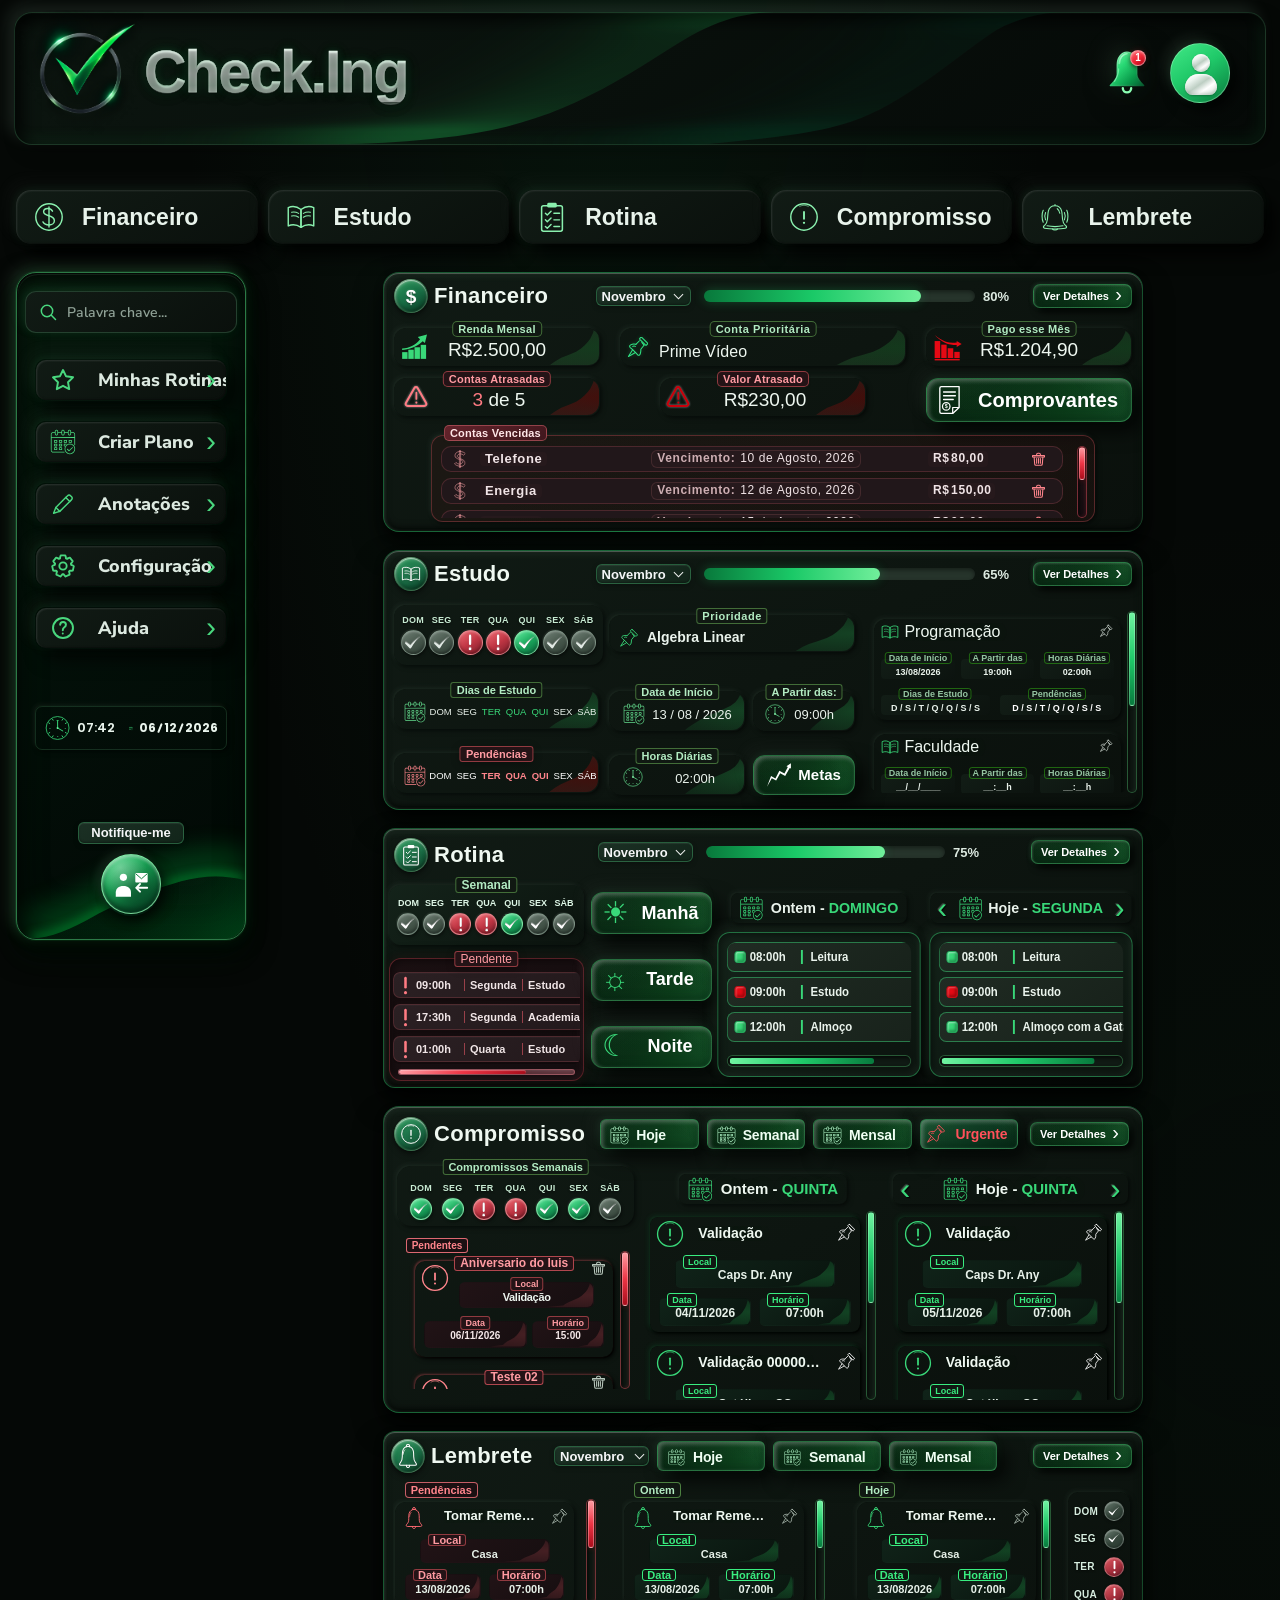
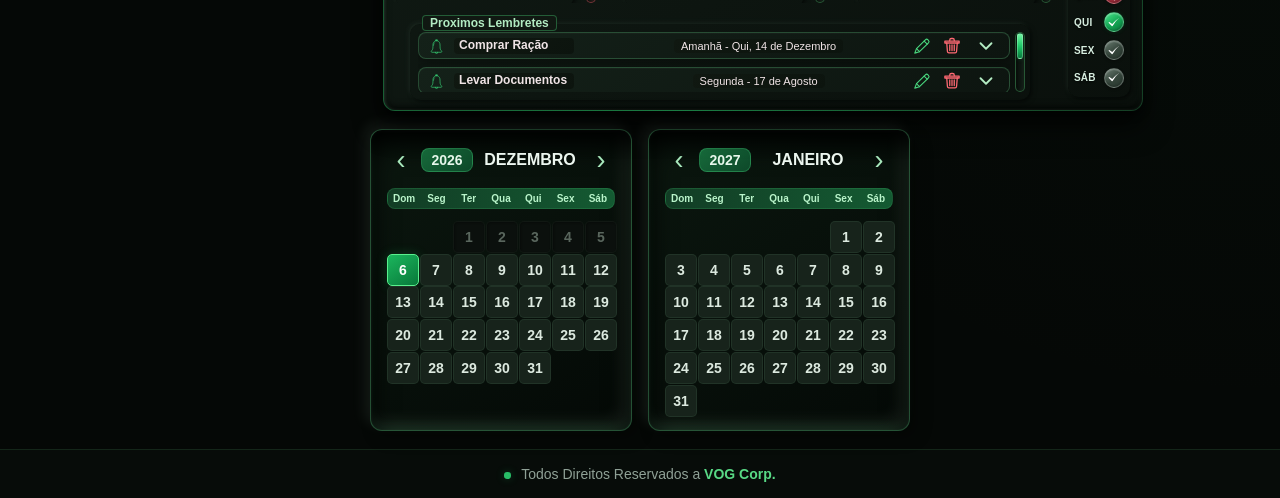
==== index.html @ fba38634 "Manipulação dos calendario Foi alterado a posição dos calendários, excluído do mobile o segundo e aj" ====
<!doctype html>
<html lang="pt-BR">
  <head>
    <meta charset="UTF-8" />
    <meta name="viewport" content="width=device-width, initial-scale=1.0" />
    

<!-- FAVICON CHECK-IN — NOVO SÍMBOLO VERDE V6 -->
<link rel="icon" type="image/png" sizes="16x16" href="imagens/fvc/checkin-favicon-pacote/favicon-16x16.png?v=6">
<link rel="icon" type="image/png" sizes="32x32" href="imagens/fvc/checkin-favicon-pacote/favicon-32x32.png?v=6">
<link rel="icon" type="image/png" sizes="48x48" href="imagens/fvc/checkin-favicon-pacote/favicon-48x48.png?v=6">
<link rel="shortcut icon" href="imagens/fvc/checkin-favicon-pacote/favicon.ico?v=6">
<link rel="apple-touch-icon" sizes="180x180" href="imagens/fvc/checkin-favicon-pacote/apple-touch-icon.png?v=6">


    <title>Check.Ing</title>

    <!-- Fontes Google usadas pelo projeto: Sora, Nunito Sans e Poppins -->
    <link rel="preconnect" href="https://fonts.googleapis.com" />
    <link rel="preconnect" href="https://fonts.gstatic.com" crossorigin />
    <link
      href="https://fonts.googleapis.com/css2?family=Sora:wght@500;600;700;800&family=Nunito+Sans:wght@400;600;700;800&family=Poppins:wght@600;700&display=swap"
      rel="stylesheet"
    />

    <!-- Arquivo CSS -->
    <link rel="stylesheet" href="style.css">
    <link rel="stylesheet" href="tema-dark.css">
    <link rel="stylesheet" href="mobile.css">
  </head>

  <body>

    <!-- ID: HTML-001 | REF: COMPONENT.ICON.SPRITE | CALENDÁRIO COM CONFIRMAÇÃO -->
<svg
  xmlns="http://www.w3.org/2000/svg"
  width="0"
  height="0"
  aria-hidden="true"
  focusable="false"
  style="position: absolute; overflow: hidden;">

  <!-- ID: HTML-002 | REF: COMPONENT.ICON.CALENDAR.CONFIRMATION.SYMBOL | DEFINIÇÃO SVG -->
<symbol
  id="icone-calendario-confirmacao"
  viewBox="0 0 512 512"
  fill="none">

  <path
    d="
M 178 367 L 176 372 L 176 403 L 178 408 L 183 413 L 188 415 L 227 415 L 232 413 L 237 408 L 239 403 L 239 372 L 237 367 L 232 362 L 227 360 L 188 360 L 183 362 Z
M 191 376 L 223 375 L 224 399 L 192 400 Z
M 82 367 L 80 372 L 80 403 L 82 408 L 87 413 L 92 415 L 131 415 L 136 413 L 141 408 L 143 403 L 143 372 L 141 367 L 136 362 L 131 360 L 92 360 L 87 362 Z
M 95 376 L 127 375 L 128 399 L 96 400 Z
M 382 288 L 365 291 L 353 295 L 337 303 L 327 310 L 310 327 L 299 344 L 291 365 L 288 382 L 288 401 L 291 418 L 295 430 L 303 446 L 317 464 L 337 480 L 353 488 L 365 492 L 383 495 L 401 495 L 418 492 L 437 485 L 456 473 L 473 456 L 481 444 L 491 421 L 495 401 L 495 382 L 492 365 L 488 353 L 480 337 L 472 326 L 457 311 L 439 299 L 418 291 L 401 288 Z
M 383 303 L 400 303 L 419 307 L 433 313 L 449 324 L 459 334 L 470 350 L 476 364 L 480 383 L 480 400 L 476 419 L 470 433 L 459 449 L 449 459 L 433 470 L 419 476 L 400 480 L 383 480 L 364 476 L 350 470 L 334 459 L 324 449 L 313 433 L 307 419 L 303 400 L 303 383 L 307 364 L 313 350 L 324 334 L 334 324 L 350 313 L 364 307 Z
M 451 362 L 445 356 L 439 357 L 376 420 L 346 391 L 338 391 L 335 394 L 334 399 L 335 402 L 371 438 L 378 439 L 449 369 Z
M 324 289 L 284 288 L 279 290 L 274 295 L 272 300 L 272 331 L 274 336 L 279 341 L 284 343 L 290 343 L 295 338 L 294 331 L 287 327 L 287 304 L 322 303 L 327 298 L 327 293 Z
M 178 295 L 176 300 L 176 331 L 178 336 L 183 341 L 188 343 L 227 343 L 232 341 L 237 336 L 239 331 L 239 300 L 237 295 L 232 290 L 227 288 L 188 288 L 183 290 Z
M 191 304 L 223 303 L 224 327 L 192 328 Z
M 82 295 L 80 300 L 80 331 L 82 336 L 87 341 L 92 343 L 131 343 L 136 341 L 141 336 L 143 331 L 143 300 L 141 295 L 136 290 L 131 288 L 92 288 L 87 290 Z
M 95 304 L 127 303 L 128 327 L 96 328 Z
M 370 223 L 368 228 L 368 259 L 370 264 L 375 269 L 380 271 L 419 271 L 424 269 L 429 264 L 431 259 L 431 228 L 429 223 L 424 218 L 419 216 L 380 216 L 375 218 Z
M 383 232 L 415 231 L 416 255 L 384 256 Z
M 274 223 L 272 228 L 272 259 L 274 264 L 279 269 L 284 271 L 323 271 L 328 269 L 333 264 L 335 259 L 335 228 L 333 223 L 328 218 L 323 216 L 284 216 L 279 218 Z
M 287 232 L 319 231 L 320 255 L 288 256 Z
M 178 223 L 176 228 L 176 259 L 178 264 L 183 269 L 188 271 L 227 271 L 232 269 L 237 264 L 239 259 L 239 228 L 237 223 L 232 218 L 227 216 L 188 216 L 183 218 Z
M 191 232 L 223 231 L 224 255 L 192 256 Z
M 82 223 L 80 228 L 80 259 L 82 264 L 87 269 L 92 271 L 131 271 L 136 269 L 141 264 L 143 259 L 143 228 L 141 223 L 136 218 L 131 216 L 92 216 L 87 218 Z
M 95 232 L 127 231 L 128 255 L 96 256 Z
M 18 90 L 16 98 L 16 429 L 18 437 L 24 448 L 31 455 L 42 461 L 50 463 L 282 463 L 286 460 L 287 453 L 282 448 L 51 448 L 42 444 L 35 437 L 31 428 L 32 175 L 479 175 L 480 314 L 485 319 L 490 319 L 495 314 L 494 93 L 487 79 L 480 72 L 469 66 L 461 64 L 416 64 L 414 38 L 408 27 L 398 19 L 388 16 L 379 16 L 369 19 L 359 27 L 353 38 L 351 64 L 288 64 L 287 43 L 282 30 L 276 23 L 270 19 L 260 16 L 246 17 L 241 19 L 231 27 L 227 33 L 224 42 L 223 64 L 160 64 L 158 38 L 152 27 L 148 23 L 137 17 L 123 16 L 113 19 L 107 23 L 99 33 L 96 42 L 95 64 L 50 64 L 42 66 L 31 72 L 24 79 Z
M 31 99 L 35 90 L 42 83 L 51 79 L 95 79 L 97 105 L 103 116 L 107 120 L 118 126 L 132 127 L 145 122 L 154 113 L 159 100 L 160 79 L 223 79 L 225 105 L 231 116 L 235 120 L 246 126 L 260 127 L 273 122 L 282 113 L 287 100 L 288 79 L 351 79 L 353 105 L 359 116 L 363 120 L 374 126 L 388 127 L 401 122 L 410 113 L 415 100 L 416 79 L 460 79 L 469 83 L 476 90 L 480 99 L 480 159 L 32 160 Z
M 380 31 L 387 31 L 392 33 L 398 39 L 400 44 L 400 99 L 398 104 L 392 110 L 387 112 L 380 112 L 375 110 L 369 104 L 367 99 L 367 44 L 369 39 L 375 33 Z
M 252 31 L 259 31 L 264 33 L 270 39 L 272 44 L 272 99 L 270 104 L 264 110 L 259 112 L 252 112 L 247 110 L 241 104 L 239 99 L 239 44 L 241 39 L 247 33 Z
M 124 31 L 131 31 L 136 33 L 142 39 L 144 44 L 144 99 L 142 104 L 136 110 L 131 112 L 124 112 L 119 110 L 113 104 L 111 99 L 111 44 L 113 39 L 119 33 Z
    "
    fill="currentColor"
    fill-rule="evenodd"
    clip-rule="evenodd"
  />

</symbol>

<!-- ID: HTML-003 | REF: APP.SIDEBAR.CLOCK.SYMBOL | RELÓGIO ANALÓGICO -->
<symbol id="icone-relogio" viewBox="0 0 612 612">

  <!-- Aro externo -->
  <circle
    cx="306"
    cy="306"
    r="258"
    fill="none"
    stroke="currentColor"
    stroke-width="18"
  />

  <!-- Marcadores das horas -->
  <g
    stroke="currentColor"
    stroke-width="19"
    stroke-linecap="round"
  >
    <line x1="306" y1="78" x2="306" y2="103" transform="rotate(30 306 306)"/>
    <line x1="306" y1="78" x2="306" y2="103" transform="rotate(60 306 306)"/>
    <line x1="306" y1="78" x2="306" y2="103" transform="rotate(120 306 306)"/>
    <line x1="306" y1="78" x2="306" y2="103" transform="rotate(150 306 306)"/>
    <line x1="306" y1="78" x2="306" y2="103" transform="rotate(210 306 306)"/>
    <line x1="306" y1="78" x2="306" y2="103" transform="rotate(240 306 306)"/>
    <line x1="306" y1="78" x2="306" y2="103" transform="rotate(300 306 306)"/>
    <line x1="306" y1="78" x2="306" y2="103" transform="rotate(330 306 306)"/>
  </g>

  <!-- Números do relógio -->
  <g
    fill="currentColor"
    font-family="Arial, sans-serif"
    font-size="56"
    font-weight="700"
    text-anchor="middle"
    dominant-baseline="middle"
  >
    <text x="306" y="137">12</text>
    <text x="478" y="307">3</text>
    <text x="306" y="488">6</text>
    <text x="134" y="307">9</text>
  </g>

  <!-- Ponteiros -->
  <g
    fill="none"
    stroke="currentColor"
    stroke-linecap="round"
  >
    <!-- Ponteiro das horas: 4h -->
    <path
      d="M306 306 L423 373"
      stroke-width="22"
    />

    <!-- Ponteiro dos minutos -->
    <path
      d="M306 306 L306 137"
      stroke-width="22"
    />
  </g>

  <!-- Eixo central -->
  <circle
    cx="306"
    cy="306"
    r="25"
    fill="currentColor"
  />

  <circle
    cx="306"
    cy="306"
    r="11"
    fill="#ffffff"
  />

</symbol>

<!-- ID: HTML-004 | REF: COMPONENT.ICON.TRASH.SYMBOL | SVG ORIGINAL PRESERVADO PARA REUSO -->

<symbol id="icone-lixeira-reutilizavel" viewBox="0 0 24 24">

  <g
    fill="none"
    stroke="currentColor"
    stroke-width="1.7"
    stroke-linecap="round"
    stroke-linejoin="round"
  >

    <!-- ALÇA SUPERIOR -->
    <path d="
      M9 5
      V4
      A2 2 0 0 1 11 2
      H13
      A2 2 0 0 1 15 4
      V5
    "/>

    <!-- TAMPA -->
    <path d="
      M2.5 5.5
      H21.5
      V8
      H2.5
      Z
    "/>

    <!-- CORPO -->
    <path d="
      M5 8
      L5.9 19.4
      A2 2 0 0 0 7.9 21.2
      H16.1
      A2 2 0 0 0 18.1 19.4
      L19 8
    "/>

    <!-- DIVISÕES INTERNAS -->
    <path d="
      M9 10.5 V18
      M12 10.5 V18
      M15 10.5 V18
    "/>

  </g>

</symbol>

<!-- CIFRÃO PERSONALIZADO — SPRITE REUTILIZÁVEL -->
<symbol id="icone-cifrao-checkin" viewBox="0 0 300 460" fill="none">

  <!-- CURVAS DO CIFRÃO — CAMADA POSTERIOR -->
  <g
    fill="none"
    stroke="currentColor"
    stroke-width="16"
    stroke-linecap="round"
    stroke-linejoin="round"
  >
    <path d="M140 35 C75 42 25 80 25 145 C25 195 70 222 140 240"/>

    <path d="M140 100 C111 110 85 130 85 155 C85 180 110 195 140 207"/>

    <path d="M170 35 C220 40 265 60 293 88 L250 130 C225 111 200 99 170 96"/>

    <path d="M170 225 C240 242 286 278 286 333 C286 386 242 421 170 425"/>

    <path d="M170 250 C205 259 230 278 230 301 C230 326 206 344 170 355"/>

    <path d="M140 365 C105 360 76 345 50 320 L14 357 C46 389 88 410 140 415"/>
  </g>

  <!-- HASTE CENTRAL — CAMADA FRONTAL -->
  <g
    fill="none"
    stroke="currentColor"
    stroke-width="16"
    stroke-linecap="round"
    stroke-linejoin="round"
  >
    <path d="M140 35 V8 H170 V35"/>
    <path d="M140 35 V415"/>
    <path d="M170 35 V425"/>
    <path d="M140 415 V452 H170 V425"/>
  </g>

</symbol>

</svg>

    <!-- Cabeçalho com o logo -->
    <!-- ID: HTML-005 | REF: APP.HEADER | CABEÇALHO, LOGO E AÇÕES -->
    <header class="cabecalho">
      <a href="#" class="logo" aria-label="Check-In - Página inicial">
        <img
          src="imagens/logo-checkin-premium.webp"
          alt="Símbolo Check-In em verde esmeralda e grafite"
          class="logo-simbolo"
        />
        <span class="logo-nome">Check.Ing</span>
      </a>

      <div class="acoes-cabecalho">
        <!-- ID: HTML-006 | REF: APP.HEADER.NOTIFICATIONS | SINO E CONTADOR -->
        <div class="notificacoes">

          <!-- ==========================================
          ÍCONE DE NOTIFICAÇÕES
          Finalidade: desenhar um sino totalmente verde,
          conforme o mockup original do Check-In.
          ========================================== -->

          <!-- Desenho vetorial do sino -->
          <!-- SINO — DESIGN ESMERALDA PREMIUM -->
<svg
    class="icone-sino"
    viewBox="0 0 32 36"
    xmlns="http://www.w3.org/2000/svg"
    aria-hidden="true"
>
    <defs>
        <!-- Corpo verde esmeralda -->
        <linearGradient
            id="sino-gradiente-corpo"
            x1="0%"
            y1="0%"
            x2="100%"
            y2="100%"
        >
            <stop offset="0%" stop-color="#83ffb1"/>
            <stop offset="38%" stop-color="#29d975"/>
            <stop offset="72%" stop-color="#0a9b4b"/>
            <stop offset="100%" stop-color="#045b30"/>
        </linearGradient>

        <!-- Contorno metálico esverdeado -->
        <linearGradient
            id="sino-contorno"
            x1="0%"
            y1="0%"
            x2="100%"
            y2="100%"
        >
            <stop offset="0%" stop-color="#baffd0"/>
            <stop offset="45%" stop-color="#35d77c"/>
            <stop offset="100%" stop-color="#07572e"/>
        </linearGradient>

        <!-- Reflexo superior -->
        <linearGradient
            id="sino-reflexo"
            x1="0%"
            y1="0%"
            x2="100%"
            y2="100%"
        >
            <stop offset="0%" stop-color="#ffffff" stop-opacity=".85"/>
            <stop offset="65%" stop-color="#baffd0" stop-opacity=".35"/>
            <stop offset="100%" stop-color="#ffffff" stop-opacity="0"/>
        </linearGradient>
    </defs>

    <!-- Corpo principal -->
    <path
        class="sino-corpo"
        d="M16 3
           C12 3 9 7 9 12
           V19
           C9 22 6 25 4 27
           H28
           C26 25 23 22 23 19
           V12
           C23 7 20 3 16 3 Z"
    />

    <!-- Reflexo luminoso superior -->
    <path
        class="sino-reflexo"
        d="M10.5 11
           C10.7 7.2 13 4.5 16 4"
    />

    <!-- Reflexo lateral -->
    <path
        class="sino-reflexo-lateral"
        d="M7 24 C9 21 10 18 10 15"
    />

    <!-- Base do sino -->
    <path
        class="sino-base"
        d="M13 29 C13 33 19 33 19 29"
    />
</svg>

          <span class="contador-notificacao">1</span>
        </div>
        <div class="perfil-usuario">
          <div class="perfil-cabeca"></div>
          <div class="perfil-corpo"></div>
        </div>
      </div>
    </header>

    <!-- ==========================================
    MENU PRINCIPAL DO CHECK-IN
    Finalidade: agrupar os cinco botões de navegação
    exibidos abaixo do cabeçalho.
    ========================================== -->

    <!-- ID: HTML-007 | REF: APP.NAVIGATION.PRIMARY | NAVEGAÇÃO PRINCIPAL -->
    <nav class="menu-principal" aria-label="Menu principal">
      <!-- Botão Financeiro: acesso à seção financeira -->
      <button class="botao-menu" type="button" >
        <!-- ÍCONE FINANCEIRO: cifrão dentro de um círculo -->
        <svg
  class="botao-icone"
  viewBox="0 0 36 36"
  xmlns="http://www.w3.org/2000/svg"
  aria-hidden="true"
  fill="none"
>
  <!-- Contorno externo da moeda -->
  <circle
    cx="18"
    cy="18"
    r="14"
    stroke="currentColor"
    stroke-width="1.5"
  />

  <!-- Símbolo monetário -->
  <path
    d="M21.7 11.8
       C20.7 9.9 18.8 9 16.7 9
       C14.1 9 12.3 10.4 12.3 12.5
       C12.3 14.6 14.1 15.6 17.8 16.7
       C21.5 17.8 23.7 19 23.7 21.9
       C23.7 24.5 21.2 26.4 18 26.4
       C15.1 26.4 12.7 25.2 11.6 23.2"
    stroke="currentColor"
    stroke-width="1.5"
    stroke-linecap="round"
    stroke-linejoin="round"
  />

  <!-- Eixo central do cifrão -->
  <path
    d="M18 7.3 V28.7"
    stroke="currentColor"
    stroke-width="1.5"
    stroke-linecap="round"
  />
</svg>
        <span class="botao-texto">Financeiro</span>
      </button>

      <!-- Botão Estudo: acesso à seção de estudos -->
      <button class="botao-menu" type="button" >
        <!-- ÍCONE ESTUDO: representa um livro aberto -->
      <svg
  class="botao-icone"
  viewBox="0 0 36 36"
  xmlns="http://www.w3.org/2000/svg"
  aria-hidden="true"
  fill="none"
>
  <!-- Página esquerda -->
  <path
    d="M4.5 8
       C9 6.1 13.7 6.8 18 10
       V29
       C13.7 26.1 9 25.5 4.5 27.5
       Z"
    stroke="currentColor"
    stroke-width="1.5"
    stroke-linecap="round"
    stroke-linejoin="round"
  />

  <!-- Página direita -->
  <path
    d="M31.5 8
       C27 6.1 22.3 6.8 18 10
       V29
       C22.3 26.1 27 25.5 31.5 27.5
       Z"
    stroke="currentColor"
    stroke-width="1.5"
    stroke-linecap="round"
    stroke-linejoin="round"
  />

  <!-- Linhas discretas das páginas -->
  <path
    d="M8 13
       C10.8 12.3 13.4 13 15.5 14.2
       M8 17
       C10.8 16.3 13.4 17 15.5 18.2
       M28 13
       C25.2 12.3 22.6 13 20.5 14.2
       M28 17
       C25.2 16.3 22.6 17 20.5 18.2"
    stroke="currentColor"
    stroke-width="1.1"
    stroke-linecap="round"
  />
</svg>
        <span class="botao-texto">Estudo</span>
      </button>

      <!-- Botão Rotina: acesso às rotinas diárias -->
      <button class="botao-menu" type="button" >
        <!-- ÍCONE ROTINA: representa uma prancheta com lista de tarefas -->
        <svg
          class="botao-icone"
          viewBox="0 0 36 36"
          xmlns="http://www.w3.org/2000/svg"
          aria-hidden="true"
        >
          <!-- Contorno principal da prancheta -->
          <rect
            x="7"
            y="6"
            width="22"
            height="27"
            rx="2"
            fill="none"
            stroke="currentColor"
            stroke-width="1.6"
          />

          <!-- Presilha superior da prancheta -->
          <rect
            x="13"
            y="3"
            width="10"
            height="5"
            rx="1.5"
            fill="currentColor"
          />

          <!-- Primeira tarefa: marca de conclusão e linha -->
          <path
            d="M11 14 L13 16 L17 12 M20 14 H26"
            fill="none"
            stroke="currentColor"
            stroke-width="1.5"
            stroke-linecap="round"
            stroke-linejoin="round"
          />

          <!-- Segunda tarefa: marca de conclusão e linha -->
          <path
            d="M11 21 L13 23 L17 19 M20 21 H26"
            fill="none"
            stroke="currentColor"
            stroke-width="1.5"
            stroke-linecap="round"
            stroke-linejoin="round"
          />

          <!-- Terceira tarefa: marca de conclusão e linha -->
          <path
            d="M11 28 L13 30 L17 26 M20 28 H26"
            fill="none"
            stroke="currentColor"
            stroke-width="1.5"
            stroke-linecap="round"
            stroke-linejoin="round"
          />
        </svg>
        <span class="botao-texto">Rotina</span>
      </button>

<!-- ======================================================
     BOTÕES MENU E COMPROMISSO
====================================================== -->

<!-- ID: HTML-135 | REF: APP.SIDEBAR.TOGGLE -->
<button
    class="botao-menu"
    type="button"
    data-menu-lateral-toggle
    aria-label="Abrir menu lateral"
    aria-controls="painel-esquerdo"
    aria-expanded="false"
>
    <!-- Ícone de três linhas -->
    <svg
        class="botao-icone"
        viewBox="0 0 36 36"
        xmlns="http://www.w3.org/2000/svg"
        aria-hidden="true"
        fill="none"
    >
        <path
            d="M6 10 H30"
            stroke="currentColor"
            stroke-width="2"
            stroke-linecap="round"
        />
        <path
            d="M6 18 H30"
            stroke="currentColor"
            stroke-width="2"
            stroke-linecap="round"
        />
        <path
            d="M6 26 H30"
            stroke="currentColor"
            stroke-width="2"
            stroke-linecap="round"
        />
    </svg>

    <span class="botao-texto">Menu</span>

    <!-- ID: HTML-136 | REF: APP.MENU.ARROW.DOWN -->
    <svg
        class="seta-menu-direcao"
        viewBox="0 0 24 24"
        xmlns="http://www.w3.org/2000/svg"
        aria-hidden="true"
        fill="none"
    >
        <path
            d="M6 9 L12 15 L18 9"
            stroke="currentColor"
            stroke-width="2"
            stroke-linecap="round"
            stroke-linejoin="round"
        />
    </svg>
</button>

<!-- Botão Compromisso -->
<button class="botao-menu" type="button">

    <svg
        class="botao-icone"
        viewBox="0 0 36 36"
        xmlns="http://www.w3.org/2000/svg"
        aria-hidden="true"
        fill="none"
    >
        <circle
            cx="18"
            cy="18"
            r="14"
            stroke="currentColor"
            stroke-width="1.5"
        />

        <path
            d="M13.5 6.8
               C15 6 16.5 5.6 18 5.6
               C19.5 5.6 21 6 22.5 6.8"
            stroke="currentColor"
            stroke-width="1"
            stroke-linecap="round"
            opacity=".65"
        />

        <svg
            class="rotina-status-svg rotina-status-svg--alerta"
            x="15.2727"
            y="11"
            width="5.4545"
            height="15"
            viewBox="0 0 8 22"
            aria-hidden="true"
            focusable="false"
        >
            <rect
                x="2.53"
                y="1"
                width="2.94"
                height="13.5"
                rx="1.47"
            />
            <circle
                cx="4"
                cy="19.28"
                r="1.78"
            />
        </svg>
    </svg>

    <span class="botao-texto">Compromisso</span>
</button>

      <!-- Botão Lembrete: acesso aos lembretes -->
      <button class="botao-menu" type="button" >
        <!-- Ícone do botão Lembrete: marcador com ponta inferior -->
        <svg
    class="botao-icone"
    viewBox="0 0 36 36"
    xmlns="http://www.w3.org/2000/svg"
    aria-hidden="true"
    fill="none"
>
    <g
      
    transform="translate(18 18) scale(0.80) translate(-18 -18)"
    stroke="currentColor"
    stroke-width="1.45"
    stroke-linecap="round"
    stroke-linejoin="round"
>
        <path d="M18 1.5 V2.6"/>

        <path d="
            M18 3.1
            C13.6 3.1 10.2 6 9.2 10.3
            C8.5 13.2 8.4 17.4 8 20.9
            C7.6 24.8 6.4 27.4 4.2 29.2
            L3.3 29.9
            C2.2 30.8 2.6 32.5 4.2 32.8
            C8.1 33.5 13 33.8 18 33.8
            C23 33.8 27.9 33.5 31.8 32.8
            C33.4 32.5 33.8 30.8 32.7 29.9
            L31.8 29.2
            C29.6 27.4 28.4 24.8 28 20.9
            C27.6 17.4 27.5 13.2 26.8 10.3
            C25.8 6 22.4 3.1 18 3.1
            Z
        "/>

        <path d="M7.4 29.6 C13.8 30.9 22.2 30.9 28.6 29.6"/>

        <path d="M14.6 34 C15.1 35 16.3 35.3 18 35.3 C19.7 35.3 20.9 35 21.4 34"/>

        <path d="M21 7 C22.9 8.4 24 10.5 24.3 13.1"/>

        <path d="M5.5 12.2 C4.1 15.2 4.1 18.8 5.5 21.8"/>
        <path d="M2.4 9.2 C0.4 13.3 0.4 20.7 2.4 24.8"/>
        <path d="M30.5 12.2 C31.9 15.2 31.9 18.8 30.5 21.8"/>
        <path d="M33.6 9.2 C35.6 13.3 35.6 20.7 33.6 24.8"/>
    </g>
</svg>
        <span class="botao-texto">Lembrete</span>
      </button>
    </nav>

    <!-- Área principal do conteúdo abaixo do menu de navegação -->
    <!-- ID: HTML-008 | REF: APP.LAYOUT | ESTRUTURA PRINCIPAL DA PÁGINA -->
    <main class="conteudo-principal">
      
      <!-- Painel esquerdo com os botões de navegação. -->
      <!-- ID: HTML-009 | REF: APP.SIDEBAR | PAINEL LATERAL -->
      <aside id="painel-esquerdo" class="painel-esquerdo" aria-label="Painel lateral">
        <!-- ID: HTML-010 | REF: APP.SIDEBAR.NAVIGATION | MENU LATERAL -->
        <nav class="menu-lateral" aria-label="Menu lateral">

          <!-- ID: HTML-011 | REF: APP.SIDEBAR.ROUTINE.SEARCH -->
<label class="menu-lateral-pesquisa">

    <svg
        viewBox="0 0 24 24"
        width="20"
        height="20"
        fill="none"
        aria-hidden="true"
    >
        <circle
            cx="10.8"
            cy="10.8"
            r="6.8"
            stroke="currentColor"
            stroke-width="1.8"
        />
        <path
            d="M16 16 L21 21"
            stroke="currentColor"
            stroke-width="1.8"
            stroke-linecap="round"
        />
    </svg>

    <input
        type="search"
        placeholder="Palavra chave..."
        aria-label="Palavra chave..."
    />

</label>

<div class="menu-lateral-botoes">

          <!-- Botão de rotinas -->
          <button class="botao-menu-lateral" type="button">
            <span class="icone-menu-lateral" aria-hidden="true">
              <svg
                viewBox="0 0 24 24"
                width="29"
                height="29"
                fill="none"
                xmlns="http://www.w3.org/2000/svg"
              >
                <path
                  d="M12 2.8L14.85 8.6L21.25 9.53L16.63 14.04L17.72 20.42L12 17.4L6.28 20.42L7.37 14.04L2.75 9.53L9.15 8.6L12 2.8Z"
                  stroke="currentColor"
                  stroke-width="1.8"
                  stroke-linecap="round"
                  stroke-linejoin="round"
                />
              </svg>
            </span>
            <span>Minhas Rotinas</span>
          </button>

          <!-- ID: HTML-012 | REF: COMPONENT.ICON.CALENDAR.CONFIRMATION | CRIAR PLANO -->
<button class="botao-menu-lateral" type="button">

  <!-- ID: HTML-013 | REF: SIDEBAR.NAVIGATION.CREATE_PLAN.ICON | SVG DO BOTÃO -->
<svg
  viewBox="0 0 512 512"
  width="29"
  height="29"
  fill="none"
  xmlns="http://www.w3.org/2000/svg"
  aria-hidden="true"
  focusable="false">

  <use href="#icone-calendario-confirmacao"/>

</svg>

  <span>Criar Plano</span>

</button>

          <!-- Botão de anotações -->
          <button class="botao-menu-lateral" type="button">
            <span class="icone-menu-lateral" aria-hidden="true">
  <svg
    viewBox="0 0 36 36"
    width="34"
    height="34"
    fill="none"
    xmlns="http://www.w3.org/2000/svg"
  >
    <!-- Contorno do lápis -->
    <path
      d="M5 30.8
         L8.1 22.8
         L21.8 9.1
         L24.1 6.8
         Q26.4 4.5 28.7 6.8
         L29.6 7.7
         Q31.9 10 29.6 12.3
         L27.4 14.5
         L13.5 28.2
         L5 30.8Z"
      stroke="currentColor"
      stroke-width="2"
      stroke-linecap="round"
      stroke-linejoin="round"
    />

    <!-- Separação da ponta triangular -->
    <path
      d="M8.1 22.8L13.5 28.2"
      stroke="currentColor"
      stroke-width="2"
      stroke-linecap="round"
      stroke-linejoin="round"
    />

    <!-- Separação da borracha alongada -->
    <path
      d="M21.8 9.1L27.4 14.5"
      stroke="currentColor"
      stroke-width="2"
      stroke-linecap="round"
      stroke-linejoin="round"
    />
  </svg>
</span>
            <span>Anotações</span>
          </button>

          <!-- Botão de configurações -->
<button class="botao-menu-lateral" type="button">
  <span class="icone-menu-lateral" aria-hidden="true">
    <svg
      viewBox="0 0 24 24"
      width="28"
      height="28"
      fill="none"
      xmlns="http://www.w3.org/2000/svg"
    >
            <!-- Engrenagem com 7 dentes uniformemente espaçados -->
            <!-- Engrenagem de 7 dentes ligeiramente mais largos -->
      <path
        d="M9.28 4.90
           L9.43 3.58
           L9.92 2.22
           L14.08 2.22
           L14.57 3.58
           L14.72 4.90
           L15.85 5.45
           L16.98 4.74
           L18.35 4.28
           L20.94 7.53
           L20.18 8.76
           L19.25 9.71
           L19.52 10.92
           L20.78 11.36
           L22.00 12.15
           L21.07 16.20
           L19.63 16.38
           L18.31 16.23
           L17.53 17.21
           L17.97 18.47
           L18.12 19.91
           L14.37 21.71
           L13.33 20.70
           L12.62 19.57
           L11.38 19.57
           L10.67 20.70
           L9.63 21.71
           L5.88 19.91
           L6.03 18.47
           L6.47 17.21
           L5.69 16.23
           L4.37 16.38
           L2.93 16.20
           L2.00 12.15
           L3.22 11.36
           L4.48 10.92
           L4.75 9.71
           L3.82 8.76
           L3.06 7.53
           L5.65 4.28
           L7.02 4.74
           L8.15 5.45
           Z"
        stroke="currentColor"
        stroke-width="1.7"
        stroke-linecap="round"
        stroke-linejoin="round"
      />

      <!-- Círculo central -->
      <circle
        cx="12"
        cy="12"
        r="3.4"
        stroke="currentColor"
        stroke-width="1.7"
      />
    </svg>
  </span>

  <span>Configuração</span>
</button>

          <!-- Botão de ajuda -->
<button class="botao-menu-lateral" type="button">
  <span class="icone-menu-lateral" aria-hidden="true">
    <svg
      viewBox="0 0 24 24"
      width="30"
      height="30"
      fill="none"
      xmlns="http://www.w3.org/2000/svg"
    >
      <!-- Círculo externo -->
      <circle
        cx="12"
        cy="12"
        r="9.2"
        stroke="currentColor"
        stroke-width="1.8"
      />

      <!-- Ponto de interrogação -->
      <path
        d="M9.4 9.1
           C9.4 7.5 10.6 6.5 12.1 6.5
           C13.7 6.5 14.7 7.6 14.7 9
           C14.7 10.2 14 10.9 13 11.6
           C12.2 12.2 11.8 12.8 11.8 14"
        stroke="currentColor"
        stroke-width="1.8"
        stroke-linecap="round"
        stroke-linejoin="round"
      />

      <!-- Ponto inferior -->
      <circle
        cx="11.8"
        cy="17"
        r="0.9"
        fill="currentColor"
      />
    </svg>
  </span>

  <span>Ajuda</span>
</button>

    </div>

          <!-- ID: HTML-014 | REF: APP.SIDEBAR.SEARCH.EMPTY_STATE | MENSAGEM SEM RESULTADOS -->
          <p class="menu-lateral-sem-resultados" role="status" aria-live="polite" hidden>Nenhum item encontrado.</p>

        </nav>
                <!-- ÁREA DE HORÁRIO E DATA -->
        <!-- ID: HTML-015 | REF: APP.SIDEBAR.CLOCK | HORÁRIO E DATA -->
<div class="area-inferior-painel">

  <!-- HORÁRIO -->
  <div class="horario-painel">

<!-- ID: HTML-016 | REF: COMPONENT.ICON.CLOCK.ANALOG | HORÁRIO -->
<svg
  viewBox="0 0 612 612"
  width="30"
  height="30"
  fill="none"
  color="#39d879"
  xmlns="http://www.w3.org/2000/svg"
  aria-hidden="true"
  focusable="false">

  <use href="#icone-relogio"/>

</svg>

    <span class="horario-valor"></span>

  </div>

  <!-- DATA -->
  <div class="data-painel">

    <!-- ID: HTML-017 | REF: COMPONENT.ICON.CALENDAR.CONFIRMATION | DATA DO PAINEL ESQUERDO -->
<svg
  viewBox="0 0 512 512"
  width="27"
  height="27"
  fill="none"
  color="#39d879"
  xmlns="http://www.w3.org/2000/svg"
  aria-hidden="true"
  focusable="false">

  <use href="#icone-calendario-confirmacao"/>

</svg>

    <span class="data-valor">
      <span class="data-dia"></span><span class="data-separador"></span><span class="data-mes"></span><span class="data-separador"></span><span class="data-ano"></span>
    </span>

  </div>

</div>

        <!-- ID: HTML-018 | REF: APP.SIDEBAR.NOTIFICATIONS | CHAMADA E ÍCONE DE NOTIFICAÇÃO -->
        <h2 class="notificacao-titulo">Notifique-me</h2>

        <!-- CÍRCULO DE NOTIFICAÇÕES -->
  <button
    class="botao-notifique"
    type="button"
    aria-label="Notifique-me"
>
    <svg
        class="notificacao-icone"
        viewBox="0 0 100 100"
        width="78"
        height="78"
        aria-hidden="true"
        xmlns="http://www.w3.org/2000/svg"
    >

    <!-- Ícones originais -->
    <g transform="translate(16 16) scale(0.68)">

        <!-- Cabeça da pessoa -->
        <circle
            cx="34"
            cy="36"
            r="7.5"
            fill="#ffffff"
        />

        <!-- Corpo da pessoa -->
        <path
            d="M18 77V68c0-9 6-14 16-14s16 5 16 14v9H18Z"
            fill="#ffffff"
        />

        <!-- Envelope -->
        <rect
            x="59"
            y="27"
            width="26"
            height="20"
            rx="2"
            fill="#ffffff"
        />

        <!-- Dobra do envelope -->
        <path
            d="M60.5 29L72 39L83.5 29"
            fill="none"
            stroke="#087a36"
            stroke-width="2"
            stroke-linecap="round"
            stroke-linejoin="round"
        />

        <!-- Seta para a esquerda -->
        <path
            d="M84 58H61m8-8-8 8 8 8"
            fill="none"
            stroke="#ffffff"
            stroke-width="4"
            stroke-linecap="round"
            stroke-linejoin="round"
        />

    </g>
</svg>
</button>

      </aside>
      <!-- Área central reservada para o conteúdo principal. -->
      <!-- ID: HTML-019 | REF: APP.LAYOUT | ÁREA CENTRAL DE CONTEÚDO -->
      <section class="area-conteudo" aria-label="Conteúdo principal">
        <!-- ID: HTML-020 | REF: APP.LAYOUT | GRADE DOS CARTÕES -->
        <div class="grade-cards">
          <!-- CARD FINANCEIRO: resumo, indicadores e contas vencidas -->
          <!-- ID: HTML-021 | REF: PANEL.FINANCIAL | CARTÃO FINANCEIRO COMPLETO -->
          <article class="card-central card-financeiro">

            <!-- CABEÇALHO: identificação, progresso e detalhes do Financeiro -->
            <!-- ID: HTML-022 | REF: PANEL.FINANCIAL.HEADER | CABEÇALHO FINANCEIRO -->
            <header class="financeiro-cabecalho">
  <div class="financeiro-identificacao">
    <span class="financeiro-icone" aria-hidden="true">$</span>
    <h2 class="titulo-card">Financeiro</h2>
  </div>

  <div class="financeiro-mes-card">
    <span class="financeiro-mes">Novembro</span>
  </div>

              <div class="financeiro-progresso" role="progressbar"
                aria-label="Progresso financeiro"
                aria-valuemin="0"
                aria-valuemax="100"
                aria-valuenow="80">
                <span class="financeiro-progresso-trilho">
                  <span class="financeiro-progresso-preenchimento"></span>
                </span>
                <strong class="financeiro-progresso-percentual">80%</strong>
              </div>

              <span class="botao-detalhes">
                Ver Detalhes <span aria-hidden="true">›</span>
              </span>
            </header>

            <!-- INDICADORES: renda, saldos e valores financeiros -->
            <!-- ID: HTML-023 | REF: PANEL.FINANCIAL.INDICATORS | GRADE DE INDICADORES -->
            <section class="financeiro-indicadores" aria-label="Indicadores financeiros">

              <!-- ID: HTML-024 | REF: PANEL.FINANCIAL.INCOME | INDICADOR DE RENDA MENSAL -->
              <section class="financeiro-renda" aria-label="Renda desse Mês">
                <span class="financeiro-renda-rotulo">Renda Mensal</span>

                <strong class="financeiro-renda-valor">
                  <span class="financeiro-renda-conteudo">
                    <span class="financeiro-renda-icone" aria-hidden="true">
                      

<svg
  viewBox="0 0 36 36"
  width="25"
  height="25"
  fill="none"
  xmlns="http://www.w3.org/2000/svg"
  aria-hidden="true">

  <g fill="currentColor">

    <!-- Primeira barra -->
    <rect x="0.2" y="25.4" width="7.8" height="9.7"/>

    <!-- Segunda barra -->
    <rect x="9.1" y="21.9" width="7.8" height="13.2"/>

    <!-- Terceira barra -->
    <rect x="18" y="18.4" width="7.8" height="16.7"/>

    <!-- Quarta barra -->
    <rect x="26.9" y="14.9" width="7.8" height="20.2"/>

    <!-- Seta curva ascendente -->
    <path d="
      M0.2 20.1
      C11.3 19.5 20.1 14.6 26 6.7
      L22.7 3.7
      L36 0
      L33 12.4
      L29.8 9.7
      C23.4 16 15.6 20.4 0.2 22.3
      Z
    "/>

  </g>
</svg>


                    </span>
                   <span class="financeiro-renda-texto financeiro-renda-texto-posicao">R$2.500,00</span>
                  </span>
                </strong>

              </section>

              <!-- CARTÃO 2: CONTA PRIORITÁRIA -->
              <!-- ID: HTML-025 | REF: PANEL.FINANCIAL.PRIORITY | CONTA PRIORITÁRIA -->
              <div class="financeiro-indicador financeiro-indicador-prioritaria">
                <span class="financeiro-indicador-rotulo">Conta Prioritária</span>
                <div class="financeiro-indicador-valor">
                  <span class="financeiro-alfinete-icone" aria-hidden="true">

<svg
  viewBox="0 0 256 256"
  width="20"
  height="20"
  fill="none"
  xmlns="http://www.w3.org/2000/svg"
  aria-hidden="true">

  <g
    stroke="currentColor"
    stroke-width="13"
    stroke-linecap="round"
    stroke-linejoin="round">

    <!-- Cabeça retangular inclinada -->
    <rect
      x="140"
      y="36"
      width="121"
      height="36"
      rx="12"
      transform="rotate(45 200.5 54)"
    />

    <!-- Ligação entre cabeça e corpo -->
    <path d="M101 94 L147 48"/>

    <!-- Detalhe interno da cabeça -->
    <path d="M177 70 L205 104"/>

    <!-- Contorno curvo do corpo e ponta -->
    <path
      d="
        M101 94
        C80 89 53 91 34 101
        C18 110 16 122 29 135
        L59 163
        L4 251
        L95 198
        L124 229
        C136 241 149 233 156 217
        C163 201 165 178 164 157
        L205 105
      "
    />

    <!-- Separação da ponta triangular -->
    <path d="M59 163 L95 198"/>

    <!-- Pequeno detalhe interno -->
    <path d="M61 121 C70 114 84 114 94 121"/>

  </g>
</svg>

</span>
                  <strong>Prime Vídeo</strong>
                </div>
              </div>

              <!-- CARTÃO 1: VALOR PAGO NO MÊS -->
              <!-- ID: HTML-026 | REF: PANEL.FINANCIAL.PAID | INDICADOR PAGO ESSE MÊS -->
<div class="financeiro-indicador financeiro-indicador-pago financeiro-pago-designer">

  <span class="financeiro-indicador-rotulo">Pago esse Mês</span>

  <div class="financeiro-indicador-valor">

    <!-- Ícone vetorial de tendência descendente -->
    <span class="financeiro-indicador-icone financeiro-indicador-icone-verde pago-mes-icone" aria-hidden="true">

      
<svg
  viewBox="8.5 8.5 20 20"
  width="22"
  height="22"
  fill="none"
  xmlns="http://www.w3.org/2000/svg"
  aria-hidden="true">

  <g fill="currentColor">

    <!-- Primeira barra: maior -->
    <rect x="9.6" y="14.2" width="3.7" height="11.3"/>

    <!-- Segunda barra -->
    <rect x="14" y="16.6" width="3.6" height="8.9"/>

    <!-- Terceira barra -->
    <rect x="18.3" y="19" width="3.7" height="6.5"/>

    <!-- Quarta barra: menor -->
    <rect x="22.7" y="21.4" width="3.6" height="4.1"/>

    <!-- Base horizontal -->
    <rect x="9.6" y="26.1" width="16.7" height="1"/>

    <!-- Seta curva descendente, apontando para a direita -->
    <path d="
      M9.7 10.2
      C12.2 12.2 14.6 13.8 17.1 14.6
      C19.5 15.4 22 15.4 24.3 15.1
      L24.3 14.2
      L27.6 16.2
      L24.3 18.1
      L24.3 16.9
      C21.4 16.9 18.9 16.5 16.7 15.5
      C13.8 14.2 11.4 12.2 9.7 10.2
      Z
    "/>

  </g>
</svg>


    </span>

    <!-- Valor pago -->
    <strong>R$1.204,90</strong>

  </div>
</div>

              <!-- CARTÃO 3: CONTAS ATRASADAS -->
              <!-- ID: HTML-027 | REF: PANEL.FINANCIAL.OVERDUE | CONTAS ATRASADAS -->
              <div class="financeiro-indicador financeiro-indicador-atrasadas financeiro-atrasadas-designer">
                <span class="financeiro-indicador-rotulo">Contas Atrasadas</span>
                <div class="financeiro-indicador-valor">
                  <span class="financeiro-alerta-icone" aria-hidden="true">
  <svg
    viewBox="0 0 36 36"
    width="26"
    height="26"
    fill="none"
    xmlns="http://www.w3.org/2000/svg"
    aria-hidden="true">

    <!-- Contorno triangular arredondado -->
    <path
      d="
        M15.8 5.6
        C16.8 3.8 19.2 3.8 20.2 5.6
        L32 26.4
        C33.1 28.3 31.7 30.5 29.5 30.5
        H6.5
        C4.3 30.5 2.9 28.3 4 26.4
        Z
      "
      stroke="currentColor"
      stroke-width="2.8"
      stroke-linejoin="round"
      stroke-linecap="round"
    />

    <svg
      class="rotina-status-svg rotina-status-svg--alerta"
      x="15.2273"
      y="10"
      width="6.5455"
      height="18"
      viewBox="0 0 8 22"
      aria-hidden="true"
      focusable="false"
    >
      <rect x="2.53" y="1" width="2.94" height="13.5" rx="1.47" />
      <circle cx="4" cy="19.28" r="1.78" />
    </svg>

  </svg>
                  </span>
                  <strong><span class="financeiro-atrasadas-numero">3</span> de 5</strong>
                </div>
              </div>

              <!-- CARTÃO 4: VALOR ATRASADO -->
              <!-- ID: HTML-028 | REF: PANEL.FINANCIAL.OVERDUE_AMOUNT | VALOR ATRASADO -->
              <div class="financeiro-indicador financeiro-indicador-valor-atrasado">
                <span class="financeiro-indicador-rotulo">Valor Atrasado</span>
                <div class="financeiro-indicador-valor">
                  <span class="financeiro-valor-atrasado-icone" aria-hidden="true">
                    <svg
    viewBox="0 0 36 36"
    width="26"
    height="26"
    fill="none"
    xmlns="http://www.w3.org/2000/svg"
    aria-hidden="true">

    <!-- Contorno triangular arredondado -->
    <path
      d="
        M15.8 5.6
        C16.8 3.8 19.2 3.8 20.2 5.6
        L32 26.4
        C33.1 28.3 31.7 30.5 29.5 30.5
        H6.5
        C4.3 30.5 2.9 28.3 4 26.4
        Z
      "
      stroke="currentColor"
      stroke-width="2.8"
      stroke-linejoin="round"
      stroke-linecap="round"
    />

    <svg
      class="rotina-status-svg rotina-status-svg--alerta"
      x="15.2273"
      y="10"
      width="6.5455"
      height="18"
      viewBox="0 0 8 22"
      aria-hidden="true"
      focusable="false"
    >
      <rect x="2.53" y="1" width="2.94" height="13.5" rx="1.47" />
      <circle cx="4" cy="19.28" r="1.78" />
    </svg>
</svg>
                  </span>
                  <strong>R$230,00</strong>
                </div>
              </div>


              <!-- ID: HTML-029 | REF: PANEL.FINANCIAL.RECEIPTS | BOTÃO COMPROVANTES -->
              <button class="botao-comprovantes" type="button">
                <span class="comprovantes-reflexo" aria-hidden="true"></span>

                <svg class="icone-comprovantes"
                  viewBox="0 0 48 56"
                  xmlns="http://www.w3.org/2000/svg"
                  aria-hidden="true">
                  <path
                    d="M8 3 H41 V42 L29 53 H8 Q5 53 5 50 V6 Q5 3 8 3 Z"
                    fill="none"
                    stroke="#ffffff"
                    stroke-width="2.5"
                    stroke-linejoin="round"
                  />

                  <path
                    d="M12 13 H34 M12 20 H34 M12 27 H30"
                    fill="none"
                    stroke="#ffffff"
                    stroke-width="2.5"
                    stroke-linecap="round"
                  />

                  <circle
                    cx="17"
                    cy="40"
                    r="7"
                    fill="none"
                    stroke="#ffffff"
                    stroke-width="2.3"
                  />

                  <text
                    x="17"
                    y="43.5"
                    text-anchor="middle"
                    font-family="Arial, sans-serif"
                    font-size="10"
                    font-weight="700"
                    fill="#ffffff">$</text>

                  <path
                    d="M29 53 V42 H41"
                    fill="none"
                    stroke="#ffffff"
                    stroke-width="2.3"
                    stroke-linejoin="round"
                  />
                </svg>

                <span>Comprovantes</span>
              </button>

            </section>

            <!-- LISTA: contas vencidas e ações de exclusão -->
            <!-- ID: HTML-030 | REF: PANEL.FINANCIAL.BILLS_DUE | LISTA DE CONTAS VENCIDAS -->
            <section class="financeiro-vencidas" aria-label="Contas vencidas">
              <h3 class="financeiro-vencidas-titulo">Contas Vencidas</h3>

              <ul class="financeiro-lista-vencidas" id="lista-financeiro-vencidas" data-scrollbar-vertical="red">

                <!-- CONTA: TELEFONE -->
                <!-- ID: HTML-031 | REF: PANEL.FINANCIAL.BILLS_DUE.ITEM | CONTA VENCIDA 1 -->
                <li class="financeiro-conta">
                  <span class="financeiro-conta-nome">
                    <span class="financeiro-conta-icone" aria-hidden="true">
  <svg
    class="icone-cifrao-svg"
    viewBox="0 0 300 460"
    xmlns="http://www.w3.org/2000/svg"
    aria-hidden="true"
    focusable="false"
  >
    <use href="#icone-cifrao-checkin"/>
  </svg>
</span>
                    <span class="financeiro-conta-nome-texto">Telefone</span>
                  </span>

                  <span class="financeiro-conta-vencimento">
                    <span class="financeiro-conta-vencimento-rotulo">Vencimento:</span>
                    <time class="financeiro-conta-data" datetime="2026-08-10">10 de Agosto, 2026</time>
                  </span>

                  <strong class="financeiro-conta-valor">
                    <span class="financeiro-valor-prefixo">R$</span>
                    <span class="financeiro-valor-inteiro">80</span>
                    <span class="financeiro-valor-decimal">,00</span>
                  </strong>

                  <button class="financeiro-conta-excluir" type="button"
                    aria-label="Excluir conta Telefone" title="Excluir conta">
                    <svg
  viewBox="0 0 24 24"
  width="15"
  height="15"
  xmlns="http://www.w3.org/2000/svg"
  preserveAspectRatio="xMidYMid meet"
  aria-hidden="true">
  <use href="#icone-lixeira-reutilizavel" />
</svg>
                  </button>
                </li>

                <!-- CONTA: ENERGIA -->
                <!-- ID: HTML-032 | REF: PANEL.FINANCIAL.BILLS_DUE.ITEM | CONTA VENCIDA 2 -->
                <li class="financeiro-conta">
                  <span class="financeiro-conta-nome">
                    <span class="financeiro-conta-icone" aria-hidden="true">
  <svg
    class="icone-cifrao-svg"
    viewBox="0 0 300 460"
    xmlns="http://www.w3.org/2000/svg"
    aria-hidden="true"
    focusable="false"
  >
    <use href="#icone-cifrao-checkin"/>
  </svg>
</span>
                    <span class="financeiro-conta-nome-texto">Energia</span>
                  </span>

                  <span class="financeiro-conta-vencimento">
                    <span class="financeiro-conta-vencimento-rotulo">Vencimento:</span>
                    <time class="financeiro-conta-data" datetime="2026-08-12">12 de Agosto, 2026</time>
                  </span>

                  <strong class="financeiro-conta-valor">
                    <span class="financeiro-valor-prefixo">R$</span>
                    <span class="financeiro-valor-inteiro">150</span>
                    <span class="financeiro-valor-decimal">,00</span>
                  </strong>

                  <button class="financeiro-conta-excluir" type="button"
                    aria-label="Excluir conta Energia" title="Excluir conta">
                    <svg
  viewBox="0 0 24 24"
  width="15"
  height="15"
  xmlns="http://www.w3.org/2000/svg"
  preserveAspectRatio="xMidYMid meet"
  aria-hidden="true">
  <use href="#icone-lixeira-reutilizavel" />
</svg>
                  </button>
                </li>

                <!-- CONTA: INTERNET -->
                <!-- ID: HTML-033 | REF: PANEL.FINANCIAL.BILLS_DUE.ITEM | CONTA VENCIDA 3 -->
                <li class="financeiro-conta">
                  <span class="financeiro-conta-nome">
                    <span class="financeiro-conta-icone" aria-hidden="true">
  <svg
    class="icone-cifrao-svg"
    viewBox="0 0 300 460"
    xmlns="http://www.w3.org/2000/svg"
    aria-hidden="true"
    focusable="false"
  >
    <use href="#icone-cifrao-checkin"/>
  </svg>
</span>
                    <span class="financeiro-conta-nome-texto">Internet</span>
                  </span>

                  <span class="financeiro-conta-vencimento">
                    <span class="financeiro-conta-vencimento-rotulo">Vencimento:</span>
                    <time class="financeiro-conta-data" datetime="2026-08-15">15 de Agosto, 2026</time>
                  </span>

                  <strong class="financeiro-conta-valor">
                    <span class="financeiro-valor-prefixo">R$</span>
                    <span class="financeiro-valor-inteiro">90</span>
                    <span class="financeiro-valor-decimal">,00</span>
                  </strong>

                  <button class="financeiro-conta-excluir" type="button"
                    aria-label="Excluir conta Internet" title="Excluir conta">
                   <svg
  viewBox="0 0 24 24"
  width="15"
  height="15"
  xmlns="http://www.w3.org/2000/svg"
  preserveAspectRatio="xMidYMid meet"
  aria-hidden="true">
  <use href="#icone-lixeira-reutilizavel" />
</svg>
                  </button>
                </li>

                <!-- CONTA: ÁGUA -->
                <!-- ID: HTML-034 | REF: PANEL.FINANCIAL.BILLS_DUE.ITEM | CONTA VENCIDA 4 -->
                <li class="financeiro-conta">
                  <span class="financeiro-conta-nome">
                    
                    <span class="financeiro-conta-icone" aria-hidden="true">
  <svg
    class="icone-cifrao-svg"
    viewBox="0 0 300 460"
    xmlns="http://www.w3.org/2000/svg"
    aria-hidden="true"
    focusable="false"
  >
    <use href="#icone-cifrao-checkin"/>
  </svg>
</span>
                    <span class="financeiro-conta-nome-texto">Água</span>
                  </span>

                  <span class="financeiro-conta-vencimento">
                    <span class="financeiro-conta-vencimento-rotulo">Vencimento:</span>
                    <time class="financeiro-conta-data" datetime="2026-08-18">18 de Agosto, 2026</time>
                  </span>

                  <strong class="financeiro-conta-valor">
                    <span class="financeiro-valor-prefixo">R$</span>
                    <span class="financeiro-valor-inteiro">65</span>
                    <span class="financeiro-valor-decimal">,00</span>
                  </strong>

                  <button class="financeiro-conta-excluir" type="button"
                    aria-label="Excluir conta Água" title="Excluir conta">
                    <svg
  viewBox="0 0 24 24"
  width="15"
  height="15"
  xmlns="http://www.w3.org/2000/svg"
  preserveAspectRatio="xMidYMid meet"
  aria-hidden="true">
  <use href="#icone-lixeira-reutilizavel" />
</svg>
                  </button>
                </li>

                <!-- CONTA: CARTÃO -->
                <!-- ID: HTML-035 | REF: PANEL.FINANCIAL.BILLS_DUE.ITEM | CONTA VENCIDA 5 -->
                <li class="financeiro-conta">
                  <span class="financeiro-conta-nome">
                    <span class="financeiro-conta-icone" aria-hidden="true">
  <svg
    class="icone-cifrao-svg"
    viewBox="0 0 300 460"
    xmlns="http://www.w3.org/2000/svg"
    aria-hidden="true"
    focusable="false"
  >
    <use href="#icone-cifrao-checkin"/>
  </svg>
</span>
                    <span class="financeiro-conta-nome-texto">Cartão</span>
                  </span>

                  <span class="financeiro-conta-vencimento">
                    <span class="financeiro-conta-vencimento-rotulo">Vencimento:</span>
                    <time class="financeiro-conta-data" datetime="2026-08-20">20 de Agosto, 2026</time>
                  </span>

                  <strong class="financeiro-conta-valor">
                    <span class="financeiro-valor-prefixo">R$</span>
                    <span class="financeiro-valor-inteiro">120</span>
                    <span class="financeiro-valor-decimal">,00</span>
                  </strong>

                  <button class="financeiro-conta-excluir" type="button"
                    aria-label="Excluir conta Cartão" title="Excluir conta">
                    <svg
  viewBox="0 0 24 24"
  width="15"
  height="15"
  xmlns="http://www.w3.org/2000/svg"
  preserveAspectRatio="xMidYMid meet"
  aria-hidden="true">
  <use href="#icone-lixeira-reutilizavel" />
</svg>
                  </button>
                </li>

              </ul>

      <!-- ID: HTML-036 | REF: COMPONENT.SCROLLBAR.VERTICAL.FINANCIAL.OVERDUE | BARRA VERTICAL INDEPENDENTE -->
      <div
        id="barra-vertical-financeiro-vencidas"
        class="ci-scrollbar-vertical ci-scrollbar-financeiro"
        data-scrollbar-for="lista-financeiro-vencidas"
        data-offset-x="0"
        role="scrollbar"
        aria-label="Rolagem vertical das contas vencidas"
        aria-controls="lista-financeiro-vencidas"
        aria-orientation="vertical"
        aria-valuemin="0"
        aria-valuemax="100"
        aria-valuenow="0"
        tabindex="0"
      >
        <div class="ci-scrollbar-trilho">
          <div class="ci-scrollbar-cursor"></div>
        </div>
      </div>
            </section>
          </article>

          <!-- CARD ESTUDO: progresso, planejamento e atividades -->
          <!-- ID: HTML-037 | REF: PANEL.STUDY.ROOT | CARTÃO ESTUDO COMPLETO -->
          <article class="card-central card-estudo"
            aria-labelledby="titulo-estudo">

            <!-- CABEÇALHO: identificação, progresso e detalhes do Estudo -->
            <!-- ID: HTML-038 | REF: PANEL.STUDY.HEADER | CABEÇALHO DO ESTUDO -->
            <header class="estudo-cabecalho">
              <div class="estudo-identificacao">
                <!-- ID: HTML-039 | REF: PANEL.STUDY.HEADER.ICON | ÍCONE LIVRO -->
<span class="estudo-icone" aria-hidden="true">
  <svg
    viewBox="0 0 36 36"
    width="22"
    height="22"
    xmlns="http://www.w3.org/2000/svg"
    fill="none"
    aria-hidden="true">

    <!-- Página esquerda -->
    <path
      d="M4.5 8
         C9 6.1 13.7 6.8 18 10
         V29
         C13.7 26.1 9 25.5 4.5 27.5
         Z"
      stroke="currentColor"
      stroke-width="1.5"
      stroke-linecap="round"
      stroke-linejoin="round"
    />

    <!-- Página direita -->
    <path
      d="M31.5 8
         C27 6.1 22.3 6.8 18 10
         V29
         C22.3 26.1 27 25.5 31.5 27.5
         Z"
      stroke="currentColor"
      stroke-width="1.5"
      stroke-linecap="round"
      stroke-linejoin="round"
    />

    <!-- Linhas das páginas -->
    <path
      d="M8 13
         C10.8 12.3 13.4 13 15.5 14.2
         M8 17
         C10.8 16.3 13.4 17 15.5 18.2
         M28 13
         C25.2 12.3 22.6 13 20.5 14.2
         M28 17
         C25.2 16.3 22.6 17 20.5 18.2"
      stroke="currentColor"
      stroke-width="1.1"
      stroke-linecap="round"
    />

  </svg>
</span>
                <h2 class="titulo-card" id="titulo-estudo">Estudo</h2>
              </div>

              <!-- ID: HTML-040 | REF: PANEL.STUDY.HEADER.MONTH | CARD DO MÊS -->
<div class="estudo-mes-card">
  <span class="estudo-mes">Novembro</span>
</div>

              <div class="estudo-progresso"
                role="progressbar"
                aria-label="Progresso dos estudos"
                aria-valuemin="0"
                aria-valuemax="100"
                aria-valuenow="65">

                <span class="estudo-progresso-trilho">
                  <span class="estudo-progresso-preenchimento"></span>
                </span>

                <strong class="estudo-progresso-percentual">65%</strong>
              </div>

              <span class="botao-detalhes">
                Ver Detalhes <span aria-hidden="true">›</span>
              </span>
            </header>

            <!-- CONTEÚDO: semana, campos de planejamento e atividades -->
            <div class="estudo-conteudo">

              <!-- RESUMO SEMANAL: dias de estudo e pendências -->
              <section class="estudo-area-esquerda"
                aria-label="Dias de estudo e pendências">

                <!-- ID: HTML-041 | REF: PANEL.STUDY.WEEK | MARCAÇÃO DOS DIAS DE ESTUDO -->
              <div class="estudo-semana">
                  <div class="estudo-semana-dia">
                    <span>DOM</span>
                    <span class="estudo-dia-circulo neutro"><svg class="rotina-status-svg rotina-status-svg--check" viewBox="0 0 20 18" aria-hidden="true" focusable="false"><path d="M1 9.5 L6.2 14.8 Q7.2 15.8 8.3 14.2 C11.1 9.2 14.5 4.5 19 1.5 C15.4 3.2 11.6 6.7 7.1 11.4 L2.8 8.5 Q1.1 7.4 1 9.5 Z"/></svg></span>
                  </div>

                  <div class="estudo-semana-dia">
                    <span>SEG</span>
                    <span class="estudo-dia-circulo neutro"><svg class="rotina-status-svg rotina-status-svg--check" viewBox="0 0 20 18" aria-hidden="true" focusable="false"><path d="M1 9.5 L6.2 14.8 Q7.2 15.8 8.3 14.2 C11.1 9.2 14.5 4.5 19 1.5 C15.4 3.2 11.6 6.7 7.1 11.4 L2.8 8.5 Q1.1 7.4 1 9.5 Z"/></svg></span>
                  </div>

                  <div class="estudo-semana-dia">
                    <span>TER</span>
                    <span class="estudo-dia-circulo pendente"><svg class="rotina-status-svg rotina-status-svg--alerta" viewBox="0 0 8 22" aria-hidden="true" focusable="false"><rect x="2.53" y="1" width="2.94" height="13.5" rx="1.47"/><circle cx="4" cy="19.28" r="1.78"/></svg></span>
                  </div>

                  <div class="estudo-semana-dia">
                    <span>QUA</span>
                    <span class="estudo-dia-circulo pendente"><svg class="rotina-status-svg rotina-status-svg--alerta" viewBox="0 0 8 22" aria-hidden="true" focusable="false"><rect x="2.53" y="1" width="2.94" height="13.5" rx="1.47"/><circle cx="4" cy="19.28" r="1.78"/></svg></span>
                  </div>

                  <div class="estudo-semana-dia">
                    <span>QUI</span>
                    <span class="estudo-dia-circulo concluido"><svg class="rotina-status-svg rotina-status-svg--check" viewBox="0 0 20 18" aria-hidden="true" focusable="false"><path d="M1 9.5 L6.2 14.8 Q7.2 15.8 8.3 14.2 C11.1 9.2 14.5 4.5 19 1.5 C15.4 3.2 11.6 6.7 7.1 11.4 L2.8 8.5 Q1.1 7.4 1 9.5 Z"/></svg></span>
                  </div>

                  <div class="estudo-semana-dia">
                    <span>SEX</span>
                    <span class="estudo-dia-circulo neutro"><svg class="rotina-status-svg rotina-status-svg--check" viewBox="0 0 20 18" aria-hidden="true" focusable="false"><path d="M1 9.5 L6.2 14.8 Q7.2 15.8 8.3 14.2 C11.1 9.2 14.5 4.5 19 1.5 C15.4 3.2 11.6 6.7 7.1 11.4 L2.8 8.5 Q1.1 7.4 1 9.5 Z"/></svg></span>
                  </div>

                  <div class="estudo-semana-dia">
                    <span>SÁB</span>
                    <span class="estudo-dia-circulo neutro"><svg class="rotina-status-svg rotina-status-svg--check" viewBox="0 0 20 18" aria-hidden="true" focusable="false"><path d="M1 9.5 L6.2 14.8 Q7.2 15.8 8.3 14.2 C11.1 9.2 14.5 4.5 19 1.5 C15.4 3.2 11.6 6.7 7.1 11.4 L2.8 8.5 Q1.1 7.4 1 9.5 Z"/></svg></span>
                  </div>
                </div>

                <div class="estudo-campo">

  <!-- ID: HTML-042 | REF: PANEL.STUDY.STUDY_DAYS.TITLE | TÍTULO DO CAMPO -->
  <span class="estudo-campo-rotulo">Dias de Estudo</span>

  <!-- ID: HTML-043 | REF: PANEL.STUDY.STUDY_DAYS.ICON | ÍCONE CALENDÁRIO -->
  <span class="estudo-campo-icone" aria-hidden="true">
    <svg viewBox="0 0 512 512" width="22" height="22" fill="none">
      <use href="#icone-calendario-confirmacao"/>
    </svg>
  </span>

  <!-- ID: HTML-044 | REF: PANEL.STUDY.STUDY_DAYS | LISTA DOS SETE DIAS -->
  <span class="estudo-campo-texto estudo-dias-lista"
        aria-label="Domingo, Segunda, Terça, Quarta, Quinta, Sexta e Sábado">
    <span>DOM</span>
    <span>SEG</span>
    <span>TER</span>
    <span>QUA</span>
    <span>QUI</span>
    <span>SEX</span>
    <span>SÁB</span>
  </span>

</div>

     <div class="estudo-campo estudo-campo-pendencias">

  <!-- ID: HTML-045 | REF: PANEL.STUDY.PENDING.TITLE | TÍTULO -->
  <span class="estudo-campo-rotulo">Pendências</span>

  <!-- ID: HTML-046 | REF: PANEL.STUDY.PENDING.ICON | ÍCONE -->
  <span class="estudo-campo-icone" aria-hidden="true">
    <svg viewBox="0 0 512 512" width="22" height="22" fill="none">
      <use href="#icone-calendario-confirmacao"/>
    </svg>
  </span>

  <!-- ID: HTML-047 | REF: PANEL.STUDY.PENDING | LISTA DOS SETE DIAS -->
  <span class="estudo-campo-texto estudo-pendencias-lista"
        aria-label="Domingo, Segunda, Terça, Quarta, Quinta, Sexta e Sábado">
    <span>DOM</span>
    <span>SEG</span>
    <span>TER</span>
    <span>QUA</span>
    <span>QUI</span>
    <span>SEX</span>
    <span>SÁB</span>
  </span>

</div>

              </section>

              <!-- PLANEJAMENTO: prioridade, datas e metas -->
              <section class="estudo-area-central"
                aria-label="Prioridade e metas">

                <!-- ID: HTML-048 | REF: PANEL.STUDY.PRIORITY | MATÉRIA PRIORITÁRIA -->
                <div class="estudo-prioridade">
                  <span class="estudo-prioridade-rotulo">Prioridade</span>

                  <!-- ID: HTML-049 | REF: PANEL.STUDY.PRIORITY | ALFINETE VETORIAL -->
<svg
  class="estudo-prioridade-icone"
  viewBox="-4 -18 279 281"
  width="22"
  height="22"
  fill="none"
  xmlns="http://www.w3.org/2000/svg"
  aria-hidden="true">

  <g
    stroke="currentColor"
    stroke-width="13"
    stroke-linecap="round"
    stroke-linejoin="round">

    <!-- Cabeça retangular inclinada -->
    <rect
      x="140"
      y="36"
      width="121"
      height="36"
      rx="12"
      transform="rotate(45 200.5 54)"
    />

    <!-- Ligação entre cabeça e corpo -->
    <path d="M101 94 L147 48"/>

    <!-- Detalhe interno da cabeça -->
    <path d="M177 70 L205 104"/>

    <!-- Contorno curvo do corpo e ponta -->
    <path
      d="
        M101 94
        C80 89 53 91 34 101
        C18 110 16 122 29 135
        L59 163
        L4 251
        L95 198
        L124 229
        C136 241 149 233 156 217
        C163 201 165 178 164 157
        L205 105
      "
    />

    <!-- Separação da ponta triangular -->
    <path d="M59 163 L95 198"/>

    <!-- Detalhe interno -->
    <path d="M61 121 C70 114 84 114 94 121"/>

  </g>
</svg>

                  <strong class="estudo-prioridade-texto">Algebra Linear</strong>

                </div>

                <div class="estudo-campo estudo-data-inicio">
                  <span class="estudo-campo-rotulo">Data de Início</span>
                  <!-- ID: HTML-050 | REF: PANEL.STUDY.START_DATE.ICON | ÍCONE CALENDÁRIO -->
<span class="estudo-campo-icone" aria-hidden="true">
  <svg viewBox="0 0 512 512" width="22" height="22" fill="none">
    <use href="#icone-calendario-confirmacao"/>
  </svg>
</span>
                  <span class="estudo-campo-texto">13 / 08 / 2026</span>
                </div>

                <div class="estudo-campo estudo-horario-inicio">

  <!-- ID: HTML-051 | REF: PANEL.STUDY.START_TIME.TITLE | TÍTULO -->
  <span class="estudo-campo-rotulo">A Partir das:</span>

  <!-- ID: HTML-052 | REF: PANEL.STUDY.START_TIME.ICON | ÍCONE RELÓGIO -->
  <span class="estudo-campo-icone" aria-hidden="true">
    <svg viewBox="0 0 612 612" width="22" height="22" fill="none">
      <use href="#icone-relogio"/>
    </svg>
  </span>

  <span class="estudo-campo-texto">09:00h</span>

</div>

                <div class="estudo-campo estudo-horas-diarias">

  <!-- ID: HTML-053 | REF: PANEL.STUDY.DAILY_HOURS.TITLE | TÍTULO -->
  <span class="estudo-campo-rotulo">Horas Diárias</span>

  <!-- ID: HTML-054 | REF: PANEL.STUDY.DAILY_HOURS.ICON | ÍCONE RELÓGIO -->
  <span class="estudo-campo-icone" aria-hidden="true">
    <svg viewBox="0 0 612 612" width="22" height="22" fill="none">
      <use href="#icone-relogio"/>
    </svg>
  </span>

  <span class="estudo-campo-texto">02:00h</span>

</div>

                
<button class="estudo-botao-metas" type="button">

  <!-- Ícone vetorial de crescimento -->
  <svg
    class="estudo-meta-icone"
    viewBox="0 0 260 254"
    width="24"
    height="26"
    fill="none"
    xmlns="http://www.w3.org/2000/svg"
    aria-hidden="true"
    focusable="false"
  >
    <g transform="translate(0 254) scale(1 -1)">
      <path
        d="
          M259 254 L211 222 L226 213
          L189 144 L134 174 L91 89
          L44 116 L0 1 L52 93 L99 67
          L143 146 L197 116 L246 204
          L259 197 Z
        "
        fill="currentColor"
      />
    </g>
  </svg>

  <span>Metas</span>

</button>


              </section>

              <!-- ATIVIDADES: lista rolável de estudos -->
              <section class="estudo-area-direita"
                aria-label="Atividades de estudo">

                <!-- ÁREA INTERNA COM ROLAGEM -->
                <!-- ID: HTML-055 | REF: PANEL.STUDY.ACTIVITIES | LISTA DE ATIVIDADES -->
                <div class="estudo-lista-atividades" id="lista-estudo-atividades" data-scrollbar-vertical="green">

                  <!-- CARTÃO: PROGRAMAÇÃO -->
                  <!-- ID: HTML-056 | REF: PANEL.STUDY.ACTIVITY_CARD | ATIVIDADE 1 -->
                  <article class="estudo-atividade-card">

                    <header class="estudo-atividade-cabecalho">
                      <!-- ID: HTML-057 | REF: PANEL.STUDY.ACTIVITY.ICON | ÍCONE LIVRO -->
<span class="estudo-atividade-icone" aria-hidden="true">
  <svg viewBox="0 0 36 36" width="13" height="13"
       xmlns="http://www.w3.org/2000/svg" fill="none">
    <path d="M4.5 8 C9 6.1 13.7 6.8 18 10 V29
             C13.7 26.1 9 25.5 4.5 27.5 Z"
          stroke="currentColor" stroke-width="1.5"
          stroke-linecap="round" stroke-linejoin="round"/>
    <path d="M31.5 8 C27 6.1 22.3 6.8 18 10 V29
             C22.3 26.1 27 25.5 31.5 27.5 Z"
          stroke="currentColor" stroke-width="1.5"
          stroke-linecap="round" stroke-linejoin="round"/>
    <path d="M8 13 C10.8 12.3 13.4 13 15.5 14.2
             M8 17 C10.8 16.3 13.4 17 15.5 18.2
             M28 13 C25.2 12.3 22.6 13 20.5 14.2
             M28 17 C25.2 16.3 22.6 17 20.5 18.2"
          stroke="currentColor" stroke-width="1.1"
          stroke-linecap="round"/>
  </svg>
</span>

                      <h3>Programação</h3>

            <svg
  class="estudo-atividade-alfinete"
  viewBox="-4 -18 279 281"
  width="22"
  height="22"
  fill="none"
  xmlns="http://www.w3.org/2000/svg"
  aria-hidden="true">

  <g
    stroke="currentColor"
    stroke-width="13"
    stroke-linecap="round"
    stroke-linejoin="round">

    <rect
      x="140"
      y="36"
      width="121"
      height="36"
      rx="12"
      transform="rotate(45 200.5 54)"
    />

    <path d="M101 94 L147 48"/>
    <path d="M177 70 L205 104"/>

    <path
      d="
        M101 94
        C80 89 53 91 34 101
        C18 110 16 122 29 135
        L59 163
        L4 251
        L95 198
        L124 229
        C136 241 149 233 156 217
        C163 201 165 178 164 157
        L205 105
      "
    />

    <path d="M59 163 L95 198"/>
    <path d="M61 121 C70 114 84 114 94 121"/>

  </g>
</svg>
                    </header>

                    <div class="estudo-atividade-dados">

                      <div class="estudo-atividade-dado">
                        <span>Data de Início</span>
                        <strong>13/08/2026</strong>
                      </div>

                      <div class="estudo-atividade-dado">
                        <span>A Partir das</span>
                        <strong>19:00h</strong>
                      </div>

                      <div class="estudo-atividade-dado">
                        <span>Horas Diárias</span>
                        <strong>02:00h</strong>
                      </div>

                      <div class="estudo-atividade-dado">
                        <span>Dias de Estudo</span>
                        <strong>D / S / T / Q / Q / S / S</strong>
                      </div>

                      <div class="estudo-atividade-dado estudo-atividade-pendencias">
                        <span>Pendências</span>
                        <strong>D / S / T / Q / Q / S / S</strong>
                      </div>

                    </div>
                  </article>

                  <!-- CARTÃO: FACULDADE -->
                  <!-- ID: HTML-058 | REF: PANEL.STUDY.ACTIVITY_CARD | ATIVIDADE 2 -->
                  <article class="estudo-atividade-card">

                    <header class="estudo-atividade-cabecalho">
                     <!-- ID: HTML-059 | REF: PANEL.STUDY.ACTIVITY.ICON | ÍCONE LIVRO -->
<span class="estudo-atividade-icone" aria-hidden="true">
  <svg viewBox="0 0 36 36" width="13" height="13"
       xmlns="http://www.w3.org/2000/svg" fill="none">
    <path d="M4.5 8 C9 6.1 13.7 6.8 18 10 V29
             C13.7 26.1 9 25.5 4.5 27.5 Z"
          stroke="currentColor" stroke-width="1.5"
          stroke-linecap="round" stroke-linejoin="round"/>
    <path d="M31.5 8 C27 6.1 22.3 6.8 18 10 V29
             C22.3 26.1 27 25.5 31.5 27.5 Z"
          stroke="currentColor" stroke-width="1.5"
          stroke-linecap="round" stroke-linejoin="round"/>
    <path d="M8 13 C10.8 12.3 13.4 13 15.5 14.2
             M8 17 C10.8 16.3 13.4 17 15.5 18.2
             M28 13 C25.2 12.3 22.6 13 20.5 14.2
             M28 17 C25.2 16.3 22.6 17 20.5 18.2"
          stroke="currentColor" stroke-width="1.1"
          stroke-linecap="round"/>
  </svg>
</span>

                      <h3>Faculdade</h3>

                      <svg
  class="estudo-atividade-alfinete"
  viewBox="-4 -18 279 281"
  width="22"
  height="22"
  fill="none"
  xmlns="http://www.w3.org/2000/svg"
  aria-hidden="true">

  <g
    stroke="currentColor"
    stroke-width="13"
    stroke-linecap="round"
    stroke-linejoin="round">

    <rect
      x="140"
      y="36"
      width="121"
      height="36"
      rx="12"
      transform="rotate(45 200.5 54)"
    />

    <path d="M101 94 L147 48"/>
    <path d="M177 70 L205 104"/>

    <path
      d="
        M101 94
        C80 89 53 91 34 101
        C18 110 16 122 29 135
        L59 163
        L4 251
        L95 198
        L124 229
        C136 241 149 233 156 217
        C163 201 165 178 164 157
        L205 105
      "
    />

    <path d="M59 163 L95 198"/>
    <path d="M61 121 C70 114 84 114 94 121"/>

  </g>
</svg>
                    </header>

                    <div class="estudo-atividade-dados">

                      <div class="estudo-atividade-dado">
                        <span>Data de Início</span>
                        <strong>__/__/____</strong>
                      </div>

                      <div class="estudo-atividade-dado">
                        <span>A Partir das</span>
                        <strong>__:__h</strong>
                      </div>

                      <div class="estudo-atividade-dado">
                        <span>Horas Diárias</span>
                        <strong>__:__h</strong>
                      </div>

                      <div class="estudo-atividade-dado">
                        <span>Dias de Estudo</span>
                        <strong>D / S / T / Q / Q / S / S</strong>
                      </div>

                      <div class="estudo-atividade-dado estudo-atividade-pendencias">
                        <span>Pendências</span>
                        <strong>D / S / T / Q / Q / S / S</strong>
                      </div>

                    </div>
                  </article>

                  <!-- CARTÃO DE TESTE: MATEMÁTICA -->
                  <!-- ID: HTML-060 | REF: PANEL.STUDY.ACTIVITY_CARD | ATIVIDADE 3 -->
                  <article class="estudo-atividade-card">

                    <header class="estudo-atividade-cabecalho">
                      <!-- ID: HTML-061 | REF: PANEL.STUDY.ACTIVITY.ICON | ÍCONE LIVRO -->
<span class="estudo-atividade-icone" aria-hidden="true">
  <svg viewBox="0 0 36 36" width="13" height="13"
       xmlns="http://www.w3.org/2000/svg" fill="none">
    <path d="M4.5 8 C9 6.1 13.7 6.8 18 10 V29
             C13.7 26.1 9 25.5 4.5 27.5 Z"
          stroke="currentColor" stroke-width="1.5"
          stroke-linecap="round" stroke-linejoin="round"/>
    <path d="M31.5 8 C27 6.1 22.3 6.8 18 10 V29
             C22.3 26.1 27 25.5 31.5 27.5 Z"
          stroke="currentColor" stroke-width="1.5"
          stroke-linecap="round" stroke-linejoin="round"/>
    <path d="M8 13 C10.8 12.3 13.4 13 15.5 14.2
             M8 17 C10.8 16.3 13.4 17 15.5 18.2
             M28 13 C25.2 12.3 22.6 13 20.5 14.2
             M28 17 C25.2 16.3 22.6 17 20.5 18.2"
          stroke="currentColor" stroke-width="1.1"
          stroke-linecap="round"/>
  </svg>
</span>

                      <h3>Matemática</h3>

                     <svg
  class="estudo-atividade-alfinete"
  viewBox="-4 -18 279 281"
  width="22"
  height="22"
  fill="none"
  xmlns="http://www.w3.org/2000/svg"
  aria-hidden="true">

  <g
    stroke="currentColor"
    stroke-width="13"
    stroke-linecap="round"
    stroke-linejoin="round">

    <rect
      x="140"
      y="36"
      width="121"
      height="36"
      rx="12"
      transform="rotate(45 200.5 54)"
    />

    <path d="M101 94 L147 48"/>
    <path d="M177 70 L205 104"/>

    <path
      d="
        M101 94
        C80 89 53 91 34 101
        C18 110 16 122 29 135
        L59 163
        L4 251
        L95 198
        L124 229
        C136 241 149 233 156 217
        C163 201 165 178 164 157
        L205 105
      "
    />

    <path d="M59 163 L95 198"/>
    <path d="M61 121 C70 114 84 114 94 121"/>

  </g>
</svg>
                    </header>

                    <div class="estudo-atividade-dados">

                      <div class="estudo-atividade-dado">
                        <span>Data de Início</span>
                        <strong>13/08/2026</strong>
                      </div>

                      <div class="estudo-atividade-dado">
                        <span>A Partir das</span>
                        <strong>14:00h</strong>
                      </div>

                      <div class="estudo-atividade-dado">
                        <span>Horas Diárias</span>
                        <strong>01:00h</strong>
                      </div>

                      <div class="estudo-atividade-dado">
                        <span>Dias de Estudo</span>
                        <strong>D / S / T / Q / Q / S / S</strong>
                      </div>

                      <div class="estudo-atividade-dado estudo-atividade-pendencias">
                        <span>Pendências</span>
                        <strong>D / S / T / Q / Q / S / S</strong>
                      </div>

                    </div>
                  </article>

                </div>

      <!-- ID: HTML-062 | REF: COMPONENT.SCROLLBAR.VERTICAL.STUDY.ACTIVITIES | BARRA VERTICAL INDEPENDENTE -->
      <div
        id="barra-vertical-estudo-atividades"
        class="ci-scrollbar-vertical ci-scrollbar-estudo"
        data-scrollbar-for="lista-estudo-atividades"
        data-offset-x="6"
        role="scrollbar"
        aria-label="Rolagem vertical das atividades de estudo"
        aria-controls="lista-estudo-atividades"
        aria-orientation="vertical"
        aria-valuemin="0"
        aria-valuemax="100"
        aria-valuenow="0"
        tabindex="0"
      >
        <div class="ci-scrollbar-trilho">
          <div class="ci-scrollbar-cursor"></div>
        </div>
      </div>
              </section>

            </div>

          </article>

          
<!-- ID: HTML-063 | REF: PANEL.ROUTINE.ROOT | PAINEL PRINCIPAL -->
<article class="card-central card-painel-novo" id="painel-rotina"
  aria-labelledby="titulo-rotina">

  <!-- CABEÇALHO -->
  <!-- ID: HTML-064 | REF: PANEL.ROUTINE.HEADER | CABEÇALHO -->
  <header class="rotina-cabecalho">

    <div class="rotina-identificacao">
      <span class="painel-icone-neumo" aria-hidden="true">
  <svg
    viewBox="0 0 36 36"
    width="18"
    height="18"
    xmlns="http://www.w3.org/2000/svg"
    fill="none"
  >
    <!-- Contorno da prancheta -->
    <rect
      x="7"
      y="6"
      width="22"
      height="27"
      rx="2"
      stroke="currentColor"
      stroke-width="1.6"
    />

    <!-- Presilha superior -->
    <rect
      x="13"
      y="3"
      width="10"
      height="5"
      rx="1.5"
      fill="currentColor"
    />

    <!-- Primeira tarefa -->
    <path
      d="M11 14 L13 16 L17 12 M20 14 H26"
      stroke="currentColor"
      stroke-width="1.5"
      stroke-linecap="round"
      stroke-linejoin="round"
    />

    <!-- Segunda tarefa -->
    <path
      d="M11 21 L13 23 L17 19 M20 21 H26"
      stroke="currentColor"
      stroke-width="1.5"
      stroke-linecap="round"
      stroke-linejoin="round"
    />

    <!-- Terceira tarefa -->
    <path
      d="M11 28 L13 30 L17 26 M20 28 H26"
      stroke="currentColor"
      stroke-width="1.5"
      stroke-linecap="round"
      stroke-linejoin="round"
    />
  </svg>
</span>
      <h2 class="titulo-card" id="titulo-rotina">Rotina</h2>
    </div>

    <!-- ID: HTML-065 | REF: PANEL.ROUTINE.HEADER.MONTH | CAMPO DO MÊS -->
<div class="estudo-mes-card">
  <span class="estudo-mes">Novembro</span>
</div>

    <div class="rotina-progresso"
      role="progressbar"
      aria-label="Progresso da rotina"
      aria-valuemin="0"
      aria-valuemax="100"
      aria-valuenow="75">

      <span class="rotina-progresso-trilho">
        <span class="rotina-progresso-preenchimento"></span>
      </span>

      <strong>75%</strong>
    </div>

    <span class="botao-detalhes">
      Ver Detalhes <span aria-hidden="true">›</span>
    </span>

  </header>

  <!-- CONTEÚDO: QUATRO COLUNAS INDEPENDENTES -->
  <div class="rotina-conteudo">

    <!-- COLUNA 1: SEMANAL E PENDÊNCIAS -->
    <section class="rotina-coluna-semanal">

      <!-- ID: HTML-066 | REF: PANEL.ROUTINE.WEEKLY | SELETOR: #card-rotina-semanal | SEMANAL -->
      <article id="card-rotina-semanal" class="rotina-card-semanal">

        <header class="rotina-card-cabecalho">
          <h3 class="estudo-campo-rotulo">Semanal</h3>
        </header>

        <div class="rotina-dias">

          <div class="rotina-dia">
            <span>DOM</span>
            <span class="rotina-dia-status neutro"><svg class="rotina-status-svg rotina-status-svg--check" viewBox="0 0 20 18" aria-hidden="true" focusable="false"><path d="M1 9.5 L6.2 14.8 Q7.2 15.8 8.3 14.2 C11.1 9.2 14.5 4.5 19 1.5 C15.4 3.2 11.6 6.7 7.1 11.4 L2.8 8.5 Q1.1 7.4 1 9.5 Z"/></svg></span>
          </div>

          <div class="rotina-dia">
            <span>SEG</span>
            <span class="rotina-dia-status neutro"><svg class="rotina-status-svg rotina-status-svg--check" viewBox="0 0 20 18" aria-hidden="true" focusable="false"><path d="M1 9.5 L6.2 14.8 Q7.2 15.8 8.3 14.2 C11.1 9.2 14.5 4.5 19 1.5 C15.4 3.2 11.6 6.7 7.1 11.4 L2.8 8.5 Q1.1 7.4 1 9.5 Z"/></svg></span>
          </div>

          <div class="rotina-dia">
            <span>TER</span>
            <span class="rotina-dia-status pendente"><svg class="rotina-status-svg rotina-status-svg--alerta" viewBox="0 0 8 22" aria-hidden="true" focusable="false"><rect x="2.53" y="1" width="2.94" height="13.5" rx="1.47"/><circle cx="4" cy="19.28" r="1.78"/></svg></span>
          </div>

          <div class="rotina-dia">
            <span>QUA</span>
           <span class="rotina-dia-status pendente"><svg class="rotina-status-svg rotina-status-svg--alerta" viewBox="0 0 8 22" aria-hidden="true" focusable="false"><rect x="2.53" y="1" width="2.94" height="13.5" rx="1.47"/><circle cx="4" cy="19.28" r="1.78"/></svg></span>
          </div>

          <div class="rotina-dia">
            <span>QUI</span>
            <span class="rotina-dia-status neutro"><svg class="rotina-status-svg rotina-status-svg--check" viewBox="0 0 20 18" aria-hidden="true" focusable="false"><path d="M1 9.5 L6.2 14.8 Q7.2 15.8 8.3 14.2 C11.1 9.2 14.5 4.5 19 1.5 C15.4 3.2 11.6 6.7 7.1 11.4 L2.8 8.5 Q1.1 7.4 1 9.5 Z"/></svg></span>
          </div>

          <div class="rotina-dia">
            <span>SEX</span>
            <span class="rotina-dia-status neutro"><svg class="rotina-status-svg rotina-status-svg--check" viewBox="0 0 20 18" aria-hidden="true" focusable="false"><path d="M1 9.5 L6.2 14.8 Q7.2 15.8 8.3 14.2 C11.1 9.2 14.5 4.5 19 1.5 C15.4 3.2 11.6 6.7 7.1 11.4 L2.8 8.5 Q1.1 7.4 1 9.5 Z"/></svg></span>
          </div>

          <div class="rotina-dia">
            <span>SÁB</span>
            <span class="rotina-dia-status neutro"><svg class="rotina-status-svg rotina-status-svg--check" viewBox="0 0 20 18" aria-hidden="true" focusable="false"><path d="M1 9.5 L6.2 14.8 Q7.2 15.8 8.3 14.2 C11.1 9.2 14.5 4.5 19 1.5 C15.4 3.2 11.6 6.7 7.1 11.4 L2.8 8.5 Q1.1 7.4 1 9.5 Z"/></svg></span>
          </div>

        </div>

      </article>

      <!-- ID: HTML-067 | REF: PANEL.ROUTINE.PENDING | SELETOR: #card-rotina-pendente | PENDÊNCIAS -->
      <article id="card-rotina-pendente" class="rotina-card-pendencias">

        <header class="rotina-card-cabecalho">
          <h3 class="estudo-campo-rotulo">Pendente</h3>
        </header>

        <div class="rotina-lista-pendencias" id="lista-pendencias-rotina" data-scrollbar-vertical="red">
          <div class="rotina-pendencia-item">
            <span class="rotina-pendencia-status">
              <svg
                class="rotina-pendencia-alerta"
                viewBox="0 0 8 22"
                aria-hidden="true"
                focusable="false"
              >
                <rect x="2.53" y="1" width="2.94" height="13.5" rx="1.47"/>
                <circle cx="4" cy="19.28" r="1.78"/>
              </svg>
            </span>
            <span class="rotina-pendencia-horario">09:00h</span>
            <span class="rotina-pendencia-dia">Segunda</span>
            <span class="rotina-pendencia-atividade">Estudo</span>
          </div>

          <div class="rotina-pendencia-item">
            <span class="rotina-pendencia-status">
              <svg
                class="rotina-pendencia-alerta"
                viewBox="0 0 8 22"
                aria-hidden="true"
                focusable="false"
              >
                <rect x="2.53" y="1" width="2.94" height="13.5" rx="1.47"/>
                <circle cx="4" cy="19.28" r="1.78"/>
              </svg>
            </span>
            <span class="rotina-pendencia-horario">17:30h</span>
            <span class="rotina-pendencia-dia">Segunda</span>
            <span class="rotina-pendencia-atividade">Academia de Luta</span>
          </div>

          <div class="rotina-pendencia-item">
            <span class="rotina-pendencia-status">
              <svg
                class="rotina-pendencia-alerta"
                viewBox="0 0 8 22"
                aria-hidden="true"
                focusable="false"
              >
                <rect x="2.53" y="1" width="2.94" height="13.5" rx="1.47"/>
                <circle cx="4" cy="19.28" r="1.78"/>
              </svg>
            </span>
            <span class="rotina-pendencia-horario">01:00h</span>
            <span class="rotina-pendencia-dia">Quarta</span>
            <span class="rotina-pendencia-atividade">Estudo</span>
          </div>

          <div class="rotina-pendencia-item">
            <span class="rotina-pendencia-status">
              <svg
                class="rotina-pendencia-alerta"
                viewBox="0 0 8 22"
                aria-hidden="true"
                focusable="false"
              >
                <rect x="2.53" y="1" width="2.94" height="13.5" rx="1.47"/>
                <circle cx="4" cy="19.28" r="1.78"/>
              </svg>
            </span>
            <span class="rotina-pendencia-horario">13:00h</span>
            <span class="rotina-pendencia-dia">Quarta</span>
            <span class="rotina-pendencia-atividade">Leitura</span>
          </div>

          <div class="rotina-pendencia-item">
            <span class="rotina-pendencia-status">
              <svg
                class="rotina-pendencia-alerta"
                viewBox="0 0 8 22"
                aria-hidden="true"
                focusable="false"
              >
                <rect x="2.53" y="1" width="2.94" height="13.5" rx="1.47"/>
                <circle cx="4" cy="19.28" r="1.78"/>
              </svg>
            </span>
            <span class="rotina-pendencia-horario">18:00h</span>
            <span class="rotina-pendencia-dia">Quinta</span>
            <span class="rotina-pendencia-atividade">Revisão</span>
          </div>
        </div>

      <!-- ID: HTML-068 | REF: COMPONENT.SCROLLBAR.VERTICAL.ROUTINE.PENDING | BARRA VERTICAL INDEPENDENTE -->
      <div
        id="barra-vertical-rotina-pendencias"
        class="ci-scrollbar-vertical ci-scrollbar-rotina-pendencias"
        data-scrollbar-for="lista-pendencias-rotina"
        data-offset-x="0"
        role="scrollbar"
        aria-label="Rolagem vertical das pendências da Rotina"
        aria-controls="lista-pendencias-rotina"
        aria-orientation="vertical"
        aria-valuemin="0"
        aria-valuemax="100"
        aria-valuenow="0"
        tabindex="0"
      >
        <div class="ci-scrollbar-trilho">
          <div class="ci-scrollbar-cursor"></div>
        </div>
      </div>

        <!-- ID: HTML-069 | REF: PANEL.ROUTINE.PENDING.SCROLLBAR | SELETOR: #barra-pendencias-rotina | BARRA INFERIOR DE PENDÊNCIAS -->
        <div
          id="barra-pendencias-rotina"
          class="rotina-barra-horizontal"
          data-scroll-for="lista-pendencias-rotina"
          aria-label="Rolagem horizontal das pendências"
          role="scrollbar"
          aria-controls="lista-pendencias-rotina"
          aria-orientation="horizontal"
          aria-valuemin="0"
          aria-valuemax="100"
          aria-valuenow="0"
          tabindex="0">

          <div class="rotina-barra-trilho">
            <div class="rotina-barra-cursor"></div>
          </div>

        </div>

      </article>

    </section>

    <!-- COLUNA 2: PERÍODOS -->
    <section class="rotina-coluna-periodos"
      aria-label="Períodos do dia">

      <!-- ID: HTML-070 | REF: PANEL.ROUTINE.PERIOD.MORNING | MANHÃ -->
      <article class="rotina-periodo-card rotina-periodo-manha">
        <span class="rotina-periodo-icone" aria-hidden="true"></span>
        <h3>Manhã</h3>
        <span class="rotina-periodo-seta" aria-hidden="true">›</span>
      </article>

      <!-- ID: HTML-071 | REF: PANEL.ROUTINE.PERIOD.AFTERNOON | TARDE -->
      <article class="rotina-periodo-card rotina-periodo-tarde">
        <span class="rotina-periodo-icone" aria-hidden="true"></span>
        <h3>Tarde</h3>
        <span class="rotina-periodo-seta" aria-hidden="true">›</span>
      </article>

      <!-- ID: HTML-072 | REF: PANEL.ROUTINE.PERIOD.NIGHT | NOITE -->
      <article class="rotina-periodo-card rotina-periodo-noite">
        <span class="rotina-periodo-icone" aria-hidden="true"></span>
        <h3>Noite</h3>
        <span class="rotina-periodo-seta" aria-hidden="true">›</span>
      </article>

    </section>

    <!-- COLUNA 3: ONTEM -->
    <!-- ID: HTML-073 | REF: PANEL.ROUTINE.AGENDA.YESTERDAY | SELETOR: #card-agenda-ontem | AGENDA DE ONTEM -->
    <section id="card-agenda-ontem" class="rotina-card-agenda rotina-agenda-ontem">

      <header class="rotina-agenda-cabecalho">
        <span class="rotina-agenda-icone" aria-hidden="true">
          <svg
            viewBox="0 0 512 512"
            width="20"
            height="20"
            fill="none">
            <use href="#icone-calendario-confirmacao"/>
          </svg>
        </span>

        <h3>Ontem - <strong>DOMINGO</strong></h3>
      </header>

      <div class="rotina-lista-horarios" id="lista-agenda-ontem" data-scrollbar-vertical="green">

        <!-- ID: HTML-074 | REF: PANEL.ROUTINE.AGENDA.YESTERDAY.ITEM | LEITURA -->
        <div class="rotina-item-horario">
          <span class="rotina-status rotina-status-ok" aria-label="Concluído"></span>
          <strong class="rotina-horario">08:00h</strong>
          <span class="rotina-atividade">Leitura</span>
        </div>

        <!-- ID: HTML-075 | REF: PANEL.ROUTINE.AGENDA.YESTERDAY.ITEM | ESTUDO -->
        <div class="rotina-item-horario">
          <span class="rotina-status rotina-status-alerta"></span>
          <strong class="rotina-horario">09:00h</strong>
          <span class="rotina-atividade">Estudo</span>
        </div>

        <!-- ID: HTML-076 | REF: PANEL.ROUTINE.AGENDA.YESTERDAY.ITEM | ALMOÇO -->
        <div class="rotina-item-horario">
          <span class="rotina-status rotina-status-ok"></span>
          <strong class="rotina-horario">12:00h</strong>
          <span class="rotina-atividade">Almoço</span>
        </div>

        <!-- ID: HTML-077 | REF: PANEL.ROUTINE.AGENDA.YESTERDAY.ITEM | LEITURA -->
        <div class="rotina-item-horario">
          <span class="rotina-status rotina-status-ok"></span>
          <strong class="rotina-horario">13:00h</strong>
          <span class="rotina-atividade">Leitura</span>
        </div>

        <!-- ID: HTML-078 | REF: PANEL.ROUTINE.AGENDA.YESTERDAY.ITEM | ACADEMIA -->
        <div class="rotina-item-horario">
          <span class="rotina-status rotina-status-alerta"></span>
          <strong class="rotina-horario">17:30h</strong>
          <span class="rotina-atividade">Academia</span>
        </div>

        <!-- ID: HTML-079 | REF: PANEL.ROUTINE.AGENDA.YESTERDAY.ITEM | MEDITAÇÃO -->
        <div class="rotina-item-horario">
          <span class="rotina-status rotina-status-ok"></span>
          <strong class="rotina-horario">21:00h</strong>
          <span class="rotina-atividade">Meditação</span>
        </div>

        <!-- ID: HTML-080 | REF: PANEL.ROUTINE.AGENDA.YESTERDAY.ITEM | DESCONECTAR -->
        <div class="rotina-item-horario">
          <span class="rotina-status rotina-status-ok"></span>
          <strong class="rotina-horario">22:00h</strong>
          <span class="rotina-atividade">Desconectar e Dormir</span>
        </div>

      </div>

      <!-- ID: HTML-081 | REF: COMPONENT.SCROLLBAR.VERTICAL.ROUTINE.YESTERDAY | BARRA VERTICAL INDEPENDENTE -->
      <div
        id="barra-vertical-rotina-ontem"
        class="ci-scrollbar-vertical ci-scrollbar-rotina-agenda"
        data-scrollbar-for="lista-agenda-ontem"
        data-offset-x="0"
        role="scrollbar"
        aria-label="Rolagem vertical da agenda de ontem"
        aria-controls="lista-agenda-ontem"
        aria-orientation="vertical"
        aria-valuemin="0"
        aria-valuemax="100"
        aria-valuenow="0"
        tabindex="0"
      >
        <div class="ci-scrollbar-trilho">
          <div class="ci-scrollbar-cursor"></div>
        </div>
      </div>

      <!-- ID: HTML-082 | REF: PANEL.ROUTINE.AGENDA.YESTERDAY.SCROLLBAR | SELETOR: #barra-agenda-ontem | BARRA INFERIOR DA AGENDA DE ONTEM -->
      <div
        id="barra-agenda-ontem"
        class="rotina-barra-horizontal"
        data-scroll-for="lista-agenda-ontem"
        aria-label="Rolagem horizontal da agenda de ontem"
        role="scrollbar"
        aria-controls="lista-agenda-ontem"
        aria-orientation="horizontal"
        aria-valuemin="0"
        aria-valuemax="100"
        aria-valuenow="0"
        tabindex="0">

        <div class="rotina-barra-trilho">
          <div class="rotina-barra-cursor"></div>
        </div>

      </div>

    </section>


    <!-- COLUNA 4: HOJE -->
<!-- ID: HTML-083 | REF: PANEL.ROUTINE.AGENDA.TODAY -->
<section id="card-agenda-hoje" class="rotina-card-agenda rotina-agenda-hoje">

  <header class="rotina-agenda-cabecalho">

    <!-- SETA ESQUERDA -->
    <button
  type="button"
  class="rotina-agenda-seta rotina-agenda-seta-anterior"
  aria-label="Dia anterior">‹</button>

    <!-- ÍCONE CALENDÁRIO -->
    <span class="rotina-agenda-icone" aria-hidden="true">
      <svg
        viewBox="0 0 512 512"
        width="20"
        height="20"
        fill="none">
        <use href="#icone-calendario-confirmacao"/>
      </svg>
    </span>

    <!-- TÍTULO -->
    <h3>Hoje - <strong>SEGUNDA</strong></h3>

    <!-- SETA DIREITA -->
    <button
  type="button"
  class="rotina-agenda-seta rotina-agenda-seta-proxima"
  aria-label="Próximo dia">›</button>

  </header>

  <!-- LISTA DE HORÁRIOS -->
  <div class="rotina-lista-horarios"
       id="lista-agenda-hoje"
       data-scrollbar-vertical="green">

    <!-- ID: HTML-084 | LEITURA -->
    <div class="rotina-item-horario">
      <span class="rotina-status rotina-status-ok"></span>
      <strong class="rotina-horario">08:00h</strong>
      <span class="rotina-atividade">Leitura</span>
    </div>

    <!-- ID: HTML-085 | ESTUDO -->
    <div class="rotina-item-horario">
      <span class="rotina-status rotina-status-alerta"></span>
      <strong class="rotina-horario">09:00h</strong>
      <span class="rotina-atividade">Estudo</span>
    </div>

    <!-- ID: HTML-086 | ALMOÇO -->
    <div class="rotina-item-horario">
      <span class="rotina-status rotina-status-ok"></span>
      <strong class="rotina-horario">12:00h</strong>
      <span class="rotina-atividade">Almoço com a Gata</span>
    </div>

    <!-- ID: HTML-087 | LEITURA -->
    <div class="rotina-item-horario">
      <span class="rotina-status rotina-status-ok"></span>
      <strong class="rotina-horario">13:00h</strong>
      <span class="rotina-atividade">Leitura</span>
    </div>

    <!-- ID: HTML-088 | ACADEMIA -->
    <div class="rotina-item-horario">
      <span class="rotina-status rotina-status-neutro"></span>
      <strong class="rotina-horario">17:30h</strong>
      <span class="rotina-atividade">Academia</span>
    </div>

    <!-- ID: HTML-089 | MEDITAÇÃO -->
    <div class="rotina-item-horario">
      <span class="rotina-status rotina-status-neutro"></span>
      <strong class="rotina-horario">21:00h</strong>
      <span class="rotina-atividade">Meditação</span>
    </div>

    <!-- ID: HTML-090 | DESCONECTAR -->
    <div class="rotina-item-horario">
      <span class="rotina-status rotina-status-neutro"></span>
      <strong class="rotina-horario">22:00h</strong>
      <span class="rotina-atividade">Desconectar</span>
    </div>

  </div>

  <!-- BARRA VERTICAL INDEPENDENTE -->
  <div
    id="barra-vertical-rotina-hoje"
    class="ci-scrollbar-vertical ci-scrollbar-rotina-agenda"
    data-scrollbar-for="lista-agenda-hoje"
    data-offset-x="0"
    role="scrollbar"
    aria-label="Rolagem vertical da agenda de hoje"
    aria-controls="lista-agenda-hoje"
    aria-orientation="vertical"
    aria-valuemin="0"
    aria-valuemax="100"
    aria-valuenow="0"
    tabindex="0"
  >
    <div class="ci-scrollbar-trilho">
      <div class="ci-scrollbar-cursor"></div>
    </div>
  </div>

  <!-- BARRA HORIZONTAL -->
  <div
    id="barra-agenda-hoje"
    class="rotina-barra-horizontal"
    data-scroll-for="lista-agenda-hoje"
    aria-label="Rolagem horizontal da agenda de hoje"
    role="scrollbar"
    aria-controls="lista-agenda-hoje"
    aria-orientation="horizontal"
    aria-valuemin="0"
    aria-valuemax="100"
    aria-valuenow="0"
    tabindex="0"
  >
    <div class="rotina-barra-trilho">
      <div class="rotina-barra-cursor"></div>
    </div>
  </div>

</section>


  </div>

</article>

<!-- ID: HTML-093 | REF: PANEL.COMMITMENT.ROOT | PAINEL DE COMPROMISSOS -->
<article
  id="painel-compromisso"
  class="card-central card-compromisso"
  aria-labelledby="titulo-compromisso"
>

  <!-- ID: HTML-094 | REF: PANEL.COMMITMENT.HEADER | CABEÇALHO -->
  <header class="compromisso-cabecalho">

    <div class="compromisso-identificacao">

      <span class="compromisso-icone" aria-hidden="true">
  <svg
    viewBox="0 0 36 36"
    width="24"
    height="24"
    xmlns="http://www.w3.org/2000/svg"
    fill="none"
  >
    <circle
      cx="18"
      cy="18"
      r="14"
      stroke="currentColor"
      stroke-width="1.5"
    />

    <path
      d="M13.5 6.8
         C15 6 16.5 5.6 18 5.6
         C19.5 5.6 21 6 22.5 6.8"
      stroke="currentColor"
      stroke-width="1"
      stroke-linecap="round"
      opacity=".65"
    />

    <svg
      class="rotina-status-svg rotina-status-svg--alerta"
      x="15.2727"
      y="11"
      width="5.4545"
      height="15"
      viewBox="0 0 8 22"
      aria-hidden="true"
      focusable="false"
    >
      <rect x="2.53" y="1" width="2.94" height="13.5" rx="1.47" />
      <circle cx="4" cy="19.28" r="1.78" />
    </svg>
  </svg>
</span>

      <h2 id="titulo-compromisso">Compromisso</h2>

    </div>

      <!-- COLUNA 2 — CATEGORIAS -->
    <!-- ID: HTML-095 | REF: PANEL.COMMITMENT.CATEGORIES -->

    <nav class="compromisso-categorias" aria-label="Categorias de compromissos">

      <!-- ID: HTML-096 | REF: PANEL.COMMITMENT.CATEGORY.TODAY -->
      <div class="compromisso-categoria">
        <span class="compromisso-categoria-icone" aria-hidden="true">
  <svg
    viewBox="0 0 512 512"
    width="21"
    height="21"
    fill="none"
    xmlns="http://www.w3.org/2000/svg"
  >
    <use href="#icone-calendario-confirmacao"/>
  </svg>
</span>
        <strong>Hoje</strong>
        <span class="compromisso-categoria-seta" aria-hidden="true">›</span>
      </div>

      <!-- ID: HTML-097 | REF: PANEL.COMMITMENT.CATEGORY.WEEKLY -->
      <div class="compromisso-categoria">
        <span class="compromisso-categoria-icone" aria-hidden="true">
  <svg
    viewBox="0 0 512 512"
    width="21"
    height="21"
    fill="none"
    xmlns="http://www.w3.org/2000/svg"
  >
    <use href="#icone-calendario-confirmacao"/>
  </svg>
</span>
        <strong>Semanal</strong>
        <span class="compromisso-categoria-seta" aria-hidden="true">›</span>
      </div>

      <!-- ID: HTML-098 | REF: PANEL.COMMITMENT.CATEGORY.MONTHLY -->
      <div class="compromisso-categoria">
        <span class="compromisso-categoria-icone" aria-hidden="true">
  <svg
    viewBox="0 0 512 512"
    width="21"
    height="21"
    fill="none"
    xmlns="http://www.w3.org/2000/svg"
  >
    <use href="#icone-calendario-confirmacao"/>
  </svg>
</span>
        <strong>Mensal</strong>
        <span class="compromisso-categoria-seta" aria-hidden="true">›</span>
      </div>

      <!-- ID: HTML-099 | REF: PANEL.COMMITMENT.CATEGORY.URGENT -->
      <div class="compromisso-categoria compromisso-categoria-urgente">
        <span aria-hidden="true">
  <svg
    class="estudo-prioridade-icone compromisso-urgente-icone"
    viewBox="-4 -18 279 281"
    width="22"
    height="22"
    fill="none"
    xmlns="http://www.w3.org/2000/svg"
  >
    <g
      stroke="currentColor"
      stroke-width="13"
      stroke-linecap="round"
      stroke-linejoin="round"
    >
      <rect x="140" y="36" width="121" height="36"
        rx="12" transform="rotate(45 200.5 54)"/>

      <path d="M101 94 L147 48"/>
      <path d="M177 70 L205 104"/>

      <path d="
        M101 94
        C80 89 53 91 34 101
        C18 110 16 122 29 135
        L59 163
        L4 251
        L95 198
        L124 229
        C136 241 149 233 156 217
        C163 201 165 178 164 157
        L205 105
      "/>

      <path d="M59 163 L95 198"/>
      <path d="M61 121 C70 114 84 114 94 121"/>
    </g>
  </svg>
</span>
        <strong>Urgente</strong>
        <span class="compromisso-categoria-seta" aria-hidden="true">›</span>
      </div>

    </nav>

    <span class="botao-detalhes">
      Ver Detalhes
      <span aria-hidden="true">›</span>
    </span>

  </header>


  <!-- ID: HTML-100 | REF: PANEL.COMMITMENT.CONTENT | QUATRO ÁREAS -->
  <div class="compromisso-conteudo" id="conteudo-compromisso" data-scrollbar-vertical="green">


    <!-- COLUNA 1 — RESUMO SEMANAL E PENDÊNCIAS -->
    <!-- ID: HTML-101 | REF: PANEL.COMMITMENT.SIDEBAR -->

    <section class="compromisso-coluna-lateral">


      <!-- ID: HTML-102 | REF: PANEL.COMMITMENT.WEEKLY | RESUMO SEMANAL -->
      <article class="compromisso-semana">

        <h3 class="estudo-campo-rotulo">Compromissos Semanais</h3>

        <div class="compromisso-dias">

          <div class="compromisso-dia">
            <span>DOM</span>
            <span class="compromisso-dia-status feito"><svg class="rotina-status-svg rotina-status-svg--check" viewBox="0 0 20 18" aria-hidden="true" focusable="false"><path d="M1 9.5 L6.2 14.8 Q7.2 15.8 8.3 14.2 C11.1 9.2 14.5 4.5 19 1.5 C15.4 3.2 11.6 6.7 7.1 11.4 L2.8 8.5 Q1.1 7.4 1 9.5 Z"/></svg></span>
          </div>

          <div class="compromisso-dia">
            <span>SEG</span>
            <span class="compromisso-dia-status feito"><svg class="rotina-status-svg rotina-status-svg--check" viewBox="0 0 20 18" aria-hidden="true" focusable="false"><path d="M1 9.5 L6.2 14.8 Q7.2 15.8 8.3 14.2 C11.1 9.2 14.5 4.5 19 1.5 C15.4 3.2 11.6 6.7 7.1 11.4 L2.8 8.5 Q1.1 7.4 1 9.5 Z"/></svg></span>
          </div>

          <div class="compromisso-dia">
            <span>TER</span>
            <span class="compromisso-dia-status pendente"><svg class="rotina-status-svg rotina-status-svg--alerta" viewBox="0 0 8 22" aria-hidden="true" focusable="false"><rect x="2.53" y="1" width="2.94" height="13.5" rx="1.47"/><circle cx="4" cy="19.28" r="1.78"/></svg></span>
          </div>

          <div class="compromisso-dia">
            <span>QUA</span>
            <span class="compromisso-dia-status pendente"><svg class="rotina-status-svg rotina-status-svg--alerta" viewBox="0 0 8 22" aria-hidden="true" focusable="false"><rect x="2.53" y="1" width="2.94" height="13.5" rx="1.47"/><circle cx="4" cy="19.28" r="1.78"/></svg></span>
          </div>

          <div class="compromisso-dia">
            <span>QUI</span>
            <span class="compromisso-dia-status feito"><svg class="rotina-status-svg rotina-status-svg--check" viewBox="0 0 20 18" aria-hidden="true" focusable="false"><path d="M1 9.5 L6.2 14.8 Q7.2 15.8 8.3 14.2 C11.1 9.2 14.5 4.5 19 1.5 C15.4 3.2 11.6 6.7 7.1 11.4 L2.8 8.5 Q1.1 7.4 1 9.5 Z"/></svg></span>
          </div>

          <div class="compromisso-dia">
            <span>SEX</span>
            <span class="compromisso-dia-status feito"><svg class="rotina-status-svg rotina-status-svg--check" viewBox="0 0 20 18" aria-hidden="true" focusable="false"><path d="M1 9.5 L6.2 14.8 Q7.2 15.8 8.3 14.2 C11.1 9.2 14.5 4.5 19 1.5 C15.4 3.2 11.6 6.7 7.1 11.4 L2.8 8.5 Q1.1 7.4 1 9.5 Z"/></svg></span>
          </div>

          <div class="compromisso-dia">
            <span>SÁB</span>
            <span class="compromisso-dia-status futuro"><svg class="rotina-status-svg rotina-status-svg--check" viewBox="0 0 20 18" aria-hidden="true" focusable="false"><path d="M1 9.5 L6.2 14.8 Q7.2 15.8 8.3 14.2 C11.1 9.2 14.5 4.5 19 1.5 C15.4 3.2 11.6 6.7 7.1 11.4 L2.8 8.5 Q1.1 7.4 1 9.5 Z"/></svg></span>
          </div>

        </div>

      </article>


      <!-- ID: HTML-103 | REF: PANEL.COMMITMENT.PENDING | PENDÊNCIAS -->
      <section class="compromisso-pendencias">

        <h3 class="estudo-campo-rotulo compromisso-pendencias-rotulo">
  Pendentes
</h3>


        <!-- ID: HTML-104 | REF: PANEL.COMMITMENT.PENDING.LIST -->
        <div
          class="compromisso-lista-pendentes"
          id="lista-compromissos-pendentes"
                  >

        <!-- ID: HTML-105 | REF: PANEL.COMMITMENT.PENDING.ITEM.TEST -->
<article class="compromisso-pendencia-item">

  <header class="compromisso-evento-cabecalho">

    <svg
  viewBox="0 0 36 36"
  width="26"
  height="26"
  xmlns="http://www.w3.org/2000/svg"
  fill="none"
>
  <!-- CÍRCULO DO DESENHO -->
  <circle
    cx="18"
    cy="18"
    r="14"
    stroke="currentColor"
    stroke-width="1.5"
  />

  <!-- ARCO SUPERIOR -->
  <path
    d="M13.5 6.8
       C15 6 16.5 5.6 18 5.6
       C19.5 5.6 21 6 22.5 6.8"
    stroke="currentColor"
    stroke-width="1"
    stroke-linecap="round"
    opacity=".65"
  />

  <svg
    class="rotina-status-svg rotina-status-svg--alerta"
    x="15.2727"
    y="11"
    width="5.4545"
    height="15"
    viewBox="0 0 8 22"
    aria-hidden="true"
    focusable="false"
  >
    <rect x="2.53" y="1" width="2.94" height="13.5" rx="1.47" />
    <circle cx="4" cy="19.28" r="1.78" />
  </svg>
</svg>

    <h4>Aniversario do luis</h4>

     <div class="compromisso-evento-dado compromisso-evento-local-cabecalho">
      <span>Local</span>
      <h4 class="compromisso-evento-titulo">Validação</h4>
    </div>

    <span class="compromisso-fixar compromisso-lixeira-icone" aria-hidden="true">
  <svg viewBox="0 0 24 24"
       width="15"
       height="15"
       xmlns="http://www.w3.org/2000/svg"
       preserveAspectRatio="xMidYMid meet">
    <use href="#icone-lixeira-reutilizavel" />
  </svg>
</span>

  </header>

  <div class="compromisso-evento-dados">

    

    <div class="compromisso-evento-dado">
      <span>Data</span>
      <strong>06/11/2026</strong>
    </div>

    <div class="compromisso-evento-dado">
      <span>Horário</span>
      <strong>15:00</strong>
    </div>

  </div>

</article>

          <!-- ID: HTML-106 | REF: PANEL.COMMITMENT.PENDING.ITEM.TEST -->
<article class="compromisso-pendencia-item">

  <header class="compromisso-evento-cabecalho">
   <svg
  viewBox="0 0 36 36"
  width="26"
  height="26"
  xmlns="http://www.w3.org/2000/svg"
  fill="none"
>
  <!-- CÍRCULO DO DESENHO -->
  <circle
    cx="18"
    cy="18"
    r="14"
    stroke="currentColor"
    stroke-width="1.5"
  />

  <!-- ARCO SUPERIOR -->
  <path
    d="M13.5 6.8
       C15 6 16.5 5.6 18 5.6
       C19.5 5.6 21 6 22.5 6.8"
    stroke="currentColor"
    stroke-width="1"
    stroke-linecap="round"
    opacity=".65"
  />

  <svg
    class="rotina-status-svg rotina-status-svg--alerta"
    x="15.2727"
    y="11"
    width="5.4545"
    height="15"
    viewBox="0 0 8 22"
    aria-hidden="true"
    focusable="false"
  >
    <rect x="2.53" y="1" width="2.94" height="13.5" rx="1.47" />
    <circle cx="4" cy="19.28" r="1.78" />
  </svg>
</svg>
    <h4>Teste 02</h4>

    <div class="compromisso-evento-dado compromisso-evento-local-cabecalho">
  <span>Local</span>
  <strong>Unidade de teste</strong>
</div>

    <span class="compromisso-fixar compromisso-lixeira-icone" aria-hidden="true">
  <svg viewBox="0 0 24 24"
       width="15"
       height="15"
       xmlns="http://www.w3.org/2000/svg"
       preserveAspectRatio="xMidYMid meet">
    <use href="#icone-lixeira-reutilizavel" />
  </svg>
</span>

  </header>

  <div class="compromisso-evento-dados">

    <div class="compromisso-evento-dado">
      <span>Data </span>
      <strong>06/11/2026</strong>
    </div>

    <div class="compromisso-evento-dado">
      <span>Horário</span>
      <strong>15:00</strong>
    </div>

  </div>

  

</article>

        <!-- ID: HTML-132 | REF: PANEL.COMMITMENT.PENDING.ITEM.TEST -->
        <article class="compromisso-pendencia-item">

          <header class="compromisso-evento-cabecalho">
            <svg
              viewBox="0 0 36 36"
              width="26"
              height="26"
              xmlns="http://www.w3.org/2000/svg"
              fill="none"
            >
              <!-- CÍRCULO DO DESENHO -->
              <circle
                cx="18"
                cy="18"
                r="14"
                stroke="currentColor"
                stroke-width="1.5"
              />

              <!-- ARCO SUPERIOR -->
              <path
                d="M13.5 6.8
                   C15 6 16.5 5.6 18 5.6
                   C19.5 5.6 21 6 22.5 6.8"
                stroke="currentColor"
                stroke-width="1"
                stroke-linecap="round"
                opacity=".65"
              />

              <svg
                class="rotina-status-svg rotina-status-svg--alerta"
                x="15.2727"
                y="11"
                width="5.4545"
                height="15"
                viewBox="0 0 8 22"
                aria-hidden="true"
                focusable="false"
              >
                <rect x="2.53" y="1" width="2.94" height="13.5" rx="1.47" />
                <circle cx="4" cy="19.28" r="1.78" />
              </svg>
            </svg>

            <h4>Teste 03</h4>

            <div class="compromisso-evento-dado compromisso-evento-local-cabecalho">
              <span>Local</span>
              <h4 class="compromisso-evento-titulo">Validação</h4>
            </div>

            <span class="compromisso-fixar compromisso-lixeira-icone" aria-hidden="true">
              <svg
                viewBox="0 0 24 24"
                width="15"
                height="15"
                xmlns="http://www.w3.org/2000/svg"
                preserveAspectRatio="xMidYMid meet"
              >
                <use href="#icone-lixeira-reutilizavel" />
              </svg>
            </span>
          </header>

          <div class="compromisso-evento-dados">
            <div class="compromisso-evento-dado">
              <span>Data</span>
              <strong>07/11/2026</strong>
            </div>

            <div class="compromisso-evento-dado">
              <span>Horário</span>
              <strong>18:30</strong>
            </div>
          </div>

        </article>
        </div>

      <!-- ID: HTML-107 | REF: COMPONENT.SCROLLBAR.VERTICAL.COMMITMENT.PENDING | BARRA VERTICAL INDEPENDENTE -->
      <div
        id="barra-vertical-compromisso-pendentes"
        class="ci-scrollbar-vertical ci-scrollbar-compromisso-pendentes"
        data-scrollbar-for="lista-compromissos-pendentes"
        data-offset-x="6"
        role="scrollbar"
        aria-label="Rolagem vertical dos compromissos pendentes"
        aria-controls="lista-compromissos-pendentes"
        aria-orientation="vertical"
        aria-valuemin="0"
        aria-valuemax="100"
        aria-valuenow="0"
        tabindex="0"
      >
        <div class="ci-scrollbar-trilho">
          <div class="ci-scrollbar-cursor"></div>
        </div>
      </div>
</section>

    </section>

    <!-- COLUNA 3 — ONTEM -->
    <!-- ID: HTML-108 | REF: PANEL.COMMITMENT.YESTERDAY -->

    <section id="agenda-compromissos-ontem" class="compromisso-agenda">

      <header class="compromisso-agenda-cabecalho">

    <span class="compromisso-calendario-icone" aria-hidden="true">
        <svg
            viewBox="0 0 512 512"
            width="20"
            height="20"
            fill="none">
            <use href="#icone-calendario-confirmacao"/>
        </svg>
    </span>

    <h3>Ontem - <strong>QUINTA</strong></h3>

</header>


      <!-- ID: HTML-109 | REF: PANEL.COMMITMENT.YESTERDAY.LIST -->
      <div class="compromisso-lista-eventos" id="lista-compromissos-ontem" data-scrollbar-vertical="green">


        <!-- ID: HTML-110 | REF: PANEL.COMMITMENT.YESTERDAY.EVENT.CONSULTATION -->
        <article class="compromisso-evento">

          <header class="compromisso-evento-cabecalho">

            <svg
  viewBox="0 0 36 36"
  width="26"
  height="26"
  xmlns="http://www.w3.org/2000/svg"
  fill="none"
>
  <!-- CÍRCULO DO DESENHO -->
  <circle
    cx="18"
    cy="18"
    r="14"
    stroke="currentColor"
    stroke-width="1.5"
  />

  <!-- ARCO SUPERIOR -->
  <path
    d="M13.5 6.8
       C15 6 16.5 5.6 18 5.6
       C19.5 5.6 21 6 22.5 6.8"
    stroke="currentColor"
    stroke-width="1"
    stroke-linecap="round"
    opacity=".65"
  />

  <svg
    class="rotina-status-svg rotina-status-svg--alerta"
    x="15.2727"
    y="11"
    width="5.4545"
    height="15"
    viewBox="0 0 8 22"
    aria-hidden="true"
    focusable="false"
  >
    <rect x="2.53" y="1" width="2.94" height="13.5" rx="1.47" />
    <circle cx="4" cy="19.28" r="1.78" />
  </svg>
</svg>

            <h4 class="compromisso-evento-titulo">Validação</h4>

            <div class="compromisso-evento-dado compromisso-evento-local-cabecalho">
 
</div>

          <span class="compromisso-fixar" aria-hidden="true">
  <svg
    viewBox="-4 -18 279 281"
    width="22"
    height="22"
    fill="none"
    xmlns="http://www.w3.org/2000/svg"
    aria-hidden="true">

    <g
        stroke="currentColor"
        stroke-width="13"
        stroke-linecap="round"
        stroke-linejoin="round">

        <rect
            x="140"
            y="36"
            width="121"
            height="36"
            rx="12"
            transform="rotate(45 200.5 54)"
        />

        <path d="M101 94 L147 48"/>
        <path d="M177 70 L205 104"/>

        <path d="
            M101 94
            C80 89 53 91 34 101
            C18 110 16 122 29 135
            L59 163
            L4 251
            L95 198
            L124 229
            C136 241 149 233 156 217
            C163 201 165 178 164 157
            L205 105
        "/>

        <path d="M59 163 L95 198"/>
        <path d="M61 121 C70 114 84 114 94 121"/>

    </g>
</svg>
</span>

          </header>

          

          <div class="compromisso-evento-dados">

            <div class="compromisso-evento-dado">
              <span>Local</span>
              <strong>Caps Dr. Any</strong>
            </div>

            <div class="compromisso-evento-dado">
              <span>Data</span>
              <strong>04/11/2026</strong>
            </div>

            <div class="compromisso-evento-dado">
              <span>Horário</span>
              <strong>07:00h</strong>
            </div>

          </div>

          <div class="compromisso-evento-anotacoes">
            <span>Anotações</span>
            <p>Levar o encaminhamento para pegar o laudo pelo posto.</p>
          </div>

        </article>


        <!-- ID: HTML-111 | REF: PANEL.COMMITMENT.YESTERDAY.EVENT.COLLEGE -->
        <article class="compromisso-evento">

          <header class="compromisso-evento-cabecalho">

            <svg
  viewBox="0 0 36 36"
  width="26"
  height="26"
  xmlns="http://www.w3.org/2000/svg"
  fill="none"
>
  <!-- CÍRCULO DO DESENHO -->
  <circle
    cx="18"
    cy="18"
    r="14"
    stroke="currentColor"
    stroke-width="1.5"
  />

  <!-- ARCO SUPERIOR -->
  <path
    d="M13.5 6.8
       C15 6 16.5 5.6 18 5.6
       C19.5 5.6 21 6 22.5 6.8"
    stroke="currentColor"
    stroke-width="1"
    stroke-linecap="round"
    opacity=".65"
  />

  <svg
    class="rotina-status-svg rotina-status-svg--alerta"
    x="15.2727"
    y="11"
    width="5.4545"
    height="15"
    viewBox="0 0 8 22"
    aria-hidden="true"
    focusable="false"
  >
    <rect x="2.53" y="1" width="2.94" height="13.5" rx="1.47" />
    <circle cx="4" cy="19.28" r="1.78" />
  </svg>
</svg>

            <h4 class="compromisso-evento-titulo">Validação 00000000</h4>
           <span class="compromisso-fixar" aria-hidden="true">
  <svg
    viewBox="-4 -18 279 281"
    width="22"
    height="22"
    fill="none"
    xmlns="http://www.w3.org/2000/svg">

    <g
      stroke="currentColor"
      stroke-width="13"
      stroke-linecap="round"
      stroke-linejoin="round">

      <rect
        x="140" y="36"
        width="121" height="36"
        rx="12"
        transform="rotate(45 200.5 54)"
      />

      <path d="M101 94 L147 48"/>
      <path d="M177 70 L205 104"/>

      <path d="
        M101 94
        C80 89 53 91 34 101
        C18 110 16 122 29 135
        L59 163
        L4 251
        L95 198
        L124 229
        C136 241 149 233 156 217
        C163 201 165 178 164 157
        L205 105
      "/>

      <path d="M59 163 L95 198"/>
      <path d="M61 121 C70 114 84 114 94 121"/>
    </g>
  </svg>
</span>

          </header>

          <div class="compromisso-evento-dados">

            <div class="compromisso-evento-dado">
              <span>Local</span>
              <strong>Católica - SC</strong>
            </div>

            <div class="compromisso-evento-dado">
              <span>Data</span>
              <strong>04/11/2026</strong>
            </div>

            <div class="compromisso-evento-dado">
              <span>Horário</span>
              <strong>19:00</strong>
            </div>

          </div>

          <div class="compromisso-evento-anotacoes">
            <span>Anotações</span>
            <p>Levar a apresentação.</p>
          </div>

        </article>

        <!-- ID: HTML-133 | REF: PANEL.COMMITMENT.YESTERDAY.EVENT.TEST -->
        <article class="compromisso-evento">

          <header class="compromisso-evento-cabecalho">
            <svg
              viewBox="0 0 36 36"
              width="26"
              height="26"
              xmlns="http://www.w3.org/2000/svg"
              fill="none"
            >
              <!-- CÍRCULO DO DESENHO -->
              <circle
                cx="18"
                cy="18"
                r="14"
                stroke="currentColor"
                stroke-width="1.5"
              />

              <!-- ARCO SUPERIOR -->
              <path
                d="M13.5 6.8
                   C15 6 16.5 5.6 18 5.6
                   C19.5 5.6 21 6 22.5 6.8"
                stroke="currentColor"
                stroke-width="1"
                stroke-linecap="round"
                opacity=".65"
              />

              <svg
                class="rotina-status-svg rotina-status-svg--alerta"
                x="15.2727"
                y="11"
                width="5.4545"
                height="15"
                viewBox="0 0 8 22"
                aria-hidden="true"
                focusable="false"
              >
                <rect x="2.53" y="1" width="2.94" height="13.5" rx="1.47" />
                <circle cx="4" cy="19.28" r="1.78" />
              </svg>
            </svg>

            <h4 class="compromisso-evento-titulo">Validação</h4>

            <span class="compromisso-fixar" aria-hidden="true">
              <svg
                viewBox="-4 -18 279 281"
                width="22"
                height="22"
                fill="none"
                xmlns="http://www.w3.org/2000/svg"
                aria-hidden="true"
              >
                <g
                  stroke="currentColor"
                  stroke-width="13"
                  stroke-linecap="round"
                  stroke-linejoin="round"
                >
                  <rect
                    x="140"
                    y="36"
                    width="121"
                    height="36"
                    rx="12"
                    transform="rotate(45 200.5 54)"
                  />
                  <path d="M101 94 L147 48" />
                  <path d="M177 70 L205 104" />
                  <path d="
                    M101 94
                    C80 89 53 91 34 101
                    C18 110 16 122 29 135
                    L59 163
                    L4 251
                    L95 198
                    L124 229
                    C136 241 149 233 156 217
                    C163 201 165 178 164 157
                    L205 105
                  " />
                  <path d="M59 163 L95 198" />
                  <path d="M61 121 C70 114 84 114 94 121" />
                </g>
              </svg>
            </span>
          </header>

          <div class="compromisso-evento-dados">
            <div class="compromisso-evento-dado">
              <span>Local</span>
              <strong>Sala de planejamento</strong>
            </div>

            <div class="compromisso-evento-dado">
              <span>Data</span>
              <strong>14/11/2026</strong>
            </div>

            <div class="compromisso-evento-dado">
              <span>Horário</span>
              <strong>16:30</strong>
            </div>
          </div>

          <div class="compromisso-evento-anotacoes">
            <span>Anotações</span>
            <p>Conferir os anexos para a reunião.</p>
          </div>

        </article>

      </div>

      <!-- ID: HTML-112 | REF: COMPONENT.SCROLLBAR.VERTICAL.COMMITMENT.YESTERDAY | BARRA VERTICAL INDEPENDENTE -->
      <div
        id="barra-vertical-compromisso-ontem"
        class="ci-scrollbar-vertical ci-scrollbar-compromisso-agenda"
        data-scrollbar-for="lista-compromissos-ontem"
        data-offset-x="6"
        role="scrollbar"
        aria-label="Rolagem vertical dos compromissos de ontem"
        aria-controls="lista-compromissos-ontem"
        aria-orientation="vertical"
        aria-valuemin="0"
        aria-valuemax="100"
        aria-valuenow="0"
        tabindex="0"
      >
        <div class="ci-scrollbar-trilho">
          <div class="ci-scrollbar-cursor"></div>
        </div>
      </div>

    </section>


    <!-- COLUNA 4 — HOJE -->
    <!-- ID: HTML-113 | REF: PANEL.COMMITMENT.TODAY -->

    <section id="agenda-compromissos-hoje" class="compromisso-agenda">

      <header class="compromisso-agenda-cabecalho">

        <span class="compromisso-agenda-seta" aria-hidden="true">‹</span>

        <span class="compromisso-calendario-icone" aria-hidden="true">
  <svg
    viewBox="0 0 512 512"
    width="20"
    height="20"
    fill="none">
    <use href="#icone-calendario-confirmacao"/>
  </svg>
</span>

        <h3>Hoje - <strong>QUINTA</strong></h3>

        <span class="compromisso-agenda-seta" aria-hidden="true">›</span>

      </header>


      <!-- ID: HTML-114 | REF: PANEL.COMMITMENT.TODAY.LIST -->
      <div class="compromisso-lista-eventos" id="lista-compromissos-hoje" data-scrollbar-vertical="green">


        <!-- ID: HTML-115 | REF: PANEL.COMMITMENT.TODAY.EVENT.CONSULTATION -->
        <article class="compromisso-evento">

          <header class="compromisso-evento-cabecalho">

            <svg
  viewBox="0 0 36 36"
  width="26"
  height="26"
  xmlns="http://www.w3.org/2000/svg"
  fill="none"
>
  <!-- CÍRCULO DO DESENHO -->
  <circle
    cx="18"
    cy="18"
    r="14"
    stroke="currentColor"
    stroke-width="1.5"
  />

  <!-- ARCO SUPERIOR -->
  <path
    d="M13.5 6.8
       C15 6 16.5 5.6 18 5.6
       C19.5 5.6 21 6 22.5 6.8"
    stroke="currentColor"
    stroke-width="1"
    stroke-linecap="round"
    opacity=".65"
  />

  <svg
    class="rotina-status-svg rotina-status-svg--alerta"
    x="15.2727"
    y="11"
    width="5.4545"
    height="15"
    viewBox="0 0 8 22"
    aria-hidden="true"
    focusable="false"
  >
    <rect x="2.53" y="1" width="2.94" height="13.5" rx="1.47" />
    <circle cx="4" cy="19.28" r="1.78" />
  </svg>
</svg>

            <h4 class="compromisso-evento-titulo">Validação</h4>

            <span class="compromisso-fixar" aria-hidden="true">
  <svg
    viewBox="-4 -18 279 281"
    width="22"
    height="22"
    fill="none"
    xmlns="http://www.w3.org/2000/svg">

    <g
      stroke="currentColor"
      stroke-width="13"
      stroke-linecap="round"
      stroke-linejoin="round">

      <rect
        x="140" y="36"
        width="121" height="36"
        rx="12"
        transform="rotate(45 200.5 54)"
      />

      <path d="M101 94 L147 48"/>
      <path d="M177 70 L205 104"/>

      <path d="
        M101 94
        C80 89 53 91 34 101
        C18 110 16 122 29 135
        L59 163
        L4 251
        L95 198
        L124 229
        C136 241 149 233 156 217
        C163 201 165 178 164 157
        L205 105
      "/>

      <path d="M59 163 L95 198"/>
      <path d="M61 121 C70 114 84 114 94 121"/>
    </g>
  </svg>
</span>

          </header>

          <div class="compromisso-evento-dados">

            <div class="compromisso-evento-dado">
              <span>Local</span>
              <strong>Caps Dr. Any</strong>
            </div>

            <div class="compromisso-evento-dado">
              <span>Data</span>
              <strong>05/11/2026</strong>
            </div>

            <div class="compromisso-evento-dado">
              <span>Horário</span>
              <strong>07:00h</strong>
            </div>

          </div>

          <div class="compromisso-evento-anotacoes">
            <span>Anotações</span>
            <p>Levar o encaminhamento para pegar o laudo pelo posto.</p>
          </div>

        </article>


        <!-- ID: HTML-116 | REF: PANEL.COMMITMENT.TODAY.EVENT.COLLEGE -->
        <article class="compromisso-evento">

          <header class="compromisso-evento-cabecalho">

           <svg
  viewBox="0 0 36 36"
  width="26"
  height="26"
  xmlns="http://www.w3.org/2000/svg"
  fill="none"
>
  <!-- CÍRCULO DO DESENHO -->
  <circle
    cx="18"
    cy="18"
    r="14"
    stroke="currentColor"
    stroke-width="1.5"
  />

  <!-- ARCO SUPERIOR -->
  <path
    d="M13.5 6.8
       C15 6 16.5 5.6 18 5.6
       C19.5 5.6 21 6 22.5 6.8"
    stroke="currentColor"
    stroke-width="1"
    stroke-linecap="round"
    opacity=".65"
  />

  <svg
    class="rotina-status-svg rotina-status-svg--alerta"
    x="15.2727"
    y="11"
    width="5.4545"
    height="15"
    viewBox="0 0 8 22"
    aria-hidden="true"
    focusable="false"
  >
    <rect x="2.53" y="1" width="2.94" height="13.5" rx="1.47" />
    <circle cx="4" cy="19.28" r="1.78" />
  </svg>
</svg>

            <h4 class="compromisso-evento-titulo">Validação</h4>

            <span class="compromisso-fixar" aria-hidden="true">
  <svg
    viewBox="-4 -18 279 281"
    width="22"
    height="22"
    fill="none"
    xmlns="http://www.w3.org/2000/svg">

    <g
      stroke="currentColor"
      stroke-width="13"
      stroke-linecap="round"
      stroke-linejoin="round">

      <rect
        x="140" y="36"
        width="121" height="36"
        rx="12"
        transform="rotate(45 200.5 54)"
      />

      <path d="M101 94 L147 48"/>
      <path d="M177 70 L205 104"/>

      <path d="
        M101 94
        C80 89 53 91 34 101
        C18 110 16 122 29 135
        L59 163
        L4 251
        L95 198
        L124 229
        C136 241 149 233 156 217
        C163 201 165 178 164 157
        L205 105
      "/>

      <path d="M59 163 L95 198"/>
      <path d="M61 121 C70 114 84 114 94 121"/>
    </g>
  </svg>
</span>

          </header>

          <div class="compromisso-evento-dados">

            <div class="compromisso-evento-dado">
              <span>Local</span>
              <strong>Católica - SC</strong>
            </div>

            <div class="compromisso-evento-dado">
              <span>Data</span>
              <strong>05/11/2026</strong>
            </div>

            <div class="compromisso-evento-dado">
              <span>Horário</span>
              <strong>19:00</strong>
            </div>

          </div>

          <div class="compromisso-evento-anotacoes">
            <span>Anotações</span>
            <p>Levar a apresentação.</p>
          </div>

        </article>

        <!-- ID: HTML-134 | REF: PANEL.COMMITMENT.TODAY.EVENT.TEST -->
        <article class="compromisso-evento">

          <header class="compromisso-evento-cabecalho">
            <svg
              viewBox="0 0 36 36"
              width="26"
              height="26"
              xmlns="http://www.w3.org/2000/svg"
              fill="none"
            >
              <!-- CÍRCULO DO DESENHO -->
              <circle
                cx="18"
                cy="18"
                r="14"
                stroke="currentColor"
                stroke-width="1.5"
              />

              <!-- ARCO SUPERIOR -->
              <path
                d="M13.5 6.8
                   C15 6 16.5 5.6 18 5.6
                   C19.5 5.6 21 6 22.5 6.8"
                stroke="currentColor"
                stroke-width="1"
                stroke-linecap="round"
                opacity=".65"
              />

              <svg
                class="rotina-status-svg rotina-status-svg--alerta"
                x="15.2727"
                y="11"
                width="5.4545"
                height="15"
                viewBox="0 0 8 22"
                aria-hidden="true"
                focusable="false"
              >
                <rect x="2.53" y="1" width="2.94" height="13.5" rx="1.47" />
                <circle cx="4" cy="19.28" r="1.78" />
              </svg>
            </svg>

            <h4 class="compromisso-evento-titulo">Validação</h4>

            <span class="compromisso-fixar" aria-hidden="true">
              <svg
                viewBox="-4 -18 279 281"
                width="22"
                height="22"
                fill="none"
                xmlns="http://www.w3.org/2000/svg"
              >
                <g
                  stroke="currentColor"
                  stroke-width="13"
                  stroke-linecap="round"
                  stroke-linejoin="round"
                >
                  <rect
                    x="140"
                    y="36"
                    width="121"
                    height="36"
                    rx="12"
                    transform="rotate(45 200.5 54)"
                  />
                  <path d="M101 94 L147 48" />
                  <path d="M177 70 L205 104" />
                  <path d="
                    M101 94
                    C80 89 53 91 34 101
                    C18 110 16 122 29 135
                    L59 163
                    L4 251
                    L95 198
                    L124 229
                    C136 241 149 233 156 217
                    C163 201 165 178 164 157
                    L205 105
                  " />
                  <path d="M59 163 L95 198" />
                  <path d="M61 121 C70 114 84 114 94 121" />
                </g>
              </svg>
            </span>
          </header>

          <div class="compromisso-evento-dados">
            <div class="compromisso-evento-dado">
              <span>Local</span>
              <strong>Sala de conferência</strong>
            </div>

            <div class="compromisso-evento-dado">
              <span>Data</span>
              <strong>15/11/2026</strong>
            </div>

            <div class="compromisso-evento-dado">
              <span>Horário</span>
              <strong>18:45</strong>
            </div>
          </div>

          <div class="compromisso-evento-anotacoes">
            <span>Anotações</span>
            <p>Testar a rolagem da agenda.</p>
          </div>

        </article>

      </div>

      <!-- ID: HTML-117 | REF: COMPONENT.SCROLLBAR.VERTICAL.COMMITMENT.TODAY | BARRA VERTICAL INDEPENDENTE -->
      <div
        id="barra-vertical-compromisso-hoje"
        class="ci-scrollbar-vertical ci-scrollbar-compromisso-agenda"
        data-scrollbar-for="lista-compromissos-hoje"
        data-offset-x="6"
        role="scrollbar"
        aria-label="Rolagem vertical dos compromissos de hoje"
        aria-controls="lista-compromissos-hoje"
        aria-orientation="vertical"
        aria-valuemin="0"
        aria-valuemax="100"
        aria-valuenow="0"
        tabindex="0"
      >
        <div class="ci-scrollbar-trilho">
          <div class="ci-scrollbar-cursor"></div>
        </div>
      </div>

    </section>

  </div>

      <!-- ID: HTML-118 | REF: COMPONENT.SCROLLBAR.VERTICAL.COMMITMENT.CONTENT | BARRA VERTICAL INDEPENDENTE -->
      <div
        id="barra-vertical-compromisso-conteudo"
        class="ci-scrollbar-vertical ci-scrollbar-compromisso-conteudo"
        data-scrollbar-for="conteudo-compromisso"
        data-offset-x="0"
        role="scrollbar"
        aria-label="Rolagem vertical do painel Compromisso"
        aria-controls="conteudo-compromisso"
        aria-orientation="vertical"
        aria-valuemin="0"
        aria-valuemax="100"
        aria-valuenow="0"
        tabindex="0"
      >
        <div class="ci-scrollbar-trilho">
          <div class="ci-scrollbar-cursor"></div>
        </div>
      </div>

</article>

  <article
  id="painel-lembrete"
  class="card-central painel-novo-esboco"
  aria-label="Painel Lembrete"
>
  <header class="lembrete-cabecalho">

    <div class="lembrete-identificacao">

       
<span class="lembrete-icone" aria-hidden="true">
    <svg
        class="lembrete-simbolo"
        viewBox="108 72 296 386"
        xmlns="http://www.w3.org/2000/svg"
        fill="none"
        aria-hidden="true"
    >
        <!-- Corpo do sino -->
        <path
            d="
                M256 114
                C215 114 181 144 170 187
                C164 211 164 241 164 276
                C164 321 157 345 137 366
                C126 378 118 389 120 400
                C121 408 129 414 140 414
                H372
                C383 414 391 408 392 400
                C394 389 386 378 375 366
                C355 345 348 321 348 276
                C348 241 348 211 342 187
                C331 144 297 114 256 114
                Z
            "
            stroke="currentColor"
            stroke-width="16.5"
            stroke-linecap="round"
            stroke-linejoin="round"
        />

        <!-- Argola superior -->
        <path
            d="
                M230 117
                V106
                C230 91 241 80 256 80
                C271 80 282 91 282 106
                V117
            "
            stroke="currentColor"
            stroke-width="16.5"
            stroke-linecap="round"
            stroke-linejoin="round"
        />

        <!-- Reflexo interno -->
        <path
            d="M205 166 C189 183 180 208 179 236"
            stroke="currentColor"
            stroke-width="12.5"
            stroke-linecap="round"
        />

        <!-- Badalo inferior -->
        <path
            d="
                M230 414
                V423
                C230 438 241 450 256 450
                C271 450 282 438 282 423
                V414
            "
            stroke="currentColor"
            stroke-width="16.5"
            stroke-linecap="round"
            stroke-linejoin="round"
        />
    </svg>
</span>


        <h2 class="titulo-card" id="titulo-lembrete">
            Lembrete
        </h2>

    </div>

    <div class="lembrete-categorias-wrapper">

    <!-- CÓPIA DO CAMPO DE MÊS -->
    <div class="lembrete-mes-card">
        <span class="lembrete-mes-texto">Novembro</span>
    </div>

  <nav class="lembrete-categorias" aria-label="Categorias de lembretes">

        <!-- HOJE -->
        <div class="lembrete-categoria">
            <span class="lembrete-categoria-icone" aria-hidden="true">
                <svg
                    viewBox="0 0 512 512"
                    width="21"
                    height="21"
                    fill="none"
                    xmlns="http://www.w3.org/2000/svg"
                >
                    <use href="#icone-calendario-confirmacao"/>
                </svg>
            </span>
            <strong>Hoje</strong>
        </div>

        <!-- SEMANAL -->
        <div class="lembrete-categoria">
            <span class="lembrete-categoria-icone" aria-hidden="true">
                <svg
                    viewBox="0 0 512 512"
                    width="21"
                    height="21"
                    fill="none"
                    xmlns="http://www.w3.org/2000/svg"
                >
                    <use href="#icone-calendario-confirmacao"/>
                </svg>
            </span>
            <strong>Semanal</strong>
        </div>

        <!-- MENSAL -->
        <div class="lembrete-categoria">
            <span class="lembrete-categoria-icone" aria-hidden="true">
                <svg
                    viewBox="0 0 512 512"
                    width="21"
                    height="21"
                    fill="none"
                    xmlns="http://www.w3.org/2000/svg"
                >
                    <use href="#icone-calendario-confirmacao"/>
                </svg>
            </span>
            <strong>Mensal</strong>
        </div>

    </nav>
    </div>

    <span class="botao-detalhes">
        Ver Detalhes
        <span aria-hidden="true">›</span>
    </span>
        <!-- CÓPIAS DOS BOTÕES HOJE, SEMANAL E MENSAL -->
    
</header>

  <!-- ID: HTML-119 | REF: PANEL.REMINDER.SUMMARY.CARDS -->
<div class="lembrete-resumo-grade">


    <!-- CARD 1 — PENDÊNCIAS -->
    <section
        id="card-lembrete-pendencias"
        class="lembrete-resumo-card lembrete-resumo-pendencias"
    >
        <h3 class="estudo-campo-rotulo compromisso-pendencias-rotulo">Pendências</h3>

        <!-- ID: HTML-120 | REF: PANEL.REMINDER.PENDING.LIST | LISTA ÚNICA DE PENDÊNCIAS -->
        <div id="lista-lembrete-pendencias-1" class="lembrete-lista-tarefas">

            <!-- TAREFA 1 -->
            <article class="lembrete-tarefa">
                <header class="lembrete-tarefa-cabecalho">
                    <span class="lembrete-tarefa-icone" aria-hidden="true">
    
<svg
    viewBox="108 72 296 386"
    width="14"
    height="14"
    fill="none"
    xmlns="http://www.w3.org/2000/svg"
    preserveAspectRatio="xMidYMid meet"
>
    <!-- Corpo do sino -->
    <path
        d="
            M256 114
            C215 114 181 144 170 187
            C164 211 164 241 164 276
            C164 321 157 345 137 366
            C126 378 118 389 120 400
            C121 408 129 414 140 414
            H372
            C383 414 391 408 392 400
            C394 389 386 378 375 366
            C355 345 348 321 348 276
            C348 241 348 211 342 187
            C331 144 297 114 256 114
            Z
        "
        stroke="currentColor"
        stroke-width="16.5"
        stroke-linecap="round"
        stroke-linejoin="round"
    />

    <!-- Argola superior -->
    <path
        d="
            M230 117
            V106
            C230 91 241 80 256 80
            C271 80 282 91 282 106
            V117
        "
        stroke="currentColor"
        stroke-width="16.5"
        stroke-linecap="round"
        stroke-linejoin="round"
    />

    <!-- Reflexo interno -->
    <path
        d="M205 166 C189 183 180 208 179 236"
        stroke="currentColor"
        stroke-width="12.5"
        stroke-linecap="round"
    />

    <!-- Badalo inferior -->
    <path
        d="
            M230 414
            V423
            C230 438 241 450 256 450
            C271 450 282 438 282 423
            V414
        "
        stroke="currentColor"
        stroke-width="16.5"
        stroke-linecap="round"
        stroke-linejoin="round"
    />
</svg>

</span>
                    <h4>Tomar Remedio</h4>
                    <span class="lembrete-tarefa-fixar" aria-hidden="true">
    <svg
        viewBox="-4 -18 279 281"
        width="22"
        height="22"
        fill="none"
        xmlns="http://www.w3.org/2000/svg"
    >
        <g
            stroke="currentColor"
            stroke-width="13"
            stroke-linecap="round"
            stroke-linejoin="round"
        >
            <rect
                x="140"
                y="36"
                width="121"
                height="36"
                rx="12"
                transform="rotate(45 200.5 54)"
            />

            <path d="M101 94 L147 48"/>
            <path d="M177 70 L205 104"/>

            <path d="
                M101 94
                C80 89 53 91 34 101
                C18 110 16 122 29 135
                L59 163
                L4 251
                L95 198
                L124 229
                C136 241 149 233 156 217
                C163 201 165 178 164 157
                L205 105
            "/>

            <path d="M59 163 L95 198"/>
            <path d="M61 121 C70 114 84 114 94 121"/>
        </g>
    </svg>
</span>
                </header>

                <div class="lembrete-tarefa-dados">
                    <div class="lembrete-tarefa-dado">
                        <span>Local</span>
                        <strong>Casa</strong>
                    </div>
                    <div class="lembrete-tarefa-dado">
                        <span>Data</span>
                        <strong>13/08/2026</strong>
                    </div>
                    <div class="lembrete-tarefa-dado">
                        <span>Horário</span>
                        <strong>07:00h</strong>
                    </div>
                </div>
            </article>

            <!-- TAREFA 2 -->
            <article class="lembrete-tarefa">
                <header class="lembrete-tarefa-cabecalho">
                    <span class="lembrete-tarefa-icone" aria-hidden="true">
   
<svg
    viewBox="108 72 296 386"
    width="14"
    height="14"
    fill="none"
    xmlns="http://www.w3.org/2000/svg"
    preserveAspectRatio="xMidYMid meet"
>
    <path
        d="
            M256 114
            C215 114 181 144 170 187
            C164 211 164 241 164 276
            C164 321 157 345 137 366
            C126 378 118 389 120 400
            C121 408 129 414 140 414
            H372
            C383 414 391 408 392 400
            C394 389 386 378 375 366
            C355 345 348 321 348 276
            C348 241 348 211 342 187
            C331 144 297 114 256 114
            Z
        "
        stroke="currentColor"
        stroke-width="16.5"
        stroke-linecap="round"
        stroke-linejoin="round"
    />

    <path
        d="
            M230 117
            V106
            C230 91 241 80 256 80
            C271 80 282 91 282 106
            V117
        "
        stroke="currentColor"
        stroke-width="16.5"
        stroke-linecap="round"
        stroke-linejoin="round"
    />

    <path
        d="M205 166 C189 183 180 208 179 236"
        stroke="currentColor"
        stroke-width="12.5"
        stroke-linecap="round"
    />

    <path
        d="
            M230 414
            V423
            C230 438 241 450 256 450
            C271 450 282 438 282 423
            V414
        "
        stroke="currentColor"
        stroke-width="16.5"
        stroke-linecap="round"
        stroke-linejoin="round"
    />
</svg>

</span>
                    <h4>Comprar o Presente</h4>
                    <span class="lembrete-tarefa-fixar" aria-hidden="true">
    <svg
        viewBox="-4 -18 279 281"
        width="22"
        height="22"
        fill="none"
        xmlns="http://www.w3.org/2000/svg"
    >
        <g
            stroke="currentColor"
            stroke-width="13"
            stroke-linecap="round"
            stroke-linejoin="round"
        >
            <rect
                x="140"
                y="36"
                width="121"
                height="36"
                rx="12"
                transform="rotate(45 200.5 54)"
            />

            <path d="M101 94 L147 48"/>
            <path d="M177 70 L205 104"/>

            <path d="
                M101 94
                C80 89 53 91 34 101
                C18 110 16 122 29 135
                L59 163
                L4 251
                L95 198
                L124 229
                C136 241 149 233 156 217
                C163 201 165 178 164 157
                L205 105
            "/>

            <path d="M59 163 L95 198"/>
            <path d="M61 121 C70 114 84 114 94 121"/>
        </g>
    </svg>
</span>
                </header>

                <div class="lembrete-tarefa-dados">
                    <div class="lembrete-tarefa-dado">
                        <span>Local</span>
                        <strong>Casa</strong>
                    </div>
                    <div class="lembrete-tarefa-dado">
                        <span>Data</span>
                        <strong>13/08/2026</strong>
                    </div>
                    <div class="lembrete-tarefa-dado">
                        <span>Horário</span>
                        <strong>07:00h</strong>
                    </div>
                </div>
            </article>

        </div>

        <!-- ID: HTML-121 | REF: COMPONENT.SCROLLBAR.VERTICAL.REMINDER.PENDING | BARRA VERTICAL INDEPENDENTE -->
        <div
            id="barra-vertical-lembrete-pendencias-1"
            class="ci-scrollbar-vertical ci-scrollbar-compromisso-pendentes"
            data-scrollbar-for="lista-lembrete-pendencias-1"
            data-offset-x="0"
            role="scrollbar"
            aria-label="Rolagem das tarefas pendentes"
            aria-controls="lista-lembrete-pendencias-1"
            aria-orientation="vertical"
            aria-valuemin="0"
            aria-valuemax="100"
            aria-valuenow="0"
            tabindex="0"
        >
            <div class="ci-scrollbar-trilho">
                <div class="ci-scrollbar-cursor"></div>
            </div>
        </div>

    </section>


    <!-- CARD 2 — ONTEM -->
    <section
        id="card-lembrete-ontem"
        class="lembrete-resumo-card lembrete-resumo-ontem"
    >
        <h3 class="estudo-campo-rotulo">Ontem</h3>

        <!-- ID: HTML-122 | REF: PANEL.REMINDER.YESTERDAY.LIST | LISTA ÚNICA DE ONTEM -->
        <div id="lista-lembrete-ontem-1" class="lembrete-lista-tarefas">

            <!-- TAREFA 1 -->
            <article class="lembrete-tarefa">
                <header class="lembrete-tarefa-cabecalho">
                    <span class="lembrete-tarefa-icone" aria-hidden="true">
   
<svg
    viewBox="108 72 296 386"
    width="14"
    height="14"
    fill="none"
    xmlns="http://www.w3.org/2000/svg"
    preserveAspectRatio="xMidYMid meet"
>
    <path
        d="
            M256 114
            C215 114 181 144 170 187
            C164 211 164 241 164 276
            C164 321 157 345 137 366
            C126 378 118 389 120 400
            C121 408 129 414 140 414
            H372
            C383 414 391 408 392 400
            C394 389 386 378 375 366
            C355 345 348 321 348 276
            C348 241 348 211 342 187
            C331 144 297 114 256 114
            Z
        "
        stroke="currentColor"
        stroke-width="16.5"
        stroke-linecap="round"
        stroke-linejoin="round"
    />

    <path
        d="
            M230 117
            V106
            C230 91 241 80 256 80
            C271 80 282 91 282 106
            V117
        "
        stroke="currentColor"
        stroke-width="16.5"
        stroke-linecap="round"
        stroke-linejoin="round"
    />

    <path
        d="M205 166 C189 183 180 208 179 236"
        stroke="currentColor"
        stroke-width="12.5"
        stroke-linecap="round"
    />

    <path
        d="
            M230 414
            V423
            C230 438 241 450 256 450
            C271 450 282 438 282 423
            V414
        "
        stroke="currentColor"
        stroke-width="16.5"
        stroke-linecap="round"
        stroke-linejoin="round"
    />
</svg>

</span>
                    <h4>Tomar Remedio</h4>
                    <span class="lembrete-tarefa-fixar" aria-hidden="true">
    <svg
        viewBox="-4 -18 279 281"
        width="22"
        height="22"
        fill="none"
        xmlns="http://www.w3.org/2000/svg"
    >
        <g
            stroke="currentColor"
            stroke-width="13"
            stroke-linecap="round"
            stroke-linejoin="round"
        >
            <rect
                x="140"
                y="36"
                width="121"
                height="36"
                rx="12"
                transform="rotate(45 200.5 54)"
            />

            <path d="M101 94 L147 48"/>
            <path d="M177 70 L205 104"/>

            <path d="
                M101 94
                C80 89 53 91 34 101
                C18 110 16 122 29 135
                L59 163
                L4 251
                L95 198
                L124 229
                C136 241 149 233 156 217
                C163 201 165 178 164 157
                L205 105
            "/>

            <path d="M59 163 L95 198"/>
            <path d="M61 121 C70 114 84 114 94 121"/>
        </g>
    </svg>
</span>
                </header>

                <div class="lembrete-tarefa-dados">
                    <div class="lembrete-tarefa-dado">
                        <span>Local</span>
                        <strong>Casa</strong>
                    </div>
                    <div class="lembrete-tarefa-dado">
                        <span>Data</span>
                        <strong>13/08/2026</strong>
                    </div>
                    <div class="lembrete-tarefa-dado">
                        <span>Horário</span>
                        <strong>07:00h</strong>
                    </div>
                </div>
            </article>

            <!-- TAREFA 2 -->
            <article class="lembrete-tarefa">
                <header class="lembrete-tarefa-cabecalho">
                    <span class="lembrete-tarefa-icone" aria-hidden="true">
    
<svg
    viewBox="108 72 296 386"
    width="14"
    height="14"
    fill="none"
    xmlns="http://www.w3.org/2000/svg"
    preserveAspectRatio="xMidYMid meet"
>
    <path
        d="
            M256 114
            C215 114 181 144 170 187
            C164 211 164 241 164 276
            C164 321 157 345 137 366
            C126 378 118 389 120 400
            C121 408 129 414 140 414
            H372
            C383 414 391 408 392 400
            C394 389 386 378 375 366
            C355 345 348 321 348 276
            C348 241 348 211 342 187
            C331 144 297 114 256 114
            Z
        "
        stroke="currentColor"
        stroke-width="16.5"
        stroke-linecap="round"
        stroke-linejoin="round"
    />

    <path
        d="
            M230 117
            V106
            C230 91 241 80 256 80
            C271 80 282 91 282 106
            V117
        "
        stroke="currentColor"
        stroke-width="16.5"
        stroke-linecap="round"
        stroke-linejoin="round"
    />

    <path
        d="M205 166 C189 183 180 208 179 236"
        stroke="currentColor"
        stroke-width="12.5"
        stroke-linecap="round"
    />

    <path
        d="
            M230 414
            V423
            C230 438 241 450 256 450
            C271 450 282 438 282 423
            V414
        "
        stroke="currentColor"
        stroke-width="16.5"
        stroke-linecap="round"
        stroke-linejoin="round"
    />
</svg>

</span>
                    <h4>Comprar o Presente</h4>
                    <span class="lembrete-tarefa-fixar" aria-hidden="true">
    <svg
        viewBox="-4 -18 279 281"
        width="22"
        height="22"
        fill="none"
        xmlns="http://www.w3.org/2000/svg"
    >
        <g
            stroke="currentColor"
            stroke-width="13"
            stroke-linecap="round"
            stroke-linejoin="round"
        >
            <rect
                x="140"
                y="36"
                width="121"
                height="36"
                rx="12"
                transform="rotate(45 200.5 54)"
            />

            <path d="M101 94 L147 48"/>
            <path d="M177 70 L205 104"/>

            <path d="
                M101 94
                C80 89 53 91 34 101
                C18 110 16 122 29 135
                L59 163
                L4 251
                L95 198
                L124 229
                C136 241 149 233 156 217
                C163 201 165 178 164 157
                L205 105
            "/>

            <path d="M59 163 L95 198"/>
            <path d="M61 121 C70 114 84 114 94 121"/>
        </g>
    </svg>
</span>
                </header>

                <div class="lembrete-tarefa-dados">
                    <div class="lembrete-tarefa-dado">
                        <span>Local</span>
                        <strong>Casa</strong>
                    </div>
                    <div class="lembrete-tarefa-dado">
                        <span>Data</span>
                        <strong>13/08/2026</strong>
                    </div>
                    <div class="lembrete-tarefa-dado">
                        <span>Horário</span>
                        <strong>07:00h</strong>
                    </div>
                </div>
            </article>

        </div>

        <!-- ID: HTML-123 | REF: COMPONENT.SCROLLBAR.VERTICAL.REMINDER.YESTERDAY | BARRA VERTICAL INDEPENDENTE -->
        <div
            id="barra-vertical-lembrete-ontem-1"
            class="ci-scrollbar-vertical ci-scrollbar-compromisso-agenda"
            data-scrollbar-for="lista-lembrete-ontem-1"
            data-offset-x="0"
            role="scrollbar"
            aria-label="Rolagem das tarefas de ontem"
            aria-controls="lista-lembrete-ontem-1"
            aria-orientation="vertical"
            aria-valuemin="0"
            aria-valuemax="100"
            aria-valuenow="0"
            tabindex="0"
        >
            <div class="ci-scrollbar-trilho">
                <div class="ci-scrollbar-cursor"></div>
            </div>
        </div>

    </section>


    <!-- CARD 3 — HOJE -->
    <section
        id="card-lembrete-hoje"
        class="lembrete-resumo-card lembrete-resumo-hoje"
    >
        <h3 class="estudo-campo-rotulo">Hoje</h3>

        <!-- ID: HTML-124 | REF: PANEL.REMINDER.TODAY.LIST | LISTA ÚNICA DE HOJE -->
        <div id="lista-lembrete-hoje-1" class="lembrete-lista-tarefas">

            <!-- TAREFA 1 -->
            <article class="lembrete-tarefa">
                <header class="lembrete-tarefa-cabecalho">
                    <span class="lembrete-tarefa-icone" aria-hidden="true">
    
<svg
    viewBox="108 72 296 386"
    width="14"
    height="14"
    fill="none"
    xmlns="http://www.w3.org/2000/svg"
    preserveAspectRatio="xMidYMid meet"
>
    <path
        d="
            M256 114
            C215 114 181 144 170 187
            C164 211 164 241 164 276
            C164 321 157 345 137 366
            C126 378 118 389 120 400
            C121 408 129 414 140 414
            H372
            C383 414 391 408 392 400
            C394 389 386 378 375 366
            C355 345 348 321 348 276
            C348 241 348 211 342 187
            C331 144 297 114 256 114
            Z
        "
        stroke="currentColor"
        stroke-width="16.5"
        stroke-linecap="round"
        stroke-linejoin="round"
    />

    <path
        d="
            M230 117
            V106
            C230 91 241 80 256 80
            C271 80 282 91 282 106
            V117
        "
        stroke="currentColor"
        stroke-width="16.5"
        stroke-linecap="round"
        stroke-linejoin="round"
    />

    <path
        d="M205 166 C189 183 180 208 179 236"
        stroke="currentColor"
        stroke-width="12.5"
        stroke-linecap="round"
    />

    <path
        d="
            M230 414
            V423
            C230 438 241 450 256 450
            C271 450 282 438 282 423
            V414
        "
        stroke="currentColor"
        stroke-width="16.5"
        stroke-linecap="round"
        stroke-linejoin="round"
    />
</svg>

</span>
                    <h4>Tomar Remedio</h4>
                    <span class="lembrete-tarefa-fixar" aria-hidden="true">
    <svg
        viewBox="-4 -18 279 281"
        width="22"
        height="22"
        fill="none"
        xmlns="http://www.w3.org/2000/svg"
    >
        <g
            stroke="currentColor"
            stroke-width="13"
            stroke-linecap="round"
            stroke-linejoin="round"
        >
            <rect
                x="140"
                y="36"
                width="121"
                height="36"
                rx="12"
                transform="rotate(45 200.5 54)"
            />

            <path d="M101 94 L147 48"/>
            <path d="M177 70 L205 104"/>

            <path d="
                M101 94
                C80 89 53 91 34 101
                C18 110 16 122 29 135
                L59 163
                L4 251
                L95 198
                L124 229
                C136 241 149 233 156 217
                C163 201 165 178 164 157
                L205 105
            "/>

            <path d="M59 163 L95 198"/>
            <path d="M61 121 C70 114 84 114 94 121"/>
        </g>
    </svg>
</span>
                </header>

                <div class="lembrete-tarefa-dados">
                    <div class="lembrete-tarefa-dado">
                        <span>Local</span>
                        <strong>Casa</strong>
                    </div>
                    <div class="lembrete-tarefa-dado">
                        <span>Data</span>
                        <strong>13/08/2026</strong>
                    </div>
                    <div class="lembrete-tarefa-dado">
                        <span>Horário</span>
                        <strong>07:00h</strong>
                    </div>
                </div>
            </article>

            <!-- TAREFA 2 -->
            <article class="lembrete-tarefa">
                <header class="lembrete-tarefa-cabecalho">
                    <span class="lembrete-tarefa-icone" aria-hidden="true">
    
<svg
    viewBox="108 72 296 386"
    width="14"
    height="14"
    fill="none"
    xmlns="http://www.w3.org/2000/svg"
    preserveAspectRatio="xMidYMid meet"
>
    <path
        d="
            M256 114
            C215 114 181 144 170 187
            C164 211 164 241 164 276
            C164 321 157 345 137 366
            C126 378 118 389 120 400
            C121 408 129 414 140 414
            H372
            C383 414 391 408 392 400
            C394 389 386 378 375 366
            C355 345 348 321 348 276
            C348 241 348 211 342 187
            C331 144 297 114 256 114
            Z
        "
        stroke="currentColor"
        stroke-width="16.5"
        stroke-linecap="round"
        stroke-linejoin="round"
    />

    <path
        d="
            M230 117
            V106
            C230 91 241 80 256 80
            C271 80 282 91 282 106
            V117
        "
        stroke="currentColor"
        stroke-width="16.5"
        stroke-linecap="round"
        stroke-linejoin="round"
    />

    <path
        d="M205 166 C189 183 180 208 179 236"
        stroke="currentColor"
        stroke-width="12.5"
        stroke-linecap="round"
    />

    <path
        d="
            M230 414
            V423
            C230 438 241 450 256 450
            C271 450 282 438 282 423
            V414
        "
        stroke="currentColor"
        stroke-width="16.5"
        stroke-linecap="round"
        stroke-linejoin="round"
    />
</svg>

</span>
                    <h4>Comprar o Presente</h4>
                    <span class="lembrete-tarefa-fixar" aria-hidden="true">
    <svg
        viewBox="-4 -18 279 281"
        width="22"
        height="22"
        fill="none"
        xmlns="http://www.w3.org/2000/svg"
    >
        <g
            stroke="currentColor"
            stroke-width="13"
            stroke-linecap="round"
            stroke-linejoin="round"
        >
            <rect
                x="140"
                y="36"
                width="121"
                height="36"
                rx="12"
                transform="rotate(45 200.5 54)"
            />

            <path d="M101 94 L147 48"/>
            <path d="M177 70 L205 104"/>

            <path d="
                M101 94
                C80 89 53 91 34 101
                C18 110 16 122 29 135
                L59 163
                L4 251
                L95 198
                L124 229
                C136 241 149 233 156 217
                C163 201 165 178 164 157
                L205 105
            "/>

            <path d="M59 163 L95 198"/>
            <path d="M61 121 C70 114 84 114 94 121"/>
        </g>
    </svg>
</span>
                </header>

                <div class="lembrete-tarefa-dados">
                    <div class="lembrete-tarefa-dado">
                        <span>Local</span>
                        <strong>Casa</strong>
                    </div>
                    <div class="lembrete-tarefa-dado">
                        <span>Data</span>
                        <strong>13/08/2026</strong>
                    </div>
                    <div class="lembrete-tarefa-dado">
                        <span>Horário</span>
                        <strong>07:00h</strong>
                    </div>
                </div>
            </article>

        </div>

        <!-- ID: HTML-125 | REF: COMPONENT.SCROLLBAR.VERTICAL.REMINDER.TODAY | BARRA VERTICAL INDEPENDENTE -->
        <div
            id="barra-vertical-lembrete-hoje-1"
            class="ci-scrollbar-vertical ci-scrollbar-compromisso-agenda"
            data-scrollbar-for="lista-lembrete-hoje-1"
            data-offset-x="0"
            role="scrollbar"
            aria-label="Rolagem das tarefas de hoje"
            aria-controls="lista-lembrete-hoje-1"
            aria-orientation="vertical"
            aria-valuemin="0"
            aria-valuemax="100"
            aria-valuenow="0"
            tabindex="0"
        >
            <div class="ci-scrollbar-trilho">
                <div class="ci-scrollbar-cursor"></div>
            </div>
        </div>

    </section>

</div>

<!-- NOVO COMPONENTE — DIAS DA SEMANA DO LEMBRETE -->
<div
    id="lembrete-semana-vertical"
    class="lembrete-semana-vertical"
    aria-label="Resumo dos dias da semana"
>
    <div class="lembrete-semana-dia">
        <span>DOM</span>
        <span class="estudo-dia-circulo neutro">
            <svg class="rotina-status-svg rotina-status-svg--check"
                 viewBox="0 0 20 18" aria-hidden="true">
                <path d="M1 9.5 L6.2 14.8 Q7.2 15.8 8.3 14.2 C11.1 9.2 14.5 4.5 19 1.5 C15.4 3.2 11.6 6.7 7.1 11.4 L2.8 8.5 Q1.1 7.4 1 9.5 Z"/>
            </svg>
        </span>
    </div>

    <div class="lembrete-semana-dia">
        <span>SEG</span>
        <span class="estudo-dia-circulo neutro">
            <svg class="rotina-status-svg rotina-status-svg--check"
                 viewBox="0 0 20 18" aria-hidden="true">
                <path d="M1 9.5 L6.2 14.8 Q7.2 15.8 8.3 14.2 C11.1 9.2 14.5 4.5 19 1.5 C15.4 3.2 11.6 6.7 7.1 11.4 L2.8 8.5 Q1.1 7.4 1 9.5 Z"/>
            </svg>
        </span>
    </div>

    <div class="lembrete-semana-dia">
        <span>TER</span>
        <span class="estudo-dia-circulo pendente">
            <svg class="rotina-status-svg rotina-status-svg--alerta"
                 viewBox="0 0 8 22" aria-hidden="true">
                <rect x="2.53" y="1" width="2.94" height="13.5" rx="1.47"/>
                <circle cx="4" cy="19.28" r="1.78"/>
            </svg>
        </span>
    </div>

    <div class="lembrete-semana-dia">
        <span>QUA</span>
        <span class="estudo-dia-circulo pendente">
            <svg class="rotina-status-svg rotina-status-svg--alerta"
                 viewBox="0 0 8 22" aria-hidden="true">
                <rect x="2.53" y="1" width="2.94" height="13.5" rx="1.47"/>
                <circle cx="4" cy="19.28" r="1.78"/>
            </svg>
        </span>
    </div>

    <div class="lembrete-semana-dia">
        <span>QUI</span>
        <span class="estudo-dia-circulo concluido">
            <svg class="rotina-status-svg rotina-status-svg--check"
                 viewBox="0 0 20 18" aria-hidden="true">
                <path d="M1 9.5 L6.2 14.8 Q7.2 15.8 8.3 14.2 C11.1 9.2 14.5 4.5 19 1.5 C15.4 3.2 11.6 6.7 7.1 11.4 L2.8 8.5 Q1.1 7.4 1 9.5 Z"/>
            </svg>
        </span>
    </div>

    <div class="lembrete-semana-dia">
        <span>SEX</span>
        <span class="estudo-dia-circulo neutro">
            <svg class="rotina-status-svg rotina-status-svg--check"
                 viewBox="0 0 20 18" aria-hidden="true">
                <path d="M1 9.5 L6.2 14.8 Q7.2 15.8 8.3 14.2 C11.1 9.2 14.5 4.5 19 1.5 C15.4 3.2 11.6 6.7 7.1 11.4 L2.8 8.5 Q1.1 7.4 1 9.5 Z"/>
            </svg>
        </span>
    </div>

    <div class="lembrete-semana-dia">
        <span>SÁB</span>
        <span class="estudo-dia-circulo neutro">
            <svg class="rotina-status-svg rotina-status-svg--check"
                 viewBox="0 0 20 18" aria-hidden="true">
                <path d="M1 9.5 L6.2 14.8 Q7.2 15.8 8.3 14.2 C11.1 9.2 14.5 4.5 19 1.5 C15.4 3.2 11.6 6.7 7.1 11.4 L2.8 8.5 Q1.1 7.4 1 9.5 Z"/>
            </svg>
        </span>
    </div>
</div>

<!-- ID: HTML-126 | REF: PANEL.REMINDER.UPCOMING | CARD VISUAL DE PRÓXIMOS LEMBRETES -->
<section
    class="lembrete-proximos"
    aria-labelledby="titulo-proximos-lembretes"
>
    <h3
        class="lembrete-proximos-titulo"
        id="titulo-proximos-lembretes">Proximos Lembretes </h3>

    <ul
    class="lembrete-proximos-lista"
    id="lista-proximos-lembretes"
    data-scrollbar-vertical="green"
>

        <!-- LEMBRETE VISUAL 1 -->
        <li class="lembrete-proximos-item">
            <span class="lembrete-proximo-identificacao">
                <span class="lembrete-proximo-icone" aria-hidden="true">
                    
<svg
    viewBox="108 72 296 386"
    width="14"
    height="14"
    fill="none"
    xmlns="http://www.w3.org/2000/svg"
    preserveAspectRatio="xMidYMid meet"
>
    <!-- Corpo do sino -->
    <path
        d="
            M256 114
            C215 114 181 144 170 187
            C164 211 164 241 164 276
            C164 321 157 345 137 366
            C126 378 118 389 120 400
            C121 408 129 414 140 414
            H372
            C383 414 391 408 392 400
            C394 389 386 378 375 366
            C355 345 348 321 348 276
            C348 241 348 211 342 187
            C331 144 297 114 256 114
            Z
        "
        stroke="currentColor"
        stroke-width="16.5"
        stroke-linecap="round"
        stroke-linejoin="round"
    />

    <!-- Argola superior -->
    <path
        d="
            M230 117
            V106
            C230 91 241 80 256 80
            C271 80 282 91 282 106
            V117
        "
        stroke="currentColor"
        stroke-width="16.5"
        stroke-linecap="round"
        stroke-linejoin="round"
    />

    <!-- Reflexo interno -->
    <path
        d="M205 166 C189 183 180 208 179 236"
        stroke="currentColor"
        stroke-width="12.5"
        stroke-linecap="round"
    />

    <!-- Badalo inferior -->
    <path
        d="
            M230 414
            V423
            C230 438 241 450 256 450
            C271 450 282 438 282 423
            V414
        "
        stroke="currentColor"
        stroke-width="16.5"
        stroke-linecap="round"
        stroke-linejoin="round"
    />
</svg>

                </span>
                <strong>Comprar Ração</strong>
            </span>

            <span class="lembrete-proximo-data">Amanhã - Qui, 14 de Dezembro</span>

            <span class="lembrete-proximo-acao editar" aria-hidden="true">
                <svg
    viewBox="0 0 36 36"
    width="15"
    height="15"
    fill="none"
    xmlns="http://www.w3.org/2000/svg"
>
    <path
        d="M5 30.8
           L8.1 22.8
           L21.8 9.1
           L24.1 6.8
           Q26.4 4.5 28.7 6.8
           L29.6 7.7
           Q31.9 10 29.6 12.3
           L27.4 14.5
           L13.5 28.2
           L5 30.8Z"
        stroke="currentColor"
        stroke-width="2"
        stroke-linecap="round"
        stroke-linejoin="round"
    />

    <path
        d="M8.1 22.8L13.5 28.2"
        stroke="currentColor"
        stroke-width="2"
        stroke-linecap="round"
        stroke-linejoin="round"
    />

    <path
        d="M21.8 9.1L27.4 14.5"
        stroke="currentColor"
        stroke-width="2"
        stroke-linecap="round"
        stroke-linejoin="round"
    />
</svg>
            </span>

            <span class="lembrete-proximo-acao excluir" aria-hidden="true">
    <svg
        viewBox="0 0 24 24"
        width="15"
        height="15"
        xmlns="http://www.w3.org/2000/svg"
        preserveAspectRatio="xMidYMid meet"
    >
        <use href="#icone-lixeira-reutilizavel" />
    </svg>
</span>

            <span class="lembrete-proximo-acao expandir" aria-hidden="true">
                <svg viewBox="0 0 24 24" fill="none">
                    <path d="m6 9 6 6 6-6"/>
                </svg>
            </span>
        </li>

        <!-- LEMBRETE VISUAL 2 -->
        <li class="lembrete-proximos-item">
            <span class="lembrete-proximo-identificacao">
                <span class="lembrete-proximo-icone" aria-hidden="true">
                    
<svg
    viewBox="108 72 296 386"
    width="14"
    height="14"
    fill="none"
    xmlns="http://www.w3.org/2000/svg"
    preserveAspectRatio="xMidYMid meet"
>
    <!-- Corpo do sino -->
    <path
        d="
            M256 114
            C215 114 181 144 170 187
            C164 211 164 241 164 276
            C164 321 157 345 137 366
            C126 378 118 389 120 400
            C121 408 129 414 140 414
            H372
            C383 414 391 408 392 400
            C394 389 386 378 375 366
            C355 345 348 321 348 276
            C348 241 348 211 342 187
            C331 144 297 114 256 114
            Z
        "
        stroke="currentColor"
        stroke-width="16.5"
        stroke-linecap="round"
        stroke-linejoin="round"
    />

    <!-- Argola superior -->
    <path
        d="
            M230 117
            V106
            C230 91 241 80 256 80
            C271 80 282 91 282 106
            V117
        "
        stroke="currentColor"
        stroke-width="16.5"
        stroke-linecap="round"
        stroke-linejoin="round"
    />

    <!-- Reflexo interno -->
    <path
        d="M205 166 C189 183 180 208 179 236"
        stroke="currentColor"
        stroke-width="12.5"
        stroke-linecap="round"
    />

    <!-- Badalo inferior -->
    <path
        d="
            M230 414
            V423
            C230 438 241 450 256 450
            C271 450 282 438 282 423
            V414
        "
        stroke="currentColor"
        stroke-width="16.5"
        stroke-linecap="round"
        stroke-linejoin="round"
    />
</svg>

                </span>
                <strong>Levar Documentos</strong>
            </span>

            <span class="lembrete-proximo-data">Segunda - 17 de Agosto</span>

            <span class="lembrete-proximo-acao editar" aria-hidden="true">
                <svg
    viewBox="0 0 36 36"
    width="15"
    height="15"
    fill="none"
    xmlns="http://www.w3.org/2000/svg"
>
    <path
        d="M5 30.8
           L8.1 22.8
           L21.8 9.1
           L24.1 6.8
           Q26.4 4.5 28.7 6.8
           L29.6 7.7
           Q31.9 10 29.6 12.3
           L27.4 14.5
           L13.5 28.2
           L5 30.8Z"
        stroke="currentColor"
        stroke-width="2"
        stroke-linecap="round"
        stroke-linejoin="round"
    />

    <path
        d="M8.1 22.8L13.5 28.2"
        stroke="currentColor"
        stroke-width="2"
        stroke-linecap="round"
        stroke-linejoin="round"
    />

    <path
        d="M21.8 9.1L27.4 14.5"
        stroke="currentColor"
        stroke-width="2"
        stroke-linecap="round"
        stroke-linejoin="round"
    />
</svg>
            </span>

            <span class="lembrete-proximo-acao excluir" aria-hidden="true">
    <svg
        viewBox="0 0 24 24"
        width="15"
        height="15"
        xmlns="http://www.w3.org/2000/svg"
        preserveAspectRatio="xMidYMid meet"
    >
        <use href="#icone-lixeira-reutilizavel" />
    </svg>
</span>

            <span class="lembrete-proximo-acao expandir" aria-hidden="true">
                <svg viewBox="0 0 24 24" fill="none">
                    <path d="m6 9 6 6 6-6"/>
                </svg>
            </span>
        </li>

        <!-- LEMBRETE VISUAL 3 -->
        <li class="lembrete-proximos-item">
            <span class="lembrete-proximo-identificacao">
                <span class="lembrete-proximo-icone" aria-hidden="true">
                    
<svg
    viewBox="108 72 296 386"
    width="14"
    height="14"
    fill="none"
    xmlns="http://www.w3.org/2000/svg"
    preserveAspectRatio="xMidYMid meet"
>
    <!-- Corpo do sino -->
    <path
        d="
            M256 114
            C215 114 181 144 170 187
            C164 211 164 241 164 276
            C164 321 157 345 137 366
            C126 378 118 389 120 400
            C121 408 129 414 140 414
            H372
            C383 414 391 408 392 400
            C394 389 386 378 375 366
            C355 345 348 321 348 276
            C348 241 348 211 342 187
            C331 144 297 114 256 114
            Z
        "
        stroke="currentColor"
        stroke-width="16.5"
        stroke-linecap="round"
        stroke-linejoin="round"
    />

    <!-- Argola superior -->
    <path
        d="
            M230 117
            V106
            C230 91 241 80 256 80
            C271 80 282 91 282 106
            V117
        "
        stroke="currentColor"
        stroke-width="16.5"
        stroke-linecap="round"
        stroke-linejoin="round"
    />

    <!-- Reflexo interno -->
    <path
        d="M205 166 C189 183 180 208 179 236"
        stroke="currentColor"
        stroke-width="12.5"
        stroke-linecap="round"
    />

    <!-- Badalo inferior -->
    <path
        d="
            M230 414
            V423
            C230 438 241 450 256 450
            C271 450 282 438 282 423
            V414
        "
        stroke="currentColor"
        stroke-width="16.5"
        stroke-linecap="round"
        stroke-linejoin="round"
    />
</svg>

                </span>
                <strong>Pegar Exames</strong>
            </span>

            <span class="lembrete-proximo-data">Terça - 25 de Agosto</span>

            <span class="lembrete-proximo-acao editar" aria-hidden="true">
                <svg
    viewBox="0 0 36 36"
    width="15"
    height="15"
    fill="none"
    xmlns="http://www.w3.org/2000/svg"
>
    <path
        d="M5 30.8
           L8.1 22.8
           L21.8 9.1
           L24.1 6.8
           Q26.4 4.5 28.7 6.8
           L29.6 7.7
           Q31.9 10 29.6 12.3
           L27.4 14.5
           L13.5 28.2
           L5 30.8Z"
        stroke="currentColor"
        stroke-width="2"
        stroke-linecap="round"
        stroke-linejoin="round"
    />

    <path
        d="M8.1 22.8L13.5 28.2"
        stroke="currentColor"
        stroke-width="2"
        stroke-linecap="round"
        stroke-linejoin="round"
    />

    <path
        d="M21.8 9.1L27.4 14.5"
        stroke="currentColor"
        stroke-width="2"
        stroke-linecap="round"
        stroke-linejoin="round"
    />
</svg>
            </span>

            <span class="lembrete-proximo-acao excluir" aria-hidden="true">
    <svg
        viewBox="0 0 24 24"
        width="15"
        height="15"
        xmlns="http://www.w3.org/2000/svg"
        preserveAspectRatio="xMidYMid meet"
    >
        <use href="#icone-lixeira-reutilizavel" />
    </svg>
</span>

            <span class="lembrete-proximo-acao expandir" aria-hidden="true">
                <svg viewBox="0 0 24 24" fill="none">
                    <path d="m6 9 6 6 6-6"/>
                </svg>
            </span>
        </li>

        <!-- LEMBRETE VISUAL 4 -->
        <li class="lembrete-proximos-item">
            <span class="lembrete-proximo-identificacao">
                <span class="lembrete-proximo-icone" aria-hidden="true">
                    
<svg
    viewBox="108 72 296 386"
    width="14"
    height="14"
    fill="none"
    xmlns="http://www.w3.org/2000/svg"
    preserveAspectRatio="xMidYMid meet"
>
    <!-- Corpo do sino -->
    <path
        d="
            M256 114
            C215 114 181 144 170 187
            C164 211 164 241 164 276
            C164 321 157 345 137 366
            C126 378 118 389 120 400
            C121 408 129 414 140 414
            H372
            C383 414 391 408 392 400
            C394 389 386 378 375 366
            C355 345 348 321 348 276
            C348 241 348 211 342 187
            C331 144 297 114 256 114
            Z
        "
        stroke="currentColor"
        stroke-width="16.5"
        stroke-linecap="round"
        stroke-linejoin="round"
    />

    <!-- Argola superior -->
    <path
        d="
            M230 117
            V106
            C230 91 241 80 256 80
            C271 80 282 91 282 106
            V117
        "
        stroke="currentColor"
        stroke-width="16.5"
        stroke-linecap="round"
        stroke-linejoin="round"
    />

    <!-- Reflexo interno -->
    <path
        d="M205 166 C189 183 180 208 179 236"
        stroke="currentColor"
        stroke-width="12.5"
        stroke-linecap="round"
    />

    <!-- Badalo inferior -->
    <path
        d="
            M230 414
            V423
            C230 438 241 450 256 450
            C271 450 282 438 282 423
            V414
        "
        stroke="currentColor"
        stroke-width="16.5"
        stroke-linecap="round"
        stroke-linejoin="round"
    />
</svg>

                </span>
                <strong>Viagem</strong>
            </span>

            <span class="lembrete-proximo-data">Sexta - 4 de Setembro</span>

            <span class="lembrete-proximo-acao editar" aria-hidden="true">
                <svg
    viewBox="0 0 36 36"
    width="15"
    height="15"
    fill="none"
    xmlns="http://www.w3.org/2000/svg"
>
    <path
        d="M5 30.8
           L8.1 22.8
           L21.8 9.1
           L24.1 6.8
           Q26.4 4.5 28.7 6.8
           L29.6 7.7
           Q31.9 10 29.6 12.3
           L27.4 14.5
           L13.5 28.2
           L5 30.8Z"
        stroke="currentColor"
        stroke-width="2"
        stroke-linecap="round"
        stroke-linejoin="round"
    />

    <path
        d="M8.1 22.8L13.5 28.2"
        stroke="currentColor"
        stroke-width="2"
        stroke-linecap="round"
        stroke-linejoin="round"
    />

    <path
        d="M21.8 9.1L27.4 14.5"
        stroke="currentColor"
        stroke-width="2"
        stroke-linecap="round"
        stroke-linejoin="round"
    />
</svg>
            </span>

            <span class="lembrete-proximo-acao excluir" aria-hidden="true">
    <svg
        viewBox="0 0 24 24"
        width="15"
        height="15"
        xmlns="http://www.w3.org/2000/svg"
        preserveAspectRatio="xMidYMid meet"
    >
        <use href="#icone-lixeira-reutilizavel" />
    </svg>
</span>

            <span class="lembrete-proximo-acao expandir" aria-hidden="true">
                <svg viewBox="0 0 24 24" fill="none">
                    <path d="m6 9 6 6 6-6"/>
                </svg>
            </span>
        </li>

    </ul>

    <!-- BARRA FUNCIONAL — PRÓXIMOS LEMBRETES -->
<div
    id="barra-vertical-proximos-lembretes"
    class="ci-scrollbar-vertical ci-scrollbar-estudo"
    data-scrollbar-for="lista-proximos-lembretes"
    data-offset-x="15"
    role="scrollbar"
    aria-label="Rolagem vertical dos próximos lembretes"
    aria-controls="lista-proximos-lembretes"
    aria-orientation="vertical"
    aria-valuemin="0"
    aria-valuemax="100"
    aria-valuenow="0"
    tabindex="0"
>
    <div class="ci-scrollbar-trilho">
        <div class="ci-scrollbar-cursor"></div>
    </div>
</div>

</section>

</article>

        </div>
        
      </section>

      <!-- ID: HTML-127 | REF: PANEL.CALENDAR | PAINEL DOS CALENDÁRIOS -->
      <aside class="painel-calendarios" aria-label="Calendários">

        <!-- Calendário do mês atual -->
        <!-- ID: HTML-128 | REF: PANEL.CALENDAR.CURRENT | CALENDÁRIO DO MÊS ATUAL -->
        <section class="calendario" id="calendario-atual">
          <!-- Cabeçalho que organiza o nome do mês e o ano -->

          <!-- Cabeçalho com seta anterior, ano, mês e seta seguinte -->
          <div class="calendario-cabecalho">
            <!-- Botão para voltar um mês -->
            <button
              class="seta-calendario seta-anterior"
              type="button"
              aria-label="Mês anterior"
            >
              ‹
            </button>

            <!-- Ano dentro da cápsula verde -->
            <span class="calendario-ano"></span>

            <!-- Nome do mês -->
            <h2 class="calendario-titulo"></h2>

            <!-- Botão para avançar um mês -->
            <button
              class="seta-calendario seta-proxima"
              type="button"
              aria-label="Próximo mês"
            >
              ›
            </button>
          </div>

          <!-- Cabeçalho com os dias da semana e os números do mês -->
          <div class="calendario-dias-semana"></div>
          <div class="calendario-dias"></div>
        </section>

        <!-- Calendário do próximo mês -->
        <!-- ID: HTML-129 | REF: PANEL.CALENDAR.NEXT | CALENDÁRIO DO MÊS SEGUINTE -->
        <section class="calendario" id="calendario-proximo">
          <!-- Cabeçalho com o nome do mês e o ano -->

          <!-- Cabeçalho com seta anterior, ano, mês e seta seguinte -->
          <div class="calendario-cabecalho">
            <!-- Botão para voltar um mês -->
            <button
              class="seta-calendario seta-anterior"
              type="button"
              aria-label="Mês anterior"
            >
              ‹
            </button>

            <!-- Ano dentro da cápsula verde -->
            <span class="calendario-ano"></span>

            <!-- Nome do mês -->
            <h2 class="calendario-titulo"></h2>

            <!-- Botão para avançar um mês -->
            <button
              class="seta-calendario seta-proxima"
              type="button"
              aria-label="Próximo mês"
            >
              ›
            </button>
          </div>

          <!-- Cabeçalho com os dias da semana -->
          <div class="calendario-dias-semana"></div>

          <!-- Grade com os números dos dias -->
          <div class="calendario-dias"></div>
        </section>
      </aside>

      <!-- Área lateral esquerda reservada para os calendários -->

    </main>

            <!--
    =========================================================
    ID: HTML-132 | REF: ARCHIVE.STYLE.NEUMORPHIC | BLOCO RESERVADO PARA USO FUTURO — EFEITO NEUMÓRFICO
    Status: teste finalizado e preservado.
    Para reativar, remova os delimitadores deste comentário.
    =========================================================

    <section class="teste-neumorfico">
      <div class="esfera-neumorfica"></div>
    </section>

    -->

    <!-- RODAPÉ: créditos do projeto -->
    <!-- ID: HTML-130 | REF: APP.FOOTER | RODAPÉ -->
    <footer class="rodape">
      Todos Direitos Reservados a <span class="rodape-destaque">VOG Corp.</span>
    </footer>

    <!-- Carrega o JavaScript responsável pelo funcionamento dos calendários -->
    <!-- ID: HTML-131 | REF: PANEL.CALENDAR.SCRIPT | CARREGAMENTO DO JAVASCRIPT -->
    <script src="script.js"></script>
    <script src="mobile.js"></script>
  </body>
</html>
---- style.css ----
@charset "UTF-8";

/* =========================
  CONFIGURAÇÕES GERAIS
========================= */

/* ID: CSS-001 | REF: APP.BASE | SELETOR: :root */
:root {
  --fonte-conteudo-card: 19px;
  --peso-conteudo-card: 700;
  --linha-conteudo-card: 1.1;
  --fonte-renda-card: 15px;
  --neo-green-dark: #034d29;
  --neo-green: #087b3e;
  --neo-green-mid: #20ad5a;
  --neo-green-light: #72efa0;
  --neo-surface: #edf5f0;
  --neo-surface-light: #fafffc;
  --neo-red-dark: #b91c1c;
  --neo-red: #e34242;
  --neo-red-light: #ffe5e5;
}

/* ID: CSS-002 | REF: APP.BASE | SELETOR: * */
* {
  margin: 0;
  padding: 0;
  box-sizing: border-box;
}

/* O atributo HTML hidden deve ocultar o elemento em qualquer viewport.
   Exceções funcionais específicas podem redefinir display com maior especificidade. */
[hidden] {
  display: none !important;
}

  /* ID: CSS-003 | REF: APP.BASE | SELETOR: body */
  body {
  background-color: #e6e9e7;
}

/* =========================
  CABEÇALHO
========================= */


/* Organiza o logo e os ícones do cabeçalho. */
/* ID: CSS-004 | REF: APP.HEADER | SELETOR: .cabecalho */
.cabecalho {
  display: flex;
  align-items: center;
  justify-content: space-between;

  position: relative;
  isolation: isolate;

  width: 100%;
  padding: 0;
  margin-bottom: 35px;

  background: transparent;
  box-shadow: none;
}

/* ==========================================
   PAINEL NEUMÓRFICO ÚNICO DO CABEÇALHO
========================================== */

/* ID: CSS-005 | REF: APP.HEADER | SELETOR: .cabecalho::before */
.cabecalho::before {
  content: "";
  position: absolute;
  top: 12px;
  right: 14px;
  bottom: 0;
  left: 14px;
  inset: 12px 14px 0;

  z-index: -1;
  border-radius: 18px;
  pointer-events: none;

  background: #e6e9e7;

  box-shadow:
    inset 10px 10px 18px rgba(165, 173, 181, 0.95),
    inset -10px -10px 18px rgba(255, 255, 255, 1);

  transition: box-shadow 300ms ease;
}

/* ==========================================
   LOGO — BASE NEUMÓRFICA
========================================== */

/* ID: CSS-006 | REF: APP.HEADER | SELETOR: .logo */
.logo {
  display: inline-flex;
  align-items: center;
  gap: 10px;

  position: relative;
  isolation: isolate;

  padding-right: 18px;

  text-decoration: none;
  transform: none;
  align-self: center;
}


/* ID: CSS-007 | REF: APP.HEADER | SELETOR: .logo-simbolo */
.logo-simbolo {
  display: block;

  width: 50px;
  height: 50px;

  object-fit: contain;
  flex-shrink: 0;

  position: relative;
  left: 8px;
  top: 5px;
}

/* =========================
  TEXTO CHECK-IN
========================= */

/* ID: CSS-008 | REF: APP.HEADER | SELETOR: .logo-nome */
.logo-nome {
  font-family: "Arvo", Georgia, serif;

  font-size: 5.5vw;

  font-size: clamp(42px, 5.5vw, 78px);
  font-weight: 700;

  line-height: 1;
  letter-spacing: -2px;

  color: #032602;
}

/* =========================
  RESPONSIVIDADE
========================= */

/* GRUPO RESPONSIVO: @media (max-width: 480px) */
@media (max-width: 480px) {
  /* ID: CSS-009 | REF: APP.HEADER | SELETOR: .cabecalho | @media (max-width: 480px) */
  .cabecalho {
    padding: 8px;
  }

  /* ID: CSS-010 | REF: APP.HEADER | SELETOR: .logo | @media (max-width: 480px) */
  .logo {
    gap: 5px;
  }

  /* ID: CSS-011 | REF: APP.HEADER | SELETOR: .logo-simbolo | @media (max-width: 480px) */
  .logo-simbolo {
    width: 76px;
    height: 76px;
    object-fit: contain;
}

  /* ID: CSS-012 | REF: APP.HEADER | SELETOR: .logo-nome | @media (max-width: 480px) */
  .logo-nome {
    font-size: 9vw;
    font-size: clamp(34px, 9vw, 44px);
    letter-spacing: -1px;
  }
}

/* ==========================================
   PAINEL DIREITO — SINO E PERFIL
========================================== */

/* ID: CSS-013 | REF: APP.HEADER | SELETOR: .acoes-cabecalho */
.acoes-cabecalho {
  display: flex;
  align-items: center;
  justify-content: center;
  position: relative;
  isolation: isolate;

  gap: 18px;
  transform: translateX(-14px);
  align-self: center;
  padding: 18px;
}

/* ==================================================
  ÁREA DE NOTIFICAÇÕES
  Finalidade: reservar o espaço do sino e permitir
  posicionar o contador sobre ele.
================================================== */


/* ==================================================
  ÁREA DE NOTIFICAÇÕES
  Reserva espaço para o sino e posiciona o contador.
================================================== */

/* ID: CSS-015 | REF: APP.BASE | SELETOR: .notificacoes */
.notificacoes {
  position: relative;
  /* Serve de referência para o contador. */

  display: flex;
  /* Organiza os elementos internos. */

  align-items: center;
  /* Centraliza o sino verticalmente. */

  justify-content: center;
  /* Centraliza o sino horizontalmente. */

  width: 50px;
  /* Reserva 50px de largura para o sino. */

  height: 50px;
  /* Reserva 50px de altura para o sino. */

  flex-shrink: 0;
  /* Impede que a área das notificações encolha. */
}


/* ==================================================
  SÍMBOLO DO SINO
  Finalidade: definir o tamanho e a cor do símbolo
  provisório usado para representar as notificações.
================================================== */


/* Define o tamanho e a aparência do ícone SVG do sino. */
/* ID: CSS-016 | REF: APP.HEADER | SELETOR: .icone-sino */
.icone-sino {
  width: 50px;
  /* Define a largura do ícone. */
  height: 50px;
  /* Define a altura do ícone. */
  display: block;
  /* Evita o comportamento de elemento em linha. */
  flex-shrink: 0;
  /* Impede que o ícone encolha dentro do cabeçalho. */
  /* Define a cor atual do ícone, caso o SVG a utilize. */
}

/* ==================================================
  CONTADOR DE NOTIFICAÇÕES
  Finalidade: exibir a quantidade de notificações
  em um pequeno círculo vermelho sobre o sino.
================================================== */

/* ID: CSS-017 | REF: APP.HEADER | SELETOR: .contador-notificacao */
.contador-notificacao {
  position: absolute;
  /* Permite posicionar sobre o sino */
  top: 2px;
  /* Afasta o contador do topo da área */
  right: 6px;
  /* Posiciona o contador à direita */

  display: flex;
  /* Permite centralizar o número */
  align-items: center;
  /* Centraliza o número verticalmente */
  justify-content: center;
  /* Centraliza o número horizontalmente */

  width: 16px;
  /* Define a largura do círculo */
  height: 16px;
  /* Define a altura do círculo */

  border-radius: 50%;
  /* Transforma o elemento em um círculo */
  background-color: #e50914;
  /* Define o fundo vermelho */
  color: #ffffff;
  /* Define o número na cor branca */

  font-family: Arial, sans-serif;
  /* Define a fonte do número */
  font-size: 10px;
  /* Define o tamanho do número */
  font-weight: bold;
  /* Deixa o número em negrito */
}

/* ==================================================
  PERFIL DO USUÁRIO
  Finalidade: criar o círculo preto que representa
  o acesso ao perfil no cabeçalho.
================================================== */

/* ID: CSS-018 | REF: APP.HEADER | SELETOR: .perfil-usuario */
.perfil-usuario {
  position: relative;
  /* Serve de referência para cabeça e corpo */
  width: 60px;
  /* Define a largura do círculo */
  height: 60px;
  /* Define a altura do círculo */

  flex-shrink: 0;
  /* Evita que o círculo seja comprimido */
  overflow: hidden;
  /* Mantém a silhueta dentro do círculo */

  border-radius: 50%;
  /* Cria o formato circular */
  background-color: #000000;
  /* Define o fundo preto */
}

/* ==========================================
  CABEÇA DO PERFIL
  Finalidade: criar uma cabeça branca menor,
  centralizada e com espaço ao redor.
========================================== */

/* ID: CSS-019 | REF: APP.BASE | SELETOR: .perfil-cabeca */
.perfil-cabeca {
  position: absolute;
  /* Posiciona a cabeça dentro do círculo */
  top: 10px;
  /* Afasta a cabeça do topo */
  left: 21px;
  /* Centraliza a cabeça horizontalmente */

  width: 18px;
  /* Define a largura da cabeça */
  height: 18px;
  /* Define a altura da cabeça */

  border-radius: 50%;
  /* Deixa a cabeça circular */
  background-color: #ffffff;
  /* Preenche a cabeça de branco */
}

/* ==========================================
  CORPO DO PERFIL
  Finalidade: criar os ombros brancos menores,
  mantendo uma margem preta nas laterais.
========================================== */

/* ID: CSS-020 | REF: APP.BASE | SELETOR: .perfil-corpo */
.perfil-corpo {
  position: absolute;
  /* Posiciona o corpo dentro do círculo */
  bottom: 7px;
  /* Cria espaço preto na parte inferior */
  left: 14px;
  /* Afasta o corpo da borda esquerda */

  width: 32px;
  /* Reduz a largura do corpo */
  height: 21px;
  /* Ajusta a altura do corpo */

  border-radius: 18px 18px 10px 10px;
  /* Arredonda os ombros */
  background-color: #ffffff;
  /* Preenche o corpo de branco */
}

/* ==================================================
  MENU PRINCIPAL DO CHECK-IN
  Finalidade: posicionar os cinco botões em uma linha,
  com espaçamento semelhante ao mockup.
================================================== */

/* ID: CSS-021 | REF: APP.NAVIGATION.PRIMARY | SELETOR: .menu-principal */
.menu-principal {
  display: flex;
  /* Organiza os botões lado a lado */
  align-items: center;
  /* Alinha os botões verticalmente */
  justify-content: center;
  /* Centraliza o conjunto de botões */
  gap: 24px;
  /* Cria espaço entre os botões */
  width: 100%;
  /* Ocupa toda a largura disponível */
  padding: 10px 20px;
  /* Cria espaço interno ao redor do menu */
  /* Inclui o padding na largura total */
  flex-wrap: wrap;
  /* Permite quebrar a linha em telas pequenas */
}

/* ==================================================
  BOTÕES DO MENU
  Finalidade: definir o formato, o tamanho, a borda
  em degradê verde e a sombra dos cinco botões.
================================================== */

/* ID: CSS-022 | REF: APP.NAVIGATION.PRIMARY | SELETOR: .botao-menu */
.botao-menu {
  display: flex;
  /* Coloca ícone e texto lado a lado */
  align-items: center;
  /* Centraliza ícone e texto verticalmente */
  gap: 14px;
  /* Separa o ícone do texto */

  width: 234px;
  /* Define a largura do botão */
  min-height: 52px;
  /* Define a altura mínima do botão */
  padding: 8px 14px;
  /* Cria espaço interno */

  border: 3px solid transparent;
  /* Reserva espaço para a borda */
  border-radius: 19px;
  /* Arredonda os cantos */

  background:
    linear-gradient(#ffffff, #ffffff) padding-box,
    linear-gradient(110deg, #032602, #098c04, #4cbf17) border-box;
  /* Fundo branco com borda em degradê verde */

  box-shadow: 3px 4px 5px #00000040;
  /* Adiciona sombra cinza */

  color: #000000;
  /* Define o texto preto */
  font-family: Arial, sans-serif;
  /* Define a fonte provisória */
  font-size: 23px;
  /* Define o tamanho do texto */
  font-weight: 700;
  /* Deixa o texto em negrito */

  cursor: pointer;
  /* Indica que o botão pode ser clicado */
  transition:
    background 180ms ease,
    color 180ms ease;
  /* Suaviza a mudança visual ao interagir */
}

/* ==================================================
  ÍCONES DOS BOTÕES
  Finalidade: manter todos os ícones em uma área fixa,
  sem alterar a altura ou a largura dos botões.
================================================== */

/* ID: CSS-023 | REF: APP.BASE | SELETOR: .botao-icone */
.botao-icone {
  display: block;
  flex: 0 0 34px;
  width: 34px;
  height: 34px;
  overflow: visible;
  font-size: 34px;
  line-height: 1;
  color: #218838;
}

/* ==================================================
  TEXTO DOS BOTÕES
  Finalidade: manter o texto em uma linha sempre
  que houver espaço suficiente.
================================================== */

/* ID: CSS-024 | REF: APP.BASE | SELETOR: .botao-texto */
.botao-texto {
  white-space: nowrap;
  /* Evita quebrar o texto em duas linhas */
}

/* ==================================================
  EFEITO AO PASSAR O MOUSE
  Finalidade: destacar o botão enquanto o ponteiro
  estiver sobre ele.
================================================== */


/* ID: CSS-025 | REF: APP.NAVIGATION.PRIMARY | SELETOR: .botao-menu:hover */
.botao-menu:hover {
  background:
    linear-gradient(
      180deg,
      #22a447 0%,
      #0d852c 38%,
      #08651e 100%
    ) padding-box,
    linear-gradient(
      110deg,
      #032602,
      #098c04,
      #4cbf17
    ) border-box;

  color: #ffffff;
  box-shadow:
    0 4px 8px #00000035,
    inset 0 1px 2px #ffffff40;

  transform: translateY(-1px);
}

/* Ícone branco durante o hover do menu superior */
/* ID: CSS-026 | REF: APP.NAVIGATION.PRIMARY | SELETOR: .botao-menu:hover .botao-icone */
.botao-menu:hover .botao-icone {
  color: #ffffff;
}


/* ==================================================
  ACESSIBILIDADE DO MENU
  Finalidade: mostrar um contorno ao navegar pelos
  botões usando o teclado.
================================================== */

/* ID: CSS-027 | REF: APP.NAVIGATION.PRIMARY | SELETOR: .botao-menu:focus-visible */
.botao-menu:focus-visible {
  outline: 3px solid #4cbf17;
  /* Destaca o botão em foco */
  outline-offset: 3px;
  /* Afasta o contorno da borda */
}

/* ==================================================
  AJUSTE PARA CELULARES
  Finalidade: adaptar o menu a telas estreitas.
================================================== */

/* GRUPO RESPONSIVO: @media (max-width: 600px) */
@media (max-width: 600px) {
  /* ID: CSS-028 | REF: APP.NAVIGATION.PRIMARY | SELETOR: .menu-principal | @media (max-width: 600px) */
  .menu-principal {
    gap: 12px;
    /* Reduz o espaço entre os botões */
    padding: 10px 12px;
    /* Reduz o espaço lateral */
  }

  /* ID: CSS-029 | REF: APP.NAVIGATION.PRIMARY | SELETOR: .botao-menu | @media (max-width: 600px) */
  .botao-menu {
    width: 100%;
    /* Permite ocupar a largura disponível */
    max-width: 320px;
    /* Limita a largura do botão */
    min-height: 48px;
    /* Ajusta a altura para celular */
    font-size: 20px;
    /* Reduz o tamanho do texto */
  }
}

/* =========================================
  LAYOUT PRINCIPAL
  Organiza o conteúdo e os calendários em uma linha.
========================================= */
/* ID: CSS-030 | REF: APP.LAYOUT | SELETOR: .conteudo-principal */
.conteudo-principal {
  display: grid;
  grid-template-columns: 274px minmax(0, 1fr) 262px;
  align-items: start;
  column-gap: 15px;
  row-gap: 16px;
  width: 100%;
  padding: 20px 23px;
}

/* ==================================================
   ID: CSS-031
   REF: PANEL.CALENDAR
   FUNÇÃO: ORGANIZAÇÃO DOS DOIS CALENDÁRIOS
   POSIÇÃO: ABAIXO DA NAVEGAÇÃO PRINCIPAL
================================================== */

.painel-calendarios {
    display: grid;
    grid-template-columns: repeat(2, minmax(0, 320px));

    justify-content: center;
    align-items: start;

    gap: 16px;

    width: 100%;
    max-width: none;
    min-width: 0;

    margin: 0 auto;
}

/* =========================================
  CARTÃO DE CADA CALENDÁRIO
  Define o fundo, a borda e o espaçamento de cada mês.
========================================= */

/* Cartão do calendário: reproduz a borda e a sombra do mockup */
/* ID: CSS-032 | REF: PANEL.CALENDAR | SELETOR: .calendario */
.calendario {
  width: 100%;
  max-width: 320px;
  min-width: 0;
  /* A largura acompanha a coluna responsiva do painel de calendários. */
  padding: 16px;
  /* Mantém espaço interno para os dias */
  /* Inclui o preenchimento na largura total */
  background-color: #ffffff;
  /* Fundo branco */
  border: 2px solid #111111;
  /* Contorno preto do mockup */
  border-radius: 12px;
  /* Cantos arredondados */
  box-shadow: 0 8px 18px #2434471A;
  /* Sombra mais forte */
}

/* =========================================
  TÍTULO DO CALENDÁRIO
  Será preenchido com o nome do mês e o ano.
========================================= */

/* Título do mês: centralizado e destacado como no mockup */
/* ID: CSS-033 | REF: PANEL.CALENDAR | SELETOR: .calendario-titulo */
.calendario-titulo {
  margin: 0;
  /* Remove margens que poderiam deslocar o título. */
  color: #032602;
  /* Verde escuro da identidade visual */
  font-family: Arial, sans-serif;
  /* Fonte do título */
  font-size: 16px;
  /* Define o tamanho final do título no cabeçalho. */
  font-weight: 700;
  /* Texto em negrito */
  text-align: center;
  /* Centraliza o nome do mês. */
  text-transform: uppercase;
  /* Exibe o mês em letras maiúsculas */
  min-width: 0;
  /* Permite que o título caiba na coluna. */
  white-space: nowrap;
  /* Evita que o nome do mês quebre em duas linhas. */
}

/* =========================================
  GRADE DOS DIAS DA SEMANA E DOS NÚMEROS
  Organiza os elementos em sete colunas.
========================================= */
/* ID: CSS-034 | REF: PANEL.CALENDAR | SELETOR: .calendario-dias-semana, .calendario-dias */
.calendario-dias-semana,
.calendario-dias {
  display: grid;
  /* Ativa o layout em grade */
  grid-template-columns: repeat(7, minmax(0, 1fr));
  /* Cria sete colunas iguais */
  gap: 10px;
  /* Espaço entre as células */
  text-align: center;
  /* Centraliza os textos */
}

/* Grade dos números: reserva seis linhas sem pintar espaços vazios */

/* Grade dos números: mantém seis linhas bem distribuídas */
/* ID: CSS-035 | REF: PANEL.CALENDAR | SELETOR: .calendario-dias */
/* ID: CSS-036 | REF: PANEL.CALENDAR */
/* ESPAÇAMENTO UNIFORME ENTRE OS DIAS */

/* ID: CSS-037 | REF: PANEL.CALENDAR */
/* GRADE FIXA — SEIS SEMANAS E ESPAÇAMENTO UNIFORME */

.calendario-dias {
  column-gap: 3px;
  row-gap: 3px;

   grid-template-rows: repeat(6, 29.7143px);

  align-content: start;
  min-height: 0;
}

/* =========================================
  NOMES DOS DIAS DA SEMANA
  Exibe abreviações como Dom, Seg e Ter.
========================================= */

/* Faixa verde com os nomes dos dias da semana */
/* ID: CSS-038 | REF: PANEL.CALENDAR | SELETOR: .calendario-dias-semana */
.calendario-dias-semana {
  gap: 0;
  /* Junta os nomes em uma única faixa */
  margin-bottom: 12px;
  /* Espaço entre a faixa e os números */
  padding: 4px 0;
  /* Espaçamento vertical dentro da faixa */
  color: #176b20;
  /* Texto verde escuro */
  background-color: #80ed80;
  /* Verde claro semelhante ao mockup */
  border-radius: 8px;
  /* Arredonda as pontas da faixa */
  font-family: Arial, sans-serif;
  /* Fonte dos dias */
  font-size: 10px;
  /* Tamanho compacto */
  font-weight: 700;
  /* Destaca os nomes */
}

/* =========================================
  CÉLULAS DOS DIAS DO MÊS
  Define o tamanho e a aparência dos números.
========================================= */

/* Cada dia do mês aparece dentro de uma cápsula arredondada */
/* ID: CSS-039 | REF: PANEL.CALENDAR | SELETOR: .calendario-dia */
.calendario-dia {
  display: flex;
  /* Permite centralizar o número */
  align-items: center;
  /* Centraliza verticalmente */
  justify-content: center;
  /* Centraliza horizontalmente */
  min-height: 32px;
  aspect-ratio: 1;
  /* Mantém a célula quadrada */
  color: #111111;
  /* Texto preto, como no mockup */
  background-color: #80ed80;
  /* Fundo verde claro */
  border-radius: 5px;
  /* Arredonda os cantos da cápsula */
  font-family: Arial, sans-serif;
  /* Define a fonte dos números */
  font-size: 14px;
  /* Define o tamanho dos números */
  font-weight: 750;
  /* Deixa os números em negrito */
}

/* =========================================
  DIA ATUAL
  Destaca a data de hoje com fundo verde.
========================================= */
/* ID: CSS-040 | REF: PANEL.CALENDAR | SELETOR: .calendario-dia.hoje */
.calendario-dia.hoje {
  border: 2px solid #111111;
  /* Contorno preto para destacar a data */
  font-weight: 700;
  /* Destaca o número */
}

/* =========================================
  ADAPTAÇÃO PARA CELULARES
  Evita que a página fique larga demais em telas pequenas.
========================================= */
/* GRUPO RESPONSIVO: @media (max-width: 652px) */
@media (max-width: 652px) {
  /* ID: CSS-042 | REF: PANEL.CALENDAR | SELETOR: .painel-calendarios | @media (max-width: 652px) */
  .painel-calendarios {
    width: 100%;
    /* Permite que o painel use a largura disponível */
    max-width: 320px;
    /* Evita calendários excessivamente largos */
  }
}

/* =========================================
  CONTEÚDO PRINCIPAL DO CHECK-IN
  Mantém o conteúdo central e adaptável.
========================================= */

/* Área central reservada para o conteúdo principal. */
/* ID: CSS-043 | REF: APP.LAYOUT | SELETOR: .area-conteudo */
.area-conteudo {
  grid-column: 2;
  grid-row: 1;
  width: 100%;
  min-width: 0;
  padding: 4px;
}

/* =========================================
  TÍTULO DO CONTEÚDO
  Destaca o título principal da área selecionada.
========================================= */
/* =========================================
  DESCRIÇÃO DO CONTEÚDO
  Apresenta uma breve orientação ao usuário.
========================================= */
/* Cabeçalho: mantém setas, ano e mês em posições estáveis */
/* ID: CSS-044 | REF: PANEL.CALENDAR | SELETOR: .calendario-cabecalho */
.calendario-cabecalho {
  display: grid;
  /* Organiza os elementos em colunas fixas */
  grid-template-columns: 28px 52px minmax(0, 1fr) 28px;
  /* Reserva espaço para seta, ano, mês e seta */
  align-items: center;
  /* Alinha os elementos verticalmente */
  column-gap: 6px;
  /* Espaço fixo entre as colunas */
  width: 100%;
  /* Usa toda a largura interna do cartão */
  margin-bottom: 14px;
  /* Espaço abaixo do cabeçalho */
}

/* Mantém a cápsula do ano com largura fixa */
/* ID: CSS-045 | REF: PANEL.CALENDAR | SELETOR: .calendario-cabecalho .calendario-ano */
.calendario-cabecalho .calendario-ano {
  display: block;
  /* Mantém o ano dentro da coluna reservada */
  /* Inclui o preenchimento na largura */
  width: 52px;
  /* Impede que o ano altere a posição do mês */
  padding: 3px 2px;
  /* Espaçamento interno da cápsula */
  text-align: center;
  /* Centraliza o ano */
  white-space: nowrap;
  /* Impede a quebra do ano */
}

/* Mantém cada seta centralizada em sua coluna fixa. */
/* ID: CSS-046 | REF: PANEL.CALENDAR | SELETOR: .calendario-cabecalho .seta-calendario */
.calendario-cabecalho .seta-calendario {
  justify-self: center;
  /* Centraliza a seta na coluna do cabeçalho. */
}


/* Cápsula verde que exibe o ano */
/* ID: CSS-047 | REF: PANEL.CALENDAR | SELETOR: .calendario-ano */
.calendario-ano {
  display: inline-block;
  /* Permite aplicar fundo e espaçamento */
  padding: 3px 10px;
  /* Espaço ao redor do ano */
  color: #ffffff;
  /* Texto branco */
  background-color: #41733f;
  /* Verde semelhante ao mockup */
  border-radius: 8px;
  /* Cantos suavemente arredondados */
  font-family: Arial, sans-serif;
  /* Fonte do ano */
  font-size: 14px;
  /* Tamanho do ano */
  font-weight: 700;
  /* Ano em negrito */
}

/* =========================================
  BOTÕES DE NAVEGAÇÃO DOS CALENDÁRIOS
  Cria setas discretas, verdes e fáceis de clicar.
========================================= */
/* ID: CSS-048 | REF: PANEL.CALENDAR | SELETOR: .seta-calendario */
.seta-calendario {
  display: flex;
  /* Centraliza a seta dentro do botão */
  align-items: center;
  /* Centraliza verticalmente */
  justify-content: center;
  /* Centraliza horizontalmente */
  width: 28px;
  /* Largura da área clicável */
  height: 28px;
  /* Altura da área clicável */
  padding: 0;
  /* Remove o espaçamento padrão */
  border: none;
  /* Remove a borda padrão */
  border-radius: 6px;
  /* Arredonda levemente os cantos */
  background-color: transparent;
  /* Mantém o fundo transparente */
  color: #032602;
  /* Usa o verde escuro do Check-In */
  font-family: Arial, sans-serif;
  /* Define a fonte da seta */
  font-size: 27px;
  /* Aumenta o símbolo da seta */
  line-height: 1;
  /* Evita altura extra ao redor do símbolo */
  cursor: pointer;
  /* Indica que o botão pode ser clicado */
  transition:
    background-color 0.2s ease,
    color 0.2s ease;
  /* Suaviza a mudança ao passar o mouse */
}

/* Realça a seta quando o usuário passa o mouse */
/* ID: CSS-049 | REF: PANEL.CALENDAR | SELETOR: .seta-calendario:hover */
.seta-calendario:hover {
  background-color: #80ed80;
  /* Verde mais forte no fundo */
  color: #032602;
  /* Seta em verde escuro */
}

/* Mostra um contorno acessível ao navegar pelo teclado */
/* ID: CSS-050 | REF: PANEL.CALENDAR | SELETOR: .seta-calendario:focus-visible */
.seta-calendario:focus-visible {
  outline: 2px solid #098c04;
  /* Contorno verde */
  outline-offset: 2px;
  /* Afasta o contorno do botão */
}

/* Dias anteriores: mantém a caixa verde e deixa apenas o número cinza. */
/* ID: CSS-051 | REF: PANEL.CALENDAR | SELETOR: .calendario-dia.dia-passado */
.calendario-dia.dia-passado {
  color: #777676;
}

/* =========================================
  BOTÕES DO MENU LATERAL
  Reaproveita o visual verde dos botões existentes.
========================================= */
/* =========================================
  BOTÕES DO MENU LATERAL
========================================= */
/* ID: CSS-052 | REF: APP.SIDEBAR | SELETOR: .botao-menu-lateral */
.botao-menu-lateral {
  position: relative;
  isolation: isolate;
  overflow: hidden;
  gap: 10px;

  width: 100%;
  height: 42px;
  min-height: 42px;
  padding: 1px 10px;
  box-sizing: border-box;

  border: 2px solid transparent;
  border-radius: 12px;

  background:
    linear-gradient(#ffffff, #ffffff) padding-box,
    linear-gradient(
      110deg,
      #032602,
      #098c04,
      #4cbf17
    ) border-box;

  box-shadow: 3px 4px 5px #00000040;

  color: #000000;
  font-family: Arial, sans-serif;
  font-size: 18px;
  font-weight: 700;

  cursor: pointer;
  transition: background 180ms ease, color 180ms ease;
}

/* Nomes dos botões laterais — alinhamento uniforme */
/* ID: CSS-053 | REF: APP.SIDEBAR | SELETOR: .botao-menu-lateral > span:not(.icone-menu-lateral) */
.botao-menu-lateral > span:not(.icone-menu-lateral) {
  white-space: nowrap;

  /* Todos os títulos começam na mesma posição */
}

/* SETA VERDE À DIREITA */
/* ID: CSS-054 | REF: APP.SIDEBAR | SELETOR: .botao-menu-lateral::after */
.botao-menu-lateral::after {
  content: "›";
  display: block;
  flex: 0 0 auto;

  color: #08652b;
  font-family: Arial, sans-serif;
  font-size: 30px;
  font-weight: 400;
  line-height: 1;

  transform: translateY(-1px);
}

/* Ícones em branco durante o hover do menu lateral */
/* ID: CSS-055 | REF: APP.SIDEBAR | SELETOR: .botao-menu-lateral:hover > .icone-menu-lateral */
.botao-menu-lateral:hover > .icone-menu-lateral {
  color: #ffffff !important;
}

/* Ícone SVG branco durante o hover do menu lateral */
/* ID: CSS-056 | REF: APP.SIDEBAR | SELETOR: .botao-menu-lateral:hover > svg */
.botao-menu-lateral:hover > svg {
  color: #ffffff;
}

/* ACESSIBILIDADE */
/* ID: CSS-057 | REF: APP.SIDEBAR | SELETOR: .botao-menu-lateral:focus-visible */
.botao-menu-lateral:focus-visible {
  outline: 3px solid #4cbf17;
  outline-offset: 3px;
}

/* HOVER 3D — MESMO DESIGN DE COMPROVANTES */
/* ID: CSS-058 | REF: APP.SIDEBAR | SELETOR: .botao-menu-lateral:hover */
.botao-menu-lateral:hover {
  position: relative;
  isolation: isolate;
  overflow: hidden;

  background:
    /* Reflexo diagonal */
    linear-gradient(
      225deg,
      rgba(255, 255, 255, 0.14) 0%,
      rgba(255, 255, 255, 0.07) 14%,
      rgba(255, 255, 255, 0.015) 32%,
      transparent 48%,
      rgba(0, 25, 8, 0.10) 76%,
      rgba(0, 20, 5, 0.28) 100%
    ),

    /* Brilho verde à esquerda */
    radial-gradient(
      ellipse 65% 110% at 5% 0%,
      rgba(115, 255, 155, 0.60) 0%,
      rgba(45, 215, 85, 0.28) 45%,
      transparent 78%
    ),

    /* Brilho verde à direita */
    radial-gradient(
      ellipse 52% 120% at 100% 0%,
      rgba(95, 255, 130, 0.50) 0%,
      rgba(35, 190, 70, 0.22) 48%,
      transparent 82%
    ),

    /* Reflexo superior */
    linear-gradient(
      180deg,
      rgba(255, 255, 255, 0.04) 0%,
      rgba(255, 255, 255, 0.02) 28%,
      transparent 55%
    ),

    /* Base verde profunda */
    linear-gradient(
      110deg,
      #064719 0%,
      #075b21 35%,
      #0b7d2b 68%,
      #1ba247 100%
    );

  /* Borda verde fina, como em Comprovantes */
  border: 1px solid rgba(80, 220, 115, 0.65);

  color: #ffffff;

  /* Mesmo relevo 3D de Comprovantes */
  box-shadow:
    inset 0 1px 1px rgba(255, 255, 255, 0.32),
    inset 0 4px 8px rgba(255, 255, 255, 0.08),
    inset 0 -4px 5px rgba(0, 25, 5, 0.55),
    inset 1px 0 3px rgba(255, 255, 255, 0.12),
    inset -1px 0 3px rgba(0, 20, 5, 0.25),
    0 5px 8px rgba(0, 0, 0, 0.32);
}

/* REMOVE COMPLETAMENTE O TOBOGÃ DURANTE O HOVER */
/* ID: CSS-059 | REF: APP.SIDEBAR | SELETOR: .botao-menu-lateral:hover::before */
.botao-menu-lateral:hover::before {
  content: none;
  display: none;
}

/* Mantém ícones e textos acima do reflexo */
/* ID: CSS-060 | REF: APP.SIDEBAR | SELETOR: .botao-menu-lateral:hover > span */
.botao-menu-lateral:hover > span {
  position: relative;
  z-index: 1;
}

/* Seta branca durante o hover */
/* ID: CSS-061 | REF: APP.SIDEBAR | SELETOR: .botao-menu-lateral:hover::after */
.botao-menu-lateral:hover::after {
  position: relative;
  z-index: 1;
  color: #ffffff;
}

/* Organiza os botões do menu lateral e define o espaço entre eles. */
/* ID: CSS-062 | REF: APP.SIDEBAR | SELETOR: .menu-lateral */
.menu-lateral {
  display: flex;
  flex-direction: column;
  align-items: stretch;
  gap: 20px;
  flex-shrink: 0;
}

/* Ícones do menu lateral */

/* ID: CSS-063 | REF: APP.SIDEBAR | SELETOR: .icone-menu-lateral */
.icone-menu-lateral {
  display: flex;
  flex: 0 0 34px;
  width: 34px;
  height: 34px;
  align-items: center;
  justify-content: center;
  font-size: 34px;
  line-height: 1;
  text-align: center;
  color: #218838;
}

/* ID: CSS-064 | REF: APP.SIDEBAR | SELETOR: .botao-menu-lateral > svg */
.botao-menu-lateral > svg {
  display: block;
  flex: 0 0 29px;
  width: 29px;
  height: 29px;
  margin-right: 5px;
  padding: 0;
  background: transparent;
  color: #218838;
}

/* Ajuda — o círculo é desenhado pelo próprio SVG */
/* ID: CSS-065 | REF: APP.SIDEBAR | SELETOR: .menu-lateral .botao-menu-lateral:last-child .icone-menu-lateral */
.menu-lateral .botao-menu-lateral:last-child .icone-menu-lateral {
  display: flex;
  align-items: center;
  justify-content: center;

  border: none;
  border-radius: 9px;

  font-size: 34px;
  transform: none;
}



/* Painel esquerdo que agrupa o menu e os futuros elementos inferiores. */
/* ID: CSS-066 | REF: APP.SIDEBAR | SELETOR: .painel-esquerdo */
.painel-esquerdo {
  display: flex;
  flex-direction: column;
  align-items: stretch;
  gap: 20px;
  grid-column: 1;
  grid-row: 1;
  width: 100%;
  min-width: 0;
  margin: 0;
  padding: 18px;
  align-self: flex-start;
  background-color: #ffffff;
  border: 1px solid transparent;
  border-radius: 20px;
  box-shadow: 0 8px 22px #14a04159;
}

/* Mantém os botões organizados dentro do painel esquerdo. */
/* ID: CSS-067 | REF: APP.SIDEBAR | SELETOR: .painel-esquerdo .menu-lateral */
.painel-esquerdo .menu-lateral {
  width: 100%;
  margin: 0;
}

/* ANIMAÇÃO DAS BORDAS DE HORÁRIO E DATA */

/* ID: CSS-068 | REF: APP.SIDEBAR | SELETOR: .area-inferior-painel */
.area-inferior-painel {
  position: relative;
}

/* ID: CSS-069 | REF: APP.SIDEBAR | SELETOR: .horario-painel, .data-painel */
.horario-painel,
.data-painel {
  display: flex;
  align-items: center;
  justify-content: center;
  min-width: 0;
  padding: 8px 6px;
  color: #333333;
  font-family: Arial, sans-serif;
  font-size: 14px;
  font-weight: 700;
  white-space: nowrap;
  font-variant-numeric: tabular-nums;
}

/* ID: CSS-070 | REF: APP.SIDEBAR | SELETOR: .area-inferior-painel .horario-painel */
.area-inferior-painel .horario-painel {
  gap: 9px;
}


/* ID: CSS-071 | REF: APP.SIDEBAR | SELETOR: .notificacao-titulo */
.notificacao-titulo {
  align-items: center;
  justify-content: center;
  outline: 1px solid #a7dfb6;
  background-color: #f7fff8;
  box-shadow: 0 1px 3px #098c0420;
}

/* ID: CSS-072 | REF: APP.FOOTER | SELETOR: .rodape */
.rodape {
  padding: 16px 20px;
  background-color: #ffffff;
  color: #555555;
  font-family: Arial, sans-serif;
  font-size: 14px;
  text-align: center;
}

/* ID: CSS-073 | REF: APP.FOOTER | SELETOR: .rodape-destaque */
.rodape-destaque {
  color: #218838;
  font-weight: 700;
}

/* ID: CSS-074 | REF: APP.FOOTER | SELETOR: .rodape::before */
.rodape::before {
  content: "";
  display: inline-block;
  width: 0.45em;
  height: 0.45em;
  margin-right: 0.5em;
  border-radius: 50%;
  background-color: #218838;
  vertical-align: middle;
}

/* ÁREA CENTRAL — Organização vertical dos cards */
/* ID: CSS-075 | REF: APP.LAYOUT | SELETOR: .grade-cards */
.grade-cards {
  display: flex;
  flex-direction: column;
  gap: 18px;
  width: 100%;
  max-width: 760px;
  margin-inline: auto;
}

/* CARD CENTRAL — Estrutura fixa e compartilhada dos painéis */
/* ID: CSS-076 | REF: APP.LAYOUT | SELETOR: .card-central */
.card-central {
  display: flex;
  flex-direction: column;
  gap: 10px;

  flex: 0 0 260px;
  width: 100%;
  height: 260px;
  min-height: 260px;
  max-height: 260px;

  padding: 10px;
  border: 2px solid transparent;
  border-radius: 12px;

  box-sizing: border-box;
  overflow: hidden;

  background:
    linear-gradient(#ffffff, #ffffff) padding-box,
    linear-gradient(110deg, #032602, #098c04, #4cbf17) border-box;

  box-shadow: 0 8px 18px #2434471A;
}

/* FINANCEIRO — Estrutura externa e organização do card */
/* ID: CSS-077 | REF: PANEL.FINANCIAL | SELETOR: .card-financeiro */
.card-financeiro {
  display: flex;
  flex-direction: column;
  gap: 10px;
}

/* ID: CSS-078 | REF: PANEL.FINANCIAL | SELETOR: .financeiro-cabecalho */
.financeiro-cabecalho {
  display: grid;
  grid-template-columns: 188px 106px minmax(0, 1fr) auto;
  align-items: center;
  gap: 8px;
  transform: translateY(-4px);
}

/* ID: CSS-079 | REF: PANEL.FINANCIAL | EST-CARD */
/* SELETORES: .financeiro-mes-card, .estudo-mes-card */

.financeiro-mes-card,
.estudo-mes-card {
  display: flex;
  align-items: center;
  justify-content: center;

  width: 95px;
  justify-self: center;
  height: 20px;

  box-sizing: border-box;
  padding: 0 3px;

  background:
    linear-gradient(#ffffff, #ffffff) padding-box,
    linear-gradient(90deg, #111111, #176b20) border-box;

  border: 1px solid transparent;
  border-radius: 7px;

  font-family: "Segoe UI", Arial, sans-serif;
  font-size: 14px;
  font-weight: 700;
  white-space: nowrap;
}

/* ID: CSS-080 | REF: PANEL.FINANCIAL | SELETOR: .financeiro-mes-card .financeiro-mes */
.financeiro-mes-card .financeiro-mes {
  text-transform: capitalize;
}

/* ID: CSS-081 | REF: APP.BASE | SELETOR: .financeiro-identificacao */
.financeiro-identificacao {
  gap: 6px;
  min-width: 0;
}

.card-financeiro,
.card-estudo,
#painel-compromisso,
#painel-lembrete {
  font-family: "Segoe UI", Arial, sans-serif !important;
}

/* CSS-353 | REF: PANEL.COMMITMENT.EVENT.TITLE | ESTRUTURA DO TÍTULO INTEGRAL */
#painel-compromisso .compromisso-evento-cabecalho > .compromisso-evento-titulo {
  flex: 1;
  min-width: 0;
  margin: 0;
  white-space: nowrap;
}

/* ID: CSS-082 | REF: PANEL.FINANCIAL | SELETOR: .card-financeiro .titulo-card */
.card-financeiro .titulo-card {
  font-family: "Segoe UI", Arial, sans-serif !important;
  font-size: 22px;
  font-weight: 700;
}

/* ID: CSS-083 | REF: PANEL.FINANCIAL | SELETOR: .financeiro-icone */
.financeiro-icone {
  display: flex;
  flex: 0 0 28px;
  width: 30px;
  height: 30px;
  align-items: center;
  justify-content: center;

  position: relative;
  border-radius: 50%;

  /* Verde com reflexos suaves */
  font-family: Arial, sans-serif;
  font-size: 19px;
  font-weight: 700;
  line-height: 1;

  /* Brilho interno mais discreto */
}

/* ID: CSS-084 | REF: PANEL.FINANCIAL.INCOME | SELETOR: .financeiro-renda-rotulo */
.financeiro-renda-rotulo {
  position: absolute;
  top: -8px;
  padding: 0 4px;
  border: 1px solid #39c914;
  font-size: 10px;
  line-height: 12px;
}

/* ID: CSS-085 | REF: PANEL.FINANCIAL | SELETOR: .financeiro-progresso */
.financeiro-progresso {
  display: flex;
  align-items: center;
  gap: 8px;
  flex: 1;
  max-width: 320px;
  width: 100%;
  justify-self: start;
  min-width: 0;
}

/* ID: CSS-086 | REF: PANEL.FINANCIAL | SELETOR: .financeiro-progresso-trilho */
.financeiro-progresso-trilho {
  display: block;
  flex: 1;
  min-width: 0;
  height: 12px;
  border-radius: 999px;
  background-color: #b3b3b3;
}

/* ID: CSS-087 | REF: PANEL.FINANCIAL | SELETOR: .financeiro-progresso-preenchimento */
.financeiro-progresso-preenchimento {
  display: block;
  width: 80%;
  height: 100%;
  border-radius: inherit;
}

/* ID: CSS-088 | REF: PANEL.FINANCIAL | SELETOR: .financeiro-progresso-percentual */
.financeiro-progresso-percentual {
  font-family: "Segoe UI", Arial, sans-serif;
  font-size: 13px;
  font-weight: 700;
  white-space: nowrap;
}

/* ID: CSS-089 | REF: PANEL.FINANCIAL | SELETOR: .financeiro-indicadores */
.financeiro-indicadores {
  display: grid;
  grid-template-columns: repeat(12, minmax(0, 1fr));
  column-gap: 60px;
  row-gap: 12px;
  margin-top: 1px;
  margin-bottom: 5px;
}


/* ID: CSS-090 | REF: PANEL.FINANCIAL.PRIORITY | SELETOR: .financeiro-indicador-pago, .financeiro-indicador-prioritaria, .financeiro-indicador-atrasadas */
.financeiro-indicador-pago,
.financeiro-indicador-prioritaria,
.financeiro-indicador-atrasadas {
  grid-column: span 4;
}

/* ID: CSS-091 | REF: PANEL.FINANCIAL.OVERDUE_AMOUNT | SELETOR: .financeiro-indicador-valor-atrasado */
.financeiro-indicador-valor-atrasado {
  grid-column: span 3;
  justify-self: stretch;
}


/* ID: CSS-092 | REF: PANEL.FINANCIAL | SELETOR: .financeiro-indicador */
.financeiro-indicador {
  flex-direction: column;
  min-width: 0;
  height: 44px;
  min-height: 44px;
  padding: 7px 4px 0;
  border: 2px solid transparent;
  border-radius: 10px;
  background:
    linear-gradient(#ffffff, #ffffff) padding-box,
    linear-gradient(110deg, #032602, #098c04, #4cbf17) border-box;
  font-family: "Segoe UI", Arial, sans-serif;
}



/* ID: CSS-093 | REF: PANEL.FINANCIAL | SELETOR: .financeiro-indicador-rotulo */
.financeiro-indicador-rotulo {
  position: absolute;
  top: -8px;
  left: 50%;
  transform: translateX(-50%);
  padding: 0 4px;
  background: #fff;
  border: 1px solid #39c914;
  border-radius: 3px;
  font-size: 11px;
  line-height: 12px;
  white-space: nowrap;
}


/* ID: CSS-094 | REF: PANEL.FINANCIAL.PAID | SELETOR: .financeiro-indicador-pago .financeiro-indicador-rotulo */
.financeiro-indicador-pago .financeiro-indicador-rotulo {
  font-size: 11px;
}

/* ID: CSS-095 | REF: PANEL.FINANCIAL | SELETOR: .financeiro-indicador-valor */
.financeiro-indicador-valor {
  white-space: nowrap;
}

/* ID: CSS-096 | REF: PANEL.FINANCIAL | SELETOR: .financeiro-indicador-valor strong */
.financeiro-indicador-valor strong {
  flex: 0 0 auto;
}

/* ID: CSS-097 | REF: PANEL.FINANCIAL | SELETOR: .financeiro-indicador-icone */

/* ID: CSS-098 | REF: PANEL.FINANCIAL.PRIORITY | SELETOR: .financeiro-alfinete-icone */
.financeiro-alfinete-icone {
  display: block;
  flex: 0 0 20px;
  width: 20px;
  height: 20px;
  object-fit: contain;
  background: linear-gradient(145deg, #284935, #17201a);
  border: none;
  border-radius: 0;
  position: absolute;
  top: 50%;
  left: 6px;
  transform: translateY(-50%);
}

/* ID: CSS-099 | REF: PANEL.FINANCIAL | SELETOR: .financeiro-indicador-icone */

/* ID: CSS-100 | REF: PANEL.FINANCIAL | SELETOR: .financeiro-indicador-icone-verde */
.financeiro-indicador-icone-verde {
  color: #41733f;
}

/* ID: CSS-101 | REF: PANEL.FINANCIAL.BILLS_DUE | SELETOR: .financeiro-vencidas */
.financeiro-vencidas {
  position: relative;
  top: -6px;
  padding: 10px 7px 3px 9px;
  background-color: #f5ecec;
  font-family: "Segoe UI", Arial, sans-serif;
  box-sizing: border-box;
  width: 90%;
  align-self: center;
  margin-top: 4px;
}

/* ID: CSS-102 | REF: PANEL.FINANCIAL.BILLS_DUE | SELETOR: .financeiro-vencidas-titulo */
.financeiro-vencidas-titulo {
  position: absolute;
  top: -11px;
  left: 12px;
  z-index: 1;
  margin: 0;

  padding: 0 5px;
  background-color: #f0a3a3;

  font-family: "Segoe UI", Arial, sans-serif;
  font-size: 11px;
  font-weight: 600;
  line-height: 14px;
  letter-spacing: 0.2px;
  white-space: nowrap;
}

/* ID: CSS-103 | REF: APP.BASE | SELETOR: .financeiro-lista-vencidas */
.financeiro-lista-vencidas {
  display: flex;
  flex-direction: column;
  gap: 6px;
  max-height: 72px;
  overflow-y: auto;
  margin: 0;
  padding: 0;
  list-style: none;
  padding-right: 24px;
  box-sizing: border-box;
}

/* ID: CSS-104 | REF: PANEL.FINANCIAL.BILLS_DUE | SELETOR: .financeiro-conta */
.financeiro-conta {
  background-color: #ffffff;
  display: grid;
  grid-template-columns: 32% minmax(0, 1fr) 86px 32px;
  align-items: center;
  gap: 8px;
  min-height: 26px;
  padding: 0 8px;
  box-sizing: border-box;
  color: #111111;
  font-size: 10px;
  font-weight: 700;
  font-family: "Segoe UI", Arial, sans-serif;
  letter-spacing: 0.61px;
  line-height: 1.25;
  white-space: nowrap;

}

/* ID: CSS-105 | REF: PANEL.FINANCIAL.BILLS_DUE | SELETOR: .financeiro-conta-nome */
.financeiro-conta-nome {
  display: flex;
  align-items: center;
  font-size: 12px;
  gap: 10px;
}

/* ÍCONES DAS CONTAS VENCIDAS */
/* ID: CSS-106 | REF: PANEL.FINANCIAL.BILLS_DUE | SELETOR: .financeiro-conta-icone */
.financeiro-conta-icone {
  display: inline-flex;
  flex: 0 0 20px;

  width: 20px;
  height: 20px;

  align-items: center;
  justify-content: center;

  border: none;
  border-radius: 9px;
  font-family: "Segoe UI", Arial, sans-serif;
  font-size: 12px;
  font-weight: 700;
  line-height: 1;

  box-sizing: border-box;
}

/* CIFRÃO SVG — DIMENSIONAMENTO PROPORCIONAL */

.financeiro-conta-icone > .icone-cifrao-svg {
  display: block;
  flex: 0 0 auto;

  width: 65%;
  height: 100%;

  overflow: visible;
  color: inherit;
}

/* ID: CSS-107 | REF: PANEL.FINANCIAL.BILLS_DUE | SELETOR: .financeiro-conta-vencimento */
.financeiro-conta-vencimento {
  display: inline-flex;
  align-items: center;
  justify-content: flex-start;
  gap: 5px;

  width: fit-content;
  max-width: 100%;
  min-width: 0;

  padding: 2px 5px;
  border-radius: 4px;

  background: #d5e0d7;
  color: #000000;

  font-size: 11px;
  line-height: 1.1;
  white-space: nowrap;
  box-sizing: border-box;
}

/* ID: CSS-108 | REF: PANEL.FINANCIAL.BILLS_DUE | SELETOR: .financeiro-conta-vencimento-rotulo */
.financeiro-conta-vencimento-rotulo {
  flex: 0 0 auto;
  white-space: nowrap;
}

/* ID: CSS-109 | REF: PANEL.FINANCIAL.BILLS_DUE | SELETOR: .financeiro-conta-data */
.financeiro-conta-data {
  display: inline;
  color: inherit;
  font: inherit;
  white-space: nowrap;
}

/* ID: CSS-110 | REF: PANEL.FINANCIAL.BILLS_DUE | SELETOR: .financeiro-conta-valor */
.financeiro-conta-valor {
  display: flex;
  align-items: center;
  justify-content: flex-start;

  width: 100%;
  min-width: 0;
  margin: 0;
  padding: 0;

  box-sizing: border-box;
  font-size: 11px;
  font-weight: bolder;
  font-variant-numeric: tabular-nums;
  line-height: 1;
  white-space: nowrap;
}

/* ID: CSS-111 | REF: APP.BASE | SELETOR: .financeiro-valor-prefixo */
.financeiro-valor-prefixo {
  flex: 0 0 18px;
}

/* ID: CSS-112 | REF: APP.BASE | SELETOR: .financeiro-valor-inteiro */
.financeiro-valor-inteiro {
  text-align: left;
}

/* ID: CSS-113 | REF: COMPONENT.PANEL.TITLE | SELETOR: .titulo-card */
.titulo-card {
  margin: 0;
  background: linear-gradient(110deg, #032602, #098c04, #4cbf17);
  background-clip: text;
  color: transparent;
  font-family: "Segoe UI", Arial, sans-serif;
  font-size: 18px;
  font-weight: 700;
}

/* ID: CSS-114 | REF: PANEL.FINANCIAL.RECEIPTS | SELETOR: .botao-comprovantes */

/* ID: CSS-115 | REF: PANEL.FINANCIAL.RECEIPTS | SELETOR: .icone-comprovantes */
.icone-comprovantes {
  display: block;
  object-fit: contain;
}

/* ID: CSS-116 | REF: PANEL.FINANCIAL.RECEIPTS | SELETOR: .botao-comprovantes:hover */
.botao-comprovantes:hover {
  filter: brightness(1.08);
}


/* PADRONIZAÇÃO DOS 6 ESPAÇOS DO PAINEL FINANCEIRO */

/* ID: CSS-117 | REF: PANEL.FINANCIAL.PRIORITY | SELETOR: .financeiro-indicador-pago, .financeiro-indicador-prioritaria, .financeiro-indicador-atrasadas, .financeiro-indicador-valor-atrasado, .botao-comprovantes */
.financeiro-indicador-pago,
.financeiro-indicador-prioritaria,
.financeiro-indicador-atrasadas,
.financeiro-indicador-valor-atrasado,
.botao-comprovantes {
  grid-column: span 4;
  min-width: 0;
  height: 34px;
  min-height: 34px;
  box-sizing: border-box;
}


/* PADRONIZAÇÃO DAS FONTES E DO ALINHAMENTO */

/* Mantém o alinhamento compartilhado dos demais indicadores. */
/* ID: CSS-118 | REF: PANEL.FINANCIAL | SELETOR: .financeiro-indicador */

/* Títulos dos cartões */
/* ID: CSS-119 | REF: PANEL.FINANCIAL.INCOME | SELETOR: .financeiro-renda-rotulo, .financeiro-indicador-rotulo */

/* Valores e textos dentro dos cartões */
/* ID: CSS-120 | REF: PANEL.FINANCIAL | SELETOR: .financeiro-indicador-valor */
.financeiro-indicador-valor {
  gap: 7px;
  padding-left: 4px;
}

/* Ícones dos cartões */
/* ID: CSS-121 | REF: PANEL.FINANCIAL | SELETOR: .financeiro-indicador-icone */
.financeiro-indicador-icone {
  flex-shrink: 0;
}

/* Texto do botão Comprovantes */
/* ID: CSS-122 | REF: PANEL.FINANCIAL.RECEIPTS | SELETOR: .botao-comprovantes */

/* ID: CSS-123 | REF: PANEL.FINANCIAL.RECEIPTS | SELETOR: .icone-comprovantes */
.icone-comprovantes {
  flex-shrink: 0;
}


/* ===== PADRÃO VISUAL DE TODOS OS CARTÕES FINANCEIROS ===== */

/* Alinhamento interno dos demais indicadores. */
/* ID: CSS-124 | REF: PANEL.FINANCIAL | SELETOR: .financeiro-indicador */
.financeiro-indicador {
  position: relative;
  display: flex;
  align-items: center;
  justify-content: center;
  box-sizing: border-box;
}

/* Títulos: Renda Mensal, Valor Pago no Mês,
Conta Prioritária, Contas Atrasadas e Valor Atrasado */
/* ID: CSS-125 | REF: PANEL.FINANCIAL.INCOME | SELETOR: .financeiro-renda-rotulo, .financeiro-indicador-rotulo */
.financeiro-renda-rotulo,
.financeiro-indicador-rotulo {
  position: absolute;
  top: -8px;
  left: 50%;
  transform: translateX(-50%);
  padding: 0 5px;
  background: #fff;
  border: 1px solid #39c914;
  border-radius: 3px;
  font-family: "Segoe UI", Arial, sans-serif;
  font-size: 11px;
  font-weight: 600;
  line-height: 14px;
  text-align: center;
  white-space: nowrap;
  letter-spacing: 0.2px;
}

/* Valores dos outros cartões */
/* ID: CSS-126 | REF: PANEL.FINANCIAL | SELETOR: .financeiro-indicador-valor */
.financeiro-indicador-valor {
  position: static;
  display: block;
  width: 100%;
  min-width: 0;
  min-height: 22px;
  box-sizing: border-box;
}

/* ID: CSS-127 | REF: PANEL.FINANCIAL | SELETOR: .financeiro-indicador-valor strong */
.financeiro-indicador-valor strong {
  display: block;
  width: 100%;
  margin: 0;
  color: #111111;
  font-family: "Segoe UI", Arial, sans-serif;
  font-size: 19px;
  font-size: var(--fonte-conteudo-card);
  font-weight: 500;
  line-height: 1.1;
  text-align: center;
  white-space: nowrap;
}

/* ID: CSS-128 | REF: PANEL.FINANCIAL | SELETOR: .financeiro-indicador-icone */
.financeiro-indicador-icone {
  position: absolute;
  top: 50%;
  left: 6px;
  transform: translateY(-50%);
  display: inline-flex;
  flex: 0 0 20px;
  width: 20px;
  height: 20px;
  align-items: center;
  justify-content: center;
  border: 2px solid currentColor;
  border-radius: 50%;
  font-size: 15px;
  font-weight: 700;
  line-height: 1;
  box-sizing: border-box;
}



/* Texto do botão Comprovantes */
/* ID: CSS-129 | REF: PANEL.FINANCIAL.RECEIPTS | SELETOR: .botao-comprovantes */
.botao-comprovantes {
  justify-content: center;
  gap: 0;
  line-height: 1.1;
}


/* ID: CSS-130 | REF: PANEL.FINANCIAL.INCOME | SELETOR: .financeiro-renda-rotulo */
.financeiro-renda-rotulo {
  left: 50%;
  transform: translateX(-50%);
  text-align: center;
}

/* ID: CSS-131 | REF: PANEL.FINANCIAL.PRIORITY | SELETOR: .financeiro-indicador-valor .financeiro-indicador-icone, .financeiro-indicador-valor .financeiro-alfinete-icone, .botao-comprovantes .icone-comprovantes */
.financeiro-indicador-valor .financeiro-indicador-icone,
.financeiro-indicador-valor .financeiro-alfinete-icone,
.botao-comprovantes .icone-comprovantes {
  position: absolute;
  top: 46%;
  left: 9px;
  transform: translateY(-50%);
}

/* Cifrões: tamanho uniforme */
/* ID: CSS-132 | REF: PANEL.FINANCIAL | SELETOR: .financeiro-indicador-valor .financeiro-indicador-icone */
.financeiro-indicador-valor .financeiro-indicador-icone {
  width: 22px;
  height: 22px;
  font-size: 16px;
}

/* Alfinete */
/* ID: CSS-133 | REF: PANEL.FINANCIAL.PRIORITY | SELETOR: .financeiro-indicador-valor .financeiro-alfinete-icone */
.financeiro-indicador-valor .financeiro-alfinete-icone {
  width: 22px;
  height: 22px;
}

/* Documento de Comprovantes */
/* ID: CSS-134 | REF: PANEL.FINANCIAL.RECEIPTS | SELETOR: .botao-comprovantes .icone-comprovantes */
.botao-comprovantes .icone-comprovantes {
  position: static;
  transform: none;
  grid-column: 1;
  grid-row: 1;
  display: block;
  width: 26px;
  height: 30px;
  object-fit: contain;
}

/* ID: CSS-135 | REF: PANEL.FINANCIAL | SELETOR: .financeiro-mes */
.financeiro-mes {
  color: #dcebe1 !important;
  text-transform: uppercase;
}

/* ==========================================
  CONTAS VENCIDAS — BOTÕES DE EXCLUSÃO
  Controle independente dos cinco botões
========================================== */

/* Fundo circular e área clicável */
/* ID: CSS-136 | REF: PANEL.FINANCIAL.BILLS_DUE | SELETOR: .financeiro-vencidas .financeiro-conta-excluir */
.financeiro-vencidas .financeiro-conta-excluir {
  display: inline-flex;
  align-items: center;
  justify-content: center;
  justify-self: center;
  align-self: center;

  width: 20px;
  height: 20px;
  padding: 0;

  border: none;
  border-radius: 50%;

  color: #ff858c;
  box-sizing: border-box;
  cursor: pointer;
}

/* Efeito ao passar o mouse */
/* ID: CSS-137 | REF: PANEL.FINANCIAL.BILLS_DUE | SELETOR: .financeiro-vencidas .financeiro-conta-excluir:hover */

/* Controle independente do desenho da lixeira */
/* ID: CSS-138 | REF: PANEL.FINANCIAL.BILLS_DUE | SELETOR: .financeiro-vencidas .financeiro-conta-excluir svg */
.financeiro-vencidas .financeiro-conta-excluir svg {
  display: block;
  width: 15px;
height: 15px;
  flex-shrink: 0;
}

/* CABEÇALHO DO PAINEL ESTUDO */
/* ID: CSS-139 | REF: PANEL.STUDY.HEADER | SELETOR: .estudo-cabecalho */
.estudo-cabecalho {
  display: grid;

  grid-template-columns:
    188px
    106px
    minmax(0, 1fr)
    auto;

  align-items: center;
  gap: 8px;

  transform: translateY(-4px);
}

/* ID: CSS-140 | REF: PANEL.STUDY.HEADER.IDENTITY | SELETOR: .estudo-identificacao */
.estudo-identificacao {
  display: flex;
  align-items: center;
  gap: 6px;
  min-width: 0;
  white-space: nowrap;
}

/* ID: CSS-141 | REF: PANEL.STUDY.HEADER.ICON | SELETOR: .estudo-icone */
.estudo-icone {
  display: flex;
  flex: 0 0 28px;
  width: 28px;
  height: 28px;
  align-items: center;
  justify-content: center;
  border-radius: 50%;
  background-color: #032602;
  color: #ffffff;
  font-size: 16px;
  font-weight: 700;
}

/* ID: CSS-142 | REF: PANEL.STUDY.HEADER.TITLE | SELETOR: .card-estudo .titulo-card */
.card-estudo .titulo-card {
  font-size: 22px;
}

/* BARRA DE PROGRESSO */
/* ID: CSS-143 | REF: PANEL.STUDY.HEADER.PROGRESS | SELETOR: .estudo-progresso */
.estudo-progresso {
  display: flex;
  align-items: center;
  gap: 8px;
  flex: 1;
  max-width: 320px;
  width: 100%;
  justify-self: start;
  min-width: 0;
}

/* ID: CSS-144 | REF: PANEL.STUDY.HEADER.PROGRESS.TRACK | SELETOR: .estudo-progresso-trilho */
.estudo-progresso-trilho {
  display: block;
  flex: 1;
  min-width: 0;
  height: 12px;
  border-radius: 999px;
  background-color: #b3b3b3;
}

/* ID: CSS-145 | REF: PANEL.STUDY.HEADER.PROGRESS.FILL | SELETOR: .estudo-progresso-preenchimento */
.estudo-progresso-preenchimento {
  display: block;
  width: 65%;
  height: 100%;
  border-radius: inherit;
  background: linear-gradient(110deg, #032602, #098c04, #4cbf17);
}

/* ID: CSS-146 | REF: PANEL.STUDY.HEADER.PROGRESS.VALUE | SELETOR: .estudo-progresso-percentual */
.estudo-progresso-percentual {
  color: #111111;
  font-family: "Segoe UI", Arial, sans-serif;
  font-size: 13px;
  font-weight: 700;
  white-space: nowrap;
}

/* ORGANIZAÇÃO DAS TRÊS ÁREAS DO ESTUDO */
/* ID: CSS-147 | REF: PANEL.STUDY | SELETOR: .estudo-conteudo */

/* ID: CSS-148 | REF: PANEL.STUDY | SELETOR: .estudo-area-esquerda, .estudo-area-direita */
.estudo-area-esquerda,
.estudo-area-direita {
  min-width: 0;
  min-height: 0;
}

/* BOTÃO PADRÃO DE TODOS OS PAINÉIS */
/* ID: CSS-149 | REF: COMPONENT.ACTION.DETAILS_BUTTON | SELETOR: .botao-detalhes */
.botao-detalhes {
  position: relative;
  display: flex;
  align-items: center;
  justify-content: center;
  gap: 5px;
  padding: 5px 22px 5px 9px;
  border: 1px solid rgba(91, 231, 139, .34);
  border-radius: 7px;
  background:
    linear-gradient(
      225deg,
      rgba(255, 255, 255, 0.012) 0%,
      rgba(255, 255, 255, 0.005) 14%,
      transparent 32%,
      transparent 48%,
      rgba(0, 25, 8, 0.01) 76%,
      rgba(0, 20, 5, 0.025) 100%
    ),
    radial-gradient(
      ellipse 65% 110% at 5% 0%,
      rgba(115, 255, 155, 0.045) 0%,
      rgba(45, 215, 85, 0.015) 45%,
      transparent 78%
    ),
    radial-gradient(
      ellipse 52% 120% at 100% 0%,
      rgba(95, 255, 130, 0.04) 0%,
      rgba(35, 190, 70, 0.012) 48%,
      transparent 82%
    ),
    linear-gradient(
      180deg,
      rgba(255, 255, 255, 0.006) 0%,
      transparent 55%
    ),
    linear-gradient(
      110deg,
      rgba(6, 71, 25, 0.38) 0%,
      rgba(7, 91, 33, 0.38) 35%,
      rgba(11, 125, 43, 0.38) 68%,
      rgba(27, 162, 71, 0.38) 100%
    );
  box-shadow:
    -2px -2px 4px rgba(200, 200, 200, .05),
     4px  4px 7px rgba(0, 0, 0, .88),
     0 0 5px rgba(35, 180, 85, .16),
    inset 1px 1px 2px rgba(255, 255, 255, .14),
    inset -2px -2px 4px rgba(0, 35, 15, .35);
  color: #ffffff;
  font-family: "Segoe UI", Arial, sans-serif;
  font-size: 11px;
  font-weight: 700;
  line-height: 1.1;
  white-space: nowrap;
  text-decoration: none;
  cursor: pointer;
  transform: translateY(0);
  transition:
    transform .2s ease,
    box-shadow .2s ease,
    filter .2s ease;
}

/* ID: CSS-150 | REF: COMPONENT.ACTION.DETAILS_BUTTON.HOVER | SELETOR: .botao-detalhes:hover */
.botao-detalhes:hover {
  transform: translateY(-2px);
  filter: brightness(1.07);
  box-shadow:
    -3px -3px 6px rgba(200, 200, 200, .04),
     7px  7px 15px rgba(0, 0, 0, .68),
     0 0 9px rgba(35, 180, 85, .12),
    inset 1px 1px 2px rgba(255, 255, 255, .10),
    inset -2px -3px 5px rgba(0, 35, 15, .20);
}

.botao-detalhes:active {
  transform: translateY(1px);
  filter: brightness(.98);
  box-shadow:
    inset 3px 3px 6px rgba(0, 45, 20, .22),
    inset -2px -2px 5px rgba(110, 255, 160, .05),
    0 2px 4px rgba(0, 50, 20, .12);
}

/* ID: CSS-151 | REF: COMPONENT.ACTION.DETAILS_BUTTON.ARROW | SELETOR: .botao-detalhes > span */
.botao-detalhes > span {
  position: absolute;
  top: calc(50% - 2px);
  right: 9px;
  transform: translateY(-50%);

  display: flex;
  align-items: center;
  justify-content: center;

  color: #ffffff;
  font-size: 20px;
  font-weight: 400;
  height: 18px;
  line-height: 1;
}

/* ÁREA ESQUERDA DO PAINEL ESTUDO */
/* ID: CSS-152 | REF: PANEL.STUDY | SELETOR: .estudo-area-esquerda */
.estudo-area-esquerda {
  display: flex;
  flex-direction: column;
  gap: 24px;
  min-width: 0;
}

/* QUADRO DOS DIAS DA SEMANA */
/* ID: CSS-153 | REF: PANEL.STUDY | SELETOR: .estudo-semana */
.card-estudo .estudo-semana {
  display: grid;
  grid-template-columns: repeat(7, minmax(0, 1fr));
  gap: 4px;
  padding: 9px 6px;

  border: 1px solid rgba(67, 206, 119, .42);
  border-radius: 13px;

  background: linear-gradient(
    145deg,
    #17271d 0%,
    #0d1711 55%,
    #111f16 100%
  ) !important;

  box-shadow:
    inset 0 1px 0 rgba(255,255,255,.09),
    inset 0 -2px 5px rgba(0,0,0,.38),
    0 5px 13px rgba(0,0,0,.34),
    0 0 10px rgba(35,190,95,.09) !important;

  box-sizing: border-box;
  width: calc(100% + 12px);
align-self: flex-start;
}

/* IDENTIFICAÇÃO DOS DIAS */
/* ID: CSS-154 | REF: PANEL.STUDY | SELETOR: .estudo-semana-dia */
.card-estudo .estudo-semana-dia {
  display: flex;
  flex-direction: column;
  align-items: center;
  gap: 5px;
  min-width: 0;

  color: #c8ebd3 !important;
  font-family: "Segoe UI", Arial, sans-serif;
  font-weight: 800;
  letter-spacing: .25px;

  text-shadow: 0 1px 2px rgba(0,0,0,.55);
}

/* ESTRUTURA DOS CÍRCULOS */
/* ID: CSS-155 | REF: PANEL.STUDY | SELETOR: .estudo-dia-circulo */
.card-estudo .estudo-dia-circulo {
  display: flex;
  align-items: center;
  justify-content: center;

  width: 25px;
  height: 25px;
  box-sizing: border-box;

  border: 1px solid rgba(255,255,255,.28);
  border-radius: 50%;

  color: #ffffff !important;
  font-family: Arial, sans-serif;
  font-size: 14px;
  font-weight: 800;
  line-height: 1;
  text-shadow: 0 1px 2px rgba(0,0,0,.45);

  box-shadow:
    inset 0 1px 2px rgba(255,255,255,.20),
    inset 0 -2px 3px rgba(0,0,0,.28),
    0 2px 4px rgba(0,0,0,.30) !important;
}

/* DIA NEUTRO — GRAFITE METÁLICO */
/* ID: CSS-156 | REF: PANEL.STUDY | SELETOR: .estudo-dia-circulo.neutro */
.card-estudo .estudo-dia-circulo.neutro {
  background: linear-gradient(
    145deg,
    #718176 0%,
    #46564b 55%,
    #304036 100%
  ) !important;

  border-color: rgba(205,232,214,.34) !important;

  box-shadow:
    inset 0 1px 2px rgba(255,255,255,.26),
    inset 0 -2px 3px rgba(0,0,0,.34),
    -1px -1px 1px rgba(245,255,248,.08),
    1px 2px 3px rgba(0,0,0,.42) !important;
}

/* DIA PENDENTE — ESCARLATE PREMIUM */
/* ID: CSS-157 | REF: PANEL.STUDY | SELETOR: .estudo-dia-circulo.pendente */
.card-estudo .estudo-dia-circulo.pendente {
  background: linear-gradient(
    145deg,
    #f16b74 0%,
    #bf3543 52%,
    #781d2a 100%
  ) !important;

  border-color: rgba(255,169,175,.58) !important;

  box-shadow:
    inset 0 1px 2px rgba(255,255,255,.28),
    inset 0 -2px 3px rgba(55,0,5,.36),
    -1px -1px 1px rgba(255,232,234,.08),
    1px 2px 3px rgba(0,0,0,.42),
    0 1px 2px rgba(190,35,52,.13) !important;
}

/* DIA CONCLUÍDO — ESMERALDA PREMIUM */
/* ID: CSS-158 | REF: PANEL.STUDY | SELETOR: .estudo-dia-circulo.concluido */
.card-estudo .estudo-dia-circulo.concluido {
  background: linear-gradient(
    145deg,
    #62efa0 0%,
    #1aa75c 52%,
    #086039 100%
  ) !important;

  border-color: rgba(163,255,193,.66) !important;

  box-shadow:
    inset 0 1px 2px rgba(255,255,255,.32),
    inset 0 -2px 3px rgba(0,45,20,.34),
    -1px -1px 1px rgba(235,255,240,.08),
    1px 2px 3px rgba(0,0,0,.42),
    0 1px 2px rgba(24,190,94,.12) !important;
}

/* CAMPOS DIAS DE ESTUDO E PENDÊNCIAS */
/* ID: CSS-159 | REF: PANEL.STUDY | SELETOR: .estudo-campo */
.estudo-campo {
  position: relative;
  isolation: isolate;
  display: flex;
  align-items: center;
  gap: 8px;
  width: 100%;
  min-width: 0;
  height: 40px;
  padding: 4px 8px;
  border-radius: 12px;
  border: 1px solid transparent;
  background: transparent;
  box-shadow:
    -2px -2px 5px rgba(220, 255, 232, 0.055),
    -1px -1px 2px rgba(220, 255, 232, 0.025),
     2px  2px 5px rgba(0, 0, 0, 0.38),
     1px  1px 2px rgba(0, 0, 0, 0.22);
  box-sizing: border-box;
}

/* Acabamento vermelho de Pendências */
.estudo-campo-pendencias {
  box-shadow:
    inset 0 1px 1px rgba(255, 190, 195, 0.12),
    0 3px 6px rgba(0, 0, 0, 0.25);
}

/* Reflexo diagonal — TOBOGÃ VERDE */
.card-estudo .estudo-area-central .estudo-campo::after {
  content: "";
  position: absolute;
  top: 0;
  right: 0;
  bottom: 0;
  left: 0;
  inset: 0;
  z-index: 0;
  border-radius: inherit;
  pointer-events: none;

  clip-path: polygon(
    97% 0%,
    100% 0%,
    100% 100%,
    76% 100%,
    77.5% 94%,
    79% 88%,
    81.5% 80%,
    85% 72%,
    88.8% 63%,
    91.2% 54%,
    93% 45%,
    94.5% 36%,
    95.7% 27%,
    96.5% 18%,
    97.2% 9%,
    97.5% 0%
  );

  background: radial-gradient(
    ellipse 100% 130% at 100% 50%,
    rgba(45, 215, 100, 0.23) 0%,
    rgba(45, 215, 100, 0.12) 45%,
    transparent 100%
  );
}

/* Mantém os elementos acima do reflexo */
.estudo-campo .estudo-campo-rotulo {
  z-index: 1;
}

.estudo-campo .estudo-campo-icone,
.estudo-campo .estudo-campo-texto {
  position: relative;
  z-index: 1;
}

/* Pendências — reflexo vermelho */
.estudo-campo-pendencias {
  border-color: transparent;
}

.card-estudo .estudo-area-central .estudo-campo-pendencias::after {
  background: radial-gradient(
    ellipse 100% 130% at 100% 50%,
    rgba(225, 50, 65, 0.28) 0%,
    rgba(225, 50, 65, 0.13) 45%,
    transparent 100%
  );
}

/* ID: CSS-160 | REF: PANEL.STUDY | SELETOR: .estudo-campo-rotulo */
.estudo-campo-rotulo {
  position: absolute;
  top: -8px;
  left: 50%;
  transform: translateX(-50%);
  padding: 0 5px;
  background: transparent;
border: none;
  border-radius: 3px;
  font-family: "Segoe UI", Arial, sans-serif;
  font-size: 11px;
  font-weight: 600;
  line-height: 14px;
  text-align: center;
  white-space: nowrap;
}

/* ID: CSS-161 | REF: PANEL.STUDY | SELETOR: .estudo-campo-icone */
.estudo-campo-icone {
  display: flex;
  flex: 0 0 28px;
  width: 28px;
  height: 28px;

  align-items: center;
  justify-content: center;

  color: #41733f;
}

/* ID: CSS-162 | REF: PANEL.STUDY | SELETOR: .estudo-campo-texto */
.estudo-campo-texto {
  min-width: 0;
  color: #111111;
  font-family: "Segoe UI", Arial, sans-serif;
  font-size: 17px;
  white-space: nowrap;
}

/* ID: CSS-163 | REF: PANEL.STUDY | SELETOR: .estudo-campo-texto strong */
.estudo-campo-texto strong {
  font-weight: 700;
}

/* ID: CSS-164 | REF: PANEL.STUDY | SELETOR: .estudo-campo-pendencias .estudo-campo-rotulo, .estudo-campo-pendencias .estudo-campo-icone, .estudo-campo-pendencias .estudo-campo-texto */
.estudo-campo-pendencias .estudo-campo-rotulo,
.estudo-campo-pendencias .estudo-campo-icone,
.estudo-campo-pendencias .estudo-campo-texto {
  color: #e50914;
}

/* ID: CSS-165 | REF: PANEL.STUDY | SELETOR: .estudo-campo-pendencias */
.estudo-campo-pendencias {
  background:
    linear-gradient(#ffffff, #ffffff) padding-box,
    linear-gradient(110deg, #032602 0%, #098c04 55%, #4cbf17 100%) border-box;
}

/* ORGANIZAÇÃO DA ÁREA CENTRAL DO ESTUDO */
/* ID: CSS-166 | REF: PANEL.STUDY | SELETOR: .estudo-area-central */
.estudo-area-central {
  display: grid;
  grid-template-columns: minmax(0, 1.2fr) minmax(0, 0.9fr);
  gap: 24px 8px;
  align-content: start;
  min-width: 0;
  min-height: 0;
}

/* PRIORIDADE — BORDA FINA E BASE DO DESIGNER */
/* ID: CSS-167 | REF: PANEL.STUDY | SELETOR: .estudo-prioridade */
.estudo-prioridade {
  position: relative;
  isolation: isolate;
  display: flex;
  grid-column: 1 / -1;
  align-items: center;
  gap: 10px;

  height: 37px;
  min-width: 0;
  padding: 0 8px;

  border: 1px solid transparent;
  border-radius: 12px;

  background: transparent;

    transform: translateY(10px);

  box-sizing: border-box;
}

/* ID: CSS-168 | REF: PANEL.STUDY | SELETOR: .estudo-prioridade-rotulo */
.estudo-prioridade-rotulo {
  position: absolute;
  top: -8px;
  left: 50%;
transform: translateX(-50%);
  padding: 0 5px;
  border: 1px solid rgba(126, 214, 103, 0.45);
  border-radius: 3px;
  background: #ffffff;
  font-family: "Segoe UI", Arial, sans-serif;
  font-size: 11px;
  font-weight: 600;
  line-height: 14px;
  letter-spacing: 0.50px;
}

/* ID: CSS-169 | REF: PANEL.STUDY | ALFINETE DE PRIORIDADE */
.estudo-prioridade-icone {
  display: block;

  width: 19px !important;
  height: 19px !important;
  flex: 0 0 19px;

  box-sizing: border-box;
  object-fit: contain;
  object-position: center;

  align-self: center;
  vertical-align: middle;

  transform: translate(2px, 4px);

  color: #39d879;
}

/* TEXTO DA MATÉRIA PRIORITÁRIA */
/* ID: CSS-170 | REF: PANEL.STUDY.PRIORITY | SELETOR: .estudo-prioridade-texto */
.estudo-prioridade-texto {
  flex: 0 1 auto;
  min-width: 0;
  max-width: 100%;
  overflow: hidden;
  color: #111111;
  font-family: "Segoe UI", Arial, sans-serif;
  font-size: 14px;
  text-align: left;
  text-overflow: ellipsis;
  white-space: nowrap;
  transform: translateY(3px);
}

/* ID: CSS-171 | REF: PANEL.STUDY.START_DATE | SELETOR: .estudo-data-inicio */
.estudo-area-central .estudo-data-inicio {
  grid-column: 1;
  transform: translateY(25px);
  border: 1px solid rgba(80, 220, 115, 0.65);
  border-radius: 12px;
  background:
    linear-gradient(#ffffff, #ffffff) padding-box,
    linear-gradient(110deg, #032602, #098c04, #4cbf17) border-box;
  box-shadow:
    inset 0 1px 1px rgba(190, 255, 210, 0.12),
    0 3px 6px rgba(0, 0, 0, 0.25);
}

/* TOBOGÃ INDIVIDUAL — DATA DE INÍCIO */
.card-estudo .estudo-area-central .estudo-data-inicio::after {      content: "";
  position: absolute;
  top: 0;
  right: 0;
  bottom: 0;
  left: 0;
  inset: 0;
  z-index: 0;
  border-radius: inherit;
  pointer-events: none;

  clip-path: polygon(
  97% 0%,
  100% 0%,
  100% 100%,
  56% 100%,
  58% 94%,
  60.5% 88%,
  64% 80%,
  68% 72%,
  73% 63%,
  79% 54%,
  85% 45%,
  90% 36%,
  93.5% 27%,
  95.5% 18%,
  96.8% 9%,
  97.5% 0%
);

  background: radial-gradient(
    ellipse 100% 130% at 100% 50%,
    rgba(45, 215, 100, 0.23) 0%,
    rgba(45, 215, 100, 0.12) 45%,
    transparent 100%
  );
}

/* CONTEÚDO ACIMA DO REFLEXO */
.estudo-data-inicio > .estudo-campo-rotulo {
  position: absolute;
  z-index: 1;
}

.estudo-data-inicio > .estudo-campo-icone,
.estudo-data-inicio > .estudo-campo-texto {
  position: relative;
  z-index: 1;
}

/* ID: CSS-172 | REF: PANEL.STUDY.START_TIME | SELETOR: .estudo-horario-inicio */
.estudo-area-central .estudo-horario-inicio {
  grid-column: 2;
  transform: translateY(25px);
  border: 1px solid rgba(80, 220, 115, 0.72);
  border-radius: 12px;
  box-shadow:
    inset 0 1px 1px rgba(190, 255, 210, 0.13),
    0 3px 6px rgba(0, 0, 0, 0.25);
}

/* TOBOGÃ INDIVIDUAL — A PARTIR DAS */
.card-estudo .estudo-area-central .estudo-horario-inicio::after {
  content: "";
  position: absolute;
  top: 0;
  right: 0;
  bottom: 0;
  left: 0;
  inset: 0;
  z-index: 0;
  border-radius: inherit;
  pointer-events: none;

  clip-path: polygon(
  97% 0%,
  100% 0%,
  100% 100%,
  56% 100%,
  58% 94%,
  60.5% 88%,
  64% 80%,
  68% 72%,
  73% 63%,
  79% 54%,
  85% 45%,
  90% 36%,
  93.5% 27%,
  95.5% 18%,
  96.8% 9%,
  97.5% 0%
);

  background: radial-gradient(
    ellipse 100% 130% at 100% 50%,
    rgba(45, 215, 100, 0.23) 0%,
    rgba(45, 215, 100, 0.12) 45%,
    transparent 100%
  );
}

/* CONTEÚDO ACIMA DO REFLEXO */
.estudo-horario-inicio > .estudo-campo-rotulo {
  position: absolute;
  z-index: 1;
}

.estudo-horario-inicio > .estudo-campo-icone,
.estudo-horario-inicio > .estudo-campo-texto {
  position: relative;
  z-index: 1;
}

/* ID: CSS-173 | REF: PANEL.STUDY.DAILY_HOURS | SELETOR: .estudo-horas-diarias */
.estudo-area-central .estudo-horas-diarias {
  grid-column: 1;
  transform: translateY(25px);
  border: 1px solid rgba(80, 220, 115, 0.72);
  border-radius: 12px;
  box-shadow:
    inset 0 1px 1px rgba(190, 255, 210, 0.13),
    0 3px 6px rgba(0, 0, 0, 0.25);
}

/* TOBOGÃ INDIVIDUAL — HORAS DIÁRIAS */
.card-estudo .estudo-area-central .estudo-horas-diarias::after {
  content: "";
  position: absolute;
  top: 0;
  right: 0;
  bottom: 0;
  left: 0;
  inset: 0;
  z-index: 0;
  border-radius: inherit;
  pointer-events: none;

  clip-path: polygon(
  97% 0%,
  100% 0%,
  100% 100%,
  56% 100%,
  58% 94%,
  60.5% 88%,
  64% 80%,
  68% 72%,
  73% 63%,
  79% 54%,
  85% 45%,
  90% 36%,
  93.5% 27%,
  95.5% 18%,
  96.8% 9%,
  97.5% 0%
);

  background: radial-gradient(
    ellipse 100% 130% at 100% 50%,
    rgba(45, 215, 100, 0.23) 0%,
    rgba(45, 215, 100, 0.12) 45%,
    transparent 100%
  );
}

/* CONTEÚDO ACIMA DO REFLEXO */
.estudo-horas-diarias > .estudo-campo-rotulo {
  position: absolute;
  z-index: 1;
}

.estudo-horas-diarias > .estudo-campo-icone,
.estudo-horas-diarias > .estudo-campo-texto {
  position: relative;
  z-index: 1;
}

/* ID: CSS-174 | REF: PANEL.STUDY | SELETOR: .estudo-botao-metas */
.estudo-botao-metas {
  grid-column: 2;
  align-self: center;
  min-width: 0;
  height: 40px;
  min-height: 40px;
  padding: 4px 8px;
  border: 3px solid transparent;
  border-radius: 10px;
  background:
    linear-gradient(180deg, #08651a 0%, #0b8f2a 100%) padding-box,
    linear-gradient(110deg, #032602, #098c04, #4cbf17) border-box;
  box-shadow: 2px 3px 5px #0003;
  color: #ffffff;
  font-family: "Segoe UI", Arial, sans-serif;
  font-size: 15px;
  font-weight: 600;
  line-height: 1.1;
  cursor: pointer;
  transform: translateY(25px);

  display: inline-flex;
align-items: center;
justify-content: center;
gap: 7px;
}

/* ID: CSS-175 | REF: PANEL.STUDY | SELETOR: .estudo-botao-metas:hover */
.estudo-botao-metas:hover {
  filter: brightness(1.08);
}

/* AJUSTE DAS FONTES PARA CABER NA COLUNA CENTRAL */
/* ID: CSS-176 | REF: PANEL.STUDY | SELETOR: .estudo-data-inicio .estudo-campo-texto, .estudo-horario-inicio .estudo-campo-texto, .estudo-horas-diarias .estudo-campo-texto */
.estudo-data-inicio .estudo-campo-texto,
.estudo-horario-inicio .estudo-campo-texto,
.estudo-horas-diarias .estudo-campo-texto {
  font-size: 14px;
}

/* MOLDURA DA ÁREA DE ATIVIDADES */
/* ID: CSS-177 | REF: PANEL.STUDY | SELETOR: .estudo-area-direita */
.estudo-area-direita {
  display: flex;
  flex-direction: column;
  height: 100%;
  min-width: 0;
  min-height: 0;
  overflow: hidden;
  padding: 6px 7px;
  border-radius: 14px;
  background: #ffffff;
  box-sizing: border-box;
  width: calc(100% + 6px);
  justify-self: start;

}

/* ID: CSS-178 | REF: PANEL.STUDY | SELETOR: .estudo-lista-atividades */
.estudo-lista-atividades {
  display: flex;
  flex-direction: column;
  flex: 1;
  gap: 14px;
  min-width: 0;
  min-height: 0;
  padding-top: 8px;
  border-radius: 14px;
  padding-bottom: 8px;
  overflow-y: auto;
  overflow-x: hidden;
  padding-right: 14px;
  box-sizing: border-box;
}

/* CARTÕES: PROGRAMAÇÃO, FACULDADE E MATEMÁTICA */
/* ID: CSS-179 | REF: PANEL.STUDY */
.estudo-atividade-card {
  display: flex;
  flex: 0 0 100px;
  flex-direction: column;
  gap: 20px;
  width: 99%;
  align-self: center;
  padding: 0 5px 3px;

  border: 1px solid transparent;
  border-radius: 12px;

  background: transparent;
  box-shadow: none;

  box-sizing: border-box;
}

/* CABEÇALHO DE CADA CARTÃO */
/* ID: CSS-180 | REF: PANEL.STUDY | SELETOR: .estudo-atividade-cabecalho */
.estudo-atividade-cabecalho {
  display: grid;
  grid-template-columns: 16px minmax(0, 1fr) 15px;
  align-items: center;
  gap: 4px;
  min-width: 0;
  height: 18px;
  margin-bottom: 0px;
}

/* ID: CSS-181 | REF: PANEL.STUDY | SELETOR: .estudo-atividade-icone */
.estudo-atividade-icone {
  display: flex;
  align-items: center;
  justify-content: center;
  width: 16px;
  height: 16px;
  border-radius: 50%;
  background: transparent;
  color: #ffffff;
  font-size: 9px;
  line-height: 1;
  transform: translateY(2px);
}

/* ID: CSS-182 | REF: PANEL.STUDY.ACTIVITY | TÍTULOS DOS CARTÕES */
.estudo-atividade-cabecalho h3 {
  overflow: hidden;
  margin: 0;
  color: #176b20;
  font-family: "Segoe UI", Arial, sans-serif;
  font-size: 16px;
  font-weight: 500;
  line-height: 1.1;
  text-overflow: ellipsis;
  white-space: nowrap;
  transform: translateY(2px);
}

/* ID: CSS-183 | REF: PANEL.STUDY | DISTRIBUIÇÃO DAS TRÊS COLUNAS */
.estudo-conteudo {
  display: grid;
  grid-template-columns:
    minmax(0, 0.80fr)
    minmax(0, 1.00fr)
    minmax(0, 1.10fr);
  gap: 12px;
  flex: 1;
  min-height: 0;
}

/* GRADE DOS CINCO CAMPOS */
/* ID: CSS-184 | REF: PANEL.STUDY | SELETOR: .estudo-atividade-dados */
.estudo-atividade-dados {
  display: grid;
  grid-template-columns: repeat(3, minmax(0, 1fr));
  row-gap: 14px;
  column-gap: 4px;
  min-width: 0;
}

/* ID: CSS-185 | REF: PANEL.STUDY | SELETOR: .estudo-atividade-dado */
.estudo-atividade-dado {
  position: relative;
  display: flex;
  align-items: center;
  justify-content: center;
  min-width: 0;
  height: 22px;
  padding: 3px 2px 0;
  border: 1px solid transparent;
  border-radius: 5px;
  background:
    linear-gradient(#ffffff, #ffffff) padding-box,
    linear-gradient(110deg, #032602, #098c04, #4cbf17) border-box;
  box-sizing: border-box;
}

/* ID: CSS-186 | REF: PANEL.STUDY | SELETOR: .estudo-atividade-dado span */
.estudo-atividade-dado span {
  position: absolute;
  top: -5px;
  left: 50%;
  transform: translateX(-50%);
  padding: 0 2px;
  background: #ffffff;
  color: #111111;
  font-family: "Segoe UI", Arial, sans-serif;
  font-size: 7px;
  font-weight: 600;
  line-height: 7px;
  white-space: nowrap;
}

/* ID: CSS-187 | REF: PANEL.STUDY | SELETOR: .estudo-atividade-dado strong */
.estudo-atividade-dado strong {
  display: block;
  max-width: 100%;
  overflow: hidden;
  color: #111111;
  font-family: "Segoe UI", Arial, sans-serif;
  font-size: 8px;
  font-weight: 500;
  line-height: 1;
  text-align: center;
  text-overflow: ellipsis;
  white-space: nowrap;
  transform: translateY(2px);
}

/* ID: CSS-188 | REF: PANEL.STUDY.PENDING | ACABAMENTO VERMELHO */

.card-estudo .estudo-lista-atividades
.estudo-atividade-card .estudo-atividade-pendencias {
  border: 1px solid #e50914 !important;
  border-color: #e50914 !important;
  border-radius: 5px;
}

/* TÍTULO PENDÊNCIAS */
.card-estudo .estudo-lista-atividades
.estudo-atividade-card .estudo-atividade-pendencias > span {
  color: #ff858c !important;
  border-color: #e50914 !important;
  background: #101812 !important;
}

/* VALOR DAS PENDÊNCIAS */
.card-estudo .estudo-lista-atividades
.estudo-atividade-card .estudo-atividade-pendencias > strong {
  color: #ff858c !important;
}

/* BARRAS NATIVAS SUBSTITUÍDAS PELOS TRILHOS VERTICAIS INDEPENDENTES. */

/* ID: CSS-189 | REF: PANEL.FINANCIAL.RECEIPTS | SELETOR: .botao-comprovantes */
.botao-comprovantes {
  display: grid;
  grid-template-columns: 26px 1px minmax(0, 1fr) 16px;
  align-items: center;
  column-gap: 7px;

  width: 100%;
  height: 44px;
  min-height: 44px;
  padding: 3px 10px;

  border: none;
  border-radius: 10px;

  color: #ffffff;
  font-family: "Segoe UI", Arial, sans-serif;
  font-size: 20px !important;
  font-weight: 700;
  font-weight: var(--peso-conteudo-card);
  cursor: pointer;

  grid-column: span 4;
  position: relative;
}

/* ID: CSS-190 | REF: PANEL.FINANCIAL.RECEIPTS | SELETOR: 
/* DIVISOR VERTICAL — REMOVIDO */
.botao-comprovantes::before {
  content: none !important;
  display: none !important;
}

/* TEXTO CENTRALIZADO — EXCLUI A DECORAÇÃO */
/* ID: CSS-191 | REF: PANEL.FINANCIAL.RECEIPTS | SELETOR: .botao-comprovantes > span:not(.comprovantes-reflexo) */
.botao-comprovantes > span:not(.comprovantes-reflexo) {
  grid-column: 3;
  grid-row: 1;
  text-align: center;
  white-space: nowrap;
}

/* SETA BRANCA À DIREITA */
/* ID: CSS-192 | REF: PANEL.FINANCIAL.RECEIPTS | SELETOR: ./* SETA À DIREITA — REMOVIDA */
.botao-comprovantes::after {
  content: none !important;
  display: none !important;
}

/* AJUSTE FINAL — REFLEXO 3D SUAVE */
/* EFEITO 3D — BOTÃO COMPROVANTES */
/* ID: CSS-193 | REF: PANEL.FINANCIAL.RECEIPTS | SELETOR: .card-financeiro .botao-comprovantes */
.card-financeiro .botao-comprovantes {

  /* Borda verde iluminada */

  /* Sombras para criar o relevo 3D */
  isolation: isolate;
}

/* EFEITO 3D — BOTÃO METAS */
/* ID: CSS-194 | REF: PANEL.STUDY | SELETOR: .card-central .estudo-botao-metas */
.card-central .estudo-botao-metas {
  background:
    linear-gradient(
      225deg,
      rgba(255, 255, 255, 0.14) 0%,
      rgba(255, 255, 255, 0.07) 14%,
      rgba(255, 255, 255, 0.015) 32%,
      transparent 48%,
      rgba(0, 25, 8, 0.10) 76%,
      rgba(0, 20, 5, 0.28) 100%
    ),
    radial-gradient(
      ellipse 65% 110% at 5% 0%,
      rgba(115, 255, 155, 0.60) 0%,
      rgba(45, 215, 85, 0.28) 45%,
      transparent 78%
    ),
    radial-gradient(
      ellipse 52% 120% at 100% 0%,
      rgba(95, 255, 130, 0.50) 0%,
      rgba(35, 190, 70, 0.22) 48%,
      transparent 82%
    ),
    linear-gradient(
      180deg,
      rgba(255, 255, 255, 0.04) 0%,
      rgba(255, 255, 255, 0.02) 28%,
      transparent 55%
    ),
    linear-gradient(
      110deg,
      #064719 0%,
      #075b21 35%,
      #0b7d2b 68%,
      #1ba247 100%
    );

  border: 1px solid rgba(80, 220, 115, 0.65);

  box-shadow:
    inset 0 1px 1px rgba(255, 255, 255, 0.32),
    inset 0 4px 8px rgba(255, 255, 255, 0.08),
    inset 0 -4px 5px rgba(0, 25, 5, 0.55),
    inset 1px 0 3px rgba(255, 255, 255, 0.12),
    inset -1px 0 3px rgba(0, 20, 5, 0.25),
    0 5px 8px rgba(0, 0, 0, 0.32);
}

/* ==================================================
  CARD RENDA MENSAL — ALINHAMENTO INDEPENDENTE
  Ícone fixo à esquerda; texto centralizado no espaço restante.
  Regras restritas ao card Renda desse Mês.
================================================== */

/* ID: CSS-195 | REF: PANEL.FINANCIAL.INCOME | SELETOR: .card-financeiro .financeiro-renda */
.card-financeiro .financeiro-renda {
  grid-column: span 4;
  position: relative;
  display: flex;
  align-items: center;
  justify-content: center;
  width: 100%;
  min-width: 0;
  height: 38px;
  min-height: 38px;
  margin: 0;
  padding: 0 6px;
}

/* Área de conteúdo ocupa o card; não centraliza ícone + texto como grupo. */
/* ID: CSS-196 | REF: PANEL.FINANCIAL.INCOME | SELETOR: .card-financeiro .financeiro-renda > .financeiro-renda-valor */
.card-financeiro .financeiro-renda > .financeiro-renda-valor {
  position: static;
  display: flex;
  flex: 1 1 auto;
  align-items: center;
  width: 100%;
  height: 100%;
  min-width: 0;
  margin: 0;
  padding: 0;
  color: #111111;
  font-family: "Segoe UI", Arial, sans-serif;
  font-size: 13px;
  font-weight: 500;
  line-height: 1.1;
  text-align: center;
  white-space: nowrap;
  transform: none;
  box-sizing: border-box;
}

/* Camada de referência separada para posicionar ícone e texto. */
/* ID: CSS-197 | REF: PANEL.FINANCIAL.INCOME | SELETOR: .card-financeiro .financeiro-renda-conteudo */
.card-financeiro .financeiro-renda-conteudo {
  position: relative;
  display: block;
  flex: 1 1 auto;
  width: 100%;
  height: 100%;
  min-width: 0;
  min-height: 26px;
  margin: 0;
  padding: 0;
  white-space: nowrap;
  transform: none;
}

/* ID: CSS-198 | REF: PANEL.FINANCIAL.INCOME | SELETOR: .card-financeiro .financeiro-renda-icone */
.card-financeiro .financeiro-renda-icone {
  position: absolute;
  top: 50%;
  left: 0;
  display: inline-flex;
  flex: 0 0 26px;
  align-items: center;
  justify-content: center;
  width: 26px;
  height: 26px;
  margin: 0;
  padding: 0;
  border: none;
  border-radius: 8px;
  background: transparent !important;
  color: #39d879;
  box-sizing: border-box;
  transform: translateY(-50%);
}
/* ID: CSS-199 | REF: PANEL.FINANCIAL.INCOME | SELETOR: .card-financeiro .financeiro-renda-icone svg */
.card-financeiro .financeiro-renda-icone svg {
  display: block;
  flex: none;
  width: 25px;
  height: 252px;
  margin: 0;
  transform: none;
}

/* Texto centralizado no cartão Renda Mensal */
/* ID: CSS-200 | REF: PANEL.FINANCIAL.INCOME | SELETOR: .card-financeiro .financeiro-renda-texto */
.card-financeiro .financeiro-renda-texto {
  position: absolute;
  top: calc(50% + 3px);
  left: 0;
  right: 0;
  width: 100%;

  display: block;
  margin: 0;
  padding: 0;

  font-family: "Segoe UI", Arial, sans-serif;
  font-size: 19px;
  font-size: var(--fonte-conteudo-card);
  font-weight: 500;
  line-height: 1.1;

  text-align: center;
  white-space: nowrap;
  
  transform: translateY(-50%);
  box-sizing: border-box;
}

/* DECORAÇÃO VERDE DIAGONAL — RENDA MENSAL */
/* ID: CSS-201 | REF: PANEL.FINANCIAL.INCOME | SELETOR: .card-financeiro .financeiro-renda::after */
.card-financeiro .financeiro-renda::after {
  content: "";
  position: absolute;
  top: 0;
  right: 0;
  bottom: 0;
  left: 0;
  inset: 0;
  z-index: 0;

  border-radius: 10px;
  pointer-events: none;

  /* Mantém o formato abaulado original */
  clip-path: polygon(
    97% 0%,
    100% 0%,
    100% 100%,
    76% 100%,
    77.5% 94%,
    79% 88%,
    81.5% 80%,
    85% 72%,
    88.8% 63%,
    91.2% 54%,
    93% 45%,
    94.5% 36%,
    95.7% 27%,
    96.5% 18%,
    97.2% 9%,
    97.5% 0%
    );

  /* Reflexo verde suavizado */
  /* Reflexo verde um pouco mais intenso */
  background:
    radial-gradient(
      ellipse 100% 130% at 100% 50%,
      rgba(35, 139, 57, 0.30) 0%,
      rgba(67, 164, 83, 0.19) 45%,
      rgba(116, 194, 129, 0.11) 72%,
      transparent 100%
    );
}

/* Mantém o conteúdo acima da decoração */
/* ID: CSS-202 | REF: PANEL.FINANCIAL.INCOME | SELETOR: .card-financeiro .financeiro-renda-conteudo */
.card-financeiro .financeiro-renda-conteudo {
  z-index: 1;
}

/* Mantém o rótulo acima da decoração */
/* ID: CSS-203 | REF: PANEL.FINANCIAL.INCOME | SELETOR: .card-financeiro .financeiro-renda-rotulo */
.card-financeiro .financeiro-renda-rotulo {
  z-index: 2;
}

/* ==========================================
  CONTA PRIORITÁRIA — VISUAL PERSONALIZADO
  Reutiliza a estrutura dos indicadores existentes
========================================== */

/* CONTA PRIORITÁRIA — DIMENSÕES E BORDA */
/* ID: CSS-204 | REF: PANEL.FINANCIAL.PRIORITY | SELETOR: .card-financeiro .financeiro-indicador-prioritaria */
.card-financeiro .financeiro-indicador-prioritaria {
  position: relative;
  isolation: isolate;

  width: calc(100% + 80px);
  justify-self: center;

  height: 38px;
  min-height: 38px;
  box-sizing: border-box;

  border: 1px solid transparent;
  border-radius: 12px;
}

/* Designer diagonal: exclusivo deste cartão */
/* ID: CSS-205 | REF: PANEL.FINANCIAL.PRIORITY | SELETOR: .card-financeiro .financeiro-indicador-prioritaria::after */
.card-financeiro .financeiro-indicador-prioritaria::after {
  content: "";
  position: absolute;
  top: 0;
  right: 0;
  bottom: 0;
  left: 0;
  inset: 0;
  z-index: 0;

  border-radius: inherit;
  pointer-events: none;

  clip-path: polygon(
    97% 0%,
    100% 0%,
    100% 100%,
    76% 100%,
    77.5% 94%,
    79% 88%,
    81.5% 80%,
    85% 72%,
    88.8% 63%,
    91.2% 54%,
    93% 45%,
    94.5% 36%,
    95.7% 27%,
    96.5% 18%,
    97.2% 9%,
    97.5% 0%
    );

  /* Reflexo verde um pouco mais intenso */
  background:
    radial-gradient(
      ellipse 100% 130% at 100% 50%,
      rgba(35, 139, 57, 0.30) 0%,
      rgba(67, 164, 83, 0.19) 45%,
      rgba(116, 194, 129, 0.11) 72%,
      transparent 100%
    );
}

/* Mantém o rótulo acima da decoração */
/* Título Conta Prioritária — mesmo contorno de Renda Mensal */
/* ID: CSS-206 | REF: PANEL.FINANCIAL.PRIORITY | SELETOR: .card-financeiro .financeiro-indicador-prioritaria .financeiro-indicador-rotulo */
.card-financeiro
.financeiro-indicador-prioritaria
.financeiro-indicador-rotulo {
  position: absolute;
  top: -8px;
  left: 50%;
  z-index: 2;

  padding: 0 5px;
  border: 1px solid #39c914;
  border-radius: 3px;

  font-family: "Segoe UI", Arial, sans-serif;
  font-size: 11px;
  font-weight: 600;
  line-height: 14px;
  text-align: center;
  white-space: nowrap;

  transform: translateX(-50%);
}

/* Mantém o valor e o alfinete acima da decoração */
/* ID: CSS-207 | REF: PANEL.FINANCIAL.PRIORITY | SELETOR: .card-financeiro .financeiro-indicador-prioritaria .financeiro-alfinete-icone */
.card-financeiro
.financeiro-indicador-prioritaria
.financeiro-alfinete-icone {
  position: absolute;
  top: 50%;
  left: 4px;
  z-index: 1;

  width: 26px;
  height: 26px;
  padding: 2px;

display: flex;
align-items: center;
justify-content: center;
  box-sizing: border-box;

  border: none;
  border-radius: 7px;

 background: transparent !important;

  transform: translateY(-50%);
}

/* Texto da conta prioritária ao lado do alfinete */
/* ID: CSS-208 | REF: PANEL.FINANCIAL.PRIORITY | SELETOR: .card-financeiro .financeiro-indicador-prioritaria .financeiro-indicador-valor strong */
.card-financeiro
.financeiro-indicador-prioritaria
.financeiro-indicador-valor strong {
  position: relative;
  z-index: 1;
  display: block;
  width: auto;
  margin-left: 30px;
  font-size: 16px;
  text-align: left;
  transform: translateY(3px);
}

/* ==========================================
  VALOR PAGO NO MÊS — ESTILO DO CARTÃO
========================================== */
/* VALOR PAGO NO MÊS — ALTURA E BORDA PADRONIZADAS */
/* ID: CSS-209 | REF: PANEL.FINANCIAL.PAID | SELETOR: .card-financeiro .financeiro-indicador-pago */
.card-financeiro .financeiro-indicador-pago {
  position: relative;
  isolation: isolate;
  padding: 0 4px;

  height: 38px !important;
  min-height: 38px !important;

  border: 1px solid transparent;
  border-radius: 12px;

  box-sizing: border-box;
}

/* Designer diagonal abaulado à direita */
/* DESIGNER ABAULADO — VALOR PAGO NO MÊS */
/* ID: CSS-210 | REF: PANEL.FINANCIAL.PAID | SELETOR: .card-financeiro .financeiro-indicador-pago::after */
.card-financeiro .financeiro-indicador-pago::after {
  content: "";
  position: absolute;
  top: 0;
  right: 0;
  bottom: 0;
  left: 0;
  inset: 0;
  z-index: 0;

  border-radius: inherit;
  pointer-events: none;

  clip-path: polygon(
    97% 0%,
    100% 0%,
    100% 100%,
    76% 100%,
    77.5% 94%,
    79% 88%,
    81.5% 80%,
    85% 72%,
    88.8% 63%,
    91.2% 54%,
    93% 45%,
    94.5% 36%,
    95.7% 27%,
    96.5% 18%,
    97.2% 9%,
    97.5% 0%
    );

  /* Reflexo verde um pouco mais intenso */
  background:
    radial-gradient(
      ellipse 100% 130% at 100% 50%,
      rgba(35, 139, 57, 0.30) 0%,
      rgba(67, 164, 83, 0.19) 45%,
      rgba(116, 194, 129, 0.11) 72%,
      transparent 100%
    );
}

/* Rótulo acima da decoração */
/* ID: CSS-211 | REF: PANEL.FINANCIAL.PAID | SELETOR: .card-financeiro .financeiro-indicador-pago .financeiro-indicador-rotulo */
.card-financeiro
.financeiro-indicador-pago
.financeiro-indicador-rotulo {
  z-index: 2;
}

/* Conteúdo acima do designer */
/* ID: CSS-212 | REF: PANEL.FINANCIAL.PAID | SELETOR: .card-financeiro .financeiro-indicador-pago .financeiro-indicador-valor */
.card-financeiro
.financeiro-indicador-pago
.financeiro-indicador-valor {
  position: relative;
  z-index: 1;

  display: flex;
  align-items: center;
  justify-content: center;

  width: 100%;
  height: 100%;
  min-height: 0;
  margin: 0;
  padding: 0;

  box-sizing: border-box;
}

/* Mantém o valor e o ícone acima do designer */
/* ID: CSS-213 | REF: PANEL.FINANCIAL.PAID | SELETOR: .card-financeiro .financeiro-indicador-pago .financeiro-indicador-valor, .card-financeiro .financeiro-indicador-pago .financeiro-indicador-icone */
.card-financeiro
.financeiro-indicador-pago
.financeiro-indicador-valor,
.card-financeiro
.financeiro-indicador-pago
.financeiro-indicador-icone {
  position: relative;
  z-index: 1;
}

/* ID: CSS-214 | REF: PANEL.FINANCIAL.PAID | SELETOR: .card-financeiro .financeiro-indicador-pago .financeiro-indicador-valor strong */
.card-financeiro
.financeiro-indicador-pago
.financeiro-indicador-valor strong {
  position: relative;
  z-index: 1;
  transform: translateY(3px);
}

/* Rótulo acima do designer */
/* ID: CSS-215 | REF: PANEL.FINANCIAL.PAID | SELETOR: .card-financeiro .financeiro-pago-designer .financeiro-indicador-rotulo */
.card-financeiro
.financeiro-pago-designer
.financeiro-indicador-rotulo {
  z-index: 2;
}

/* Valor e ícone acima do designer */
/* ID: CSS-216 | REF: PANEL.FINANCIAL.PAID | SELETOR: .card-financeiro .financeiro-pago-designer .financeiro-indicador-valor */
.card-financeiro
.financeiro-pago-designer
.financeiro-indicador-valor {
  position: relative;
  z-index: 1;
}

/* ID: CSS-217 | REF: PANEL.FINANCIAL.PAID | SELETOR: .card-financeiro .financeiro-pago-designer .financeiro-indicador-icone */
.card-financeiro
.financeiro-pago-designer
.financeiro-indicador-icone {
  z-index: 1;
}

/* ÍCONE CALENDÁRIO — PAGO ESSE MÊS */
/* ID: CSS-218 | REF: PANEL.FINANCIAL.PAID | SELETOR: .card-financeiro .financeiro-indicador-pago .pago-mes-icone */
.card-financeiro
.financeiro-indicador-pago
.pago-mes-icone {
  color: #e50914;
  position: absolute;
  top: 50%;
  left: 4px;
  z-index: 1;

  display: flex;
  align-items: center;
  justify-content: center;

  width: 26px;
  height: 26px;
  padding: 2px;
  flex: none;
  box-sizing: border-box;

  border: none;
  border-radius: 7px;

  background: transparent !important;

  transform: translateY(-50%);
}

/* ID: CSS-219 | REF: PANEL.FINANCIAL.PAID | SELETOR: .card-financeiro .financeiro-indicador-pago .pago-mes-icone svg */
.card-financeiro
.financeiro-indicador-pago
.pago-mes-icone svg {
  color: #e50914;
  display: block;
  width: 30px;
  height: 35px;
  flex: none;
}

/* ==========================================
  CONTAS ATRASADAS — DESIGN EXCLUSIVO
========================================== */

/* ID: CSS-220 | REF: PANEL.FINANCIAL.OVERDUE | SELETOR: .card-financeiro .financeiro-atrasadas-designer */
.card-financeiro .financeiro-atrasadas-designer {
  position: relative;
  isolation: isolate;

  height: 38px !important;
  min-height: 38px !important;

  border: 1px solid transparent;
  border-radius: 12px;
  box-sizing: border-box;
}

/* Reflexo vermelho abaulado à direita */
/* ID: CSS-221 | REF: PANEL.FINANCIAL.OVERDUE | SELETOR: .card-financeiro .financeiro-atrasadas-designer::after */
.card-financeiro .financeiro-atrasadas-designer::after {
  content: "";
  position: absolute;
  top: 0;
  right: 0;
  bottom: 0;
  left: 0;
  inset: 0;
  z-index: 0;

  border-radius: inherit;
  pointer-events: none;

  clip-path: polygon(
    97% 0%,
    100% 0%,
    100% 100%,
    76% 100%,
    77.5% 94%,
    79% 88%,
    81.5% 80%,
    85% 72%,
    88.8% 63%,
    91.2% 54%,
    93% 45%,
    94.5% 36%,
    95.7% 27%,
    96.5% 18%,
    97.2% 9%,
    97.5% 0%
    );

  /* Reflexo vermelho um pouco mais intenso */
    /* Reflexo vermelho um pouco mais intenso */
  background:
    radial-gradient(
      ellipse 100% 130% at 100% 50%,
      rgba(185, 0, 0, 0.30) 0%,
      rgba(210, 35, 35, 0.19) 45%,
      rgba(235, 100, 100, 0.11) 72%,
      transparent 100%
    );
}

/* VALOR ATRASADO — TOBOGÃ VERMELHO SUAVIZADO */
/* ID: CSS-222 | REF: PANEL.FINANCIAL.OVERDUE_AMOUNT | SELETOR: .card-financeiro .financeiro-indicador-valor-atrasado::after */
.card-financeiro .financeiro-indicador-valor-atrasado::after {
  content: "";
  position: absolute;
  top: 0;
  right: 0;
  bottom: 0;
  left: 0;
  inset: 0;
  z-index: 0;

  border-radius: inherit;
  pointer-events: none;

  clip-path: polygon(
    97% 0%,
    100% 0%,
    100% 100%,
    76% 100%,
    77.5% 94%,
    79% 88%,
    81.5% 80%,
    85% 72%,
    88.8% 63%,
    91.2% 54%,
    93% 45%,
    94.5% 36%,
    95.7% 27%,
    96.5% 18%,
    97.2% 9%,
    97.5% 0%
    );

  background:
    radial-gradient(
      ellipse 100% 130% at 100% 50%,
      rgba(185, 0, 0, 0.30) 0%,
      rgba(210, 35, 35, 0.19) 45%,
      rgba(235, 100, 100, 0.11) 72%,
      transparent 100%
    );
}

/* Rótulo branco com contorno vermelho */
/* ID: CSS-223 | REF: PANEL.FINANCIAL.OVERDUE | SELETOR: .card-financeiro .financeiro-atrasadas-designer .financeiro-indicador-rotulo */
.card-financeiro
.financeiro-atrasadas-designer
.financeiro-indicador-rotulo {
  z-index: 2;
}


/* Valor acima do reflexo */
/* ID: CSS-224 | REF: PANEL.FINANCIAL.OVERDUE | SELETOR: .card-financeiro .financeiro-atrasadas-designer .financeiro-indicador-valor */
.card-financeiro
.financeiro-atrasadas-designer
.financeiro-indicador-valor {
  position: static;
}

/* ID: CSS-225 | REF: PANEL.FINANCIAL.OVERDUE | SELETOR: .card-financeiro .financeiro-atrasadas-designer .financeiro-indicador-valor strong */
.card-financeiro
.financeiro-atrasadas-designer
.financeiro-indicador-valor strong {
  position: relative;
  z-index: 1;
}

/* ID: CSS-226 | REF: PANEL.FINANCIAL.OVERDUE | SELETOR: .card-financeiro .financeiro-atrasadas-designer .financeiro-atrasadas-numero */



/* ÍCONE — CONTAS ATRASADAS */
/* ID: CSS-227 | REF: PANEL.FINANCIAL.OVERDUE | SELETOR: .card-financeiro .financeiro-atrasadas-designer .financeiro-indicador-valor .financeiro-alerta-icone */
.card-financeiro
.financeiro-atrasadas-designer
.financeiro-indicador-valor
.financeiro-alerta-icone {
  position: absolute;
  top: 50%;
  left: 4px;
  z-index: 1;

  display: flex;
  align-items: center;
  justify-content: center;

  width: 26px;
  height: 26px;
  padding: 0;

  border: none !important;
  border-radius: 7px;
  background: transparent !important;
  filter: drop-shadow(0 0 1px rgba(255, 255, 255, 0.253));

  font-size: 0;
  transform: translateY(-50%);
  box-sizing: border-box;
}


/* ID: CSS-228 | REF: PANEL.FINANCIAL.OVERDUE | SELETOR: .financeiro-alerta-icone > svg */
.card-financeiro
.financeiro-atrasadas-designer
.financeiro-indicador-valor
.financeiro-alerta-icone > svg {
  display: block;
  width: 26px;
  height: 26px;
  flex: none;
  filter: drop-shadow(0 0 1px rgba(255, 255, 255, 0.253));
  transform: translateX(4px);
}

/* ÍCONE — VALOR ATRASADO */
/* ID: CSS-229 | REF: PANEL.FINANCIAL.OVERDUE_AMOUNT | SELETOR: .card-financeiro .financeiro-indicador-valor-atrasado .financeiro-valor-atrasado-icone */
.card-financeiro
.financeiro-indicador-valor-atrasado
.financeiro-valor-atrasado-icone {
  position: absolute;
  top: 50%;
  left: 4px;
  z-index: 1;

  display: flex;
  align-items: center;
  justify-content: center;

  width: 26px;
  height: 26px;
  padding: 2px;

  border: none;
  border-radius: 7px;
  background: transparent !important;

  color: #c9000b;
  box-sizing: border-box;
  transform: translateY(-50%);
}

/* Tamanho e cor do desenho */
/* ID: CSS-230 | REF: PANEL.FINANCIAL.OVERDUE_AMOUNT | SELETOR: .card-financeiro .financeiro-indicador-valor-atrasado .financeiro-valor-atrasado-icone > svg */
.card-financeiro
.financeiro-indicador-valor-atrasado
.financeiro-valor-atrasado-icone > svg {
  display: block;
  width: 26px;
  height: 26px;
  flex: none;

  color: #c9000b;
  filter: drop-shadow(0 0 1px rgba(255, 255, 255, 0.507));
}

/* Espessura dos traços — somente Valor Atrasado */
/* ID: CSS-231 | REF: PANEL.FINANCIAL.OVERDUE_AMOUNT | SELETOR: .card-financeiro .financeiro-indicador-valor-atrasado .financeiro-valor-atrasado-icone svg g */
.card-financeiro
.financeiro-indicador-valor-atrasado
.financeiro-valor-atrasado-icone
svg g {
  stroke-width: 1px !important;
}

/* BORDA DEGRADÊ — VALOR ATRASADO */
/* VALOR ATRASADO — ALTURA E BORDA PADRONIZADAS */
/* ID: CSS-232 | REF: PANEL.FINANCIAL.OVERDUE_AMOUNT | SELETOR: .card-financeiro .financeiro-indicador-valor-atrasado */
.card-financeiro .financeiro-indicador-valor-atrasado {
  height: 38px;
  min-height: 38px;
  box-sizing: border-box;
  position: relative;
  isolation: isolate;

  border: 1px solid transparent;
  border-radius: 12px;
}

/* Título Valor Atrasado — contorno vermelho */
/* ID: CSS-233 | REF: PANEL.FINANCIAL.OVERDUE_AMOUNT | SELETOR: .card-financeiro .financeiro-indicador-valor-atrasado .financeiro-indicador-rotulo */
.card-financeiro
.financeiro-indicador-valor-atrasado
.financeiro-indicador-rotulo {
  z-index: 2;
}

/* Conteúdo do Valor Atrasado acima da decoração */
/* ID: CSS-234 | REF: PANEL.FINANCIAL.OVERDUE_AMOUNT | SELETOR: .card-financeiro .financeiro-indicador-valor-atrasado .financeiro-indicador-valor */
.card-financeiro
.financeiro-indicador-valor-atrasado
.financeiro-indicador-valor {
  position: static;
}

/* Mantém o valor monetário acima do reflexo */
/* ID: CSS-235 | REF: PANEL.FINANCIAL.OVERDUE_AMOUNT | SELETOR: .card-financeiro .financeiro-indicador-valor-atrasado .financeiro-indicador-valor strong */
.card-financeiro
.financeiro-indicador-valor-atrasado
.financeiro-indicador-valor strong {
  position: relative;
  z-index: 1;
}

/* Mantém o ícone e o texto acima do reflexo */
/* ID: CSS-236 | REF: PANEL.FINANCIAL.RECEIPTS | SELETOR: .card-financeiro .botao-comprovantes > .icone-comprovantes, .card-financeiro .botao-comprovantes > span:not(.comprovantes-reflexo) */
.card-financeiro .botao-comprovantes > .icone-comprovantes,
.card-financeiro .botao-comprovantes > span:not(.comprovantes-reflexo) {
  z-index: 1;
}

/* Mantém o divisor e a seta visíveis */
/* ID: CSS-237 | REF: PANEL.FINANCIAL.RECEIPTS | SELETOR: .card-financeiro .botao-comprovantes::before, .card-financeiro .botao-comprovantes::after */
.card-financeiro .botao-comprovantes::before,
.card-financeiro .botao-comprovantes::after {
  z-index: 1;
}

/* PESO DO TEXTO DE VENCIMENTO */
/* ID: CSS-238 | REF: PANEL.FINANCIAL.BILLS_DUE | SELETOR: .financeiro-conta .financeiro-conta-vencimento-rotulo */

/* ID: CSS-239 | REF: PANEL.FINANCIAL.BILLS_DUE | SELETOR: .financeiro-conta .financeiro-conta-data */

/* NOMES DAS CONTAS EM NEGRITO */
/* ID: CSS-240 | REF: PANEL.FINANCIAL.BILLS_DUE | SELETOR: .financeiro-conta .financeiro-conta-nome */
.financeiro-conta .financeiro-conta-nome {
  font-weight: 800;
}

/* =========================================
  CONTAS VENCIDAS — FUNDOS E ALINHAMENTO
========================================= */

/* ESTRUTURA DO NOME: ÍCONE SEM FUNDO ADICIONAL */
/* ID: CSS-241 | REF: PANEL.FINANCIAL.BILLS_DUE | SELETOR: .financeiro-conta .financeiro-conta-nome */
.financeiro-conta .financeiro-conta-nome {
  display: flex;
  align-items: center;
  justify-self: start;
  gap: 10px;

  width: fit-content;
  max-width: 100%;
  min-width: 0;

  padding: 0;
  border: none;
  border-radius: 0;
  background: transparent;

  box-sizing: border-box;
}

/* FUNDO SOMENTE ATRÁS DO NOME */
/* ID: CSS-242 | REF: PANEL.FINANCIAL.BILLS_DUE | SELETOR: .financeiro-conta .financeiro-conta-nome-texto */
.financeiro-conta .financeiro-conta-nome-texto {
  display: inline-block;
  width: fit-content;
  max-width: 100%;

  padding: 1px 5px;
  border-radius: 4px;
  background-color: #d5e0d7;

  color: #000000;
  font-family: "Segoe UI", Arial, sans-serif;
  font-size: 13px;
  font-weight: 700;
  line-height: 0.9;
  white-space: nowrap;

  box-sizing: border-box;
}

/* FUNDO DO VENCIMENTO E DA DATA */
/* ID: CSS-243 | REF: PANEL.FINANCIAL.BILLS_DUE | SELETOR: .financeiro-conta .financeiro-conta-vencimento */
.financeiro-conta .financeiro-conta-vencimento {
  display: inline-flex;
  align-items: center;
  justify-self: start;
  gap: 5px;

  width: fit-content;
  max-width: 100%;
  min-width: 0;

  padding: 1px 5px;
  background-color: #d5e0d7;
  font-family: "Segoe UI", Arial, sans-serif;
  font-size: 12px;
  line-height: 1.1;
  white-space: nowrap;

  box-sizing: border-box;
}

/* SOMENTE "VENCIMENTO:" EM NEGRITO */
/* ID: CSS-244 | REF: PANEL.FINANCIAL.BILLS_DUE | SELETOR: .financeiro-conta .financeiro-conta-vencimento-rotulo */
.financeiro-conta .financeiro-conta-vencimento-rotulo {
  flex: 0 0 auto;
  color: #000000;
  font-weight: 800;
  white-space: nowrap;
}

/* DATA EM PESO NORMAL */
/* ID: CSS-245 | REF: PANEL.FINANCIAL.BILLS_DUE | SELETOR: .financeiro-conta .financeiro-conta-data */
.financeiro-conta .financeiro-conta-data {
  display: inline;
  padding: 0;
  background: transparent;

  color: #000000;
  font-family: inherit;
  font-size: inherit;
  font-weight: 400;
  line-height: inherit;
  white-space: nowrap;
}

/* FUNDO DO VALOR — R$ ALINHADO EM TODAS AS LINHAS */
/* ID: CSS-246 | REF: PANEL.FINANCIAL.BILLS_DUE | SELETOR: .financeiro-conta .financeiro-conta-valor */
.financeiro-conta .financeiro-conta-valor {
  display: flex;
  align-items: center;
  justify-self: start;
  justify-content: flex-start;
  gap: 0;

  width: fit-content;
  max-width: 100%;
  min-width: 0;

  margin: 0;
  padding: 1px 5px;
  border-radius: 4px;
  background-color: #d5e0d7;
  font-family: "Segoe UI", Arial, sans-serif;
  font-size: 12px;
  font-weight: bold;
  line-height: 1.1;
  white-space: nowrap;

  box-sizing: border-box;
}

/* =========================================
   FUNDOS DOS ÍCONES DO MENU LATERAL
   Estrela, calendário e lápis
========================================= */

/* ID: CSS-247 | REF: APP.SIDEBAR | SELETOR: .menu-lateral .botao-menu-lateral:nth-child(1) > .icone-menu-lateral, .menu-lateral .botao-menu-lateral:nth-child(2) > svg, .menu-lateral .botao-menu-lateral:nth-child(3) > .ico... */
.menu-lateral .botao-menu-lateral:nth-child(1) > .icone-menu-lateral,
.menu-lateral .botao-menu-lateral:nth-child(2) > svg,
.menu-lateral .botao-menu-lateral:nth-child(3) > .icone-menu-lateral {
  background-color: #c8edcf;
  border-radius: 9px;
  transition: none;
}

/* Padroniza o calendário */
/* ID: CSS-248 | REF: APP.SIDEBAR | SELETOR: .menu-lateral .botao-menu-lateral:nth-child(2) > svg */
.menu-lateral .botao-menu-lateral:nth-child(2) > svg {
  box-sizing: border-box;
  flex: 0 0 34px;
  width: 34px;
  height: 34px;
  margin-right: 0;
  padding: 4px;
}

/* Remove o quadrado de fundo durante o hover */
/* ID: CSS-249 | REF: APP.SIDEBAR | SELETOR: .menu-lateral .botao-menu-lateral:nth-child(1):hover > .icone-menu-lateral, .menu-lateral .botao-menu-lateral:nth-child(2):hover > svg, .menu-lateral .botao-menu-lateral:nth-chi... */
.menu-lateral .botao-menu-lateral:nth-child(1):hover > .icone-menu-lateral,
.menu-lateral .botao-menu-lateral:nth-child(2):hover > svg,
.menu-lateral .botao-menu-lateral:nth-child(3):hover > .icone-menu-lateral {
  background-color: transparent;
}


/* =========================================================
   ID: CSS-0251 | REF: ARCHIVE.STYLE.NEUMORPHIC | BLOCO RESERVADO PARA USO FUTURO — EFEITO NEUMÓRFICO

   Status: teste finalizado e parâmetros visuais aprovados.
   Uso: referência para reproduzir o relevo neumórfico
   em círculos, botões, indicadores e outros componentes.

   Preservar os valores de sombras, luzes, desfoque,
   direção e transparência definidos durante os testes.

   O HTML correspondente está comentado temporariamente.
   Não excluir este bloco: reutilizar quando necessário.
========================================================= */

/* Fundo cinza do teste neumórfico 
      .teste-neumorfico {
  display: flex;
  align-items: center;
  justify-content: center;
  min-height: 220px;
  padding: 30px 16px;
  box-sizing: border-box;
  background: #e8ebe9;
}

/* Área de teste neumórfico 
.teste-neumorfico {
  display: flex;
  align-items: center;
  justify-content: center;
  min-height: 220px;
  padding: 30px 16px;
  box-sizing: border-box;
  background: #e8ebe9;
}

/* Círculo neumórfico — relevo suave do Check-In 
.esfera-neumorfica {
  width: 126px;
  height: 126px;
  flex: 0 0 126px;
  border-radius: 50%;
  box-sizing: border-box;
  border: none;

  /* Superfície clara, sem contorno 
  background: #f9fbf9;

    box-shadow:
    /* Luz branca externa — superior esquerda 
    -10px -10px 22px rgba(255, 255, 255, 0.96),

    /* Sombra verde externa — inferior direita, a 45° 
    10px 10px 24px rgba(48, 125, 65, 0.25),

    /* Sombra cinza interna — parte superior mais definida 
    inset 4px 4px 12px rgba(130, 145, 133, 0.22),

    /* Reflexo branco interno — transição oposta 
    inset -4px -4px 14px rgba(255, 255, 255, 0.90);
}  */

/* Fundo do ícone de Configuração */
/* ID: CSS-250 | REF: APP.SIDEBAR | SELETOR: .menu-lateral .botao-menu-lateral:nth-child(4) > .icone-menu-lateral */
.menu-lateral .botao-menu-lateral:nth-child(4) > .icone-menu-lateral {
  background-color: #c8edcf;
  border-radius: 9px;
  transition: none;
}

/* Fundo transparente durante o hover */
/* ID: CSS-251 | REF: APP.SIDEBAR | SELETOR: .menu-lateral .botao-menu-lateral:nth-child(4):hover > .icone-menu-lateral */
.menu-lateral .botao-menu-lateral:nth-child(4):hover > .icone-menu-lateral {
  background-color: transparent;
}

/* Fundo do ícone Ajuda */
/* ID: CSS-252 | REF: APP.SIDEBAR | SELETOR: .menu-lateral .botao-menu-lateral:nth-child(5) > .icone-menu-lateral */
.menu-lateral .botao-menu-lateral:nth-child(5) > .icone-menu-lateral {
  background-color: #c8edcf;
  border-radius: 9px;
  transition: none;
}

/* Fundo transparente durante o hover */
/* ID: CSS-253 | REF: APP.SIDEBAR | SELETOR: .menu-lateral .botao-menu-lateral:nth-child(5):hover > .icone-menu-lateral */
.menu-lateral .botao-menu-lateral:nth-child(5):hover > .icone-menu-lateral {
  background-color: transparent;
}

/* =========================================
   ÍCONES DE HORÁRIO E DATA DO PAINEL
========================================= */

/* ID: CSS-254 | REF: APP.SIDEBAR | ORGANIZAÇÃO HORÁRIO E DATA */
.area-inferior-painel .horario-painel,
.area-inferior-painel .data-painel {
  display: flex;
  align-items: center;
  justify-content: center;

  gap: 6px;
  padding: 0 4px;

  width: 100%;
  height: 100%;
  min-width: 0;

  box-sizing: border-box;
}

/* Valores de horário e data — fonte Poppins */
/* ID: CSS-255 | REF: APP.SIDEBAR | SELETOR: .horario-valor, .data-valor */
.horario-valor,
.data-valor {
  display: inline-block;
  color: #111111;
  font-family: "Poppins", sans-serif;
  white-space: nowrap;
  font-variant-numeric: tabular-nums;
}

/* Horário — Poppins SemiBold */
/* ID: CSS-256 | REF: APP.SIDEBAR | SELETOR: .horario-valor */
.horario-valor {
  font-size: 13px;
  font-weight: 600;
}

/* Data — Poppins Bold */
/* ID: CSS-257 | REF: APP.SIDEBAR | SELETOR: .data-valor */
.data-valor {
  display: inline-flex;
  align-items: center;
  font-size: 12px;
  font-weight: 700;
}

/* ID: CSS-258 | REF: APP.SIDEBAR | SELETOR: .data-valor .data-separador */
.data-valor .data-separador {
  display: inline-flex;
  flex: 0 0 6px;
  width: 6px;
  height: 1em;
  align-items: center;
  justify-content: center;
  margin: 0 1px;
}

/* ID: CSS-259 | REF: APP.SIDEBAR | SELETOR: .data-valor .data-separador::before */
.data-valor .data-separador::before {
  width: 1.5px;
  height: 0.82em;
  border-radius: 1px;
  background-color: currentColor;
  content: "";
  transform: rotate(22deg);
}

/* =========================================
   ALINHAMENTO FIXO DOS TÍTULOS DO MENU
========================================= */

/* Cria três colunas: ícone, título e seta */
/* ID: CSS-260 | REF: APP.SIDEBAR | SELETOR: .botao-menu-lateral */
.botao-menu-lateral {
  display: grid;
  grid-template-columns: 34px minmax(0, 1fr) 18px;
  column-gap: 18px;
  align-items: center;
  justify-content: initial;
}

/* Mantém todos os ícones na primeira coluna */
/* ID: CSS-261 | REF: APP.SIDEBAR | SELETOR: .botao-menu-lateral > .icone-menu-lateral, .botao-menu-lateral > svg */
.botao-menu-lateral > .icone-menu-lateral,
.botao-menu-lateral > svg {
  grid-column: 1;
  justify-self: center;
  margin-right: 0;
}

/* Fixa todos os títulos na segunda coluna */
/* ID: CSS-262 | REF: APP.SIDEBAR | SELETOR: .botao-menu-lateral > span:not(.icone-menu-lateral) */
.botao-menu-lateral > span:not(.icone-menu-lateral) {
  grid-column: 2;
  flex: none;
  width: 100%;
  min-width: 0;
  margin-left: 0;
  text-align: left;

  font-family: "Nunito Sans", sans-serif;
  font-size: 18px;
  font-weight: 800;
}

/* Mantém todas as setas na terceira coluna */
/* ID: CSS-263 | REF: APP.SIDEBAR | SELETOR: .botao-menu-lateral::after */
.botao-menu-lateral::after {
  grid-column: 3;
  justify-self: end;
  margin-left: 0;
}

/* ID: CSS-264 | REF: APP.SIDEBAR | SELETOR: .notificacao-titulo */
.notificacao-titulo {
  display: block;
  width: fit-content;
  max-width: 100%;
  box-sizing: border-box;
  margin: 0 auto -10px;
  padding: 2px 12px;

  color: #111111;
  border: 1px solid #80dc92;
   border-radius: 7px;

  font-family: Arial, sans-serif;
  font-size: 14px;
  font-weight: 700;
  line-height: 1.2;
  text-align: center;
}

/* Reorganização do cabeçalho Financeiro */
/* ID: CSS-265 | REF: PANEL.FINANCIAL | SELETOR: .card-financeiro .financeiro-cabecalho */
.card-financeiro .financeiro-cabecalho {
  display: grid;
  grid-template-columns: 188px 106px minmax(0, 1fr) auto;
  align-items: center;
  column-gap: 8px;
  row-gap: 0;
}

/* Ícone e título Financeiro na mesma linha */
/* ID: CSS-266 | REF: PANEL.FINANCIAL | SELETOR: .card-financeiro .financeiro-identificacao */
.card-financeiro .financeiro-identificacao {
  display: flex;
  flex-direction: row;
  flex-wrap: nowrap;
  align-items: center;
  justify-content: flex-start;
  gap: 6px;
  min-width: 0;
  white-space: nowrap;
}

/* Impede a quebra do título */
/* ID: CSS-267 | REF: PANEL.FINANCIAL | SELETOR: .card-financeiro .financeiro-identificacao .titulo-card */
.card-financeiro .financeiro-identificacao .titulo-card {
  letter-spacing: 0.3px;
  text-shadow: none !important;
  flex: 0 0 auto;
  white-space: nowrap;
  margin: 0;
}

/* Barra ocupa o espaço disponível */
/* ID: CSS-268 | REF: PANEL.FINANCIAL | SELETOR: .card-financeiro .financeiro-progresso */
.card-financeiro .financeiro-progresso {
  width: 100%;
  max-width: 320px;
  min-width: 0;
  justify-self: start;
}

/* ESPAÇAMENTO ENTRE PROGRESSO E VER DETALHES */
/* ID: CSS-269 | REF: PANEL.FINANCIAL | EST-CARD */

.card-financeiro .financeiro-cabecalho > .botao-detalhes,
.card-estudo .estudo-cabecalho > .botao-detalhes {
  margin-left: 16px;
}

/* =========================================
   RESTAURAÇÃO DO BLOCO DE HORÁRIO E DATA
   ========================================= */

/* ID: CSS-270 | REF: APP.SIDEBAR | DISTRIBUIÇÃO PROPORCIONAL DE HORÁRIO E DATA */
.painel-esquerdo > .area-inferior-painel {
  position: relative;

  display: grid;
  grid-template-columns: minmax(0, .9fr) minmax(0, 1.1fr);
  grid-template-rows: 1fr;

  align-items: center;

  width: 100%;
  height: 44px;
  min-height: 44px;
  max-height: 44px;

  flex: 0 0 44px;
  box-sizing: border-box;

  padding: 0 4px;
  column-gap: 6px;

  margin-top: 22px;
  margin-bottom: 32px;

  background: #ffffff;
  border: 1px solid transparent;
  border-radius: 7px;
  overflow: hidden;
}

/* =========================================================
   PAINEL PRINCIPAL
========================================================= */

/* ID: CSS-271 | REF: PANEL.FINANCIAL | SELETOR: .card-financeiro */
.card-financeiro {
  background:
    linear-gradient(
      145deg,
      #fafffc 0%,
      #edf6f0 55%,
      #e6f1e9 100%
    ) padding-box,
    linear-gradient(
      125deg,
      #034d29 0%,
      #159c50 40%,
      #65e995 75%,
      #087b3e 100%
    ) border-box;

  border: 0px solid transparent;
  border-radius: 16px;

  box-shadow:
    -5px -5px 13px rgba(255,255,255,.95),
    7px 8px 18px rgba(28,83,48,.17),
    inset 1px 1px 3px rgba(255,255,255,.95),
    inset -1px -2px 4px rgba(42,113,64,.10);
}

/* =========================================================
   CABEÇALHO FINANCEIRO
========================================================= */

/* ID: CSS-272 | REF: PANEL.FINANCIAL | SELETOR: .financeiro-icone */
/* FINANCEIRO — ACABAMENTO ESQUIOMÓRFICO METÁLICO */

.financeiro-icone {
  background:
    linear-gradient(
      145deg,
      #2b965c 0%,
      #176b43 54%,
      #0a3b26 100%
    ) padding-box,
    linear-gradient(
      145deg,
      rgba(225, 255, 232, .82) 0%,
      rgba(133, 220, 157, .62) 24%,
      rgba(25, 91, 52, .94) 62%,
      rgba(151, 222, 169, .58) 100%
    ) border-box;

  border: 1px solid transparent;

  box-shadow:
    0 3px 6px rgba(0, 0, 0, .44),
    0 1px 2px rgba(0, 0, 0, .28),
    inset 0 1px 1px rgba(255, 255, 255, .52),
    inset 1px 1px 3px rgba(225, 255, 232, .30),
    inset 0 3px 5px rgba(133, 220, 157, .20),
    inset 0 -2px 4px rgba(0, 18, 9, .48),
    inset -1px 0 2px rgba(0, 18, 9, .20);

  color: #ffffff;

  text-shadow:
    0 1px 1px rgba(0, 20, 10, .50),
    0 0 2px rgba(190, 255, 207, .28);
}


/* ID: CSS-273 | REF: PANEL.FINANCIAL | SELETOR: .card-financeiro .titulo-card */
.card-financeiro .titulo-card {
  color: #034d29;
  color: var(--neo-green-dark);
  background: none;
  -webkit-text-fill-color: currentColor;

  text-shadow:
    0 1px 1px rgba(255,255,255,.9);
}

/* =========================================================
   BARRA DE PROGRESSO
========================================================= */

/* ID: CSS-274 | REF: PANEL.FINANCIAL | SELETOR: .financeiro-progresso-trilho */
.financeiro-progresso-trilho {
  background: linear-gradient(
    180deg,
    #c4d0c9,
    #e7eee9
  );

  box-shadow:
    inset 3px 3px 6px rgba(80,105,88,.25),
    inset -2px -2px 4px rgba(255,255,255,.9);
}

/* ID: CSS-275 | REF: PANEL.FINANCIAL | SELETOR: .financeiro-progresso-preenchimento */
.financeiro-progresso-preenchimento {
  background: linear-gradient(
    100deg,
    #034d29,
    #079b48 50%,
    #35e66f 100%
  );

  box-shadow:
    inset 0 1px 2px rgba(255,255,255,.35),
    0 0 6px rgba(28,206,92,.28);
}

/* ID: CSS-276 | REF: PANEL.FINANCIAL | SELETOR: .financeiro-progresso-percentual */
.financeiro-progresso-percentual {
  color: #034d29;
  color: var(--neo-green-dark);
}

/* =========================================================
   RENDA MENSAL
========================================================= */

/* ID: CSS-277 | REF: PANEL.FINANCIAL.INCOME | SELETOR: .card-financeiro .financeiro-renda */
.card-financeiro .financeiro-renda {
  background: linear-gradient(
    145deg,
    #fbfffc,
    #edf7f0
  );

  border: 1px solid #b9dfc3;
  border-radius: 12px;

  box-shadow:
    inset 2px 2px 5px rgba(255,255,255,.95),
    inset -2px -2px 5px rgba(105,163,119,.12),
    3px 4px 8px rgba(26,94,47,.10);
}

/* ID: CSS-278 | REF: PANEL.FINANCIAL.INCOME | SELETOR: .financeiro-renda-rotulo */
.financeiro-renda-rotulo {
  color: #034d29;
  color: var(--neo-green-dark);
  background: #fafffc;

  border-color: #8ed5a3;
  border-radius: 5px;
}

/* =========================================================
   CONTA PRIORITÁRIA
========================================================= */

/* ID: CSS-279 | REF: PANEL.FINANCIAL.PRIORITY | SELETOR: .card-financeiro .financeiro-indicador-prioritaria */
.card-financeiro .financeiro-indicador-prioritaria {
  background: linear-gradient(
    145deg,
    #fbfffc,
    #e9f5ed
  ) padding-box,
  linear-gradient(
    115deg,
    #70bc86,
    #19a44e,
    #8be6a5
  ) border-box;

  box-shadow:
    inset 3px 3px 7px rgba(255,255,255,.95),
    inset -3px -3px 7px rgba(73,139,88,.12),
    3px 4px 9px rgba(20,91,44,.13);
}

/* ID: CSS-280 | REF: PANEL.FINANCIAL.PRIORITY | SELETOR: .card-financeiro .financeiro-indicador-prioritaria .financeiro-indicador-rotulo */
.card-financeiro
.financeiro-indicador-prioritaria
.financeiro-indicador-rotulo {
  background: #f8fff9;
  color: #034d29;
  color: var(--neo-green-dark);
  border-color: #82ce96;
}

/* ID: CSS-281 | REF: PANEL.FINANCIAL.PRIORITY | SELETOR: .financeiro-alfinete-icone */
.financeiro-alfinete-icone {
  filter:
    brightness(0)
    saturate(100%)
    invert(68%)
    sepia(66%)
    saturate(490%)
    hue-rotate(91deg)
    brightness(98%)
    contrast(91%)
    drop-shadow(0 0 2px rgba(57, 216, 121, .30)) !important;
}

/* =========================================================
   VALOR PAGO NO MÊS
========================================================= */

/* ID: CSS-282 | REF: PANEL.FINANCIAL.PAID | SELETOR: .card-financeiro .financeiro-indicador-pago */
.card-financeiro .financeiro-indicador-pago {
  background: linear-gradient(
    145deg,
    #fbfffc,
    #eaf5ed
  ) padding-box,
  linear-gradient(
    115deg,
    #70bc86,
    #19a44e,
    #8be6a5
  ) border-box;

  box-shadow:
    inset 3px 3px 7px rgba(255,255,255,.95),
    inset -3px -3px 7px rgba(73,139,88,.12),
    3px 4px 9px rgba(20,91,44,.12);
}

/* ID: CSS-283 | REF: PANEL.FINANCIAL.PAID | SELETOR: .card-financeiro .financeiro-indicador-pago .financeiro-indicador-rotulo */
.card-financeiro
.financeiro-indicador-pago
.financeiro-indicador-rotulo {
  color: #034d29;
  color: var(--neo-green-dark);
  border-color: #82ce96;
  background: #fafffc;
}

/* =========================================================
   CONTAS ATRASADAS
========================================================= */

/* ID: CSS-284 | REF: PANEL.FINANCIAL.OVERDUE | SELETOR: .card-financeiro .financeiro-atrasadas-designer */
.card-financeiro .financeiro-atrasadas-designer {
  background: linear-gradient(
    145deg,
    #fffafa,
    #ffeded
  ) padding-box,
  linear-gradient(
    115deg,
    #f4aaaa,
    #df4141,
    #ffbaba
  ) border-box;

  box-shadow:
    inset 3px 3px 7px rgba(255,255,255,.95),
    inset -3px -3px 7px rgba(202,75,75,.12),
    3px 4px 9px rgba(155,36,36,.12);
}

/* ID: CSS-285 | REF: PANEL.FINANCIAL.OVERDUE | SELETOR: .card-financeiro .financeiro-atrasadas-designer .financeiro-indicador-rotulo */
.card-financeiro
.financeiro-atrasadas-designer
.financeiro-indicador-rotulo {
  color: #b91c1c;
  color: var(--neo-red-dark);
  background: #fffafa;
  border-color: #f0aaaa;
}

/* ID: CSS-286 | REF: PANEL.FINANCIAL.OVERDUE | SELETOR: .financeiro-alerta-icone */
.financeiro-alerta-icone {
  box-shadow: none !important;
}


/* ID: CSS-287 | REF: PANEL.FINANCIAL.OVERDUE | SELETOR: .card-financeiro .financeiro-atrasadas-designer .financeiro-atrasadas-numero */
.card-financeiro .financeiro-atrasadas-designer .financeiro-atrasadas-numero {
  color: #b91c1c;
  color: var(--neo-red-dark);
}

/* =========================================================
   VALOR ATRASADO
========================================================= */

/* ID: CSS-288 | REF: PANEL.FINANCIAL.OVERDUE_AMOUNT | SELETOR: .card-financeiro .financeiro-indicador-valor-atrasado */
.card-financeiro .financeiro-indicador-valor-atrasado {
  background: linear-gradient(
    145deg,
    #fffafa,
    #ffeded
  ) padding-box,
  linear-gradient(
    115deg,
    #f2aaaa,
    #df4141,
    #ffbaba
  ) border-box;

  box-shadow:
    inset 3px 3px 7px rgba(255,255,255,.95),
    inset -3px -3px 7px rgba(202,75,75,.12),
    3px 4px 9px rgba(155,36,36,.12);
}

/* ID: CSS-289 | REF: PANEL.FINANCIAL.OVERDUE_AMOUNT | SELETOR: .card-financeiro .financeiro-indicador-valor-atrasado .financeiro-indicador-rotulo */
.card-financeiro
.financeiro-indicador-valor-atrasado
.financeiro-indicador-rotulo {
  color: #b91c1c;
  color: var(--neo-red-dark);
  background: #fffafa;
  border-color: #f0aaaa;
}

/* ID: CSS-290 | REF: PANEL.FINANCIAL.OVERDUE_AMOUNT | SELETOR: .card-financeiro .financeiro-indicador-valor-atrasado .financeiro-indicador-valor strong */
.card-financeiro
.financeiro-indicador-valor-atrasado
.financeiro-indicador-valor strong {
  color: #b91c1c;
  color: var(--neo-red-dark);
}

/* ID: CSS-291 | REF: PANEL.FINANCIAL.OVERDUE_AMOUNT | SELETOR: .financeiro-valor-atrasado-icone */
.financeiro-valor-atrasado-icone {
  box-shadow: none !important;
}

/* =========================================================
   RÓTULOS DOS INDICADORES
========================================================= */

/* ID: CSS-292 | REF: PANEL.FINANCIAL.PRIORITY | SELETOR: .card-financeiro .financeiro-indicador-rotulo, .card-financeiro .financeiro-indicador-prioritaria .financeiro-indicador-rotulo, .card-financeiro .financeiro-indicador-pago .fina... */
.card-financeiro .financeiro-indicador-rotulo,
.card-financeiro .financeiro-indicador-prioritaria .financeiro-indicador-rotulo,
.card-financeiro .financeiro-indicador-pago .financeiro-indicador-rotulo,
.card-financeiro .financeiro-atrasadas-designer .financeiro-indicador-rotulo,
.card-financeiro .financeiro-indicador-valor-atrasado .financeiro-indicador-rotulo {
  border-radius: 5px;
  box-shadow:
    0 1px 3px rgba(40,85,50,.08);
}

/* =========================================================
   BOTÃO COMPROVANTES
========================================================= */

/* ID: CSS-293 | REF: PANEL.FINANCIAL.RECEIPTS | SELETOR: .card-financeiro .botao-comprovantes */
.card-financeiro .botao-comprovantes {
  
  background:
  /* Reflexo diagonal mínimo */
  linear-gradient(
    225deg,
    rgba(255, 255, 255, 0.012) 0%,
    rgba(255, 255, 255, 0.005) 14%,
    transparent 32%,
    transparent 48%,
    rgba(0, 25, 8, 0.01) 76%,
    rgba(0, 20, 5, 0.025) 100%
  ),

  /* Reflexo verde à esquerda */
  radial-gradient(
    ellipse 65% 110% at 5% 0%,
    rgba(115, 255, 155, 0.045) 0%,
    rgba(45, 215, 85, 0.015) 45%,
    transparent 78%
  ),

  /* Reflexo verde à direita */
  radial-gradient(
    ellipse 52% 120% at 100% 0%,
    rgba(95, 255, 130, 0.04) 0%,
    rgba(35, 190, 70, 0.012) 48%,
    transparent 82%
  ),

  /* Brilho superior mínimo */
  linear-gradient(
    180deg,
    rgba(255, 255, 255, 0.006) 0%,
    transparent 55%
  ),

  /* Base verde com 70% de transparência */
  linear-gradient(
    110deg,
    rgba(6, 71, 25, 0.38) 0%,
    rgba(7, 91, 33, 0.38) 35%,
    rgba(11, 125, 43, 0.38) 68%,
    rgba(27, 162, 71, 0.38) 100%
  );



  border: 1px solid rgba(106,245,151,.75);
  border-radius: 12px;

  color: #ffffff;

  box-shadow:
    inset 2px 2px 4px rgba(255,255,255,.28),
    inset -3px -4px 7px rgba(0,35,15,.35),
    4px 6px 12px rgba(0,75,35,.25),
    0 0 7px rgba(43,219,103,.16);

  transition:
    transform .2s ease,
    box-shadow .2s ease,
    filter .2s ease;
}

/* ID: CSS-294 | REF: PANEL.FINANCIAL.RECEIPTS | SELETOR: .card-financeiro .botao-comprovantes:hover */
.card-financeiro .botao-comprovantes:hover {
  transform: translateY(-2px);

  filter: brightness(1.07);

  box-shadow:
    inset 2px 2px 4px rgba(255,255,255,.32),
    inset -3px -4px 7px rgba(0,35,15,.30),
    5px 8px 14px rgba(0,75,35,.30),
    0 0 12px rgba(43,219,103,.28);
}

/* ID: CSS-295 | REF: PANEL.FINANCIAL.RECEIPTS | SELETOR: .card-financeiro .botao-comprovantes:active */
.card-financeiro .botao-comprovantes:active {
  transform: translateY(1px);

  box-shadow:
    inset 5px 5px 10px rgba(0,45,20,.35),
    inset -3px -3px 7px rgba(110,255,160,.16),
    0 2px 4px rgba(0,50,20,.18);
}

/* =========================================================
   CONTAS VENCIDAS — ÁREA EXTERNA
========================================================= */

/* ID: CSS-296 | REF: PANEL.FINANCIAL.BILLS_DUE | SELETOR: .financeiro-vencidas */
.financeiro-vencidas {
  background: linear-gradient(
    145deg,
    #fffefe,
    #f6eeee
  );

  border: 1px solid rgba(232,151,151,.25);
  border-radius: 12px;

  box-shadow:
    -3px -3px 8px rgba(255,255,255,.95),
    4px 5px 12px rgba(97,49,49,.13),
    inset 2px 2px 5px rgba(255,255,255,.95);
}

/* ID: CSS-297 | REF: PANEL.FINANCIAL.BILLS_DUE | SELETOR: .financeiro-vencidas-titulo */
.financeiro-vencidas-titulo {
  background: linear-gradient(
    145deg,
    #ffeaea,
    #ffdada
  );

  border: 1px solid #f1b4b4;
  border-radius: 5px;

  color: #a91d1d;

  box-shadow: 0 1px 3px rgba(40,85,50,.08);
}

/* =========================================================
   LISTA E BARRA DE ROLAGEM
========================================================= */

/* BARRA NATIVA SUBSTITUÍDA PELO TRILHO VERTICAL INDEPENDENTE. */

/* ID: CSS-298 | REF: PANEL.FINANCIAL.BILLS_DUE | SELETOR: .financeiro-conta */
.financeiro-conta {
  background: linear-gradient(
    145deg,
    #ffffff,
    #f5f9f6
  );

  border: 1px solid #d5e2d9;
  border-radius: 10px;

  box-shadow:
    inset 2px 2px 4px rgba(255,255,255,.95),
    inset -2px -2px 4px rgba(108,141,117,.08),
    2px 3px 6px rgba(40,85,50,.08);

  transition:
    background .2s ease,
    box-shadow .2s ease;
}

/* ID: CSS-299 | REF: PANEL.FINANCIAL.BILLS_DUE | SELETOR: .financeiro-conta:hover */
.financeiro-conta:hover {
  background: linear-gradient(
    145deg,
    #ffffff,
    #edf8f0
  );

  box-shadow:
    inset 1px 1px 3px rgba(255,255,255,.95),
    3px 4px 8px rgba(40,110,60,.13);
}

/* =========================================================
   ÍCONES DAS CONTAS VENCIDAS
========================================================= */

/* ID: CSS-300 | REF: PANEL.FINANCIAL.BILLS_DUE | SELETOR: .financeiro-conta-icone */
.financeiro-conta-icone {
  background: #ff858c;
  color: #ffffff;
  box-shadow: none;
}

/* =========================================================
   DATA DE VENCIMENTO
========================================================= */

/* ID: CSS-301 | REF: PANEL.FINANCIAL.BILLS_DUE | SELETOR: .financeiro-conta .financeiro-conta-vencimento */
.financeiro-conta .financeiro-conta-vencimento {
  background: #edf4ef;
  border: 1px solid #dce9df;
  border-radius: 6px;

  color: #405b49;

  box-shadow:
    inset 1px 1px 3px rgba(255,255,255,.9),
    inset -1px -1px 3px rgba(90,125,100,.07);
}

/* =========================================================
   VALORES MONETÁRIOS
========================================================= */

/* ID: CSS-302 | REF: PANEL.FINANCIAL.BILLS_DUE | SELETOR: .financeiro-conta .financeiro-conta-valor */
.financeiro-conta .financeiro-conta-valor {
  color: #172d20;
  font-variant-numeric: tabular-nums;
}

/* =========================================================
   BOTÃO DE EXCLUSÃO
========================================================= */

/* ID: CSS-303 | REF: PANEL.FINANCIAL.BILLS_DUE | SELETOR: .financeiro-vencidas .financeiro-conta-excluir */
.financeiro-vencidas .financeiro-conta-excluir {
 background: transparent;

 box-shadow: none;

  transition:
    transform .2s ease,
    box-shadow .2s ease,
    background .2s ease;
}

/* ID: CSS-304 | REF: PANEL.FINANCIAL.BILLS_DUE | SELETOR: .financeiro-vencidas .financeiro-conta-excluir:hover */
.financeiro-vencidas .financeiro-conta-excluir:hover {
  background: transparent;
  transform: translateY(-1px);
}

/* ID: CSS-305 | REF: PANEL.FINANCIAL.BILLS_DUE | SELETOR: .financeiro-vencidas .financeiro-conta-excluir:active */
.financeiro-vencidas .financeiro-conta-excluir:active {
  transform: translateY(1px);

  box-shadow: none;
}

/* =========================================================
   ACESSIBILIDADE
========================================================= */

/* ID: CSS-306 | REF: PANEL.FINANCIAL | SELETOR: .card-financeiro button:focus-visible */
.card-financeiro button:focus-visible {
  outline: 3px solid rgba(31,190,91,.55);
  outline-offset: 3px;
}

/* REFLEXO VERDE ABAULADO — EFEITO TOBOGÃ */
/* ID: CSS-307 | REF: PANEL.STUDY.PRIORITY | SELETOR: .estudo-prioridade::after */
.estudo-prioridade::after {
  content: "";
  position: absolute;
  top: 0;
  right: 0;
  bottom: 0;
  left: 0;
  inset: 0;
  z-index: -1;

  border-radius: inherit;
  pointer-events: none;

  clip-path: polygon(
    97% 0%,
    100% 0%,
    100% 100%,
    76% 100%,
    77.5% 94%,
    79% 88%,
    81.5% 80%,
    85% 72%,
    88.8% 63%,
    91.2% 54%,
    93% 45%,
    94.5% 36%,
    95.7% 27%,
    96.5% 18%,
    97.2% 9%,
    97.5% 0%
  );

  background:
    radial-gradient(
      ellipse 100% 130% at 100% 50%,
      rgba(45, 215, 100, 0.23) 0%,
      rgba(45, 215, 100, 0.12) 45%,
      transparent 100%
    );
}

/* ID: CSS-308 | REF: PANEL.STUDY.STUDY_DAYS | TOBOGÃ INDIVIDUAL */
.estudo-area-esquerda > .estudo-campo:not(.estudo-campo-pendencias) {
  position: relative;
  isolation: isolate;
  border: 1px solid rgba(80, 220, 115, 0.72);
  border-radius: 12px;
  box-shadow:
    inset 0 1px 1px rgba(190, 255, 210, 0.13),
    0 3px 6px rgba(0, 0, 0, 0.25);
}

/* REFLEXO DIAGONAL VERDE */
.estudo-area-esquerda > .estudo-campo:not(.estudo-campo-pendencias)::after {
  content: "";
  position: absolute;
  top: 0;
  right: 0;
  bottom: 0;
  left: 0;
  inset: 0;
  z-index: 0;
  border-radius: inherit;
  pointer-events: none;

  clip-path: polygon(
    97% 0%,
    100% 0%,
    100% 100%,
    76% 100%,
    77.5% 94%,
    79% 88%,
    81.5% 80%,
    85% 72%,
    88.8% 63%,
    91.2% 54%,
    93% 45%,
    94.5% 36%,
    95.7% 27%,
    96.5% 18%,
    97.2% 9%,
    97.5% 0%
  );

  background: radial-gradient(
    ellipse 100% 130% at 100% 50%,
    rgba(45, 215, 100, 0.23) 0%,
    rgba(45, 215, 100, 0.12) 45%,
    transparent 100%
  );
}

/* PRESERVA A CAMADA DOS ELEMENTOS INTERNOS */
.estudo-area-esquerda > .estudo-campo > .estudo-campo-rotulo {
  z-index: 1;
}

.estudo-area-esquerda > .estudo-campo > .estudo-campo-icone,
.estudo-area-esquerda > .estudo-campo > .estudo-campo-texto {
  position: relative;
  z-index: 1;
}

/* ID: CSS-309 | REF: PANEL.STUDY.PENDING | ACABAMENTO VERMELHO */
.estudo-area-esquerda > .estudo-campo-pendencias {
  position: relative;
  isolation: isolate;
  box-sizing: border-box;

  border-radius: 12px;
  
  border: 1px solid rgba(198, 70, 80, .52) !important;
  color: #ff9ba2 !important;
  background: linear-gradient(
    145deg,
    #241417,
    #160e10
  ) !important;
  
  box-shadow:
    inset 0 1px 0 rgba(255, 255, 255, .035),
    0 5px 13px rgba(0, 0, 0, .28) !important;
}

/* TOBOGÃ — MESMO EFEITO DE CSS-0229 */
.estudo-area-esquerda > .estudo-campo-pendencias::after {
  content: "";
  position: absolute;
  top: 0;
  right: 0;
  bottom: 0;
  left: 0;
  inset: 0;
  z-index: 0;

  border-radius: inherit;
  pointer-events: none;

  clip-path: polygon(
    97% 0%,
    100% 0%,
    100% 100%,
    76% 100%,
    77.5% 94%,
    79% 88%,
    81.5% 80%,
    85% 72%,
    88.8% 63%,
    91.2% 54%,
    93% 45%,
    94.5% 36%,
    95.7% 27%,
    96.5% 18%,
    97.2% 9%,
    97.5% 0%
  );

  background: radial-gradient(
    ellipse 100% 130% at 100% 50%,
    rgba(185, 0, 0, 0.30) 0%,
    rgba(210, 35, 35, 0.19) 45%,
    rgba(235, 100, 100, 0.11) 72%,
    transparent 100%
  );
}

/* TÍTULO — MESMO PADRÃO DE CSS-0230 */
.estudo-area-esquerda
.estudo-campo-pendencias
.estudo-campo-rotulo {
  position: absolute;
  z-index: 2;

  background: #241316 !important;
  border: 1px solid rgba(224, 87, 96, .58) !important;
  color: #ff9ba2 !important;

  box-shadow: 0 2px 8px rgba(0, 0, 0, .3);
}

/* CONTEÚDO ACIMA DO TOBOGÃ */
.estudo-area-esquerda
.estudo-campo-pendencias
.estudo-campo-icone,
.estudo-area-esquerda
.estudo-campo-pendencias
.estudo-campo-texto {
  position: relative;
  z-index: 1;
}

/* ID: CSS-310 | REF: PANEL.STUDY.STUDY_DAYS | ALINHAMENTO HORIZONTAL */
.card-estudo .estudo-area-esquerda > .estudo-campo:not(.estudo-campo-pendencias) {
  justify-content: center;
  gap: 9px;
  width: calc(100% + 8px);
}

/* DISTRIBUIÇÃO CENTRALIZADA DOS SETE DIAS */
.card-estudo .estudo-area-esquerda .estudo-dias-lista {
  display: flex !important;
  flex: 0 1 auto;
  align-items: center;
  justify-content: center;
  width: auto;
  min-width: 0;
  gap: 5px;

  font-family: "Segoe UI", Arial, sans-serif;
  font-size: 9px !important;
  font-weight: 400 !important;
  line-height: 1.1;
  letter-spacing: 0;
  text-align: center;
  white-space: nowrap;
}

/* ABREVIAÇÕES */
.card-estudo .estudo-area-esquerda .estudo-dias-lista > span {
  display: block;
  flex: 0 0 auto;
  width: auto;
  min-width: 0;
  font-size: 9.5px;
  font-weight: 400 !important;
  text-align: center;
  white-space: nowrap;
}

/* TER, QUA E QUI EM VERDE */
.card-estudo .estudo-area-esquerda .estudo-dias-lista > span:nth-child(3),
.card-estudo .estudo-area-esquerda .estudo-dias-lista > span:nth-child(4),
.card-estudo .estudo-area-esquerda .estudo-dias-lista > span:nth-child(5) {
  color: #39d879 !important;
}

/* ID: CSS-311 | REF: PANEL.STUDY.PENDING | ALINHAMENTO HORIZONTAL */
.card-estudo .estudo-area-esquerda > .estudo-campo-pendencias {
  justify-content: center;
  gap: 9px;
   width: calc(100% + 8px);
}

/* DISTRIBUIÇÃO CENTRALIZADA DOS SETE DIAS */
.card-estudo .estudo-area-esquerda .estudo-pendencias-lista {
  display: flex !important;
  flex: 0 1 auto;
  align-items: center;
  justify-content: center;
  width: auto;
  min-width: 0;
  gap: 5px;

  font-family: "Segoe UI", Arial, sans-serif;
  font-size: 9px !important;
  font-weight: 400 !important;
  line-height: 1.1;
  letter-spacing: 0;
  text-align: center;
  white-space: nowrap;
  color: #ffffff !important;
  transform: translateY(3px);
}

/* ABREVIAÇÕES — BRANCO POR PADRÃO */
.card-estudo .estudo-area-esquerda .estudo-pendencias-lista > span {
  display: block;
  flex: 0 0 auto;
  width: auto;
  min-width: 0;

  font-family: "Segoe UI", Arial, sans-serif;
  font-size: 9.5px;
  font-weight: 400 !important;
  color: #ffffff !important;
  text-align: center;
  white-space: nowrap;
}

/* TER, QUA E QUI — VERMELHO E NEGRITO */
.card-estudo .estudo-area-esquerda .estudo-pendencias-lista > span:nth-child(3),
.card-estudo .estudo-area-esquerda .estudo-pendencias-lista > span:nth-child(4),
.card-estudo .estudo-area-esquerda .estudo-pendencias-lista > span:nth-child(5) {
  color: #ff858c !important;
  font-weight: 700 !important;
}

/* ID: CSS-312 | REF: PANEL.STUDY.CLOCKS | ALINHAMENTO DOS RELÓGIOS */

.card-estudo .estudo-area-central .estudo-horario-inicio,
.card-estudo .estudo-area-central .estudo-horas-diarias {
  justify-content: center;
  align-items: center;
  gap: 8px;
}

/* POSICIONAMENTO DOS ÍCONES */
.card-estudo .estudo-area-central .estudo-horario-inicio > .estudo-campo-icone,
.card-estudo .estudo-area-central .estudo-horas-diarias > .estudo-campo-icone {
  display: flex;
  flex: 0 0 28px;
  width: 28px;
  height: 28px;
  align-items: center;
  justify-content: center;
  margin: 0;
  padding: 0;
  line-height: 0;
  transform: translateX(-6px);
  box-sizing: border-box;
}

/* DIMENSÕES DOS RELÓGIOS */
.card-estudo .estudo-area-central .estudo-horario-inicio > .estudo-campo-icone svg,
.card-estudo .estudo-area-central .estudo-horas-diarias > .estudo-campo-icone svg {
  display: block;
  flex: 0 0 22px;
  width: 22px !important;
  height: 22px !important;
  margin: 0;
  padding: 0;
  transform: translateY(3px);
}

/* APROXIMA 09:00h DA BORDA INFERIOR */

/* ID: CSS-313 | REF: PANEL.STUDY.FIELDS | AJUSTE VERTICAL DOS CONTEÚDOS */

/* DIAS DE ESTUDO — ÍCONE E SETE DIAS */
.card-estudo .estudo-area-esquerda
> .estudo-campo:not(.estudo-campo-pendencias)
> .estudo-campo-icone,
.card-estudo .estudo-area-esquerda
> .estudo-campo:not(.estudo-campo-pendencias)
> .estudo-dias-lista {
  transform: translateY(3px);
}

/* PENDÊNCIAS — ÍCONE E SETE DIAS */
.card-estudo .estudo-area-esquerda
> .estudo-campo-pendencias
> .estudo-campo-icone,
.card-estudo .estudo-area-esquerda
> .estudo-campo-pendencias
> .estudo-pendencias-lista {
  transform: translateY(3px);
}


/* ID: CSS-314 | REF: PANEL.STUDY.DATE_TIME | AJUSTE VERTICAL DOS CONTEÚDOS */

/* DATA DE INÍCIO */
.card-estudo .estudo-data-inicio > .estudo-campo-icone,
.card-estudo .estudo-data-inicio > .estudo-campo-texto {
  transform: translateY(3px);
}

/* HORAS DIÁRIAS — TEXTO */
.card-estudo .estudo-horas-diarias > .estudo-campo-texto {
  transform: translateY(3px);
}


/* ID: CSS-315 | REF: PANEL.STUDY.CLOCKS | POSICIONAMENTO INDEPENDENTE */

/* RELÓGIO — A PARTIR DAS */
.card-estudo .estudo-area-central
.estudo-horario-inicio > .estudo-campo-icone {
  transform: translateX(-5px);
}

/* RELÓGIO — HORAS DIÁRIAS */
.card-estudo .estudo-area-central
.estudo-horas-diarias > .estudo-campo-icone {
  transform: translate(-20px, -1px);
}

/* ID: CSS-316 | REF: PANEL.STUDY.TIME_FIELDS | APROXIMAR VALORES DOS ÍCONES */

/* A PARTIR DAS — HORÁRIO DE INÍCIO */
.card-estudo .estudo-area-central
.estudo-horario-inicio > .estudo-campo-texto {
  transform: translate(-8px, 3px);
}

/* ID: CSS-317 | REF: PANEL.STUDY.GOALS */
/* ACABAMENTO IGUAL AO BOTÃO COMPROVANTES */

/* ESTADO NORMAL */
.card-central.card-estudo .estudo-botao-metas {
  background:
    /* Reflexo diagonal */
    linear-gradient(
      225deg,
      rgba(255, 255, 255, 0.012) 0%,
      rgba(255, 255, 255, 0.005) 14%,
      transparent 32%,
      transparent 48%,
      rgba(0, 25, 8, 0.01) 76%,
      rgba(0, 20, 5, 0.025) 100%
    ),

    /* Reflexo verde à esquerda */
    radial-gradient(
      ellipse 65% 110% at 5% 0%,
      rgba(115, 255, 155, 0.045) 0%,
      rgba(45, 215, 85, 0.015) 45%,
      transparent 78%
    ),

    /* Reflexo verde à direita */
    radial-gradient(
      ellipse 52% 120% at 100% 0%,
      rgba(95, 255, 130, 0.04) 0%,
      rgba(35, 190, 70, 0.012) 48%,
      transparent 82%
    ),

    /* Brilho superior */
    linear-gradient(
      180deg,
      rgba(255, 255, 255, 0.006) 0%,
      transparent 55%
    ),

    /* Base verde */
    linear-gradient(
      110deg,
      rgba(6, 71, 25, 0.38) 0%,
      rgba(7, 91, 33, 0.38) 35%,
      rgba(11, 125, 43, 0.38) 68%,
      rgba(27, 162, 71, 0.38) 100%
    );

  border: 1px solid rgba(106, 245, 151, .75);
  border-radius: 12px;
  color: #ffffff;

  box-shadow:
    inset 2px 2px 4px rgba(255, 255, 255, .28),
    inset -3px -4px 7px rgba(0, 35, 15, .35),
    4px 6px 12px rgba(0, 75, 35, .25),
    0 0 7px rgba(43, 219, 103, .16);

  isolation: isolate;

  transition:
    transform .2s ease,
    box-shadow .2s ease,
    filter .2s ease;
}

/* HOVER */

/* ACTIVE */

/* EFEITO AO PASSAR O MOUSE */
.card-central.card-estudo .estudo-botao-metas:hover {
  transform: translateY(23px);
  filter: brightness(1.07);

  box-shadow:
    inset 2px 2px 4px rgba(255,255,255,.32),
    inset -3px -4px 7px rgba(0,35,15,.30),
    5px 8px 14px rgba(0,75,35,.30),
    0 0 12px rgba(43,219,103,.28);
}

/* EFEITO AO CLICAR */
.card-central.card-estudo .estudo-botao-metas:active {
  transform: translateY(26px);

  box-shadow:
    inset 5px 5px 10px rgba(0,45,20,.35),
    inset -3px -3px 7px rgba(110,255,160,.16),
    0 2px 4px rgba(0,50,20,.18);
}


/* ID: CSS-318 | REF: PANEL.STUDY.READABILITY_OVERRIDES | CENTRALIZAÇÃO E LEGIBILIDADE */

/* DIAS DA SEMANA */
.card-estudo .estudo-semana-dia {
  font-size: 9px;
}

/* CENTRALIZAÇÃO DOS CAMPOS */
.card-estudo .estudo-campo {
  justify-content: center;
  gap: 6px;
  text-align: center;
}

/* ÍCONES DOS CAMPOS */
.card-estudo .estudo-campo-icone {
  flex: 0 0 24px;
}

/* TEXTOS DOS CAMPOS */
.card-estudo .estudo-campo-texto {
  text-align: center;
}

/* DATAS E HORÁRIOS */
.card-estudo .estudo-data-inicio .estudo-campo-texto,
.card-estudo .estudo-horario-inicio .estudo-campo-texto,
.card-estudo .estudo-horas-diarias .estudo-campo-texto {
  font-size: 13px;
}

/* DIAS DE ESTUDO E PENDÊNCIAS */
.card-estudo .estudo-dias-lista,
.card-estudo .estudo-pendencias-lista {
  display: flex;
  flex: 1;
  align-items: center;
  justify-content: center;
  gap: 3px;
}

/* ABREVIAÇÕES DOS DIAS */
.card-estudo .estudo-dias-lista span,
.card-estudo .estudo-pendencias-lista span {
  font-size: 9px;
  line-height: 1;
}

/* TÍTULOS DOS DADOS DAS ATIVIDADES */
.card-estudo .estudo-atividade-dado span {
  font-size: 8px;
  font-weight: 700;
}

/* VALORES DAS ATIVIDADES */
.card-estudo .estudo-atividade-dado strong {
  font-size: 9px;
  font-weight: 600;
}

/* ID: CSS-319 | REF: PANEL.STUDY.ACTIVITY | SELETOR: .card-estudo .estudo-atividade-alfinete */

.card-estudo .estudo-atividade-alfinete {
  width: 13px;
  height: 13px;
  object-fit: contain;
}

/* ID: CSS-320 | REF: PANEL.STUDY.ACTIVITY | ETIQUETAS DOS CAMPOS */

.card-estudo .estudo-atividade-dados .estudo-atividade-dado > span {
  display: block;
  position: absolute;

  top: -7px;
  left: 50%;
  transform: translateX(-50%);

  width: max-content;
  padding: 0 3px;

  background-color: #101812 !important;
  background-image: none !important;

  border: 1px solid #39c914;
  border-radius: 3px;

  color: #39d879 !important;
  font-family: "Segoe UI", Arial, sans-serif;
  font-size: 9px;
  font-weight: 700;
  line-height: 10px;

  z-index: 10;
  box-sizing: border-box;
}

/* ID: CSS-321 | REF: PANEL.STUDY | DESLOCAMENTO DA ÁREA CENTRAL */

.card-estudo .estudo-area-central {
  position: relative;
  left: 6px;
}

/* ID: CSS-322 | REF: PANEL.STUDY.ACTIVITY | DIAS DE ESTUDO — 3 CARTÕES */

/* DIAS DE ESTUDO — PROGRAMAÇÃO, FACULDADE E MATEMÁTICA */
.card-estudo .estudo-lista-atividades
> .estudo-atividade-card .estudo-atividade-dados
> .estudo-atividade-dado:nth-child(4) {
  grid-column: 1 / 3;
  width: calc(75% - 6px);
  justify-self: start;
}

/* PENDÊNCIAS — MESMA LARGURA DE DIAS DE ESTUDO */
.card-estudo .estudo-lista-atividades
> .estudo-atividade-card .estudo-atividade-dados
> .estudo-atividade-dado:nth-child(5) {
  grid-column: 3;
  width: calc(150% + 3px);
  justify-self: end;
}


/* ID: CSS-323 | REF: PANEL.ROUTINE.LAYOUT | SELETOR: .card-painel-novo | ESTRUTURA PRINCIPAL */

/* PAINEL EXCLUSIVO */
.card-painel-novo {
  display: flex;
  flex-direction: column;
  gap: 10px;
  min-width: 0;
  min-height: 0;
  padding: 12px;
  box-sizing: border-box;
}

/* =====================================
   CABEÇALHO
===================================== */

.card-painel-novo .rotina-cabecalho {
  display: grid;
  grid-template-columns: auto minmax(0, 1fr) auto;
  align-items: center;
  gap: 12px;
  min-width: 0;
}

.card-painel-novo .rotina-identificacao {
  display: flex;
  align-items: center;
  gap: 10px;
  min-width: 0;
}

.card-painel-novo .rotina-progresso {
  display: grid;
  grid-template-columns: minmax(0, 1fr) auto;
  align-items: center;
  gap: 10px;
  min-width: 0;
}

.card-painel-novo .rotina-progresso-trilho {
  display: block;
  height: 12px;
  border-radius: 20px;
  background: #26372d;
  overflow: hidden;
}

.card-painel-novo .rotina-progresso-preenchimento {
  display: block;
  width: 75%;
  height: 100%;
  border-radius: inherit;
  background: linear-gradient(90deg, #087b37, #16d36b);
}

.card-painel-novo .rotina-progresso strong {
  color: #ffffff;
  font-size: 13px;
}

/* =====================================
   QUATRO COLUNAS INDEPENDENTES
===================================== */

/* ID: CSS-324 | REF: PANEL.ROUTINE.LAYOUT | SELETOR: .card-painel-novo .rotina-conteudo | AJUSTE DAS QUATRO COLUNAS */

.card-painel-novo .rotina-conteudo {
  display: grid;
  grid-template-columns:
  minmax(0, 1.08fr)
  minmax(0, 0.74fr)
  minmax(0, 1.55fr)
  minmax(0, 1.55fr);

  gap: 10px;
  flex: 1;
  min-width: 0;
  min-height: 0;
}

/* =====================================
   COLUNA 1 — SEMANAL E PENDÊNCIAS
===================================== */

/* COLUNA 1 — SEMANAL E PENDÊNCIAS */
.card-painel-novo .rotina-coluna-semanal {
  display: flex;
  flex-direction: column;
  gap: 9px;
  min-width: 0;
  min-height: 0;

  transform: translateX(-7px);
}

.card-painel-novo .rotina-card-semanal {
  display: flex;
  flex-direction: column;
  flex: 0 0 60px;
  gap: 8px;
  padding: 4px 8px;
  min-width: 0;
  border: 1px solid rgba(57, 216, 121, .45);
  border-radius: 12px;
  background: linear-gradient(145deg, #14231a, #0b130e);
  box-shadow: 0 4px 9px rgba(0,0,0,.30);
  box-sizing: border-box;
}

.card-painel-novo .rotina-card-cabecalho {
  display: flex;
  align-items: center;
  justify-content: center;
  gap: 7px;
}

.card-painel-novo .rotina-card-cabecalho h3 {
  margin: 0;
  color: #dff7e7;
  font-size: 12px;
  font-weight: 500;
}

.card-painel-novo .rotina-dias {
  display: grid;
  grid-template-columns: repeat(7, minmax(0, 1fr));
  gap: 3px;
}

.card-painel-novo .rotina-dia {
  display: flex;
  flex-direction: column;
  align-items: center;
  gap: 5px;
  min-width: 0;
  color: #dff7e7;
  font-size: 9px;
  font-weight: 700;
}

/* CARTÃO DE PENDÊNCIAS */
.card-painel-novo .rotina-card-pendencias {
  display: flex;
  flex-direction: column;
  flex: 1 1 0;
  margin-top: 4px;
  margin-bottom: -6px;
  min-width: 0;
  min-height: 0;
  padding: 8px;
  border: 1px solid rgba(244, 94, 108, .55);
  border-radius: 12px;
  background: linear-gradient(145deg, #211316, #160e10);
  box-shadow: 0 4px 9px rgba(0, 0, 0, .30);
  position: relative;
}

.card-painel-novo .rotina-card-pendencias h3 {
  color: #ff858c;
}

/* RÓTULO PENDENTE — MODELO SEMANAL EM VERMELHO */
.card-central.card-painel-novo
.rotina-card-pendencias
.estudo-campo-rotulo {
  z-index: 2;
  background: #241316 !important;
  border: 1px solid rgba(224, 87, 96, .58) !important;
  color: #ff9ba2 !important;
  box-shadow: 0 2px 8px rgba(0, 0, 0, .3);
}

/* LISTA DE PENDÊNCIAS */
.card-painel-novo .rotina-lista-pendencias {
  display: flex;
  flex-direction: column;
  flex: 1 1 auto;
  gap: 5px;
  min-height: 0;
  max-height: none;
  overflow-x: hidden;
  overflow-y: auto;
}

/* ID: CSS-325 | REF: PANEL.ROUTINE.PENDING | SELETOR: #card-rotina-pendente .rotina-lista-pendencias | LISTA E ROLAGEM */

/* LISTA — DISTRIBUIÇÃO PELA ALTURA DISPONÍVEL */
#card-rotina-pendente .rotina-lista-pendencias {
  display: flex;
  flex-direction: column;
  gap: 3px;
  padding-right: 18px;

  flex: 1 1 auto;
  min-height: 0;
  max-height: none;

  overflow-x: hidden;
  overflow-y: auto;
}

/* Barra nativa da lista de pendências aposentada. */

/* LINHA DE ATIVIDADE */
#card-rotina-pendente .rotina-pendencia-item {
  display: grid;
  grid-template-columns: 18px 38px 35px minmax(0, 1fr);
  align-items: center;
  gap: 3px;
  min-height: 20px;
  padding: 0 4px;

  border: 1px solid #ead6d6;
  border-radius: 7px;

  background: linear-gradient(145deg, #ffffff, #fff8f8);

  box-shadow:
    inset 2px 2px 4px rgba(255, 255, 255, 0.95),
    inset -2px -2px 4px rgba(190, 65, 65, 0.08),
    2px 3px 6px rgba(40, 40, 40, 0.08);

  color: #172333;
  font-family: "Segoe UI", Arial, sans-serif;
  font-size: 8px !important;
  font-weight: 700;
  white-space: nowrap;
}

/* ÍCONE DE ALERTA — PENDÊNCIAS */
#card-rotina-pendente .rotina-pendencia-status {
  display: flex;
  flex: 0 0 13px;
  width: 13px;
  min-width: 13px;
  height: 22px;
  align-items: center;
  justify-content: center;

  border: none;
  border-radius: 0;
  background: transparent;

  color: #e52323;
  box-shadow: none;
  line-height: 1;
}

#card-rotina-pendente .rotina-pendencia-alerta {
  display: block;
  width: 8px;
  height: 22px;
  flex: 0 0 8px;
  fill: currentColor;
}

/* HORÁRIO, DIA E ATIVIDADE */
#card-rotina-pendente .rotina-pendencia-horario,
#card-rotina-pendente .rotina-pendencia-dia,
#card-rotina-pendente .rotina-pendencia-atividade {
  min-width: 0;
  white-space: nowrap;
}

#card-rotina-pendente .rotina-pendencia-atividade {
  overflow: hidden;
  text-overflow: ellipsis;
}

/* =====================================
   COLUNA 2 — PERÍODOS
===================================== */

.card-painel-novo .rotina-coluna-periodos {
  display: flex;
  flex-direction: column;
  justify-content: space-around;
  gap: 10px;
  min-width: 0;
  min-height: 0;
}

/* BOTÕES MANHÃ, TARDE E NOITE — EFEITO 3D METAS */
/* ID: CSS-326 | REF: PANEL.ROUTINE.PERIODS.CARD.SIZE | SELETOR: .card-central.card-painel-novo .rotina-periodo-card */
.card-central.card-painel-novo .rotina-periodo-card {
  display: grid;
  grid-template-columns: 30px minmax(0, 1fr) 14px;
  align-items: center;
  gap: 7px;
  position: relative;
left: 42px;  

  flex: 0 0 42px;
  width: calc(100% + 15px);
  min-width: 0;
  min-height: 42px;
  align-self: center;

  padding: 4px 8px;

  background:
    linear-gradient(225deg,
      rgba(255,255,255,.14) 0%,
      rgba(255,255,255,.07) 14%,
      rgba(255,255,255,.015) 32%,
      transparent 48%,
      rgba(0,25,8,.10) 76%,
      rgba(0,20,5,.28) 100%
    ),
    radial-gradient(ellipse 65% 110% at 5% 0%,
      rgba(115,255,155,.60),
      rgba(45,215,85,.28) 45%,
      transparent 78%
    ),
    radial-gradient(ellipse 52% 120% at 100% 0%,
      rgba(95,255,130,.50),
      rgba(35,190,70,.22) 48%,
      transparent 82%
    ),
    linear-gradient(180deg,
      rgba(255,255,255,.04),
      rgba(255,255,255,.02) 28%,
      transparent 55%
    ),
    linear-gradient(110deg,
      #064719 0%,
      #075b21 35%,
      #0b7d2b 68%,
      #1ba247 100%
    ) !important;

  border: 1px solid rgba(80,220,115,.65) !important;
  border-radius: 12px;
  color: #ffffff;

  box-shadow:
    inset 0 1px 1px rgba(255,255,255,.32),
    inset 0 4px 8px rgba(255,255,255,.08),
    inset 0 -4px 5px rgba(0,25,5,.55),
    inset 1px 0 3px rgba(255,255,255,.12),
    inset -1px 0 3px rgba(0,20,5,.25),
    0 5px 8px rgba(0,0,0,.32) !important;

  box-sizing: border-box;
  isolation: isolate;
  transform: translateX(-4px);

  transition:
    transform .2s ease,
    box-shadow .2s ease,
    filter .2s ease;
}

/* HOVER */
.card-central.card-painel-novo .rotina-periodo-card:hover {
  transform: translate(-4px, -1px);
  filter: brightness(1.07);

  box-shadow:
    inset 2px 2px 4px rgba(255,255,255,.32),
    inset -3px -4px 7px rgba(0,35,15,.30),
    5px 8px 14px rgba(0,75,35,.30),
    0 0 12px rgba(43,219,103,.28) !important;
}

/* CLIQUE */
.card-central.card-painel-novo .rotina-periodo-card:active {
  transform: translate(-12px, 1px);

  box-shadow:
    inset 5px 5px 10px rgba(0,45,20,.35),
    inset -3px -3px 7px rgba(110,255,160,.16),
    0 2px 4px rgba(0,50,20,.18) !important;
}

.card-painel-novo .rotina-periodo-icone {
  text-align: center;
  color: #ffffff;
  font-size: 24px;
}

.card-painel-novo .rotina-periodo-manha .rotina-periodo-icone::before {
  content: "☀";
}

/* AUMENTO EXCLUSIVO DO ÍCONE NOITE */
.card-painel-novo
.rotina-periodo-manha
.rotina-periodo-icone::before {
  font-size: 30px !important;
  line-height: 1 !important;
}

.card-painel-novo .rotina-periodo-tarde .rotina-periodo-icone::before {
  content: "☼";
}

/* AUMENTO EXCLUSIVO DO ÍCONE NOITE */
.card-painel-novo
.rotina-periodo-tarde
.rotina-periodo-icone::before {
  font-size: 30px !important;
  line-height: 1 !important;
}

.card-painel-novo .rotina-periodo-noite .rotina-periodo-icone::before {
  content: "☾";
}

/* AUMENTO EXCLUSIVO DO ÍCONE NOITE */
.card-painel-novo
.rotina-periodo-noite
.rotina-periodo-icone::before {
  font-size: 30px !important;
  line-height: 1 !important;
}

.card-painel-novo .rotina-periodo-card h3 {
  margin: 0;
  color: #ffffff;
  font-size: 18px;
  font-weight: 600;
  text-align: center;
}

.card-painel-novo .rotina-periodo-seta {
  color: #ffffff;
  font-family: "Segoe UI", Arial, sans-serif;
  font-size: 25px;
  text-align: center;
}

/* =====================================
   COLUNA 3 — ONTEM
===================================== */

.card-painel-novo .rotina-card-agenda {
  display: flex;
  flex-direction: column;
  min-width: 0;
  min-height: 0;
  padding: 9px;
  border: 1px solid rgba(57, 216, 121, .45);
  border-radius: 13px;
  background: linear-gradient(145deg, #14231a, #0b130e);
  box-shadow: 0 5px 12px rgba(0,0,0,.35);
  width: calc(100% - 8px);
justify-self: center;
box-sizing: border-box;
}

.card-painel-novo .rotina-agenda-ontem {
  /* Ajustes exclusivos de Ontem */
}

.card-painel-novo .rotina-agenda-cabecalho {
  display: flex;
  align-items: center;
  justify-content: center;
  gap: 7px;
  min-height: 28px;
  margin-bottom: 7px;
}

/* Remove o ícone antigo */
.card-painel-novo .rotina-agenda-icone::before {
  content: none !important;
}

.card-painel-novo .rotina-agenda-cabecalho h3 {
  margin: 0;
  color: #eaf3ec;
  font-size: 13px;
  font-weight: 700;
  text-align: center;
}

.card-painel-novo .rotina-agenda-cabecalho h3 strong {
  color: #39d879;
}

.card-painel-novo .rotina-lista-horarios {
  display: flex;
  flex-direction: column;
  flex: 1;
  gap: 5px;
  min-width: 0;
  min-height: 0;
  overflow-y: auto;
}

/* =====================================
   COLUNA 4 — HOJE
===================================== */

.card-painel-novo .rotina-agenda-hoje {
  /* Ajustes exclusivos de Hoje */
}

.card-painel-novo .rotina-agenda-hoje .rotina-agenda-cabecalho {
  justify-content: space-between;
}

/* ID: CSS-327 | REF: PANEL.ROUTINE.TYPOGRAPHY | PADRONIZAÇÃO TIPOGRÁFICA */

.card-painel-novo {
  font-family: "Segoe UI", Arial, sans-serif !important;
}


/* ID: CSS-328 | REF: PANEL.ROUTINE.AGENDA.ROW | SELETORES: #card-agenda-ontem .rotina-item-horario, #card-agenda-hoje .rotina-item-horario | LINHAS DE HORÁRIOS */

#card-agenda-ontem .rotina-item-horario,
#card-agenda-hoje .rotina-item-horario {
  display: grid;
  grid-template-columns: 12px 42px minmax(0, 1fr);
  align-items: center;
  gap: 4px;

  min-width: 0;
  min-height: 30px;
  padding: 4px 7px;

  border: 1px solid rgba(57, 216, 121, 0.48);
  border-radius: 8px;

  background: linear-gradient(145deg, #14231a, #0d1711);

  box-sizing: border-box;
}

/* ID: CSS-329 | REF: PANEL.ROUTINE.AGENDA.TIME_LABEL | SELETOR: .rotina-horario */
.card-painel-novo .rotina-horario {
  color: #eaf3ec;
  font-size: 12px;
  font-weight: 600;
  white-space: nowrap;
}

/* ID: CSS-330 | REF: PANEL.ROUTINE.AGENDA.ACTIVITY_LABEL | SELETOR: .rotina-atividade */
.card-painel-novo .rotina-atividade {
  min-width: 0;
  overflow: hidden;
  color: #eaf3ec;
  font-size: 12px;
  font-weight: 700;
  text-overflow: ellipsis;
  white-space: nowrap;
}

/* ID: CSS-331 | REF: PANEL.ROUTINE.AGENDA.STATUS | ESTADOS VISUAIS */

/* BASE DOS INDICADORES */
.card-painel-novo .rotina-status {
  display: block;
  flex: 0 0 12px;
  width: 12px;
  height: 12px;
  margin: 0;
  border: 1px solid transparent;
  border-radius: 3px;
  box-sizing: border-box;
}

/* VERDE — CONCLUÍDO */
.card-painel-novo .rotina-status-ok {
  background: #39d879;
  border-color: #23a85b;
  box-shadow:
    inset 1px 1px 2px rgba(255,255,255,.45),
    inset -2px -2px 3px rgba(0,75,30,.45);
}

/* VERMELHO — ATRASADO */
.card-painel-novo .rotina-status-alerta {
  background: #e50914;
  border-color: #c80d16;
  box-shadow:
    inset 1px 1px 2px rgba(255,255,255,.30),
    inset -2px -2px 3px rgba(75,0,0,.45);
}

/* BRANCO — FUTURO */
.card-painel-novo .rotina-status-neutro {
  background: #eaf3ec;
  border-color: #89978f;
  box-shadow:
    inset 1px 1px 2px rgba(255,255,255,.85),
    inset -2px -2px 3px rgba(50,65,55,.35);
}

/* ID: CSS-332 | REF: PANEL.ROUTINE.AGENDA.ACTIVITY_LABEL | DESLOCAMENTO DOS NOMES */

.card-painel-novo .rotina-atividade {
  transform: translateX(25px);
}
/* ID: CSS-333 | REF: PANEL.ROUTINE.HEADER.ICON | DIMENSÕES E POSICIONAMENTO */

.card-central.card-painel-novo .rotina-identificacao > .painel-icone-neumo {
  display: inline-flex !important;
  flex: 0 0 34px !important;
  width: 34px !important;
  height: 34px !important;

  align-items: center !important;
  justify-content: center !important;

  border-radius: 50% !important;
  transform: none !important;
  box-sizing: border-box !important;
}

/* ID: CSS-334 | REF: PANEL.ROUTINE.HEADER | ALINHAMENTO COM ESTUDO */

.card-central.card-painel-novo .rotina-cabecalho {
  display: grid;

  grid-template-columns:
    188px
    106px
    minmax(0, 1fr)
    auto;

  align-items: center;
  gap: 8px;
  min-width: 0;

  position: relative;
  top: -3px;
}

.card-central.card-painel-novo .rotina-identificacao {
  gap: 6px;
  transform: translateX(-2px);
}


/* ID: CSS-335 | REF: PANEL.ROUTINE.HEADER.ICON.SVG_SIZE | SELETOR: .rotina-identificacao > .painel-icone-neumo svg */

.card-central.card-painel-novo .rotina-identificacao > .painel-icone-neumo svg {
    display: block;
    width: 24px !important;
    height: 24px !important;

    filter:
        brightness(1.12)
        drop-shadow(0 1px 1px rgba(0, 20, 10, .42))
        drop-shadow(0 0 2px rgba(190, 255, 207, .24));
}


/* ID: CSS-336 | REF: PANEL.ROUTINE.HEADER.TITLE | PADRONIZAÇÃO COM ESTUDO */

.card-central.card-painel-novo .rotina-identificacao .titulo-card {
  margin: 0;
  font-size: 22px;
  transform: none;
}

/* ID: CSS-337 | REF: PANEL.ROUTINE.HEADER.ICON | ACABAMENTO ESQUIOMÓRFICO IGUAL AO ESTUDO */

.card-central.card-painel-novo .rotina-identificacao > .painel-icone-neumo {
    background:
        linear-gradient(
            145deg,
            #2b965c 0%,
            #176b43 54%,
            #0a3b26 100%
        ) padding-box,
        linear-gradient(
            145deg,
            rgba(225, 255, 232, .82) 0%,
            rgba(133, 220, 157, .62) 24%,
            rgba(25, 91, 52, .94) 62%,
            rgba(151, 222, 169, .58) 100%
        ) border-box !important;

    border: 1px solid transparent !important;

    box-shadow:
        0 3px 6px rgba(0, 0, 0, .44),
        0 1px 2px rgba(0, 0, 0, .28),
        inset 0 1px 1px rgba(255, 255, 255, .52),
        inset 1px 1px 3px rgba(225, 255, 232, .30),
        inset 0 3px 5px rgba(133, 220, 157, .20),
        inset 0 -2px 4px rgba(0, 18, 9, .48),
        inset -1px 0 2px rgba(0, 18, 9, .20) !important;

    color: #ffffff !important;
}


/* ID: CSS-338 | REF: PANEL.ROUTINE.HEADER.PROGRESS | ALINHAMENTO COM ESTUDO */

.card-central.card-painel-novo .rotina-progresso {
  display: flex;
  align-items: center;
  gap: 8px;

  flex: 1;
  min-width: 0;
  width: 100%;
  max-width: 273px;
  justify-self: start;
}

/* ID: CSS-339 | REF: PANEL.ROUTINE.HEADER.PROGRESS.TRACK | SELETOR: .rotina-progresso-trilho */
.card-central.card-painel-novo .rotina-progresso-trilho {
  display: block;
  flex: 1;
  min-width: 0;
  height: 12px;
  overflow: hidden;
  border-radius: 999px;
  background: #26342b !important;
  box-shadow: inset 0 2px 4px rgba(0, 0, 0, .42);
}

/* ID: CSS-340 | REF: PANEL.ROUTINE.HEADER.PROGRESS.FILL | SELETOR: .rotina-progresso-preenchimento */
.card-central.card-painel-novo .rotina-progresso-preenchimento {
  display: block;
  height: 100%;
  width: 75%;
  border-radius: inherit;
  background: linear-gradient(
    90deg,
    #08783b,
    #1ac967,
    #71ef9b
  ) !important;
  box-shadow: 0 0 11px rgba(32, 206, 104, .28);
}

/* ID: CSS-341 | REF: PANEL.ROUTINE.HEADER.PROGRESS.VALUE | SELETOR: .rotina-progresso > strong */
.card-central.card-painel-novo .rotina-progresso > strong {
  flex: 0 0 auto;
  color: #dce9e0 !important;
  font-family: "Segoe UI", Arial, sans-serif;
  font-size: 13px;
  font-weight: 700;
  white-space: nowrap;
}

/* ID: CSS-342 | REF: COMPONENT.PANEL.TITLE.SHARED | FINANCEIRO, ESTUDO E ROTINA */

.card-financeiro .financeiro-identificacao .titulo-card,
.card-estudo .estudo-identificacao .titulo-card,
.card-central.card-painel-novo .rotina-identificacao .titulo-card {
  display: block;
  flex: 0 0 auto;

  margin: 0;
  font-family: "Segoe UI", Arial, sans-serif;
  font-size: 22px;
  font-weight: 700;
  line-height: 1;
  white-space: nowrap;

  color: #034d29;
  color: var(--neo-green-dark);
  background: none;
  -webkit-text-fill-color: currentColor;
}

/* ID: CSS-343 | REF: PANEL.ROUTINE.HEADER | ALINHAMENTO SUPERIOR DOS CONTROLES */

.card-central.card-painel-novo .rotina-cabecalho > .estudo-mes-card,
.card-central.card-painel-novo .rotina-cabecalho > .rotina-progresso,
.card-central.card-painel-novo .rotina-cabecalho > .botao-detalhes {
  position: relative;
  top: -3px;
}

/* ID: CSS-344 | REF: PANEL.ROUTINE.WEEKLY.TITLE */

#card-rotina-semanal {
  position: relative;
}

#card-rotina-semanal > .rotina-card-cabecalho {
  min-height: 1px;
}

/* TÍTULO SEMANAL — BORDA VERDE SUTIL */
#card-rotina-semanal .rotina-card-cabecalho h3.estudo-campo-rotulo {
  font-weight: 600;
  border: 1px solid rgba(126, 214, 103, .45) !important;
  border-radius: 3px;
}

/* ID: CSS-345 | REF: PANEL.ROUTINE.WEEKLY.STATUS | CÍRCULOS REDUZIDOS E COLORIDOS */

.card-central.card-painel-novo .rotina-dia-status {
  display: flex !important;
  align-items: center !important;
  justify-content: center !important;

  width: 22px !important;
  height: 22px !important;
  min-width: 20px !important;
  box-sizing: border-box;

  border: 1px solid rgba(255,255,255,.28) !important;
  border-radius: 50% !important;

  color: #ffffff !important;
  font-family: 'Sora', Arial, sans-serif;
  font-size: 11px !important;
  font-weight: 800 !important;
  line-height: 1 !important;
  text-shadow: 0 1px 2px rgba(0,0,0,.45);

  box-shadow:
    inset 0 1px 1px rgba(255,255,255,.20),
    inset 0 -1px 2px rgba(0,0,0,.28),
    0 1px 3px rgba(0,0,0,.30) !important;
}

/* NEUTRO — CINZA */

/* PENDENTE — VERMELHO */

/* CONCLUÍDO — VERDE */

/* NEUTRO — GRAFITE METÁLICO */
.card-central.card-painel-novo .rotina-dia-status.neutro {
  background: linear-gradient(
    145deg,
    #718176 0%,
    #46564b 55%,
    #304036 100%
  ) !important;

  border-color: rgba(205,232,214,.34) !important;

  box-shadow:
    inset 0 1px 2px rgba(255,255,255,.26),
    inset 0 -2px 3px rgba(0,0,0,.34),
    -1px -1px 1px rgba(245,255,248,.08),
    1px 2px 3px rgba(0,0,0,.42) !important;
}

/* PENDENTE — ESCARLATE PREMIUM */
.card-central.card-painel-novo .rotina-dia-status.pendente {

  box-shadow:
    inset 0 1px 2px rgba(255,255,255,.28),
    inset 0 -2px 3px rgba(55,0,5,.36),
    -1px -1px 1px rgba(255,232,234,.08),
    1px 2px 3px rgba(0,0,0,.42),
    0 1px 2px rgba(190,35,52,.13) !important;
}

/* CONCLUÍDO — ESMERALDA PREMIUM */
.card-central.card-painel-novo .rotina-dia-status.concluido {

  box-shadow:
    inset 0 1px 2px rgba(255,255,255,.32),
    inset 0 -2px 3px rgba(0,45,20,.34),
    -1px -1px 1px rgba(235,255,240,.08),
    1px 2px 3px rgba(0,0,0,.42),
    0 1px 2px rgba(24,190,94,.12) !important;
}

/* PENDENTE — ESCARLATE */
.card-central.card-painel-novo .rotina-dia-status.pendente {
  background: linear-gradient(
    145deg,
    #f16b74 0%,
    #bf3543 52%,
    #781d2a 100%
  ) !important;

  border-color: rgba(255,169,175,.58) !important;
}

/* CONCLUÍDO — ESMERALDA */
.card-central.card-painel-novo .rotina-dia-status.concluido {
  background: linear-gradient(
    145deg,
    #62efa0 0%,
    #1aa75c 52%,
    #086039 100%
  ) !important;

  border-color: rgba(163,255,193,.66) !important;
}

/* DESLOCAMENTO DA COLUNA DOS DIAS — PENDÊNCIAS */
#card-rotina-pendente .rotina-pendencia-item > :nth-child(3) {
  position: relative;
  left: -4px;
}

/* DESLOCAMENTO DOS NOMES DAS ROTINAS */
#card-rotina-pendente .rotina-pendencia-item > :nth-child(4) {
  position: relative;
  left: -4px;
}

/* ID: CSS-353 | REF: PANEL.ROUTINE.PENDING.TYPOGRAPHY */

/* AUMENTO DA FONTE — INFORMAÇÕES DAS PENDÊNCIAS */
#card-rotina-pendente .rotina-pendencia-item > :nth-child(2),
#card-rotina-pendente .rotina-pendencia-item > :nth-child(3),
#card-rotina-pendente .rotina-pendencia-item > :nth-child(4) {
  font-size: 11px !important;
}

/* ID: CSS-346 | REF: PANEL.ROUTINE.AGENDA.TODAY.POSITION | SELETOR: #card-agenda-hoje */
#card-agenda-hoje {
  position: relative;
  left: 12px;
}

/* ID: CSS-347 | REF: PANEL.ROUTINE.AGENDA.YESTERDAY.POSITION | SELETOR: #card-agenda-ontem */
#card-agenda-ontem {
  position: relative;
  left: 32px;
}

/* ID: CSS-348 | REF: PANEL.ROUTINE.LEFT_CARDS.WIDTH | SELETORES: #card-rotina-semanal, #card-rotina-pendente */
#card-rotina-semanal,
#card-rotina-pendente {
  width: calc(100% + 40px);
  align-self: flex-start;
  box-sizing: border-box;
}

/* ID: CSS-349 | REF: PANEL.ROUTINE.AGENDA.WIDTH | SELETORES: #card-agenda-ontem, #card-agenda-hoje */
#card-agenda-ontem,
#card-agenda-hoje {
  scale: 0.95 1;
}

/* ID: CSS-350 | REF: PANEL.ROUTINE.CUSTOM.SCROLLBARS | SELETORES: #card-rotina-pendente .rotina-lista-pendencias, #card-agenda-ontem #lista-agenda-ontem, #card-agenda-hoje #lista-agenda-hoje */
/* ÁREAS ROLÁVEIS — EIXOS VERTICAL E HORIZONTAL INDEPENDENTES */
#card-rotina-pendente .rotina-lista-pendencias,
#card-agenda-ontem #lista-agenda-ontem,
#card-agenda-hoje #lista-agenda-hoje {
  display: flex;
  flex-direction: column;
  flex: 1 1 auto;
  min-width: 0;
  min-height: 0;
  max-width: 100%;
  overflow-x: auto;
  overflow-y: auto;
  align-items: flex-start;
  box-sizing: border-box;
}

/* LINHAS DE PENDÊNCIAS — ALTURA FIXA, LARGURA DETERMINADA PELO CONTEÚDO */
#card-rotina-pendente .rotina-pendencia-item {
  flex: 0 0 26px;
  width: max-content;
  min-width: 100%;
  max-width: none;
  align-self: flex-start;
  box-sizing: border-box;
}


/* ID: CSS-351 | REF: COMPONENT.SCROLLBAR.VERTICAL.ANCHOR | ÂNCORA SEM PARTICIPAR DO FLUXO */
.estudo-area-direita {
  position: relative;
}


/* ID: CSS-352 | REF: PANEL.REMINDER.UPCOMING | ESTRUTURA VISUAL */

/* CARD EXTERNO — PRÓXIMOS LEMBRETES */
#painel-lembrete .lembrete-proximos {
    position: relative;
    width: 90%;
    margin-left: auto;
    margin-right: auto;
    min-width: 0;
    margin-top: 2px;
    height: 76px;
    min-height: 76px;
    max-height: 76px;
    padding: 8px 20px 6px 8px;

    box-sizing: border-box;

    border: 1px solid rgba(55, 160, 90, .55);
    border-radius: 10px;

    background: linear-gradient(
        145deg,
        #ffffff,
        #f1f8f3
    );

    box-shadow:
        -3px -3px 8px rgba(255,255,255,.95),
        4px 5px 12px rgba(40,90,50,.13),
        inset 2px 2px 5px rgba(255,255,255,.95);
}

/* TÍTULO — SEM ÍCONE */
#painel-lembrete .lembrete-proximos-titulo {
    position: absolute;
    top: -9px;
    left: 12px;
    z-index: 1;

    margin: 0;
    padding: 0 7px;

    border: 1px solid rgba(55, 160, 90, .45);
    border-radius: 4px;

    background: #f7fff8;
    color: #176b20;

    font-family: "Segoe UI", Arial, sans-serif;
    font-size: 12px;
    font-weight: 700;
    line-height: 14px;
    text-transform: none;
}


/* LISTA DOS LEMBRETES — ESPAÇAMENTO ENTRE TAREFAS */

#painel-lembrete .lembrete-proximos-lista {
    display: flex;
    flex-direction: column;
    gap: 8px;

    width: 100%;
    min-width: 0;

    margin: 0;
    padding: 0;

    list-style: none;

    height: 60px;
    max-height: 60px;

    overflow-y: auto;
    overflow-x: hidden;

    scrollbar-width: none;
}

#painel-lembrete .lembrete-proximos-lista::-webkit-scrollbar {
    display: none;
}


#painel-lembrete .lembrete-proximos-lista::-webkit-scrollbar {
    display: none;
}

/* LINHA INDIVIDUAL */
#painel-lembrete .lembrete-proximos-item {
    display: grid;
    grid-template-columns:
    minmax(0, .9fr)
    minmax(150px, 1.45fr)
    22px
    22px
    30px;

    align-items: center;
    gap: 8px;

    min-width: 0;
    min-height: 27px;
    padding: 2px 8px;

    box-sizing: border-box;

    border: 1px solid rgba(75, 146, 99, .42);
    border-radius: 8px;

    background: linear-gradient(
        145deg,
        #ffffff,
        #f2f8f4
    );

    box-shadow:
        inset 1px 1px 3px rgba(255,255,255,.9),
        2px 3px 6px rgba(40,85,50,.08);
}

/* IDENTIFICAÇÃO — SINO E NOME */
#painel-lembrete .lembrete-proximo-identificacao {
    display: flex;
    align-items: center;
    gap: 8px;

    min-width: 0;

    color: #172d20;
    font-family: "Segoe UI", Arial, sans-serif;
    font-size: 12px;
    font-weight: 700;
}


#painel-lembrete .lembrete-proximo-identificacao strong {
    display: block;
    width: fit-content;
    max-width: 100%;
    min-width: 0;
    overflow: hidden;

    padding: 1px 5px;
    border-radius: 4px;
    background-color: #d5e0d7;
    color: #000000;

    font-family: "Segoe UI", Arial, sans-serif;
    font-size: 12px;
    font-weight: 700;
    line-height: 1.1;

    box-sizing: border-box;
    text-overflow: ellipsis;
    white-space: nowrap;
}



/* ÍCONE DE MARCADOR — SEM FUNDO */
#painel-lembrete .lembrete-proximo-icone {
    display: inline-flex;
    flex: 0 0 19px;

    width: 19px;
    height: 19px;

    align-items: center;
    justify-content: center;

    box-sizing: border-box;

    background: transparent;
    color: #39d879;
}

#painel-lembrete .lembrete-proximo-icone svg {
    display: block;
    width: 15px;
    height: 15px;

    stroke: currentColor;
    stroke-width: 1.8;
    stroke-linecap: round;
    stroke-linejoin: round;
}

/* DATA DO LEMBRETE */

#painel-lembrete .lembrete-proximo-data {
    display: block;
    min-width: 0;

    padding: 1px 5px;
    border: 1px solid #dce9df;
    border-radius: 4px;
    background-color: #d5e0d7;

    color: #000000;
    font-family: "Segoe UI", Arial, sans-serif;
    font-size: 11px;
    font-weight: 400;
    line-height: 1.1;

    width: 180px !important;
    max-width: none !important;

    overflow: visible !important;
    text-overflow: clip !important;
    white-space: nowrap;
}


/* ÍCONES DECORATIVOS DE AÇÃO */
#painel-lembrete .lembrete-proximo-acao {
    display: flex;
    align-items: center;
    justify-content: center;

    width: 22px;
    height: 22px;

    justify-self: center;
}

#painel-lembrete .lembrete-proximo-acao svg {
    display: block;
    width: 15px;
    height: 15px;

    stroke: currentColor;
    stroke-width: 2;
    stroke-linecap: round;
    stroke-linejoin: round;
}

/* AUMENTA SOMENTE O ÍCONE DA LIXEIRA */
#painel-lembrete .lembrete-proximo-acao.excluir svg {
    width: 20px;
    height: 18px;
}

/* AUMENTA SOMENTE O ÍCONE DE EDITAR */
#painel-lembrete .lembrete-proximo-acao.editar svg {
    width: 20px;
    height: 20px;
}

#painel-lembrete .lembrete-proximo-acao.editar {
    color: #087b3e;
}

#painel-lembrete .lembrete-proximo-acao.excluir {
    color: #e50914;
}

#painel-lembrete .lembrete-proximo-acao.expandir {
    width: 30px;
    color: #032602;
}

/* AUMENTA SOMENTE A SETA DE EXPANDIR */
#painel-lembrete .lembrete-proximo-acao.expandir svg {
    width: 22px;
    height: 22px;
}

/* BARRA DE ROLAGEM DECORATIVA */
#painel-lembrete .lembrete-proximos-scrollbar {
    position: absolute;
    top: 13px;
    right: 7px;
    bottom: 8px;

    width: 6px;
    border-radius: 999px;

    background: rgba(100, 130, 110, .20);
}

#painel-lembrete .lembrete-proximos-scrollbar span {
    display: block;
    width: 100%;
    height: 32px;

    border-radius: inherit;

    background: linear-gradient(
        180deg,
        #6bda91,
        #087b3e
    );
}

/* ADAPTAÇÃO PARA TELAS ESTREITAS */

@media (max-width: 652px) {
    #painel-lembrete .lembrete-proximos-item {
        grid-template-columns:
          minmax(0, .8fr)
          minmax(150px, 1.5fr)
          18px
          18px
          24px;

        gap: 4px;
        padding: 2px 5px;
    }

    #painel-lembrete .lembrete-proximo-identificacao {
        gap: 5px;
        font-size: 10px;
    }

    #painel-lembrete .lembrete-proximo-data {
        font-size: 9px;
    }

    #painel-lembrete .lembrete-proximo-acao {
        width: 18px;
        height: 20px;
    }

    #painel-lembrete .lembrete-proximo-acao.expandir {
        width: 24px;
    }

    #painel-lembrete .lembrete-proximo-acao svg {
        width: 13px;
        height: 13px;
    }
}

/* ==========================================================
   CONTÊINER PRINCIPAL — RESPONSIVIDADE ESTRUTURAL
   As colunas e os espaçamentos do Grid pertencem à base,
   não ao tema de cores. Breakpoints e valores preservados.
========================================================== */

/* Mantém o desktop intermediário: sidebar + conteúdo. */
@media (max-width: 652px) {
  .conteudo-principal {
    align-items: stretch;
    gap: 14px;
    padding: 12px;
  }
}

@media (max-width: 1350px) {
  .conteudo-principal {
    grid-template-columns: minmax(210px, 230px) minmax(0, 1fr);
    padding: 18px 16px;
    column-gap: 16px;
    row-gap: 18px;
  }
}

@media (max-width: 999px) {
  .conteudo-principal {
    grid-template-columns: minmax(0, 1fr);
    padding: 14px 16px;
    row-gap: 16px;
  }
}

@media (max-width: 700px) {
  .conteudo-principal {
    padding: 12px 10px;
    row-gap: 14px;
  }
}

@media (max-width: 480px) {
  .conteudo-principal {
    padding-inline: 8px;
  }
}

/* ESPAÇAMENTO ENTRE OS CARDS — PENDENTES */

#painel-compromisso #lista-compromissos-pendentes {
    row-gap: 18px !important;
}
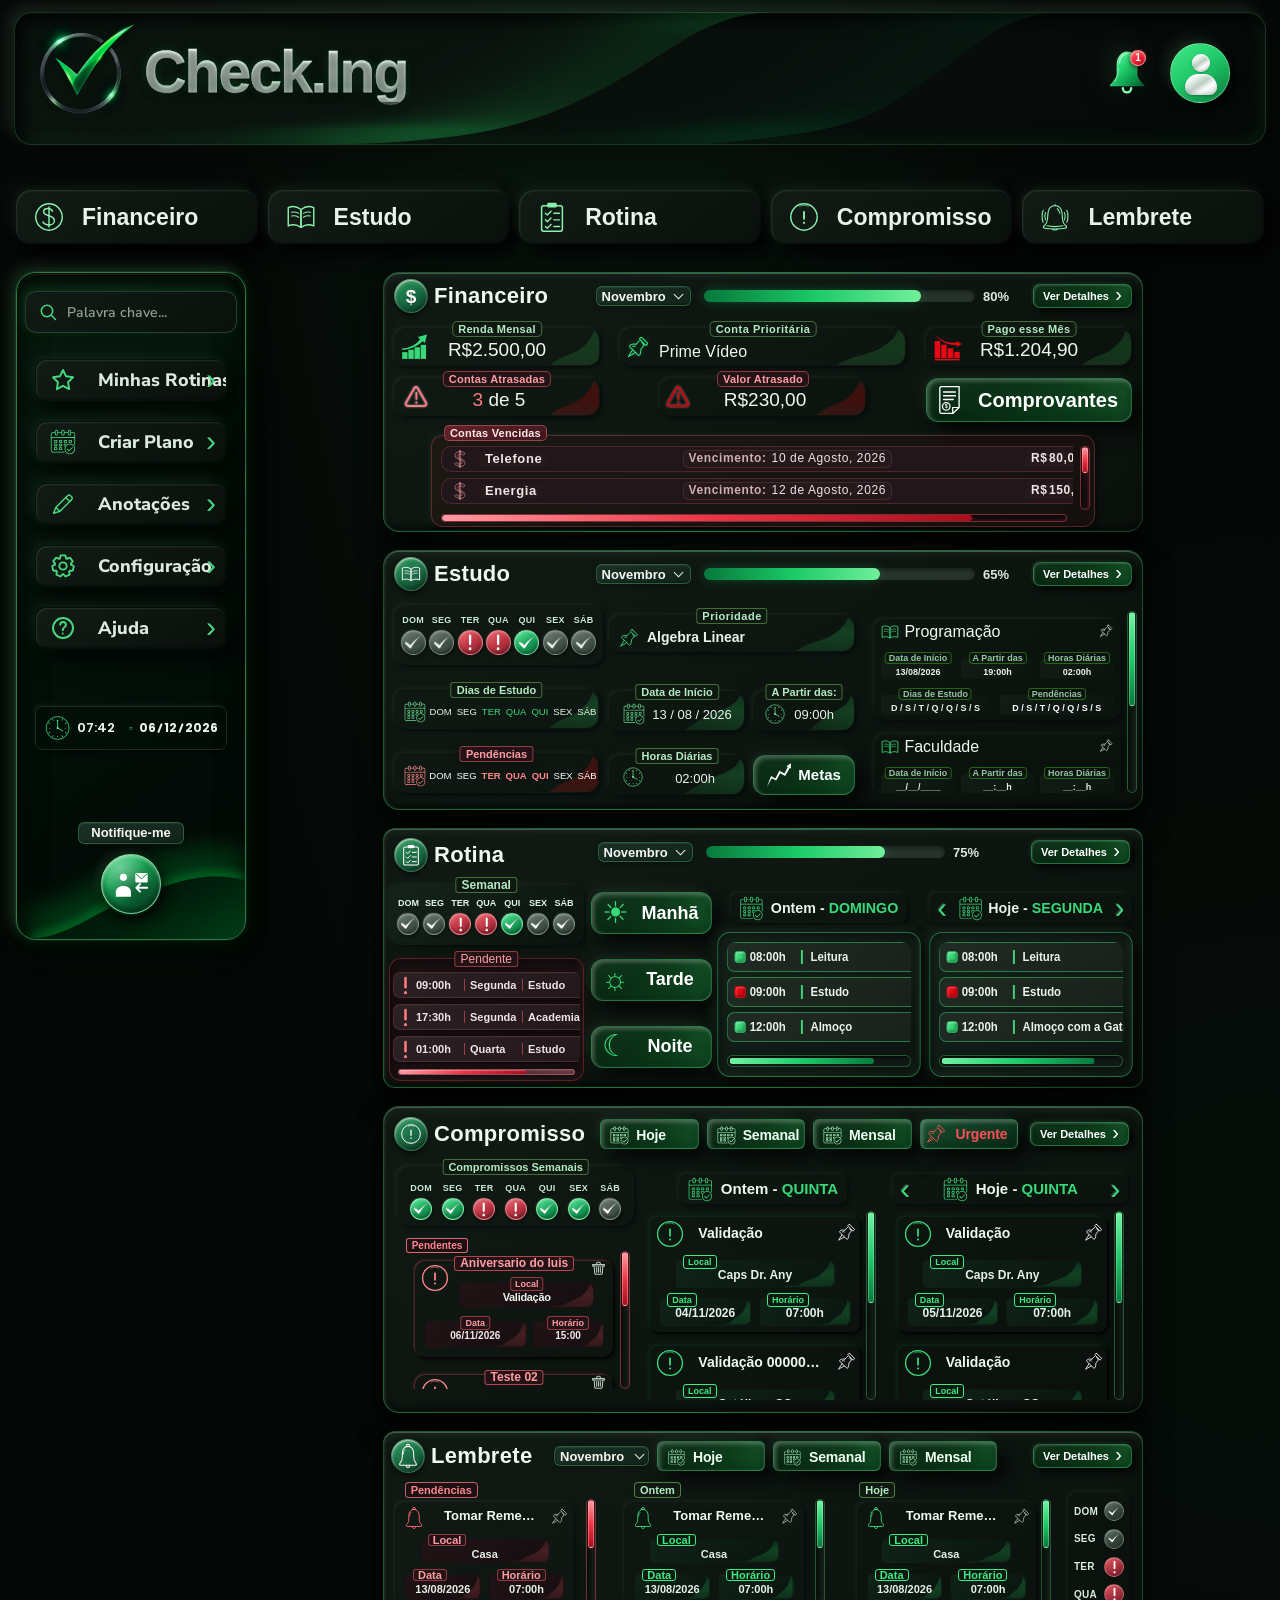
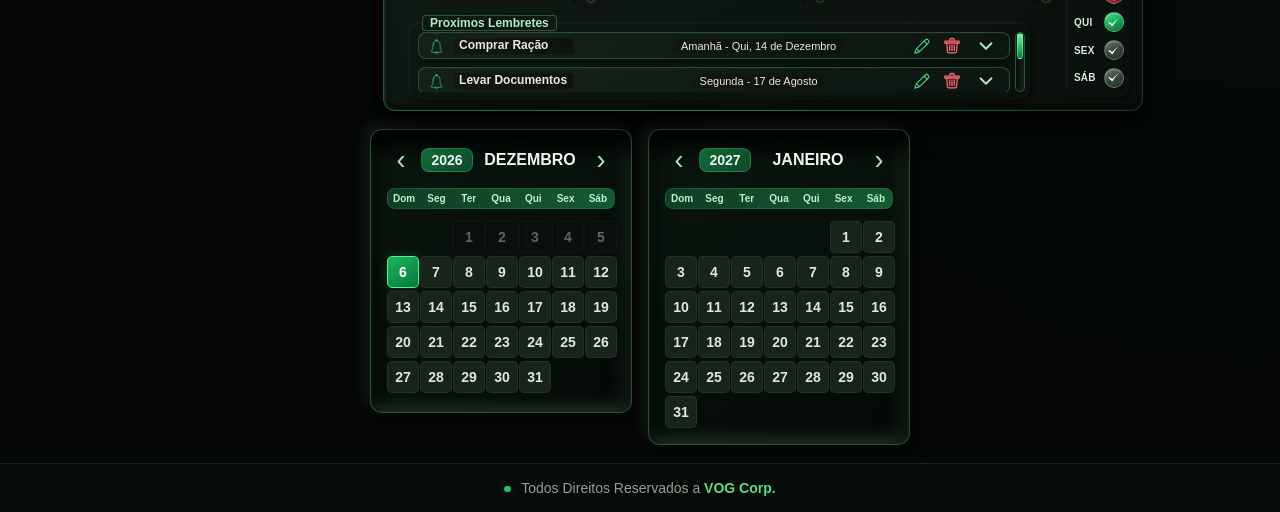
==== commit 7c9ee40b: "Imprementação no desktop Implementação no painel financeiro do desktop" ====
--- a/index.html
+++ b/index.html
@@ -1706,12 +1706,31 @@
 
               </ul>
 
+              <!-- ID: HTML-126 | REF: COMPONENT.SCROLLBAR.HORIZONTAL.FINANCIAL.OVERDUE -->
+<div
+    id="barra-horizontal-financeiro-vencidas"
+    class="rotina-barra-horizontal financeiro-barra-horizontal"
+    data-scroll-for="lista-financeiro-vencidas"
+    role="scrollbar"
+    aria-label="Rolagem horizontal das contas vencidas"
+    aria-controls="lista-financeiro-vencidas"
+    aria-orientation="horizontal"
+    aria-valuemin="0"
+    aria-valuemax="100"
+    aria-valuenow="0"
+    tabindex="0"
+>
+    <div class="rotina-barra-trilho">
+        <div class="rotina-barra-cursor"></div>
+    </div>
+</div>
+
       <!-- ID: HTML-036 | REF: COMPONENT.SCROLLBAR.VERTICAL.FINANCIAL.OVERDUE | BARRA VERTICAL INDEPENDENTE -->
       <div
         id="barra-vertical-financeiro-vencidas"
         class="ci-scrollbar-vertical ci-scrollbar-financeiro"
         data-scrollbar-for="lista-financeiro-vencidas"
-        data-offset-x="0"
+        data-offset-x=17"
         role="scrollbar"
         aria-label="Rolagem vertical das contas vencidas"
         aria-controls="lista-financeiro-vencidas"
--- a/style.css
+++ b/style.css
@@ -573,27 +573,24 @@
   padding: 20px 23px;
 }
 
-/* ==================================================
-   ID: CSS-031
-   REF: PANEL.CALENDAR
-   FUNÇÃO: ORGANIZAÇÃO DOS DOIS CALENDÁRIOS
-   POSIÇÃO: ABAIXO DA NAVEGAÇÃO PRINCIPAL
-================================================== */
-
+/* =========================================
+   PAINEL DOS DOIS CALENDÁRIOS
+   Mantém os meses empilhados verticalmente.
+========================================= */
+
+/* ID: CSS-031 | REF: PANEL.CALENDAR | SELETOR: .painel-calendarios */
 .painel-calendarios {
-    display: grid;
-    grid-template-columns: repeat(2, minmax(0, 320px));
-
-    justify-content: center;
-    align-items: start;
-
+    display: flex;
+    flex-direction: column;
     gap: 16px;
 
     width: 100%;
-    max-width: none;
     min-width: 0;
 
-    margin: 0 auto;
+    grid-column: 3;
+    grid-row: 1;
+
+    align-items: stretch;
 }
 
 /* =========================================
@@ -680,7 +677,7 @@
   column-gap: 3px;
   row-gap: 3px;
 
-   grid-template-rows: repeat(6, 29.7143px);
+  grid-template-rows: repeat(6, auto);
 
   align-content: start;
   min-height: 0;
@@ -1571,6 +1568,7 @@
   list-style: none;
   padding-right: 24px;
   box-sizing: border-box;
+  margin-bottom: 8px;
 }
 
 /* ID: CSS-104 | REF: PANEL.FINANCIAL.BILLS_DUE | SELETOR: .financeiro-conta */
@@ -6862,4 +6860,119 @@
 
 #painel-compromisso #lista-compromissos-pendentes {
     row-gap: 18px !important;
+}
+
+/* ==========================================================
+   ID: CSS-354
+   REF: PANEL.FINANCIAL.BILLS_DUE.HORIZONTAL.CONTENT
+   FUNÇÃO: RESERVAR ESPAÇO PARA A BARRA VERTICAL
+   ESCOPO: SOMENTE DESKTOP
+========================================================== */
+
+@media (min-width: 653px) {
+
+    .card-financeiro .financeiro-lista-vencidas {
+        width: calc(100% - 14px);
+        overflow-x: auto;
+        overflow-y: auto;
+    }
+
+    .card-financeiro .financeiro-lista-vencidas > .financeiro-conta {
+        width: 720px;
+        min-width: 720px;
+        max-width: none;
+    }
+
+}
+
+/* ==========================================================
+   ID: CSS-355
+   REF: PANEL.FINANCIAL.BILLS_DUE.HORIZONTAL.SCROLLBAR
+   FUNÇÃO: ESTILIZAR A BARRA HORIZONTAL FINANCEIRA
+   ESCOPO: SOMENTE DESKTOP
+========================================================== */
+
+@media (min-width: 653px) {
+
+    #barra-horizontal-financeiro-vencidas {
+        display: block;
+        width: calc(100% - 20px);
+        height: 8px;
+        margin-top: 4px;
+        transform: translateY(-4px);
+
+        cursor: pointer;
+        user-select: none;
+        touch-action: none;
+    }
+
+    #barra-horizontal-financeiro-vencidas .rotina-barra-trilho {
+        position: relative;
+        width: 100%;
+        height: 100%;
+        overflow: hidden;
+
+        box-sizing: border-box;
+        border: 1px solid rgba(225, 80, 94, .48);
+        border-radius: 999px;
+
+        background: linear-gradient(
+            90deg,
+            #241519,
+            #160d11
+        );
+
+        box-shadow:
+            inset 2px 2px 4px rgba(0, 0, 0, .65),
+            inset -1px -1px 3px rgba(210, 60, 75, .16);
+    }
+
+    #barra-horizontal-financeiro-vencidas .rotina-barra-cursor {
+        position: absolute;
+        top: 0;
+        left: 0;
+
+        width: 30%;
+        height: 100%;
+
+        box-sizing: border-box;
+        border: none;
+        border-radius: 999px;
+
+        background: linear-gradient(
+            90deg,
+            #ff9ba2,
+            #ed3545,
+            #a90d1b
+        );
+
+        box-shadow: 0 0 6px rgba(229, 9, 20, .38);
+
+        cursor: grab;
+    }
+
+    #barra-horizontal-financeiro-vencidas:active
+    .rotina-barra-cursor {
+        cursor: grabbing;
+    }
+
+}
+
+/* ==========================================================
+   ID: CSS-356
+   REF: PANEL.FINANCIAL.BILLS_DUE.HEIGHT
+   FUNÇÃO: AJUSTAR A ALTURA DO CONTAINER
+   ESCOPO: SOMENTE DESKTOP
+========================================================== */
+
+@media (min-width: 653px) {
+
+    .financeiro-vencidas {
+        padding-bottom: 0;
+    }
+
+    .card-financeiro .financeiro-lista-vencidas {
+        max-height: 64px;
+    }
+
 }
--- a/mobile.css
+++ b/mobile.css
@@ -298,31 +298,16 @@
     }
 
 
-/* MOB-014 — Deslocamento horizontal da seta do Menu */
+/* MOB-014 — Posicionamento e dimensionamento da seta do Menu */
 body .menu-principal > .botao-menu[data-menu-lateral-toggle] .seta-menu-direcao {
     position: relative;
     right: auto;
     top: auto;
+
     transform: translateX(38px);
-
-    /* MOB-014 — Deslocamento horizontal da seta do Menu */
-body .menu-principal > .botao-menu[data-menu-lateral-toggle] .seta-menu-direcao {
-    position: relative;
-    right: auto;
-    top: auto;
-    transform: translateX(38px);
-
     transform-origin: center;
     transform-box: fill-box;
     transition: transform 180ms ease;
-
-    display: block;
-    width: 30px;
-    height: 30px;
-    flex: 0 0 30px;
-
-    color: #8af0ae;
-}
 
     display: block;
     width: 30px;
@@ -461,7 +446,7 @@
     .painel-esquerdo.painel-abrindo {
         transform-origin: top center;
 
-        animation: mob036-cascata 750ms
+        animation: mob036-cascata 500ms
     cubic-bezier(0.4, 0, 0.2, 1) both;
     }
 
@@ -486,49 +471,18 @@
 }
 
 /* ==========================================================
-   ID: MOB-036
-   REF: APP.SIDEBAR.ENTRANCE
-   FUNÇÃO: ANIMAÇÃO DE ABERTURA DO PAINEL LATERAL
-========================================================== */
-
-@media (max-width: 652px) {
-
-    .painel-esquerdo.painel-abrindo {
-        animation: mob036-painel-entrada 260ms
-            cubic-bezier(0.22, 0.8, 0.24, 1) both;
-
-        transform-origin: top center;
-    }
-
-    @keyframes mob036-painel-entrada {
-        from {
-            opacity: 0;
-            transform: translateY(-14px) scale(0.985);
-        }
-
-        to {
-            opacity: 1;
-            transform: translateY(0) scale(1);
-        }
-    }
-}
-
-/* Respeita a preferência do usuário por menos animações */
-@media (max-width: 652px) and (prefers-reduced-motion: reduce) {
-
-    .painel-esquerdo.painel-abrindo {
-        animation: none;
-    }
-}
-
-/* ==========================================================
    ID: MOB-037
    REF: APP.LAYOUT.MOBILE.ORDER
-   FUNÇÃO: POSICIONAR OS CALENDÁRIOS ABAIXO DA NAVEGAÇÃO
+   FUNÇÃO: SOBREPOSIÇÃO DO PAINEL LATERAL NO MOBILE
    ESCOPO: SOMENTE MOBILE
 ========================================================== */
 
 @media (max-width: 652px) {
+
+    /* MOB-037-A — Referência de posicionamento do painel */
+    .conteudo-principal {
+        position: relative;
+    }
 
     /* 1º — Calendários */
     .conteudo-principal > .painel-calendarios {
@@ -536,18 +490,24 @@
         grid-row: 1;
     }
 
-    /* 2º — Painel lateral */
+    /* 2º — Painel lateral sobre os demais elementos */
     .conteudo-principal > .painel-esquerdo {
+        position: absolute;
+        grid-column: 1;
+        grid-row: 1;
+
+        top: 0;
+        left: 0;
+        right: 0;
+
+        z-index: 100;
+    }
+
+    /* 3º — Conteúdo permanece no fluxo normal */
+    .conteudo-principal > .area-conteudo {
         grid-column: 1;
         grid-row: 2;
     }
-
-    /* 3º — Conteúdo principal */
-    .conteudo-principal > .area-conteudo {
-        grid-column: 1;
-        grid-row: 3;
-    }
-
 }
 
 /* ==========================================================
@@ -568,7 +528,6 @@
     .painel-calendarios .calendario-dias .calendario-dia {
         min-height: 0;
     }
-
 }
 
 /* ==========================================================
@@ -582,5 +541,98 @@
     #calendario-proximo {
         display: none;
     }
-
-}
+}
+
+/* ==========================================================
+   ID: MOB-042
+   REF: PANEL.CALENDAR.WEEKDAY.FONT
+   FUNÇÃO: AUMENTAR A FONTE DOS DIAS DA SEMANA
+========================================================== */
+
+@media (max-width: 652px) {
+    .painel-calendarios .calendario-dias-semana,
+    .painel-calendarios .calendario-dias-semana > * {
+        font-size: 13px;
+    }
+}
+
+/* ==========================================================
+   ID: MOB-043
+   REF: PANEL.FINANCIAL.HEADER.MOBILE
+   FUNÇÃO: ALINHAR TÍTULO E BOTÕES NA MESMA LINHA
+   ESCOPO: SOMENTE MOBILE
+========================================================== */
+
+@media (max-width: 652px) {
+
+    .card-financeiro .financeiro-cabecalho {
+        display: grid;
+        grid-template-columns: minmax(0, 1fr) auto auto;
+        grid-template-areas:
+            "identificacao mes detalhes"
+            "progresso progresso progresso";
+
+        align-items: center;
+        column-gap: 6px;
+        row-gap: 8px;
+    }
+
+    .card-financeiro .financeiro-identificacao {
+        grid-area: identificacao;
+        min-width: 0;
+    }
+
+    .card-financeiro .financeiro-mes-card {
+        grid-area: mes;
+        justify-self: center;
+        width: 95px;
+    }
+
+    .card-financeiro .financeiro-cabecalho > .botao-detalhes {
+        grid-area: detalhes;
+        justify-self: end;
+        margin-left: 0;
+    }
+
+    .card-financeiro .financeiro-progresso {
+        grid-area: progresso;
+        width: 100%;
+    }
+}
+
+/* ==========================================================
+   ID: MOB-044
+   REF: PANEL.FINANCIAL.PRIORITY.ORDER
+   FUNÇÃO: CONTA PRIORITÁRIA ANTES DE RENDA MENSAL
+   ESCOPO: SOMENTE MOBILE
+========================================================== */
+
+@media (max-width: 652px) {
+
+    .card-financeiro .financeiro-indicador-prioritaria {
+        order: -1;
+    }
+}
+
+/* ==========================================================
+   ID: MOB-045
+   REF: PANEL.FINANCIAL.HEADER.HIERARCHY
+   FUNÇÃO: REDUZIR DESTAQUE DOS CONTROLES DO CABEÇALHO
+   ESCOPO: SOMENTE MOBILE
+========================================================== */
+
+@media (max-width: 652px) {
+
+    /* Seletor do mês */
+    .card-financeiro .financeiro-cabecalho > .financeiro-mes-card {
+        font-size: 12px;
+        height: 18px;
+    }
+
+    /* Botão Ver Detalhes */
+    .card-financeiro .financeiro-cabecalho > .botao-detalhes {
+        font-size: 10px;
+        padding: 4px 19px 4px 8px;
+    }
+
+}
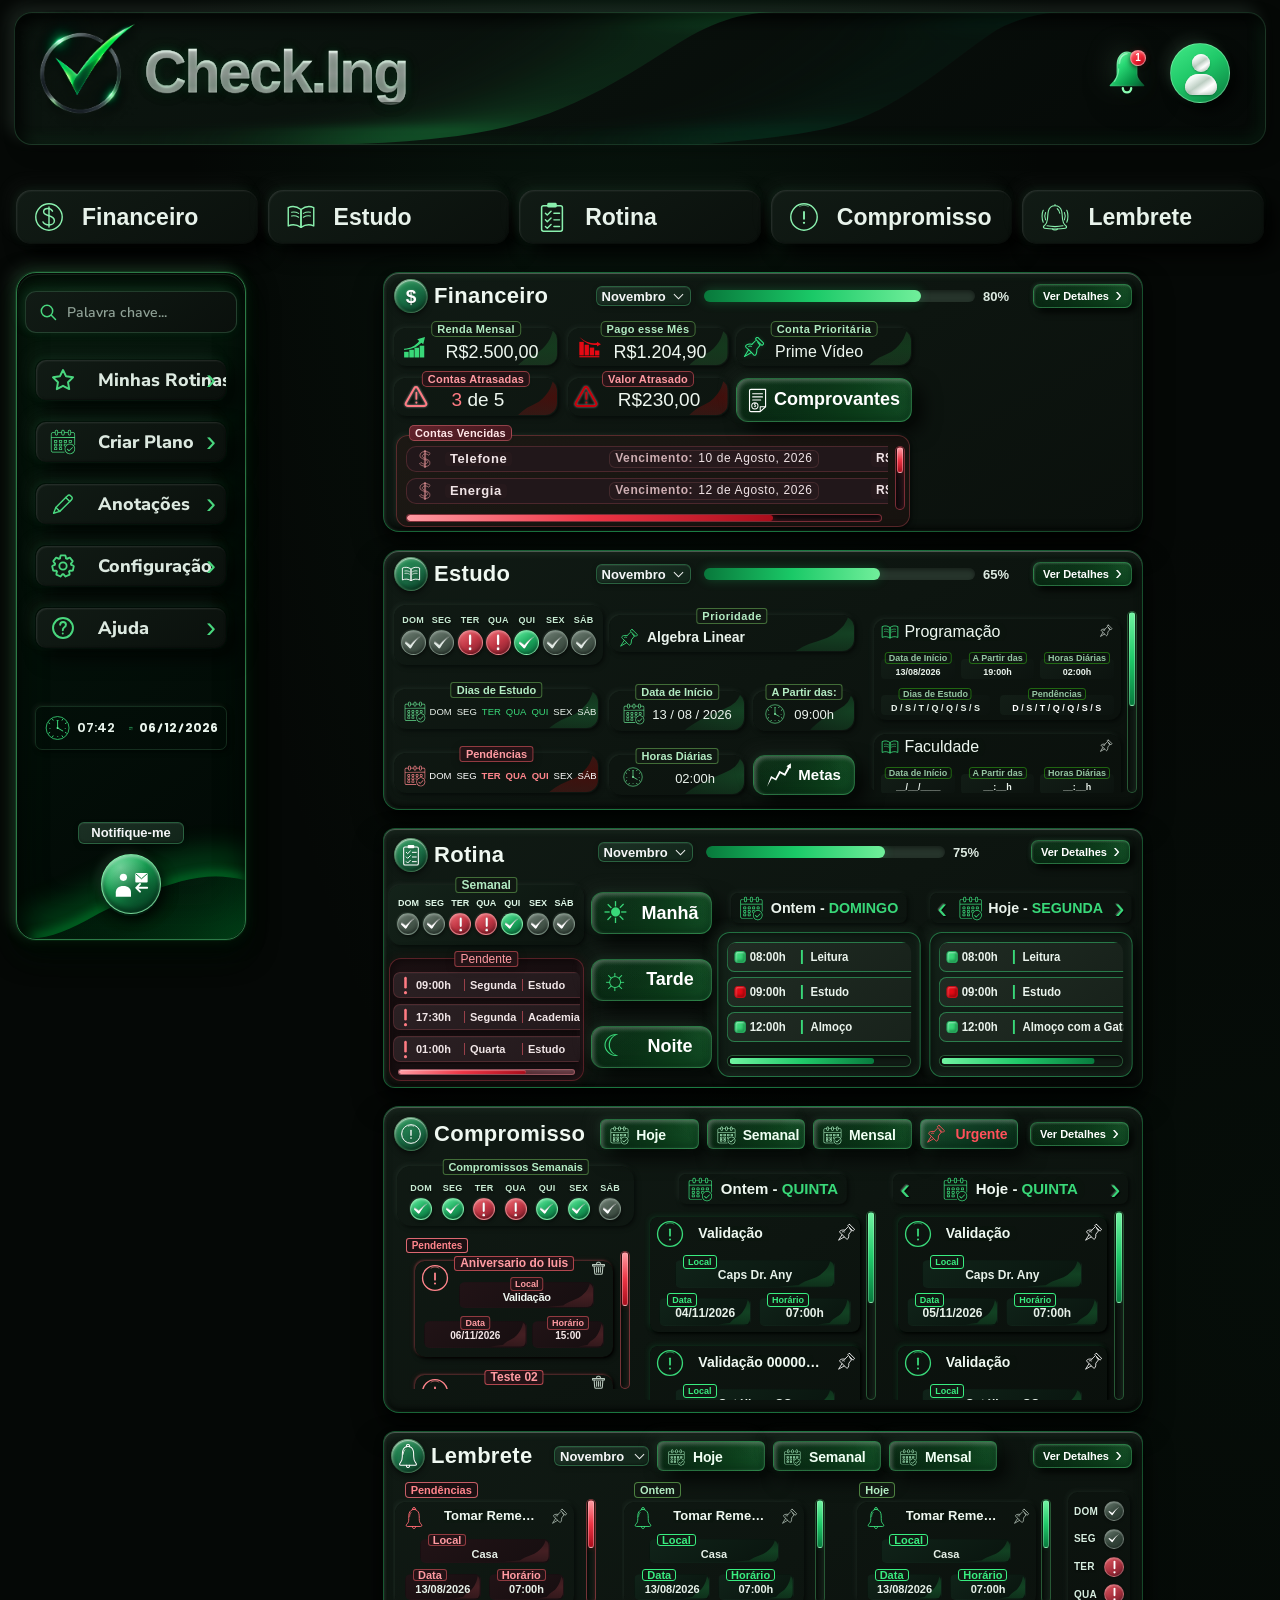
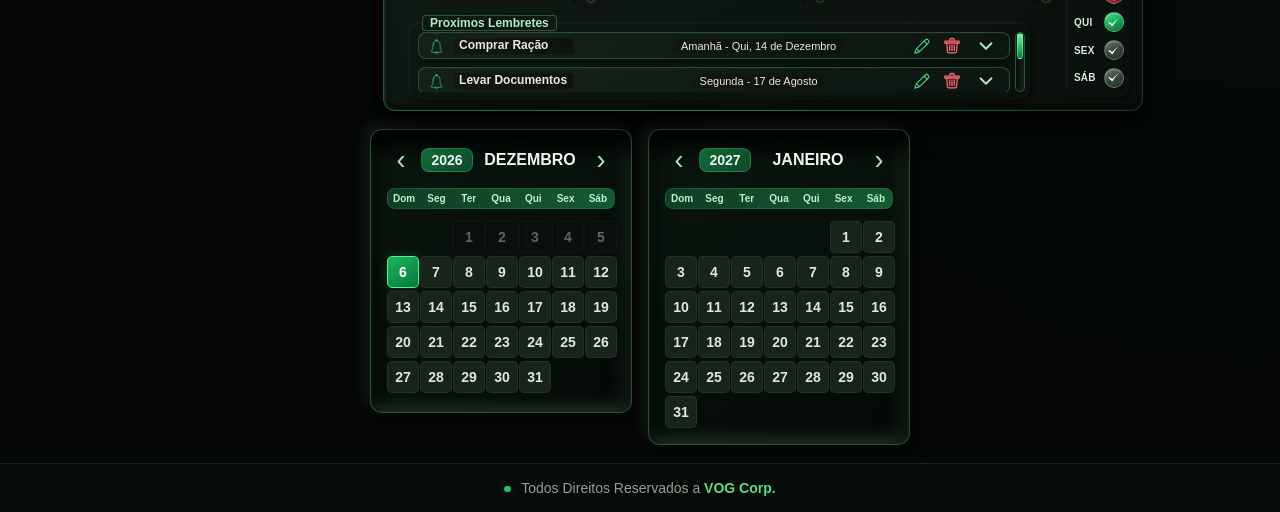
==== commit 950c8508: "Atualização do painel finaceiro Deslocamento de elementos, para a implantação de uma coluna" ====
--- a/index.html
+++ b/index.html
@@ -1193,73 +1193,6 @@
 
               </section>
 
-              <!-- CARTÃO 2: CONTA PRIORITÁRIA -->
-              <!-- ID: HTML-025 | REF: PANEL.FINANCIAL.PRIORITY | CONTA PRIORITÁRIA -->
-              <div class="financeiro-indicador financeiro-indicador-prioritaria">
-                <span class="financeiro-indicador-rotulo">Conta Prioritária</span>
-                <div class="financeiro-indicador-valor">
-                  <span class="financeiro-alfinete-icone" aria-hidden="true">
-
-<svg
-  viewBox="0 0 256 256"
-  width="20"
-  height="20"
-  fill="none"
-  xmlns="http://www.w3.org/2000/svg"
-  aria-hidden="true">
-
-  <g
-    stroke="currentColor"
-    stroke-width="13"
-    stroke-linecap="round"
-    stroke-linejoin="round">
-
-    <!-- Cabeça retangular inclinada -->
-    <rect
-      x="140"
-      y="36"
-      width="121"
-      height="36"
-      rx="12"
-      transform="rotate(45 200.5 54)"
-    />
-
-    <!-- Ligação entre cabeça e corpo -->
-    <path d="M101 94 L147 48"/>
-
-    <!-- Detalhe interno da cabeça -->
-    <path d="M177 70 L205 104"/>
-
-    <!-- Contorno curvo do corpo e ponta -->
-    <path
-      d="
-        M101 94
-        C80 89 53 91 34 101
-        C18 110 16 122 29 135
-        L59 163
-        L4 251
-        L95 198
-        L124 229
-        C136 241 149 233 156 217
-        C163 201 165 178 164 157
-        L205 105
-      "
-    />
-
-    <!-- Separação da ponta triangular -->
-    <path d="M59 163 L95 198"/>
-
-    <!-- Pequeno detalhe interno -->
-    <path d="M61 121 C70 114 84 114 94 121"/>
-
-  </g>
-</svg>
-
-</span>
-                  <strong>Prime Vídeo</strong>
-                </div>
-              </div>
-
               <!-- CARTÃO 1: VALOR PAGO NO MÊS -->
               <!-- ID: HTML-026 | REF: PANEL.FINANCIAL.PAID | INDICADOR PAGO ESSE MÊS -->
 <div class="financeiro-indicador financeiro-indicador-pago financeiro-pago-designer">
@@ -1322,6 +1255,73 @@
 
   </div>
 </div>
+
+          <!-- CARTÃO 2: CONTA PRIORITÁRIA -->
+              <!-- ID: HTML-025 | REF: PANEL.FINANCIAL.PRIORITY | CONTA PRIORITÁRIA -->
+              <div class="financeiro-indicador financeiro-indicador-prioritaria">
+                <span class="financeiro-indicador-rotulo">Conta Prioritária</span>
+                <div class="financeiro-indicador-valor">
+                  <span class="financeiro-alfinete-icone" aria-hidden="true">
+
+<svg
+  viewBox="0 0 256 256"
+  width="20"
+  height="20"
+  fill="none"
+  xmlns="http://www.w3.org/2000/svg"
+  aria-hidden="true">
+
+  <g
+    stroke="currentColor"
+    stroke-width="13"
+    stroke-linecap="round"
+    stroke-linejoin="round">
+
+    <!-- Cabeça retangular inclinada -->
+    <rect
+      x="140"
+      y="36"
+      width="121"
+      height="36"
+      rx="12"
+      transform="rotate(45 200.5 54)"
+    />
+
+    <!-- Ligação entre cabeça e corpo -->
+    <path d="M101 94 L147 48"/>
+
+    <!-- Detalhe interno da cabeça -->
+    <path d="M177 70 L205 104"/>
+
+    <!-- Contorno curvo do corpo e ponta -->
+    <path
+      d="
+        M101 94
+        C80 89 53 91 34 101
+        C18 110 16 122 29 135
+        L59 163
+        L4 251
+        L95 198
+        L124 229
+        C136 241 149 233 156 217
+        C163 201 165 178 164 157
+        L205 105
+      "
+    />
+
+    <!-- Separação da ponta triangular -->
+    <path d="M59 163 L95 198"/>
+
+    <!-- Pequeno detalhe interno -->
+    <path d="M61 121 C70 114 84 114 94 121"/>
+
+  </g>
+</svg>
+
+</span>
+                  <strong>Prime Vídeo</strong>
+                </div>
+              </div>
 
               <!-- CARTÃO 3: CONTAS ATRASADAS -->
               <!-- ID: HTML-027 | REF: PANEL.FINANCIAL.OVERDUE | CONTAS ATRASADAS -->
--- a/style.css
+++ b/style.css
@@ -1532,9 +1532,10 @@
   background-color: #f5ecec;
   font-family: "Segoe UI", Arial, sans-serif;
   box-sizing: border-box;
-  width: 90%;
+  width: calc(90% - 150px);
   align-self: center;
   margin-top: 4px;
+  left: -110px;
 }
 
 /* ID: CSS-102 | REF: PANEL.FINANCIAL.BILLS_DUE | SELETOR: .financeiro-vencidas-titulo */
@@ -1718,12 +1719,6 @@
   display: block;
   object-fit: contain;
 }
-
-/* ID: CSS-116 | REF: PANEL.FINANCIAL.RECEIPTS | SELETOR: .botao-comprovantes:hover */
-.botao-comprovantes:hover {
-  filter: brightness(1.08);
-}
-
 
 /* PADRONIZAÇÃO DOS 6 ESPAÇOS DO PAINEL FINANCEIRO */
 
@@ -1902,8 +1897,8 @@
   grid-column: 1;
   grid-row: 1;
   display: block;
-  width: 26px;
-  height: 30px;
+  width: 22px;
+  height: 25px;
   object-fit: contain;
 }
 
@@ -2967,7 +2962,7 @@
   align-items: center;
   column-gap: 7px;
 
-  width: 100%;
+  width: calc(100% - 30px);
   height: 44px;
   min-height: 44px;
   padding: 3px 10px;
@@ -2978,10 +2973,10 @@
   color: #ffffff;
   font-family: "Segoe UI", Arial, sans-serif;
   font-size: 20px !important;
-  font-weight: 700;
-  font-weight: var(--peso-conteudo-card);
+  font-weight: 600;
   cursor: pointer;
 
+  transform: translateX(-190px);
   grid-column: span 4;
   position: relative;
 }
@@ -2998,8 +2993,10 @@
 .botao-comprovantes > span:not(.comprovantes-reflexo) {
   grid-column: 3;
   grid-row: 1;
+  font-size: 18px;
   text-align: center;
   white-space: nowrap;
+  transform: translateX(-14px);
 }
 
 /* SETA BRANCA À DIREITA */
@@ -3083,7 +3080,7 @@
   display: flex;
   align-items: center;
   justify-content: center;
-  width: 100%;
+  width: calc(100% - 42px);
   min-width: 0;
   height: 38px;
   min-height: 38px;
@@ -3154,8 +3151,8 @@
 .card-financeiro .financeiro-renda-icone svg {
   display: block;
   flex: none;
-  width: 25px;
-  height: 252px;
+  width: 21px;
+  height: 21px;
   margin: 0;
   transform: none;
 }
@@ -3174,15 +3171,14 @@
   padding: 0;
 
   font-family: "Segoe UI", Arial, sans-serif;
-  font-size: 19px;
-  font-size: var(--fonte-conteudo-card);
+  font-size: 18px;
   font-weight: 500;
   line-height: 1.1;
 
   text-align: center;
   white-space: nowrap;
   
-  transform: translateY(-50%);
+  transform: translate(16px, calc(-50% + 3px));
   box-sizing: border-box;
 }
 
@@ -3256,13 +3252,14 @@
   position: relative;
   isolation: isolate;
 
-  width: calc(100% + 80px);
+  width: calc(100% - 30px);
   justify-self: center;
 
   height: 38px;
   min-height: 38px;
   box-sizing: border-box;
 
+  transform: translateX(-205px);
   border: 1px solid transparent;
   border-radius: 12px;
 }
@@ -3389,6 +3386,8 @@
   isolation: isolate;
   padding: 0 4px;
 
+  width: calc(100% - 45px);
+  justify-self: center;
   height: 38px !important;
   min-height: 38px !important;
 
@@ -3396,6 +3395,7 @@
   border-radius: 12px;
 
   box-sizing: border-box;
+  transform: translateX(-115px);
 }
 
 /* Designer diagonal abaulado à direita */
@@ -3491,7 +3491,8 @@
 .financeiro-indicador-valor strong {
   position: relative;
   z-index: 1;
-  transform: translateY(3px);
+  transform: translate(12px, 6px);
+  font-size: 18px;
 }
 
 /* Rótulo acima do designer */
@@ -3553,8 +3554,8 @@
 .pago-mes-icone svg {
   color: #e50914;
   display: block;
-  width: 30px;
-  height: 35px;
+  width: 24px;
+  height: 28px;
   flex: none;
 }
 
@@ -3566,6 +3567,8 @@
 .card-financeiro .financeiro-atrasadas-designer {
   position: relative;
   isolation: isolate;
+
+  width: calc(100% - 42px);
 
   height: 38px !important;
   min-height: 38px !important;
@@ -3797,8 +3800,12 @@
   position: relative;
   isolation: isolate;
 
+  width: calc(100% - 45px);
+  justify-self: center; 
+
   border: 1px solid transparent;
   border-radius: 12px;
+  transform: translateX(-115px);
 }
 
 /* Título Valor Atrasado — contorno vermelho */
@@ -3824,6 +3831,7 @@
 .financeiro-indicador-valor strong {
   position: relative;
   z-index: 1;
+  transform: translateX(9px);
 }
 
 /* Mantém o ícone e o texto acima do reflexo */
@@ -4723,29 +4731,6 @@
     filter .2s ease;
 }
 
-/* ID: CSS-294 | REF: PANEL.FINANCIAL.RECEIPTS | SELETOR: .card-financeiro .botao-comprovantes:hover */
-.card-financeiro .botao-comprovantes:hover {
-  transform: translateY(-2px);
-
-  filter: brightness(1.07);
-
-  box-shadow:
-    inset 2px 2px 4px rgba(255,255,255,.32),
-    inset -3px -4px 7px rgba(0,35,15,.30),
-    5px 8px 14px rgba(0,75,35,.30),
-    0 0 12px rgba(43,219,103,.28);
-}
-
-/* ID: CSS-295 | REF: PANEL.FINANCIAL.RECEIPTS | SELETOR: .card-financeiro .botao-comprovantes:active */
-.card-financeiro .botao-comprovantes:active {
-  transform: translateY(1px);
-
-  box-shadow:
-    inset 5px 5px 10px rgba(0,45,20,.35),
-    inset -3px -3px 7px rgba(110,255,160,.16),
-    0 2px 4px rgba(0,50,20,.18);
-}
-
 /* =========================================================
    CONTAS VENCIDAS — ÁREA EXTERNA
 ========================================================= */
@@ -4880,12 +4865,12 @@
 /* ID: CSS-304 | REF: PANEL.FINANCIAL.BILLS_DUE | SELETOR: .financeiro-vencidas .financeiro-conta-excluir:hover */
 .financeiro-vencidas .financeiro-conta-excluir:hover {
   background: transparent;
-  transform: translateY(-1px);
+  transform: translate(-8px, -2px);
 }
 
 /* ID: CSS-305 | REF: PANEL.FINANCIAL.BILLS_DUE | SELETOR: .financeiro-vencidas .financeiro-conta-excluir:active */
 .financeiro-vencidas .financeiro-conta-excluir:active {
-  transform: translateY(1px);
+  transform: translate(8px, 2px);
 
   box-shadow: none;
 }
@@ -6878,8 +6863,8 @@
     }
 
     .card-financeiro .financeiro-lista-vencidas > .financeiro-conta {
-        width: 720px;
-        min-width: 720px;
+        width: 600px;
+        min-width: 600px;
         max-width: none;
     }
 
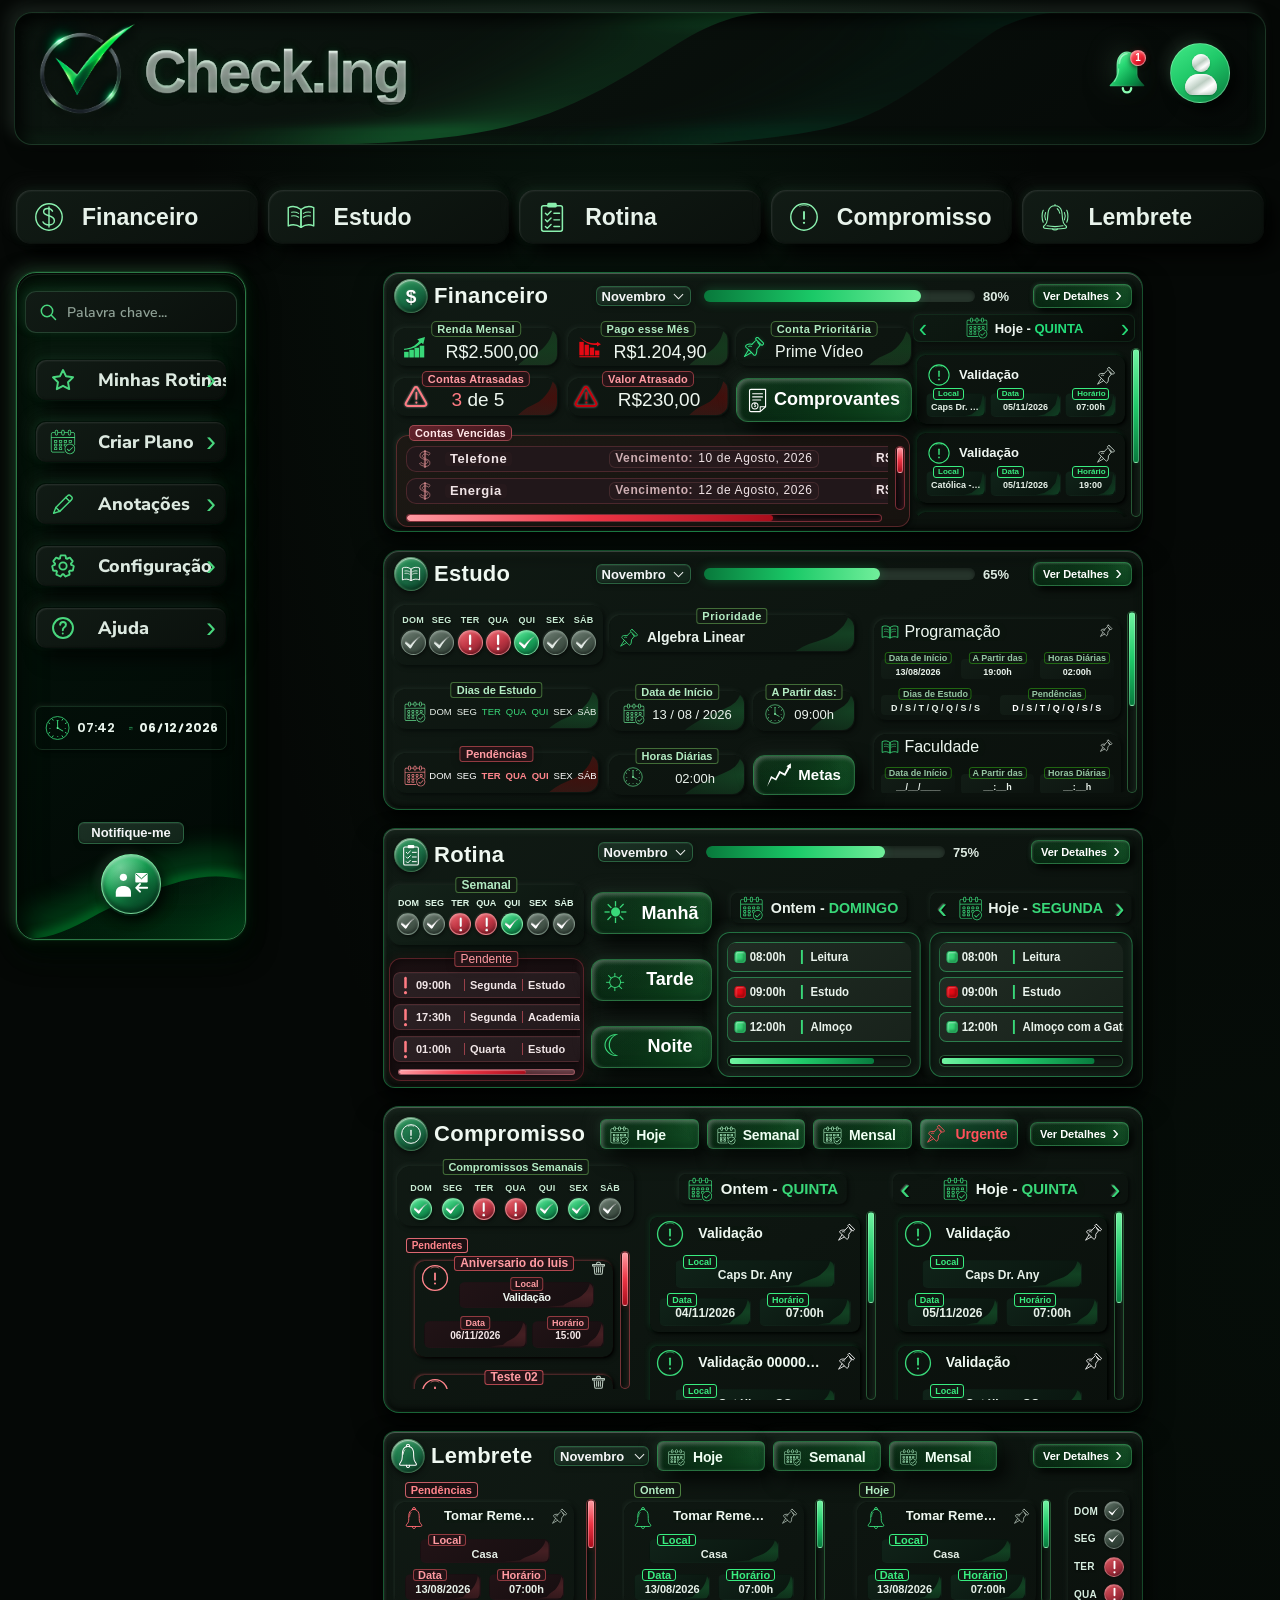
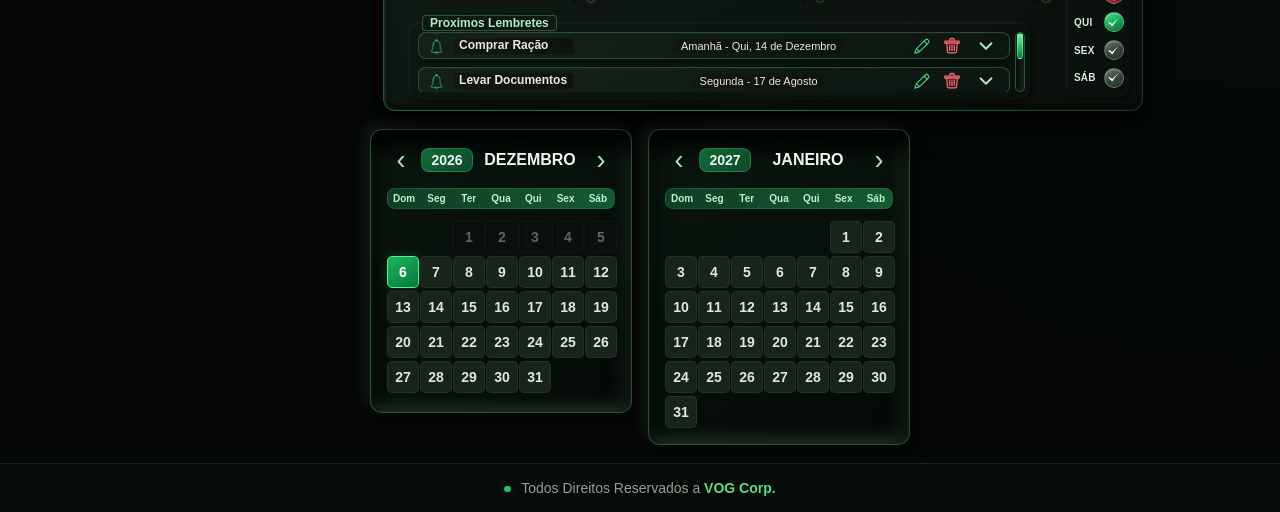
==== commit 0a0143b8: "Implantação de container Foi feita implantação de um container de listas de contas no painel finance" ====
--- a/index.html
+++ b/index.html
@@ -1745,7 +1745,421 @@
         </div>
       </div>
             </section>
-          </article>
+          
+
+            <!-- ID: HTML-135 | REF: PANEL.FINANCIAL.TODAY_AGENDA | CÓPIA INDEPENDENTE DA AGENDA DE HOJE -->
+            <div id="container-agenda-financeiro-hoje"
+                 class="financeiro-agenda-hoje-wrap"
+                 aria-label="Compromissos de hoje no painel Financeiro">
+<section id="agenda-financeiro-hoje" class="compromisso-agenda compromisso-agenda-financeiro">
+
+      <header class="compromisso-agenda-cabecalho">
+
+        <span class="compromisso-agenda-seta" aria-hidden="true">‹</span>
+
+        <span class="compromisso-calendario-icone" aria-hidden="true">
+  <svg
+    viewBox="0 0 512 512"
+    width="20"
+    height="20"
+    fill="none">
+    <use href="#icone-calendario-confirmacao"/>
+  </svg>
+</span>
+
+        <h3>Hoje - <strong>QUINTA</strong></h3>
+
+        <span class="compromisso-agenda-seta" aria-hidden="true">›</span>
+
+      </header>
+
+
+      <!-- ID: HTML-136 | REF: PANEL.COMMITMENT.TODAY.LIST -->
+      <div class="compromisso-lista-eventos" id="lista-financeiro-hoje" data-scrollbar-vertical="green">
+
+
+        <!-- ID: HTML-137 | REF: PANEL.COMMITMENT.TODAY.EVENT.CONSULTATION -->
+        <article class="compromisso-evento">
+
+          <header class="compromisso-evento-cabecalho">
+
+            <svg
+  viewBox="0 0 36 36"
+  width="26"
+  height="26"
+  xmlns="http://www.w3.org/2000/svg"
+  fill="none"
+>
+  <!-- CÍRCULO DO DESENHO -->
+  <circle
+    cx="18"
+    cy="18"
+    r="14"
+    stroke="currentColor"
+    stroke-width="1.5"
+  />
+
+  <!-- ARCO SUPERIOR -->
+  <path
+    d="M13.5 6.8
+       C15 6 16.5 5.6 18 5.6
+       C19.5 5.6 21 6 22.5 6.8"
+    stroke="currentColor"
+    stroke-width="1"
+    stroke-linecap="round"
+    opacity=".65"
+  />
+
+  <svg
+    class="rotina-status-svg rotina-status-svg--alerta"
+    x="15.2727"
+    y="11"
+    width="5.4545"
+    height="15"
+    viewBox="0 0 8 22"
+    aria-hidden="true"
+    focusable="false"
+  >
+    <rect x="2.53" y="1" width="2.94" height="13.5" rx="1.47" />
+    <circle cx="4" cy="19.28" r="1.78" />
+  </svg>
+</svg>
+
+            <h4 class="compromisso-evento-titulo">Validação</h4>
+
+            <span class="compromisso-fixar" aria-hidden="true">
+  <svg
+    viewBox="-4 -18 279 281"
+    width="22"
+    height="22"
+    fill="none"
+    xmlns="http://www.w3.org/2000/svg">
+
+    <g
+      stroke="currentColor"
+      stroke-width="13"
+      stroke-linecap="round"
+      stroke-linejoin="round">
+
+      <rect
+        x="140" y="36"
+        width="121" height="36"
+        rx="12"
+        transform="rotate(45 200.5 54)"
+      />
+
+      <path d="M101 94 L147 48"/>
+      <path d="M177 70 L205 104"/>
+
+      <path d="
+        M101 94
+        C80 89 53 91 34 101
+        C18 110 16 122 29 135
+        L59 163
+        L4 251
+        L95 198
+        L124 229
+        C136 241 149 233 156 217
+        C163 201 165 178 164 157
+        L205 105
+      "/>
+
+      <path d="M59 163 L95 198"/>
+      <path d="M61 121 C70 114 84 114 94 121"/>
+    </g>
+  </svg>
+</span>
+
+          </header>
+
+          <div class="compromisso-evento-dados">
+
+            <div class="compromisso-evento-dado">
+              <span>Local</span>
+              <strong>Caps Dr. Any</strong>
+            </div>
+
+            <div class="compromisso-evento-dado">
+              <span>Data</span>
+              <strong>05/11/2026</strong>
+            </div>
+
+            <div class="compromisso-evento-dado">
+              <span>Horário</span>
+              <strong>07:00h</strong>
+            </div>
+
+          </div>
+
+          <div class="compromisso-evento-anotacoes">
+            <span>Anotações</span>
+            <p>Levar o encaminhamento para pegar o laudo pelo posto.</p>
+          </div>
+
+        </article>
+
+
+        <!-- ID: HTML-138 | REF: PANEL.COMMITMENT.TODAY.EVENT.COLLEGE -->
+        <article class="compromisso-evento">
+
+          <header class="compromisso-evento-cabecalho">
+
+           <svg
+  viewBox="0 0 36 36"
+  width="26"
+  height="26"
+  xmlns="http://www.w3.org/2000/svg"
+  fill="none"
+>
+  <!-- CÍRCULO DO DESENHO -->
+  <circle
+    cx="18"
+    cy="18"
+    r="14"
+    stroke="currentColor"
+    stroke-width="1.5"
+  />
+
+  <!-- ARCO SUPERIOR -->
+  <path
+    d="M13.5 6.8
+       C15 6 16.5 5.6 18 5.6
+       C19.5 5.6 21 6 22.5 6.8"
+    stroke="currentColor"
+    stroke-width="1"
+    stroke-linecap="round"
+    opacity=".65"
+  />
+
+  <svg
+    class="rotina-status-svg rotina-status-svg--alerta"
+    x="15.2727"
+    y="11"
+    width="5.4545"
+    height="15"
+    viewBox="0 0 8 22"
+    aria-hidden="true"
+    focusable="false"
+  >
+    <rect x="2.53" y="1" width="2.94" height="13.5" rx="1.47" />
+    <circle cx="4" cy="19.28" r="1.78" />
+  </svg>
+</svg>
+
+            <h4 class="compromisso-evento-titulo">Validação</h4>
+
+            <span class="compromisso-fixar" aria-hidden="true">
+  <svg
+    viewBox="-4 -18 279 281"
+    width="22"
+    height="22"
+    fill="none"
+    xmlns="http://www.w3.org/2000/svg">
+
+    <g
+      stroke="currentColor"
+      stroke-width="13"
+      stroke-linecap="round"
+      stroke-linejoin="round">
+
+      <rect
+        x="140" y="36"
+        width="121" height="36"
+        rx="12"
+        transform="rotate(45 200.5 54)"
+      />
+
+      <path d="M101 94 L147 48"/>
+      <path d="M177 70 L205 104"/>
+
+      <path d="
+        M101 94
+        C80 89 53 91 34 101
+        C18 110 16 122 29 135
+        L59 163
+        L4 251
+        L95 198
+        L124 229
+        C136 241 149 233 156 217
+        C163 201 165 178 164 157
+        L205 105
+      "/>
+
+      <path d="M59 163 L95 198"/>
+      <path d="M61 121 C70 114 84 114 94 121"/>
+    </g>
+  </svg>
+</span>
+
+          </header>
+
+          <div class="compromisso-evento-dados">
+
+            <div class="compromisso-evento-dado">
+              <span>Local</span>
+              <strong>Católica - SC</strong>
+            </div>
+
+            <div class="compromisso-evento-dado">
+              <span>Data</span>
+              <strong>05/11/2026</strong>
+            </div>
+
+            <div class="compromisso-evento-dado">
+              <span>Horário</span>
+              <strong>19:00</strong>
+            </div>
+
+          </div>
+
+          <div class="compromisso-evento-anotacoes">
+            <span>Anotações</span>
+            <p>Levar a apresentação.</p>
+          </div>
+
+        </article>
+
+        <!-- ID: HTML-139 | REF: PANEL.COMMITMENT.TODAY.EVENT.TEST -->
+        <article class="compromisso-evento">
+
+          <header class="compromisso-evento-cabecalho">
+            <svg
+              viewBox="0 0 36 36"
+              width="26"
+              height="26"
+              xmlns="http://www.w3.org/2000/svg"
+              fill="none"
+            >
+              <!-- CÍRCULO DO DESENHO -->
+              <circle
+                cx="18"
+                cy="18"
+                r="14"
+                stroke="currentColor"
+                stroke-width="1.5"
+              />
+
+              <!-- ARCO SUPERIOR -->
+              <path
+                d="M13.5 6.8
+                   C15 6 16.5 5.6 18 5.6
+                   C19.5 5.6 21 6 22.5 6.8"
+                stroke="currentColor"
+                stroke-width="1"
+                stroke-linecap="round"
+                opacity=".65"
+              />
+
+              <svg
+                class="rotina-status-svg rotina-status-svg--alerta"
+                x="15.2727"
+                y="11"
+                width="5.4545"
+                height="15"
+                viewBox="0 0 8 22"
+                aria-hidden="true"
+                focusable="false"
+              >
+                <rect x="2.53" y="1" width="2.94" height="13.5" rx="1.47" />
+                <circle cx="4" cy="19.28" r="1.78" />
+              </svg>
+            </svg>
+
+            <h4 class="compromisso-evento-titulo">Validação</h4>
+
+            <span class="compromisso-fixar" aria-hidden="true">
+              <svg
+                viewBox="-4 -18 279 281"
+                width="22"
+                height="22"
+                fill="none"
+                xmlns="http://www.w3.org/2000/svg"
+              >
+                <g
+                  stroke="currentColor"
+                  stroke-width="13"
+                  stroke-linecap="round"
+                  stroke-linejoin="round"
+                >
+                  <rect
+                    x="140"
+                    y="36"
+                    width="121"
+                    height="36"
+                    rx="12"
+                    transform="rotate(45 200.5 54)"
+                  />
+                  <path d="M101 94 L147 48" />
+                  <path d="M177 70 L205 104" />
+                  <path d="
+                    M101 94
+                    C80 89 53 91 34 101
+                    C18 110 16 122 29 135
+                    L59 163
+                    L4 251
+                    L95 198
+                    L124 229
+                    C136 241 149 233 156 217
+                    C163 201 165 178 164 157
+                    L205 105
+                  " />
+                  <path d="M59 163 L95 198" />
+                  <path d="M61 121 C70 114 84 114 94 121" />
+                </g>
+              </svg>
+            </span>
+          </header>
+
+          <div class="compromisso-evento-dados">
+            <div class="compromisso-evento-dado">
+              <span>Local</span>
+              <strong>Sala de conferência</strong>
+            </div>
+
+            <div class="compromisso-evento-dado">
+              <span>Data</span>
+              <strong>15/11/2026</strong>
+            </div>
+
+            <div class="compromisso-evento-dado">
+              <span>Horário</span>
+              <strong>18:45</strong>
+            </div>
+          </div>
+
+          <div class="compromisso-evento-anotacoes">
+            <span>Anotações</span>
+            <p>Testar a rolagem da agenda.</p>
+          </div>
+
+        </article>
+
+      </div>
+
+      <!-- BARRA VERTICAL — FINANCEIRO HOJE -->
+<div
+    id="barra-vertical-financeiro-hoje"
+    class="ci-scrollbar-vertical ci-scrollbar-compromisso-agenda"
+    data-scrollbar-for="lista-financeiro-hoje"
+    data-offset-x="6"
+    role="scrollbar"
+    aria-label="Rolagem vertical dos compromissos do Financeiro"
+    aria-controls="lista-financeiro-hoje"
+    aria-orientation="vertical"
+    aria-valuemin="0"
+    aria-valuemax="100"
+    aria-valuenow="0"
+    tabindex="0"
+>
+    <div class="ci-scrollbar-trilho">
+        <div class="ci-scrollbar-cursor"></div>
+    </div>
+</div>
+
+      <!-- ID: HTML-140 | REF: COMPONENT.SCROLLBAR.VERTICAL.COMMITMENT.TODAY | BARRA VERTICAL INDEPENDENTE -->
+    </section>
+            </div>
+</article>
 
           <!-- CARD ESTUDO: progresso, planejamento e atividades -->
           <!-- ID: HTML-037 | REF: PANEL.STUDY.ROOT | CARTÃO ESTUDO COMPLETO -->
@@ -4317,6 +4731,7 @@
 
       </div>
 
+
       <!-- ID: HTML-117 | REF: COMPONENT.SCROLLBAR.VERTICAL.COMMITMENT.TODAY | BARRA VERTICAL INDEPENDENTE -->
       <div
         id="barra-vertical-compromisso-hoje"
--- a/style.css
+++ b/style.css
@@ -6960,4 +6960,88 @@
         max-height: 64px;
     }
 
-}+}
+
+/* ==========================================================
+   ID: CSS-357 | REF: PANEL.FINANCIAL.TODAY_AGENDA
+   CÓPIA DO CONTAINER HOJE — ESTRUTURA E RESPONSIVIDADE
+   Mantém a agenda original do Compromisso independente.
+========================================================== */
+.card-financeiro {
+  position: relative;
+}
+
+.card-financeiro > .financeiro-agenda-hoje-wrap {
+  position: absolute;
+  top: 34px;
+  right: 9px;
+  z-index: 6;
+  display: flex;
+  width: clamp(205px, 34%, 238px);
+  height: 218px;
+  min-width: 0;
+  min-height: 0;
+  box-sizing: border-box;
+}
+
+.card-financeiro > .financeiro-agenda-hoje-wrap > #agenda-financeiro-hoje {
+  position: relative !important;
+  inset: auto !important;
+  display: flex !important;
+  flex: 1 1 auto;
+  flex-direction: column;
+  width: 100% !important;
+  height: 100% !important;
+  min-width: 0 !important;
+  min-height: 0 !important;
+  max-width: 100% !important;
+  max-height: 100% !important;
+  margin: 0 !important;
+  padding: 7px 8px 8px !important;
+  box-sizing: border-box !important;
+  overflow: hidden !important;
+  gap: 6px !important;
+}
+
+.card-financeiro > .financeiro-agenda-hoje-wrap #lista-financeiro-hoje {
+  display: flex !important;
+  flex: 1 1 auto !important;
+  flex-direction: column !important;
+  min-width: 0 !important;
+  min-height: 0 !important;
+  max-height: none !important;
+  margin: 0 !important;
+  padding: 5px 8px 8px 2px !important;
+  overflow-x: hidden !important;
+  overflow-y: auto !important;
+  box-sizing: border-box !important;
+}
+
+@media (max-width: 700px) {
+  .card-financeiro > .financeiro-agenda-hoje-wrap {
+    position: relative !important;
+    inset: auto !important;
+    top: auto !important;
+    right: auto !important;
+    z-index: 1;
+    width: 100% !important;
+    max-width: 100% !important;
+    height: 238px !important;
+    min-height: 238px !important;
+    margin: 14px 0 3px !important;
+    align-self: stretch !important;
+  }
+
+  .card-financeiro > .financeiro-agenda-hoje-wrap > #agenda-financeiro-hoje {
+    width: 100% !important;
+    height: 100% !important;
+    min-height: 0 !important;
+  }
+}
+
+@media (max-width: 380px) {
+  .card-financeiro > .financeiro-agenda-hoje-wrap {
+    height: 224px !important;
+    min-height: 224px !important;
+  }
+}
--- a/tema-dark.css
+++ b/tema-dark.css
@@ -7776,4 +7776,316 @@
     background-repeat: no-repeat !important;
     background-position: left bottom !important;
     background-size: 100% 56% !important;
+}
+
+/* ==========================================================
+   ID: DARK-252 | REF: PANEL.FINANCIAL.TODAY_AGENDA
+   HOJE — QUINTA | CÓPIA VISUAL NO PAINEL FINANCEIRO
+   Todos os seletores ficam restritos ao novo container.
+========================================================== */
+.card-financeiro > .financeiro-agenda-hoje-wrap {
+  border: 1px solid rgba(67, 150, 91, .43);
+  border-radius: 13px;
+  background: linear-gradient(145deg, rgba(10, 20, 14, .98), rgba(4, 9, 6, .99));
+  box-shadow:
+    -3px -3px 7px rgba(220, 255, 232, .055),
+    3px 4px 9px rgba(0, 0, 0, .42),
+    inset 0 1px 2px rgba(211, 255, 225, .07),
+    inset 0 -4px 9px rgba(0, 0, 0, .55);
+  overflow: hidden;
+}
+
+.card-financeiro > .financeiro-agenda-hoje-wrap > #agenda-financeiro-hoje {
+  border: 0 !important;
+  border-radius: 12px !important;
+  background: transparent !important;
+  box-shadow: none !important;
+  color: #edf5ef !important;
+}
+
+.card-financeiro > .financeiro-agenda-hoje-wrap #agenda-financeiro-hoje > .compromisso-agenda-cabecalho {
+  position: relative !important;
+  inset: auto !important;
+  display: flex !important;
+  flex: 0 0 28px;
+  align-items: center !important;
+  justify-content: center !important;
+  width: 100% !important;
+  height: 28px !important;
+  min-height: 28px !important;
+  margin: 0 !important;
+  padding: 0 21px !important;
+  gap: 6px !important;
+  box-sizing: border-box !important;
+  border: 1px solid rgba(58, 170, 99, .13) !important;
+  border-radius: 7px !important;
+  background: linear-gradient(145deg, rgba(15, 29, 20, .68), rgba(6, 12, 8, .72)) !important;
+  box-shadow:
+    -2px -2px 5px rgba(220, 255, 232, .045),
+    2px 2px 5px rgba(0, 0, 0, .38) !important;
+  overflow: visible !important;
+}
+
+.card-financeiro > .financeiro-agenda-hoje-wrap .compromisso-agenda-cabecalho h3 {
+  display: block !important;
+  margin: 0 !important;
+  color: #edf5ef !important;
+  font-family: "Sora", "Segoe UI", sans-serif !important;
+  font-size: 13px !important;
+  font-weight: 800 !important;
+  line-height: 1 !important;
+  white-space: nowrap !important;
+  text-align: center !important;
+}
+
+.card-financeiro > .financeiro-agenda-hoje-wrap .compromisso-agenda-cabecalho h3 strong {
+  color: #23dc78 !important;
+  font-weight: 800 !important;
+}
+
+.card-financeiro > .financeiro-agenda-hoje-wrap .compromisso-calendario-icone {
+  display: inline-flex !important;
+  flex: 0 0 24px !important;
+  align-items: center !important;
+  justify-content: center !important;
+  width: 24px !important;
+  height: 24px !important;
+  color: #39d879 !important;
+}
+
+.card-financeiro > .financeiro-agenda-hoje-wrap .compromisso-calendario-icone svg {
+  display: block !important;
+  width: 22px !important;
+  height: 22px !important;
+  color: #39d879 !important;
+}
+
+.card-financeiro > .financeiro-agenda-hoje-wrap .compromisso-agenda-seta {
+  position: absolute !important;
+  top: 50% !important;
+  display: inline-flex !important;
+  align-items: center !important;
+  justify-content: center !important;
+  width: 18px !important;
+  height: 23px !important;
+  transform: translateY(-50%) !important;
+  color: #26d875 !important;
+  font-family: Arial, sans-serif !important;
+  font-size: 25px !important;
+  font-weight: 400 !important;
+  line-height: 1 !important;
+}
+
+.card-financeiro > .financeiro-agenda-hoje-wrap .compromisso-agenda-seta:first-child {
+  left: 0 !important;
+}
+
+.card-financeiro > .financeiro-agenda-hoje-wrap .compromisso-agenda-seta:last-child {
+  right: 0 !important;
+}
+
+.card-financeiro > .financeiro-agenda-hoje-wrap #lista-financeiro-hoje {
+  border: 0 !important;
+  border-radius: 10px !important;
+  background: transparent !important;
+  scrollbar-width: thin;
+  scrollbar-color: #20c969 #101a14;
+}
+
+.card-financeiro > .financeiro-agenda-hoje-wrap #lista-financeiro-hoje::-webkit-scrollbar {
+  width: 7px;
+}
+
+.card-financeiro > .financeiro-agenda-hoje-wrap #lista-financeiro-hoje::-webkit-scrollbar-track {
+  border: 1px solid rgba(65, 155, 91, .42);
+  border-radius: 999px;
+  background: #101a14;
+  box-shadow: inset 2px 2px 4px rgba(0, 0, 0, .65);
+}
+
+.card-financeiro > .financeiro-agenda-hoje-wrap #lista-financeiro-hoje::-webkit-scrollbar-thumb {
+  border: 1px solid rgba(205, 255, 220, .30);
+  border-radius: 999px;
+  background: linear-gradient(180deg, #70f3a1, #20c969, #087b3e);
+  box-shadow: 0 0 6px rgba(20, 170, 80, .25);
+}
+
+.card-financeiro > .financeiro-agenda-hoje-wrap #lista-financeiro-hoje > .compromisso-evento {
+  display: flex !important;
+  flex: 0 0 auto;
+  flex-direction: column !important;
+  min-width: 0 !important;
+  margin: 2px 2px 7px 2px !important;
+  padding: 6px 8px !important;
+  gap: 5px !important;
+  border: 1px solid transparent !important;
+  border-radius: 9px !important;
+  background: transparent !important;
+  box-shadow:
+    -2px -2px 5px rgba(57, 216, 121, .095),
+    -1px -1px 2px rgba(57, 216, 121, .05),
+    2px 2px 5px rgba(0, 0, 0, .70),
+    1px 1px 2px rgba(0, 0, 0, .70) !important;
+  transition: background 220ms ease, box-shadow 220ms ease;
+}
+
+.card-financeiro > .financeiro-agenda-hoje-wrap #lista-financeiro-hoje > .compromisso-evento:hover {
+  background: linear-gradient(145deg, #18291e, #101a14) !important;
+  box-shadow:
+    inset 1px 1px 3px rgba(190, 255, 205, .045),
+    0 2px 5px rgba(0, 0, 0, .24) !important;
+}
+
+.card-financeiro > .financeiro-agenda-hoje-wrap .compromisso-evento-cabecalho {
+  display: flex !important;
+  align-items: center !important;
+  min-width: 0 !important;
+  gap: 7px !important;
+}
+
+.card-financeiro > .financeiro-agenda-hoje-wrap .compromisso-evento-cabecalho > svg {
+  display: block !important;
+  flex: 0 0 26px !important;
+  width: 26px !important;
+  height: 26px !important;
+  color: #39e27c !important;
+}
+
+.card-financeiro > .financeiro-agenda-hoje-wrap .compromisso-evento-titulo {
+  flex: 1 1 auto !important;
+  min-width: 0 !important;
+  margin: 0 !important;
+  color: #f0f7f2 !important;
+  font-family: "Sora", "Segoe UI", sans-serif !important;
+  font-size: 13px !important;
+  font-weight: 800 !important;
+  line-height: 1.1 !important;
+  white-space: nowrap !important;
+}
+
+.card-financeiro > .financeiro-agenda-hoje-wrap .compromisso-fixar {
+  display: inline-flex !important;
+  flex: 0 0 19px !important;
+  align-items: center !important;
+  justify-content: center !important;
+  width: 19px !important;
+  height: 21px !important;
+  margin-left: auto !important;
+  color: #cbd8cf !important;
+}
+
+.card-financeiro > .financeiro-agenda-hoje-wrap .compromisso-fixar svg {
+  display: block !important;
+  width: 19px !important;
+  height: 19px !important;
+}
+
+.card-financeiro > .financeiro-agenda-hoje-wrap .compromisso-evento-dados {
+  display: grid !important;
+  grid-template-columns: minmax(0, 1fr) minmax(0, 1.2fr) minmax(0, .85fr) !important;
+  min-width: 0 !important;
+  gap: 4px !important;
+}
+
+.card-financeiro > .financeiro-agenda-hoje-wrap .compromisso-evento-dado {
+  position: relative !important;
+  display: flex !important;
+  flex-direction: column !important;
+  min-width: 0 !important;
+  padding: 8px 3px 4px !important;
+  border: 1px solid transparent !important;
+  border-radius: 6px !important;
+  background: linear-gradient(145deg, #102319, #09140e) !important;
+  box-sizing: border-box !important;
+  isolation: isolate;
+}
+
+.card-financeiro > .financeiro-agenda-hoje-wrap .compromisso-evento-dado::after {
+  content: "";
+  position: absolute;
+  inset: 0;
+  z-index: -1;
+  border-radius: inherit;
+  pointer-events: none;
+  background: linear-gradient(135deg, transparent 55%, rgba(26, 125, 65, .42) 100%);
+  clip-path: polygon(97% 0, 100% 0, 100% 100%, 65% 100%, 77% 92%, 86% 74%, 93% 48%, 97% 0);
+}
+
+.card-financeiro > .financeiro-agenda-hoje-wrap .compromisso-evento-dado > span {
+  position: absolute !important;
+  top: -6px !important;
+  left: 6px !important;
+  z-index: 2 !important;
+  display: inline-block !important;
+  width: max-content !important;
+  max-width: calc(100% - 12px) !important;
+  padding: 0 4px !important;
+  border: 1px solid #39ed80 !important;
+  border-radius: 3px !important;
+  background: #101812 !important;
+  color: #39ed80 !important;
+  font-family: "Segoe UI", Arial, sans-serif !important;
+  font-size: 8px !important;
+  font-weight: 700 !important;
+  line-height: 10px !important;
+  white-space: nowrap !important;
+}
+
+.card-financeiro > .financeiro-agenda-hoje-wrap .compromisso-evento-dado > strong {
+  display: block !important;
+  min-width: 0 !important;
+  padding: 0 1px !important;
+  border: 0 !important;
+  background: transparent !important;
+  box-shadow: none !important;
+  color: #e7f1e9 !important;
+  font-family: "Segoe UI", Arial, sans-serif !important;
+  font-size: 9px !important;
+  font-weight: 700 !important;
+  line-height: 1.15 !important;
+  text-align: center !important;
+  overflow: hidden !important;
+  text-overflow: ellipsis !important;
+  white-space: nowrap !important;
+}
+
+/* O campo compacto segue o exemplo enviado: Local, Data e Horário. */
+.card-financeiro > .financeiro-agenda-hoje-wrap .compromisso-evento-anotacoes {
+  display: none !important;
+}
+
+@media (max-width: 700px) {
+  .card-financeiro > .financeiro-agenda-hoje-wrap {
+    border-radius: 13px !important;
+    overflow: hidden !important;
+  }
+
+  .card-financeiro > .financeiro-agenda-hoje-wrap > #agenda-financeiro-hoje {
+    position: relative !important;
+    top: auto !important;
+    min-height: 0 !important;
+  }
+}
+
+/* ID: DARK-214 | REF: PANEL.FINANCIAL.TODAY_AGENDA | ÂNCORA DA BARRA */
+
+#agenda-financeiro-hoje.compromisso-agenda-financeiro {
+    position: relative !important;
+}
+
+/* ID: DARK-215 | REF: PANEL.FINANCIAL.TODAY_AGENDA | FUNDO TRANSPARENTE */
+
+#container-agenda-financeiro-hoje,
+#container-agenda-financeiro-hoje > #agenda-financeiro-hoje {
+    background: transparent !important;
+    background-color: transparent !important;
+
+    border: none !important;
+    box-shadow: none !important;
+}
+
+/* ID: DARK-216 | REF: PANEL.FINANCIAL.TODAY_AGENDA | DESLOCAMENTO */
+
+#container-agenda-financeiro-hoje {
+    transform: translateX(10px) !important;
 }
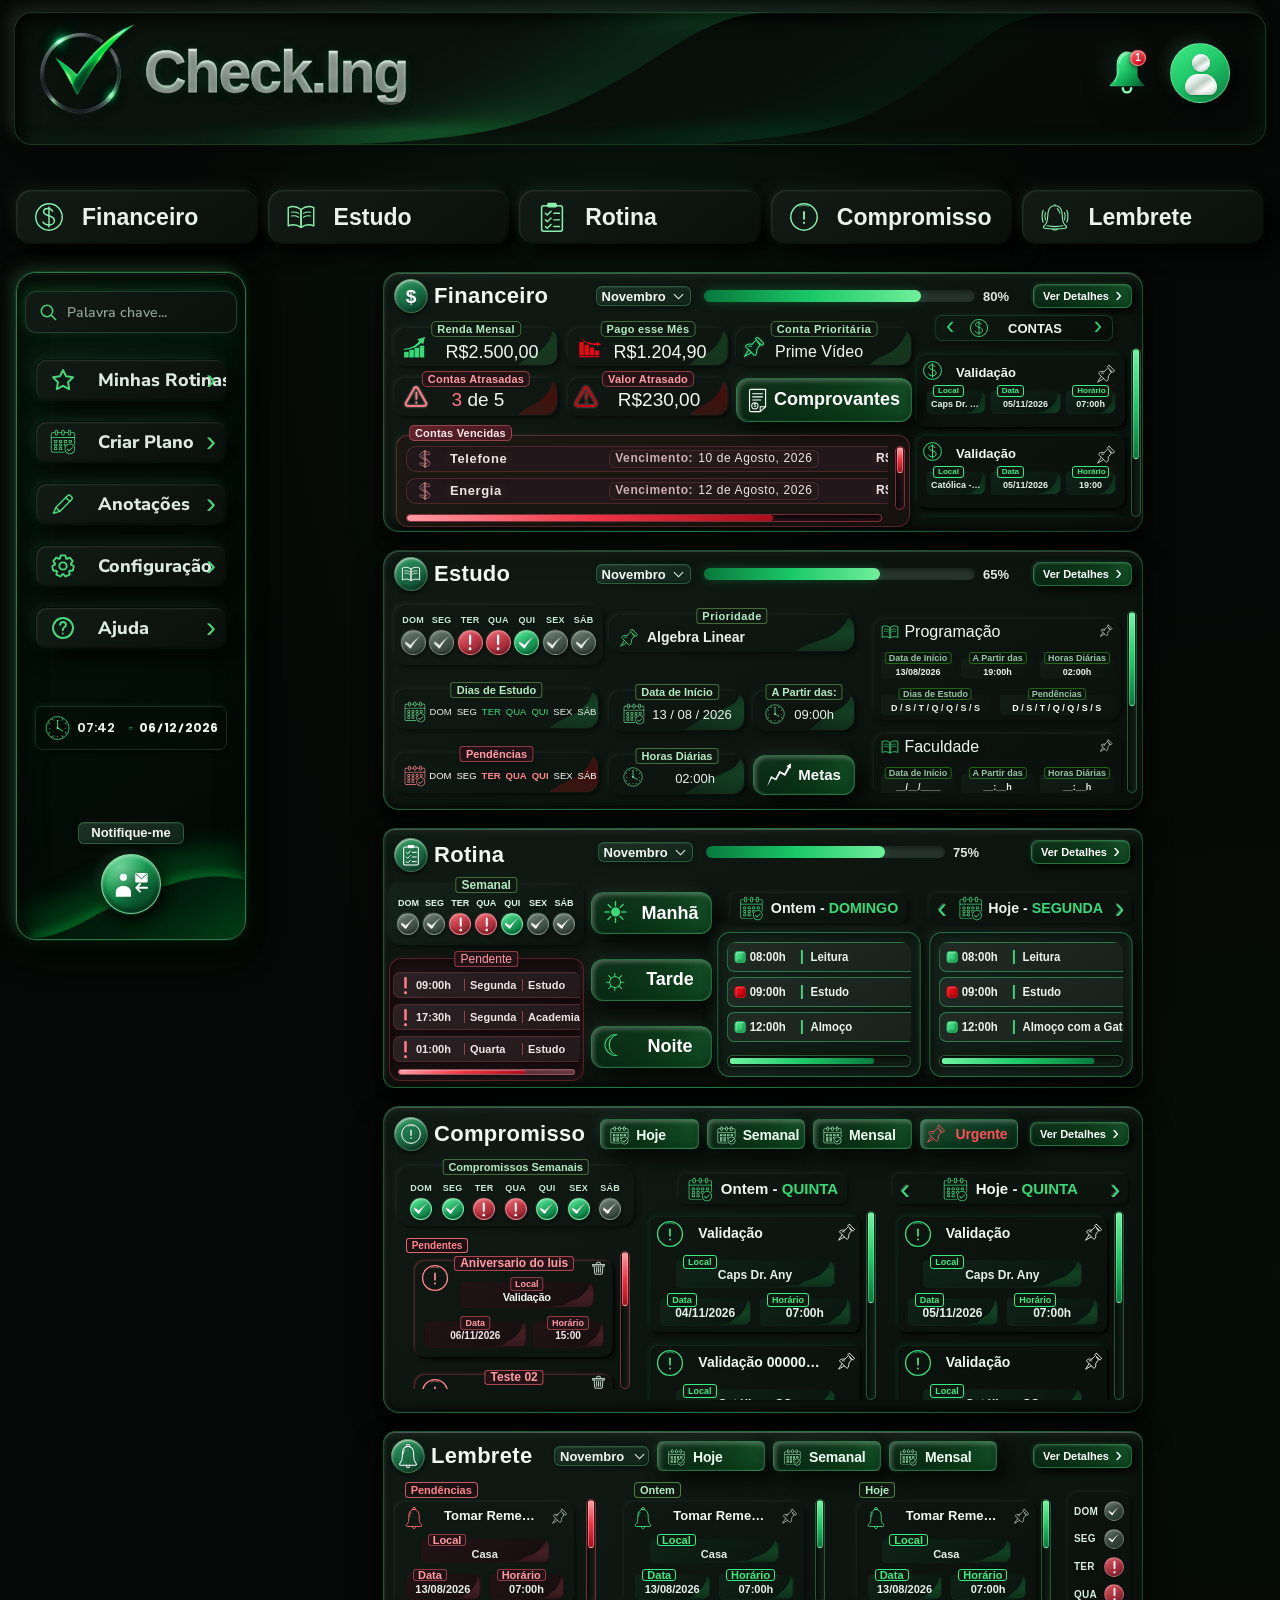
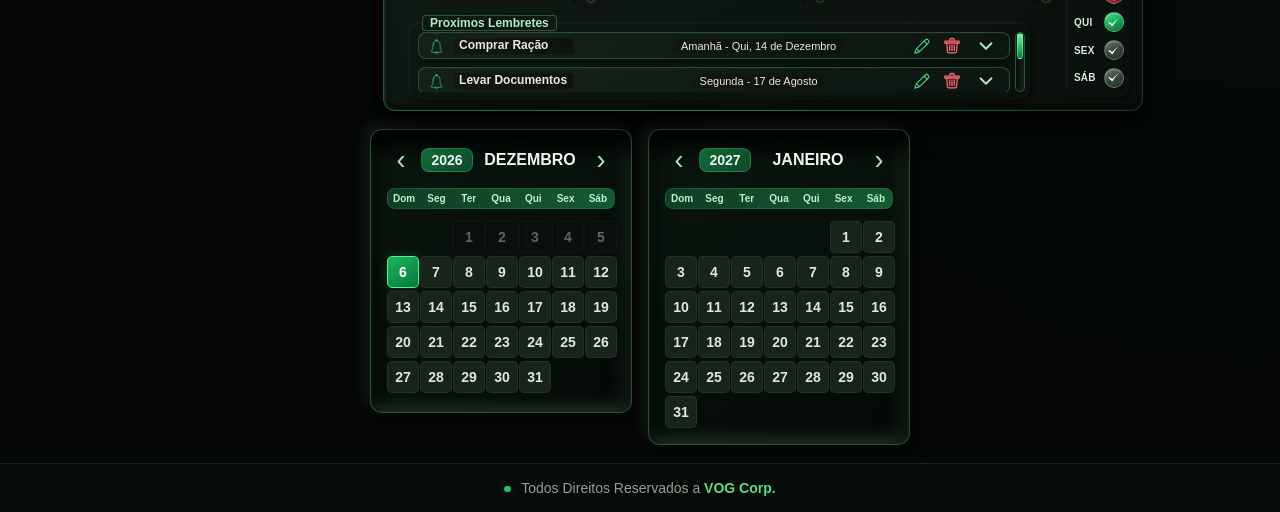
==== commit 56ee30dd: "Ajuste no novo container de financeiro Posicionando elementos" ====
--- a/index.html
+++ b/index.html
@@ -1758,16 +1758,51 @@
         <span class="compromisso-agenda-seta" aria-hidden="true">‹</span>
 
         <span class="compromisso-calendario-icone" aria-hidden="true">
-  <svg
-    viewBox="0 0 512 512"
-    width="20"
-    height="20"
-    fill="none">
-    <use href="#icone-calendario-confirmacao"/>
-  </svg>
+
+    <svg
+        viewBox="0 0 36 36"
+        width="22"
+        height="22"
+        xmlns="http://www.w3.org/2000/svg"
+        aria-hidden="true"
+        fill="none"
+    >
+        <!-- Contorno externo da moeda -->
+        <circle
+            cx="18"
+            cy="18"
+            r="14"
+            stroke="currentColor"
+            stroke-width="1.5"
+        />
+
+        <!-- Símbolo monetário -->
+        <path
+            d="M21.7 11.8
+               C20.7 9.9 18.8 9 16.7 9
+               C14.1 9 12.3 10.4 12.3 12.5
+               C12.3 14.6 14.1 15.6 17.8 16.7
+               C21.5 17.8 23.7 19 23.7 21.9
+               C23.7 24.5 21.2 26.4 18 26.4
+               C15.1 26.4 12.7 25.2 11.6 23.2"
+            stroke="currentColor"
+            stroke-width="1.5"
+            stroke-linecap="round"
+            stroke-linejoin="round"
+        />
+
+        <!-- Eixo central do cifrão -->
+        <path
+            d="M18 7.3 V28.7"
+            stroke="currentColor"
+            stroke-width="1.5"
+            stroke-linecap="round"
+        />
+    </svg>
+
 </span>
 
-        <h3>Hoje - <strong>QUINTA</strong></h3>
+        <h3>CONTAS</h3>
 
         <span class="compromisso-agenda-seta" aria-hidden="true">›</span>
 
@@ -1784,45 +1819,41 @@
           <header class="compromisso-evento-cabecalho">
 
             <svg
-  viewBox="0 0 36 36"
-  width="26"
-  height="26"
-  xmlns="http://www.w3.org/2000/svg"
-  fill="none"
+    viewBox="0 0 36 36"
+    width="26"
+    height="26"
+    xmlns="http://www.w3.org/2000/svg"
+    aria-hidden="true"
+    fill="none"
 >
-  <!-- CÍRCULO DO DESENHO -->
-  <circle
-    cx="18"
-    cy="18"
-    r="14"
-    stroke="currentColor"
-    stroke-width="1.5"
-  />
-
-  <!-- ARCO SUPERIOR -->
-  <path
-    d="M13.5 6.8
-       C15 6 16.5 5.6 18 5.6
-       C19.5 5.6 21 6 22.5 6.8"
-    stroke="currentColor"
-    stroke-width="1"
-    stroke-linecap="round"
-    opacity=".65"
-  />
-
-  <svg
-    class="rotina-status-svg rotina-status-svg--alerta"
-    x="15.2727"
-    y="11"
-    width="5.4545"
-    height="15"
-    viewBox="0 0 8 22"
-    aria-hidden="true"
-    focusable="false"
-  >
-    <rect x="2.53" y="1" width="2.94" height="13.5" rx="1.47" />
-    <circle cx="4" cy="19.28" r="1.78" />
-  </svg>
+    <circle
+        cx="18"
+        cy="18"
+        r="14"
+        stroke="currentColor"
+        stroke-width="1.5"
+    />
+
+    <path
+        d="M21.7 11.8
+           C20.7 9.9 18.8 9 16.7 9
+           C14.1 9 12.3 10.4 12.3 12.5
+           C12.3 14.6 14.1 15.6 17.8 16.7
+           C21.5 17.8 23.7 19 23.7 21.9
+           C23.7 24.5 21.2 26.4 18 26.4
+           C15.1 26.4 12.7 25.2 11.6 23.2"
+        stroke="currentColor"
+        stroke-width="1.5"
+        stroke-linecap="round"
+        stroke-linejoin="round"
+    />
+
+    <path
+        d="M18 7.3 V28.7"
+        stroke="currentColor"
+        stroke-width="1.5"
+        stroke-linecap="round"
+    />
 </svg>
 
             <h4 class="compromisso-evento-titulo">Validação</h4>
@@ -1905,45 +1936,41 @@
           <header class="compromisso-evento-cabecalho">
 
            <svg
-  viewBox="0 0 36 36"
-  width="26"
-  height="26"
-  xmlns="http://www.w3.org/2000/svg"
-  fill="none"
+    viewBox="0 0 36 36"
+    width="26"
+    height="26"
+    xmlns="http://www.w3.org/2000/svg"
+    aria-hidden="true"
+    fill="none"
 >
-  <!-- CÍRCULO DO DESENHO -->
-  <circle
-    cx="18"
-    cy="18"
-    r="14"
-    stroke="currentColor"
-    stroke-width="1.5"
-  />
-
-  <!-- ARCO SUPERIOR -->
-  <path
-    d="M13.5 6.8
-       C15 6 16.5 5.6 18 5.6
-       C19.5 5.6 21 6 22.5 6.8"
-    stroke="currentColor"
-    stroke-width="1"
-    stroke-linecap="round"
-    opacity=".65"
-  />
-
-  <svg
-    class="rotina-status-svg rotina-status-svg--alerta"
-    x="15.2727"
-    y="11"
-    width="5.4545"
-    height="15"
-    viewBox="0 0 8 22"
-    aria-hidden="true"
-    focusable="false"
-  >
-    <rect x="2.53" y="1" width="2.94" height="13.5" rx="1.47" />
-    <circle cx="4" cy="19.28" r="1.78" />
-  </svg>
+    <circle
+        cx="18"
+        cy="18"
+        r="14"
+        stroke="currentColor"
+        stroke-width="1.5"
+    />
+
+    <path
+        d="M21.7 11.8
+           C20.7 9.9 18.8 9 16.7 9
+           C14.1 9 12.3 10.4 12.3 12.5
+           C12.3 14.6 14.1 15.6 17.8 16.7
+           C21.5 17.8 23.7 19 23.7 21.9
+           C23.7 24.5 21.2 26.4 18 26.4
+           C15.1 26.4 12.7 25.2 11.6 23.2"
+        stroke="currentColor"
+        stroke-width="1.5"
+        stroke-linecap="round"
+        stroke-linejoin="round"
+    />
+
+    <path
+        d="M18 7.3 V28.7"
+        stroke="currentColor"
+        stroke-width="1.5"
+        stroke-linecap="round"
+    />
 </svg>
 
             <h4 class="compromisso-evento-titulo">Validação</h4>
@@ -2024,46 +2051,42 @@
 
           <header class="compromisso-evento-cabecalho">
             <svg
-              viewBox="0 0 36 36"
-              width="26"
-              height="26"
-              xmlns="http://www.w3.org/2000/svg"
-              fill="none"
-            >
-              <!-- CÍRCULO DO DESENHO -->
-              <circle
-                cx="18"
-                cy="18"
-                r="14"
-                stroke="currentColor"
-                stroke-width="1.5"
-              />
-
-              <!-- ARCO SUPERIOR -->
-              <path
-                d="M13.5 6.8
-                   C15 6 16.5 5.6 18 5.6
-                   C19.5 5.6 21 6 22.5 6.8"
-                stroke="currentColor"
-                stroke-width="1"
-                stroke-linecap="round"
-                opacity=".65"
-              />
-
-              <svg
-                class="rotina-status-svg rotina-status-svg--alerta"
-                x="15.2727"
-                y="11"
-                width="5.4545"
-                height="15"
-                viewBox="0 0 8 22"
-                aria-hidden="true"
-                focusable="false"
-              >
-                <rect x="2.53" y="1" width="2.94" height="13.5" rx="1.47" />
-                <circle cx="4" cy="19.28" r="1.78" />
-              </svg>
-            </svg>
+    viewBox="0 0 36 36"
+    width="26"
+    height="26"
+    xmlns="http://www.w3.org/2000/svg"
+    aria-hidden="true"
+    fill="none"
+>
+    <circle
+        cx="18"
+        cy="18"
+        r="14"
+        stroke="currentColor"
+        stroke-width="1.5"
+    />
+
+    <path
+        d="M21.7 11.8
+           C20.7 9.9 18.8 9 16.7 9
+           C14.1 9 12.3 10.4 12.3 12.5
+           C12.3 14.6 14.1 15.6 17.8 16.7
+           C21.5 17.8 23.7 19 23.7 21.9
+           C23.7 24.5 21.2 26.4 18 26.4
+           C15.1 26.4 12.7 25.2 11.6 23.2"
+        stroke="currentColor"
+        stroke-width="1.5"
+        stroke-linecap="round"
+        stroke-linejoin="round"
+    />
+
+    <path
+        d="M18 7.3 V28.7"
+        stroke="currentColor"
+        stroke-width="1.5"
+        stroke-linecap="round"
+    />
+</svg>
 
             <h4 class="compromisso-evento-titulo">Validação</h4>
 
--- a/tema-dark.css
+++ b/tema-dark.css
@@ -8088,4 +8088,105 @@
 
 #container-agenda-financeiro-hoje {
     transform: translateX(10px) !important;
+}
+
+/* ID: DARK-217 | CABEÇALHO FINANCEIRO — LARGURA VISUAL */
+
+.card-financeiro > .financeiro-agenda-hoje-wrap
+#agenda-financeiro-hoje > .compromisso-agenda-cabecalho {
+    position: relative !important;
+    width: 100% !important;
+    left: auto !important;
+    right: auto !important;
+    transform: none !important;
+
+    background: transparent !important;
+    border-color: transparent !important;
+    box-shadow: none !important;
+
+    isolation: isolate;
+}
+
+.card-financeiro > .financeiro-agenda-hoje-wrap
+#agenda-financeiro-hoje > .compromisso-agenda-cabecalho::before {
+    content: "";
+    position: absolute;
+
+    top: 0;
+    bottom: 0;
+    left: 50%;
+
+    width: 80%;
+    transform: translateX(-50%);
+
+    border: 1px solid rgba(58, 170, 99, .25);
+    border-radius: 7px;
+
+    background: linear-gradient(
+        145deg,
+        rgba(15, 29, 20, .68),
+        rgba(6, 12, 8, .72)
+    );
+
+    box-shadow:
+        -2px -2px 5px rgba(220, 255, 232, .045),
+        2px 2px 5px rgba(0, 0, 0, .38);
+
+    z-index: -1;
+    pointer-events: none;
+}
+
+/* ID: DARK-218 | SETAS DENTRO DO CAMPO CONTAS */
+
+#container-agenda-financeiro-hoje
+.compromisso-agenda-seta:first-child {
+    left: calc(11% + 3px) !important;
+}
+
+#container-agenda-financeiro-hoje
+.compromisso-agenda-seta:last-child {
+    right: calc(11% + 3px) !important;
+}
+
+/* ID: DARK-219 | SETAS — AJUSTE VERTICAL */
+
+#container-agenda-financeiro-hoje .compromisso-agenda-seta {
+    top: calc(50% - 3px) !important;
+}
+
+/* ID: DARK-220 | ÍCONE FINANCEIRO — AJUSTE HORIZONTAL */
+
+#container-agenda-financeiro-hoje .compromisso-calendario-icone {
+    transform: translateX(-15px) !important;
+}
+
+/* ID: DARK-221 | TÍTULO CONTAS — AJUSTE HORIZONTAL */
+
+#container-agenda-financeiro-hoje .compromisso-agenda-cabecalho h3 {
+    transform: translateX(-4px) !important;
+}
+
+/* ID: DARK-222 | TÍTULO CONTAS — PESO DA FONTE */
+
+#container-agenda-financeiro-hoje
+.compromisso-agenda-cabecalho h3,
+#container-agenda-financeiro-hoje
+.compromisso-agenda-cabecalho h3 strong {
+    font-weight: 600 !important;
+}
+
+/* ID: DARK-223 | ÍCONES FINANCEIROS — REDUÇÃO DE TAMANHO */
+
+#lista-financeiro-hoje
+.compromisso-evento-cabecalho > svg {
+    width: 23px !important;
+    height: 23px !important;
+    flex: 0 0 23px !important;
+    transform: translate(-5px, -3px) !important;
+}
+
+/* ID: DARK-224 | ALTURA DOS 3 CARDS FINANCEIROS */
+#lista-financeiro-hoje .compromisso-evento {
+    min-height: 72px !important;
+    box-sizing: border-box !important;
 }
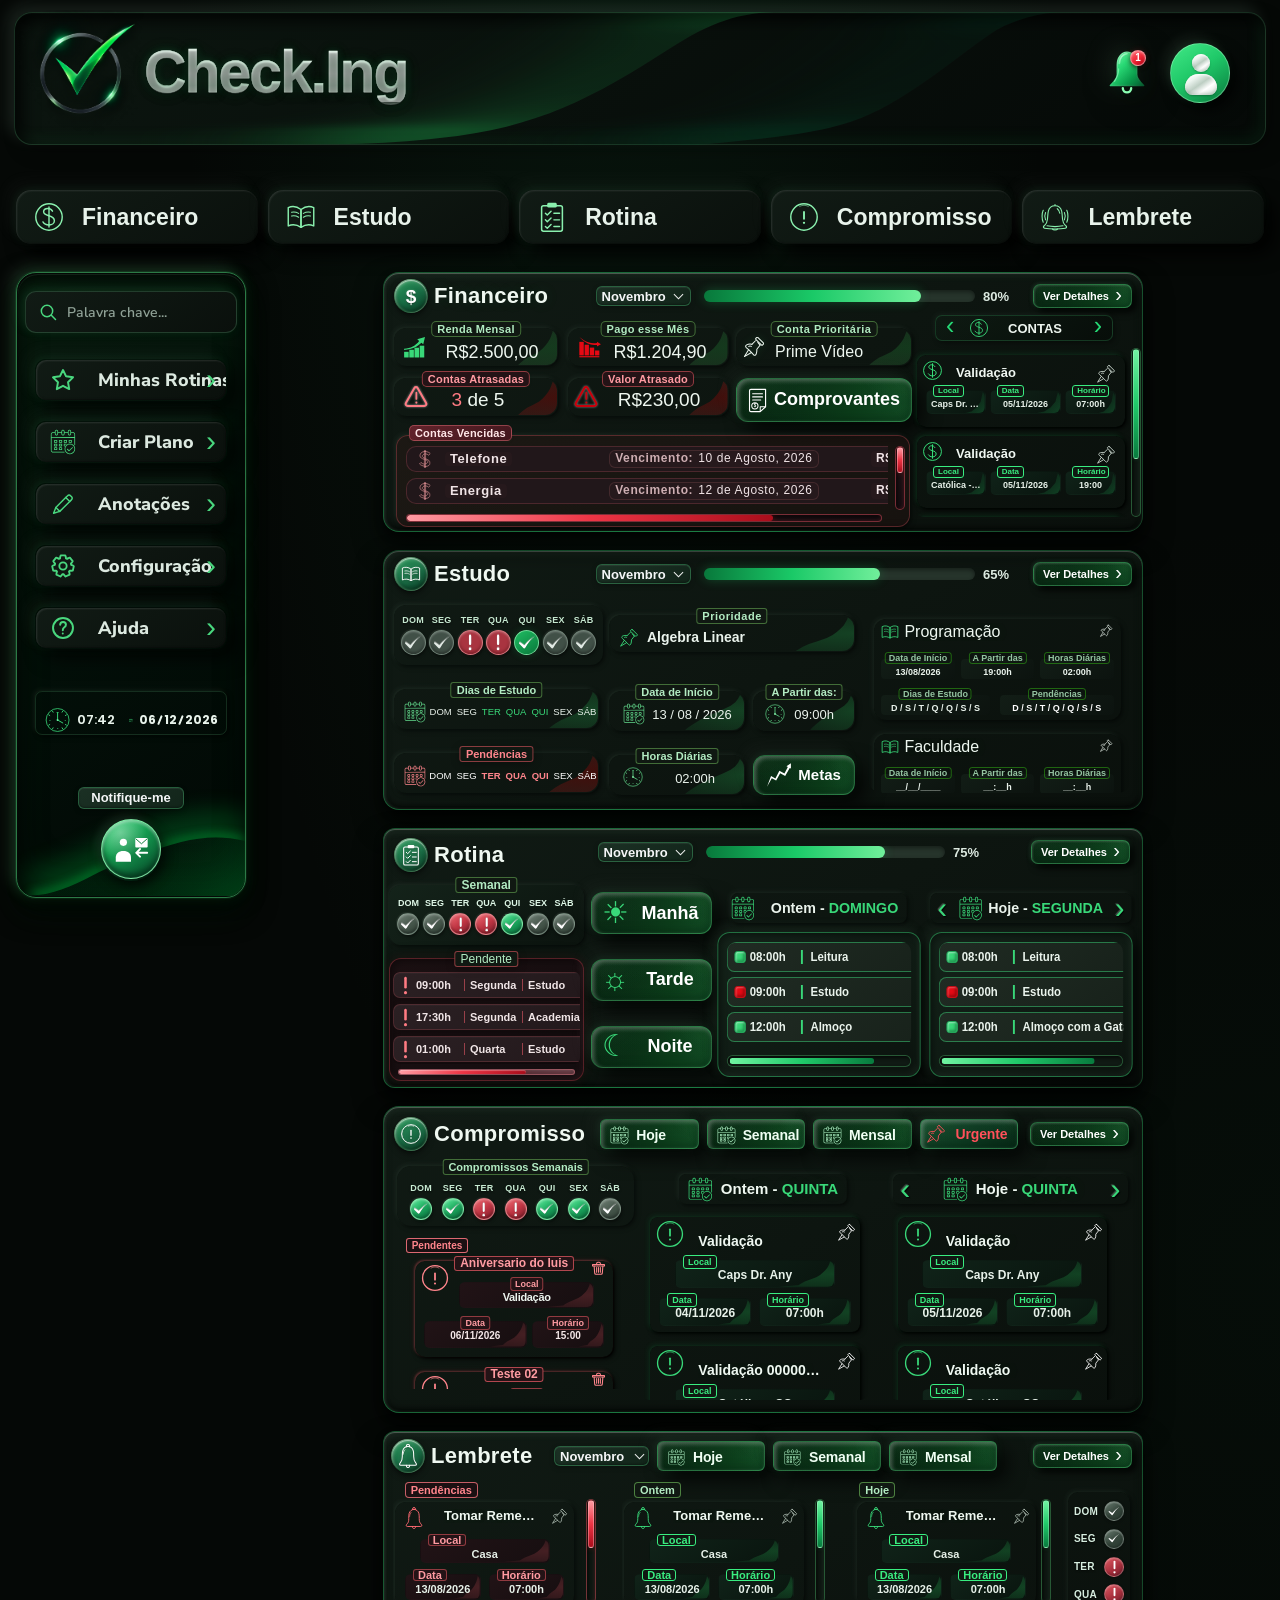
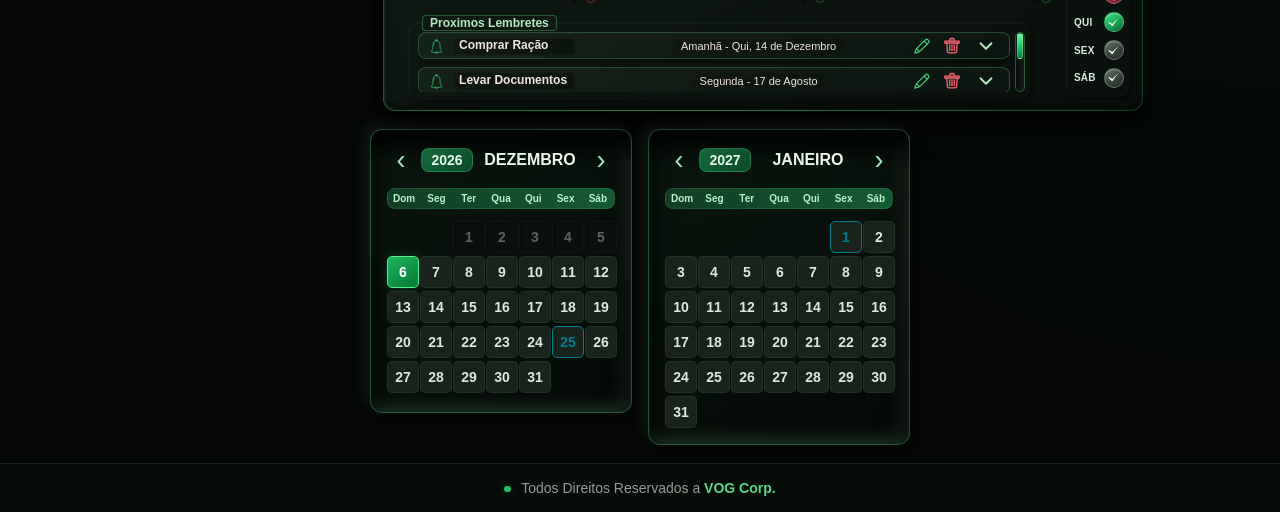
==== commit 1a2d0b80: "Restruturação geral do site Foi feito uma otimização geral no site retirando o excesso de !important" ====
--- a/index.html
+++ b/index.html
@@ -1021,8 +1021,12 @@
 </svg>
 
     <span class="data-valor">
-      <span class="data-dia"></span><span class="data-separador"></span><span class="data-mes"></span><span class="data-separador"></span><span class="data-ano"></span>
-    </span>
+    <span class="data-dia"></span>
+    <span class="data-separador"></span>
+    <span class="data-mes"></span>
+    <span class="data-separador"></span>
+    <span class="data-ano"></span>
+</span>
 
   </div>
 
--- a/style.css
+++ b/style.css
@@ -1,4 +1,8 @@
 @charset "UTF-8";
+
+/* Ordem explícita da cascata: estrutura < tema < responsividade. */
+@layer base, theme, responsive;
+@layer base{
 
 /* =========================
   CONFIGURAÇÕES GERAIS
@@ -30,9 +34,6 @@
 
 /* O atributo HTML hidden deve ocultar o elemento em qualquer viewport.
    Exceções funcionais específicas podem redefinir display com maior especificidade. */
-[hidden] {
-  display: none !important;
-}
 
   /* ID: CSS-003 | REF: APP.BASE | SELETOR: body */
   body {
@@ -988,7 +989,7 @@
 /* Ícones em branco durante o hover do menu lateral */
 /* ID: CSS-055 | REF: APP.SIDEBAR | SELETOR: .botao-menu-lateral:hover > .icone-menu-lateral */
 .botao-menu-lateral:hover > .icone-menu-lateral {
-  color: #ffffff !important;
+  color: #ffffff;
 }
 
 /* Ícone SVG branco durante o hover do menu lateral */
@@ -1339,7 +1340,7 @@
 .card-estudo,
 #painel-compromisso,
 #painel-lembrete {
-  font-family: "Segoe UI", Arial, sans-serif !important;
+  font-family: "Segoe UI", Arial, sans-serif;
 }
 
 /* CSS-353 | REF: PANEL.COMMITMENT.EVENT.TITLE | ESTRUTURA DO TÍTULO INTEGRAL */
@@ -1352,7 +1353,7 @@
 
 /* ID: CSS-082 | REF: PANEL.FINANCIAL | SELETOR: .card-financeiro .titulo-card */
 .card-financeiro .titulo-card {
-  font-family: "Segoe UI", Arial, sans-serif !important;
+  font-family: "Segoe UI", Arial, sans-serif;
   font-size: 22px;
   font-weight: 700;
 }
@@ -1904,7 +1905,7 @@
 
 /* ID: CSS-135 | REF: PANEL.FINANCIAL | SELETOR: .financeiro-mes */
 .financeiro-mes {
-  color: #dcebe1 !important;
+  color: #dcebe1;
   text-transform: uppercase;
 }
 
@@ -2173,13 +2174,13 @@
     #17271d 0%,
     #0d1711 55%,
     #111f16 100%
-  ) !important;
+  );
 
   box-shadow:
     inset 0 1px 0 rgba(255,255,255,.09),
     inset 0 -2px 5px rgba(0,0,0,.38),
     0 5px 13px rgba(0,0,0,.34),
-    0 0 10px rgba(35,190,95,.09) !important;
+    0 0 10px rgba(35,190,95,.09);
 
   box-sizing: border-box;
   width: calc(100% + 12px);
@@ -2195,7 +2196,7 @@
   gap: 5px;
   min-width: 0;
 
-  color: #c8ebd3 !important;
+  color: #c8ebd3;
   font-family: "Segoe UI", Arial, sans-serif;
   font-weight: 800;
   letter-spacing: .25px;
@@ -2217,7 +2218,7 @@
   border: 1px solid rgba(255,255,255,.28);
   border-radius: 50%;
 
-  color: #ffffff !important;
+  color: #ffffff;
   font-family: Arial, sans-serif;
   font-size: 14px;
   font-weight: 800;
@@ -2227,7 +2228,7 @@
   box-shadow:
     inset 0 1px 2px rgba(255,255,255,.20),
     inset 0 -2px 3px rgba(0,0,0,.28),
-    0 2px 4px rgba(0,0,0,.30) !important;
+    0 2px 4px rgba(0,0,0,.30);
 }
 
 /* DIA NEUTRO — GRAFITE METÁLICO */
@@ -2238,15 +2239,15 @@
     #718176 0%,
     #46564b 55%,
     #304036 100%
-  ) !important;
-
-  border-color: rgba(205,232,214,.34) !important;
+  );
+
+  border-color: rgba(205,232,214,.34);
 
   box-shadow:
     inset 0 1px 2px rgba(255,255,255,.26),
     inset 0 -2px 3px rgba(0,0,0,.34),
     -1px -1px 1px rgba(245,255,248,.08),
-    1px 2px 3px rgba(0,0,0,.42) !important;
+    1px 2px 3px rgba(0,0,0,.42);
 }
 
 /* DIA PENDENTE — ESCARLATE PREMIUM */
@@ -2257,16 +2258,16 @@
     #f16b74 0%,
     #bf3543 52%,
     #781d2a 100%
-  ) !important;
-
-  border-color: rgba(255,169,175,.58) !important;
+  );
+
+  border-color: rgba(255,169,175,.58);
 
   box-shadow:
     inset 0 1px 2px rgba(255,255,255,.28),
     inset 0 -2px 3px rgba(55,0,5,.36),
     -1px -1px 1px rgba(255,232,234,.08),
     1px 2px 3px rgba(0,0,0,.42),
-    0 1px 2px rgba(190,35,52,.13) !important;
+    0 1px 2px rgba(190,35,52,.13);
 }
 
 /* DIA CONCLUÍDO — ESMERALDA PREMIUM */
@@ -2277,16 +2278,16 @@
     #62efa0 0%,
     #1aa75c 52%,
     #086039 100%
-  ) !important;
-
-  border-color: rgba(163,255,193,.66) !important;
+  );
+
+  border-color: rgba(163,255,193,.66);
 
   box-shadow:
     inset 0 1px 2px rgba(255,255,255,.32),
     inset 0 -2px 3px rgba(0,45,20,.34),
     -1px -1px 1px rgba(235,255,240,.08),
     1px 2px 3px rgba(0,0,0,.42),
-    0 1px 2px rgba(24,190,94,.12) !important;
+    0 1px 2px rgba(24,190,94,.12);
 }
 
 /* CAMPOS DIAS DE ESTUDO E PENDÊNCIAS */
@@ -2499,8 +2500,8 @@
 .estudo-prioridade-icone {
   display: block;
 
-  width: 19px !important;
-  height: 19px !important;
+  width: 19px;
+  height: 19px;
   flex: 0 0 19px;
 
   box-sizing: border-box;
@@ -2934,23 +2935,23 @@
 
 .card-estudo .estudo-lista-atividades
 .estudo-atividade-card .estudo-atividade-pendencias {
-  border: 1px solid #e50914 !important;
-  border-color: #e50914 !important;
+  border: 1px solid #e50914;
+  border-color: #e50914;
   border-radius: 5px;
 }
 
 /* TÍTULO PENDÊNCIAS */
 .card-estudo .estudo-lista-atividades
 .estudo-atividade-card .estudo-atividade-pendencias > span {
-  color: #ff858c !important;
-  border-color: #e50914 !important;
-  background: #101812 !important;
+  color: #ff858c;
+  border-color: #e50914;
+  background: #101812;
 }
 
 /* VALOR DAS PENDÊNCIAS */
 .card-estudo .estudo-lista-atividades
 .estudo-atividade-card .estudo-atividade-pendencias > strong {
-  color: #ff858c !important;
+  color: #ff858c;
 }
 
 /* BARRAS NATIVAS SUBSTITUÍDAS PELOS TRILHOS VERTICAIS INDEPENDENTES. */
@@ -2972,7 +2973,7 @@
 
   color: #ffffff;
   font-family: "Segoe UI", Arial, sans-serif;
-  font-size: 20px !important;
+  font-size: 20px;
   font-weight: 600;
   cursor: pointer;
 
@@ -2984,8 +2985,8 @@
 /* ID: CSS-190 | REF: PANEL.FINANCIAL.RECEIPTS | SELETOR: 
 /* DIVISOR VERTICAL — REMOVIDO */
 .botao-comprovantes::before {
-  content: none !important;
-  display: none !important;
+  content: none;
+  display: none;
 }
 
 /* TEXTO CENTRALIZADO — EXCLUI A DECORAÇÃO */
@@ -3002,8 +3003,8 @@
 /* SETA BRANCA À DIREITA */
 /* ID: CSS-192 | REF: PANEL.FINANCIAL.RECEIPTS | SELETOR: ./* SETA À DIREITA — REMOVIDA */
 .botao-comprovantes::after {
-  content: none !important;
-  display: none !important;
+  content: none;
+  display: none;
 }
 
 /* AJUSTE FINAL — REFLEXO 3D SUAVE */
@@ -3142,7 +3143,7 @@
   padding: 0;
   border: none;
   border-radius: 8px;
-  background: transparent !important;
+  background: transparent;
   color: #39d879;
   box-sizing: border-box;
   transform: translateY(-50%);
@@ -3356,7 +3357,7 @@
   border: none;
   border-radius: 7px;
 
- background: transparent !important;
+ background: transparent;
 
   transform: translateY(-50%);
 }
@@ -3388,8 +3389,8 @@
 
   width: calc(100% - 45px);
   justify-self: center;
-  height: 38px !important;
-  min-height: 38px !important;
+  height: 38px;
+  min-height: 38px;
 
   border: 1px solid transparent;
   border-radius: 12px;
@@ -3543,7 +3544,7 @@
   border: none;
   border-radius: 7px;
 
-  background: transparent !important;
+  background: transparent;
 
   transform: translateY(-50%);
 }
@@ -3570,8 +3571,8 @@
 
   width: calc(100% - 42px);
 
-  height: 38px !important;
-  min-height: 38px !important;
+  height: 38px;
+  min-height: 38px;
 
   border: 1px solid transparent;
   border-radius: 12px;
@@ -3716,9 +3717,9 @@
   height: 26px;
   padding: 0;
 
-  border: none !important;
+  border: none;
   border-radius: 7px;
-  background: transparent !important;
+  background: transparent;
   filter: drop-shadow(0 0 1px rgba(255, 255, 255, 0.253));
 
   font-size: 0;
@@ -3760,7 +3761,7 @@
 
   border: none;
   border-radius: 7px;
-  background: transparent !important;
+  background: transparent;
 
   color: #c9000b;
   box-sizing: border-box;
@@ -3787,7 +3788,7 @@
 .financeiro-indicador-valor-atrasado
 .financeiro-valor-atrasado-icone
 svg g {
-  stroke-width: 1px !important;
+  stroke-width: 1px;
 }
 
 /* BORDA DEGRADÊ — VALOR ATRASADO */
@@ -4262,7 +4263,7 @@
 /* ID: CSS-267 | REF: PANEL.FINANCIAL | SELETOR: .card-financeiro .financeiro-identificacao .titulo-card */
 .card-financeiro .financeiro-identificacao .titulo-card {
   letter-spacing: 0.3px;
-  text-shadow: none !important;
+  text-shadow: none;
   flex: 0 0 auto;
   white-space: nowrap;
   margin: 0;
@@ -4516,7 +4517,7 @@
     hue-rotate(91deg)
     brightness(98%)
     contrast(91%)
-    drop-shadow(0 0 2px rgba(57, 216, 121, .30)) !important;
+    drop-shadow(0 0 2px rgba(57, 216, 121, .30));
 }
 
 /* =========================================================
@@ -4589,7 +4590,7 @@
 
 /* ID: CSS-286 | REF: PANEL.FINANCIAL.OVERDUE | SELETOR: .financeiro-alerta-icone */
 .financeiro-alerta-icone {
-  box-shadow: none !important;
+  box-shadow: none;
 }
 
 
@@ -4643,7 +4644,7 @@
 
 /* ID: CSS-291 | REF: PANEL.FINANCIAL.OVERDUE_AMOUNT | SELETOR: .financeiro-valor-atrasado-icone */
 .financeiro-valor-atrasado-icone {
-  box-shadow: none !important;
+  box-shadow: none;
 }
 
 /* =========================================================
@@ -4998,17 +4999,17 @@
 
   border-radius: 12px;
   
-  border: 1px solid rgba(198, 70, 80, .52) !important;
-  color: #ff9ba2 !important;
+  border: 1px solid rgba(198, 70, 80, .52);
+  color: #ff9ba2;
   background: linear-gradient(
     145deg,
     #241417,
     #160e10
-  ) !important;
+  );
   
   box-shadow:
     inset 0 1px 0 rgba(255, 255, 255, .035),
-    0 5px 13px rgba(0, 0, 0, .28) !important;
+    0 5px 13px rgba(0, 0, 0, .28);
 }
 
 /* TOBOGÃ — MESMO EFEITO DE CSS-0229 */
@@ -5060,9 +5061,9 @@
   position: absolute;
   z-index: 2;
 
-  background: #241316 !important;
-  border: 1px solid rgba(224, 87, 96, .58) !important;
-  color: #ff9ba2 !important;
+  background: #241316;
+  border: 1px solid rgba(224, 87, 96, .58);
+  color: #ff9ba2;
 
   box-shadow: 0 2px 8px rgba(0, 0, 0, .3);
 }
@@ -5087,7 +5088,7 @@
 
 /* DISTRIBUIÇÃO CENTRALIZADA DOS SETE DIAS */
 .card-estudo .estudo-area-esquerda .estudo-dias-lista {
-  display: flex !important;
+  display: flex;
   flex: 0 1 auto;
   align-items: center;
   justify-content: center;
@@ -5096,8 +5097,8 @@
   gap: 5px;
 
   font-family: "Segoe UI", Arial, sans-serif;
-  font-size: 9px !important;
-  font-weight: 400 !important;
+  font-size: 9px;
+  font-weight: 400;
   line-height: 1.1;
   letter-spacing: 0;
   text-align: center;
@@ -5111,7 +5112,7 @@
   width: auto;
   min-width: 0;
   font-size: 9.5px;
-  font-weight: 400 !important;
+  font-weight: 400;
   text-align: center;
   white-space: nowrap;
 }
@@ -5120,7 +5121,7 @@
 .card-estudo .estudo-area-esquerda .estudo-dias-lista > span:nth-child(3),
 .card-estudo .estudo-area-esquerda .estudo-dias-lista > span:nth-child(4),
 .card-estudo .estudo-area-esquerda .estudo-dias-lista > span:nth-child(5) {
-  color: #39d879 !important;
+  color: #39d879;
 }
 
 /* ID: CSS-311 | REF: PANEL.STUDY.PENDING | ALINHAMENTO HORIZONTAL */
@@ -5132,7 +5133,7 @@
 
 /* DISTRIBUIÇÃO CENTRALIZADA DOS SETE DIAS */
 .card-estudo .estudo-area-esquerda .estudo-pendencias-lista {
-  display: flex !important;
+  display: flex;
   flex: 0 1 auto;
   align-items: center;
   justify-content: center;
@@ -5141,13 +5142,13 @@
   gap: 5px;
 
   font-family: "Segoe UI", Arial, sans-serif;
-  font-size: 9px !important;
-  font-weight: 400 !important;
+  font-size: 9px;
+  font-weight: 400;
   line-height: 1.1;
   letter-spacing: 0;
   text-align: center;
   white-space: nowrap;
-  color: #ffffff !important;
+  color: #ffffff;
   transform: translateY(3px);
 }
 
@@ -5160,8 +5161,8 @@
 
   font-family: "Segoe UI", Arial, sans-serif;
   font-size: 9.5px;
-  font-weight: 400 !important;
-  color: #ffffff !important;
+  font-weight: 400;
+  color: #ffffff;
   text-align: center;
   white-space: nowrap;
 }
@@ -5170,8 +5171,8 @@
 .card-estudo .estudo-area-esquerda .estudo-pendencias-lista > span:nth-child(3),
 .card-estudo .estudo-area-esquerda .estudo-pendencias-lista > span:nth-child(4),
 .card-estudo .estudo-area-esquerda .estudo-pendencias-lista > span:nth-child(5) {
-  color: #ff858c !important;
-  font-weight: 700 !important;
+  color: #ff858c;
+  font-weight: 700;
 }
 
 /* ID: CSS-312 | REF: PANEL.STUDY.CLOCKS | ALINHAMENTO DOS RELÓGIOS */
@@ -5204,8 +5205,8 @@
 .card-estudo .estudo-area-central .estudo-horas-diarias > .estudo-campo-icone svg {
   display: block;
   flex: 0 0 22px;
-  width: 22px !important;
-  height: 22px !important;
+  width: 22px;
+  height: 22px;
   margin: 0;
   padding: 0;
   transform: translateY(3px);
@@ -5447,13 +5448,13 @@
   width: max-content;
   padding: 0 3px;
 
-  background-color: #101812 !important;
-  background-image: none !important;
+  background-color: #101812;
+  background-image: none;
 
   border: 1px solid #39c914;
   border-radius: 3px;
 
-  color: #39d879 !important;
+  color: #39d879;
   font-family: "Segoe UI", Arial, sans-serif;
   font-size: 9px;
   font-weight: 700;
@@ -5658,9 +5659,9 @@
 .rotina-card-pendencias
 .estudo-campo-rotulo {
   z-index: 2;
-  background: #241316 !important;
-  border: 1px solid rgba(224, 87, 96, .58) !important;
-  color: #ff9ba2 !important;
+  background: #241316;
+  border: 1px solid rgba(224, 87, 96, .58);
+  color: #ff9ba2;
   box-shadow: 0 2px 8px rgba(0, 0, 0, .3);
 }
 
@@ -5716,7 +5717,7 @@
 
   color: #172333;
   font-family: "Segoe UI", Arial, sans-serif;
-  font-size: 8px !important;
+  font-size: 8px;
   font-weight: 700;
   white-space: nowrap;
 }
@@ -5821,9 +5822,9 @@
       #075b21 35%,
       #0b7d2b 68%,
       #1ba247 100%
-    ) !important;
-
-  border: 1px solid rgba(80,220,115,.65) !important;
+    );
+
+  border: 1px solid rgba(80,220,115,.65);
   border-radius: 12px;
   color: #ffffff;
 
@@ -5833,7 +5834,7 @@
     inset 0 -4px 5px rgba(0,25,5,.55),
     inset 1px 0 3px rgba(255,255,255,.12),
     inset -1px 0 3px rgba(0,20,5,.25),
-    0 5px 8px rgba(0,0,0,.32) !important;
+    0 5px 8px rgba(0,0,0,.32);
 
   box-sizing: border-box;
   isolation: isolate;
@@ -5854,7 +5855,7 @@
     inset 2px 2px 4px rgba(255,255,255,.32),
     inset -3px -4px 7px rgba(0,35,15,.30),
     5px 8px 14px rgba(0,75,35,.30),
-    0 0 12px rgba(43,219,103,.28) !important;
+    0 0 12px rgba(43,219,103,.28);
 }
 
 /* CLIQUE */
@@ -5864,7 +5865,7 @@
   box-shadow:
     inset 5px 5px 10px rgba(0,45,20,.35),
     inset -3px -3px 7px rgba(110,255,160,.16),
-    0 2px 4px rgba(0,50,20,.18) !important;
+    0 2px 4px rgba(0,50,20,.18);
 }
 
 .card-painel-novo .rotina-periodo-icone {
@@ -5881,8 +5882,8 @@
 .card-painel-novo
 .rotina-periodo-manha
 .rotina-periodo-icone::before {
-  font-size: 30px !important;
-  line-height: 1 !important;
+  font-size: 30px;
+  line-height: 1;
 }
 
 .card-painel-novo .rotina-periodo-tarde .rotina-periodo-icone::before {
@@ -5893,8 +5894,8 @@
 .card-painel-novo
 .rotina-periodo-tarde
 .rotina-periodo-icone::before {
-  font-size: 30px !important;
-  line-height: 1 !important;
+  font-size: 30px;
+  line-height: 1;
 }
 
 .card-painel-novo .rotina-periodo-noite .rotina-periodo-icone::before {
@@ -5905,8 +5906,8 @@
 .card-painel-novo
 .rotina-periodo-noite
 .rotina-periodo-icone::before {
-  font-size: 30px !important;
-  line-height: 1 !important;
+  font-size: 30px;
+  line-height: 1;
 }
 
 .card-painel-novo .rotina-periodo-card h3 {
@@ -5958,7 +5959,7 @@
 
 /* Remove o ícone antigo */
 .card-painel-novo .rotina-agenda-icone::before {
-  content: none !important;
+  content: none;
 }
 
 .card-painel-novo .rotina-agenda-cabecalho h3 {
@@ -5998,7 +5999,7 @@
 /* ID: CSS-327 | REF: PANEL.ROUTINE.TYPOGRAPHY | PADRONIZAÇÃO TIPOGRÁFICA */
 
 .card-painel-novo {
-  font-family: "Segoe UI", Arial, sans-serif !important;
+  font-family: "Segoe UI", Arial, sans-serif;
 }
 
 
@@ -6091,17 +6092,17 @@
 /* ID: CSS-333 | REF: PANEL.ROUTINE.HEADER.ICON | DIMENSÕES E POSICIONAMENTO */
 
 .card-central.card-painel-novo .rotina-identificacao > .painel-icone-neumo {
-  display: inline-flex !important;
-  flex: 0 0 34px !important;
-  width: 34px !important;
-  height: 34px !important;
-
-  align-items: center !important;
-  justify-content: center !important;
-
-  border-radius: 50% !important;
-  transform: none !important;
-  box-sizing: border-box !important;
+  display: inline-flex;
+  flex: 0 0 34px;
+  width: 34px;
+  height: 34px;
+
+  align-items: center;
+  justify-content: center;
+
+  border-radius: 50%;
+  transform: none;
+  box-sizing: border-box;
 }
 
 /* ID: CSS-334 | REF: PANEL.ROUTINE.HEADER | ALINHAMENTO COM ESTUDO */
@@ -6133,8 +6134,8 @@
 
 .card-central.card-painel-novo .rotina-identificacao > .painel-icone-neumo svg {
     display: block;
-    width: 24px !important;
-    height: 24px !important;
+    width: 24px;
+    height: 24px;
 
     filter:
         brightness(1.12)
@@ -6167,9 +6168,9 @@
             rgba(133, 220, 157, .62) 24%,
             rgba(25, 91, 52, .94) 62%,
             rgba(151, 222, 169, .58) 100%
-        ) border-box !important;
-
-    border: 1px solid transparent !important;
+        ) border-box;
+
+    border: 1px solid transparent;
 
     box-shadow:
         0 3px 6px rgba(0, 0, 0, .44),
@@ -6178,9 +6179,9 @@
         inset 1px 1px 3px rgba(225, 255, 232, .30),
         inset 0 3px 5px rgba(133, 220, 157, .20),
         inset 0 -2px 4px rgba(0, 18, 9, .48),
-        inset -1px 0 2px rgba(0, 18, 9, .20) !important;
-
-    color: #ffffff !important;
+        inset -1px 0 2px rgba(0, 18, 9, .20);
+
+    color: #ffffff;
 }
 
 
@@ -6206,7 +6207,7 @@
   height: 12px;
   overflow: hidden;
   border-radius: 999px;
-  background: #26342b !important;
+  background: #26342b;
   box-shadow: inset 0 2px 4px rgba(0, 0, 0, .42);
 }
 
@@ -6221,14 +6222,14 @@
     #08783b,
     #1ac967,
     #71ef9b
-  ) !important;
+  );
   box-shadow: 0 0 11px rgba(32, 206, 104, .28);
 }
 
 /* ID: CSS-341 | REF: PANEL.ROUTINE.HEADER.PROGRESS.VALUE | SELETOR: .rotina-progresso > strong */
 .card-central.card-painel-novo .rotina-progresso > strong {
   flex: 0 0 auto;
-  color: #dce9e0 !important;
+  color: #dce9e0;
   font-family: "Segoe UI", Arial, sans-serif;
   font-size: 13px;
   font-weight: 700;
@@ -6278,36 +6279,36 @@
 /* TÍTULO SEMANAL — BORDA VERDE SUTIL */
 #card-rotina-semanal .rotina-card-cabecalho h3.estudo-campo-rotulo {
   font-weight: 600;
-  border: 1px solid rgba(126, 214, 103, .45) !important;
+  border: 1px solid rgba(126, 214, 103, .45);
   border-radius: 3px;
 }
 
 /* ID: CSS-345 | REF: PANEL.ROUTINE.WEEKLY.STATUS | CÍRCULOS REDUZIDOS E COLORIDOS */
 
 .card-central.card-painel-novo .rotina-dia-status {
-  display: flex !important;
-  align-items: center !important;
-  justify-content: center !important;
-
-  width: 22px !important;
-  height: 22px !important;
-  min-width: 20px !important;
+  display: flex;
+  align-items: center;
+  justify-content: center;
+
+  width: 22px;
+  height: 22px;
+  min-width: 20px;
   box-sizing: border-box;
 
-  border: 1px solid rgba(255,255,255,.28) !important;
-  border-radius: 50% !important;
-
-  color: #ffffff !important;
+  border: 1px solid rgba(255,255,255,.28);
+  border-radius: 50%;
+
+  color: #ffffff;
   font-family: 'Sora', Arial, sans-serif;
-  font-size: 11px !important;
-  font-weight: 800 !important;
-  line-height: 1 !important;
+  font-size: 11px;
+  font-weight: 800;
+  line-height: 1;
   text-shadow: 0 1px 2px rgba(0,0,0,.45);
 
   box-shadow:
     inset 0 1px 1px rgba(255,255,255,.20),
     inset 0 -1px 2px rgba(0,0,0,.28),
-    0 1px 3px rgba(0,0,0,.30) !important;
+    0 1px 3px rgba(0,0,0,.30);
 }
 
 /* NEUTRO — CINZA */
@@ -6323,15 +6324,15 @@
     #718176 0%,
     #46564b 55%,
     #304036 100%
-  ) !important;
-
-  border-color: rgba(205,232,214,.34) !important;
+  );
+
+  border-color: rgba(205,232,214,.34);
 
   box-shadow:
     inset 0 1px 2px rgba(255,255,255,.26),
     inset 0 -2px 3px rgba(0,0,0,.34),
     -1px -1px 1px rgba(245,255,248,.08),
-    1px 2px 3px rgba(0,0,0,.42) !important;
+    1px 2px 3px rgba(0,0,0,.42);
 }
 
 /* PENDENTE — ESCARLATE PREMIUM */
@@ -6342,7 +6343,7 @@
     inset 0 -2px 3px rgba(55,0,5,.36),
     -1px -1px 1px rgba(255,232,234,.08),
     1px 2px 3px rgba(0,0,0,.42),
-    0 1px 2px rgba(190,35,52,.13) !important;
+    0 1px 2px rgba(190,35,52,.13);
 }
 
 /* CONCLUÍDO — ESMERALDA PREMIUM */
@@ -6353,7 +6354,7 @@
     inset 0 -2px 3px rgba(0,45,20,.34),
     -1px -1px 1px rgba(235,255,240,.08),
     1px 2px 3px rgba(0,0,0,.42),
-    0 1px 2px rgba(24,190,94,.12) !important;
+    0 1px 2px rgba(24,190,94,.12);
 }
 
 /* PENDENTE — ESCARLATE */
@@ -6363,9 +6364,9 @@
     #f16b74 0%,
     #bf3543 52%,
     #781d2a 100%
-  ) !important;
-
-  border-color: rgba(255,169,175,.58) !important;
+  );
+
+  border-color: rgba(255,169,175,.58);
 }
 
 /* CONCLUÍDO — ESMERALDA */
@@ -6375,9 +6376,9 @@
     #62efa0 0%,
     #1aa75c 52%,
     #086039 100%
-  ) !important;
-
-  border-color: rgba(163,255,193,.66) !important;
+  );
+
+  border-color: rgba(163,255,193,.66);
 }
 
 /* DESLOCAMENTO DA COLUNA DOS DIAS — PENDÊNCIAS */
@@ -6398,7 +6399,7 @@
 #card-rotina-pendente .rotina-pendencia-item > :nth-child(2),
 #card-rotina-pendente .rotina-pendencia-item > :nth-child(3),
 #card-rotina-pendente .rotina-pendencia-item > :nth-child(4) {
-  font-size: 11px !important;
+  font-size: 11px;
 }
 
 /* ID: CSS-346 | REF: PANEL.ROUTINE.AGENDA.TODAY.POSITION | SELETOR: #card-agenda-hoje */
@@ -6667,11 +6668,11 @@
     font-weight: 400;
     line-height: 1.1;
 
-    width: 180px !important;
-    max-width: none !important;
-
-    overflow: visible !important;
-    text-overflow: clip !important;
+    width: 180px;
+    max-width: none;
+
+    overflow: visible;
+    text-overflow: clip;
     white-space: nowrap;
 }
 
@@ -6844,7 +6845,7 @@
 /* ESPAÇAMENTO ENTRE OS CARDS — PENDENTES */
 
 #painel-compromisso #lista-compromissos-pendentes {
-    row-gap: 18px !important;
+    row-gap: 18px;
 }
 
 /* ==========================================================
@@ -6985,63 +6986,65 @@
 }
 
 .card-financeiro > .financeiro-agenda-hoje-wrap > #agenda-financeiro-hoje {
-  position: relative !important;
-  inset: auto !important;
-  display: flex !important;
+  position: relative;
+  inset: auto;
+  display: flex;
   flex: 1 1 auto;
   flex-direction: column;
-  width: 100% !important;
-  height: 100% !important;
-  min-width: 0 !important;
-  min-height: 0 !important;
-  max-width: 100% !important;
-  max-height: 100% !important;
-  margin: 0 !important;
-  padding: 7px 8px 8px !important;
-  box-sizing: border-box !important;
-  overflow: hidden !important;
-  gap: 6px !important;
+  width: 100%;
+  height: 100%;
+  min-width: 0;
+  min-height: 0;
+  max-width: 100%;
+  max-height: 100%;
+  margin: 0;
+  padding: 7px 8px 8px;
+  box-sizing: border-box;
+  overflow: hidden;
+  gap: 6px;
 }
 
 .card-financeiro > .financeiro-agenda-hoje-wrap #lista-financeiro-hoje {
-  display: flex !important;
-  flex: 1 1 auto !important;
-  flex-direction: column !important;
-  min-width: 0 !important;
-  min-height: 0 !important;
-  max-height: none !important;
-  margin: 0 !important;
-  padding: 5px 8px 8px 2px !important;
-  overflow-x: hidden !important;
-  overflow-y: auto !important;
-  box-sizing: border-box !important;
+  display: flex;
+  flex: 1 1 auto;
+  flex-direction: column;
+  min-width: 0;
+  min-height: 0;
+  max-height: none;
+  margin: 0;
+  padding: 5px 8px 8px 2px;
+  overflow-x: hidden;
+  overflow-y: auto;
+  box-sizing: border-box;
 }
 
 @media (max-width: 700px) {
   .card-financeiro > .financeiro-agenda-hoje-wrap {
-    position: relative !important;
-    inset: auto !important;
-    top: auto !important;
-    right: auto !important;
+    position: relative;
+    inset: auto;
+    top: auto;
+    right: auto;
     z-index: 1;
-    width: 100% !important;
-    max-width: 100% !important;
-    height: 238px !important;
-    min-height: 238px !important;
-    margin: 14px 0 3px !important;
-    align-self: stretch !important;
+    width: 100%;
+    max-width: 100%;
+    height: 238px;
+    min-height: 238px;
+    margin: 14px 0 3px;
+    align-self: stretch;
   }
 
   .card-financeiro > .financeiro-agenda-hoje-wrap > #agenda-financeiro-hoje {
-    width: 100% !important;
-    height: 100% !important;
-    min-height: 0 !important;
+    width: 100%;
+    height: 100%;
+    min-height: 0;
   }
 }
 
 @media (max-width: 380px) {
   .card-financeiro > .financeiro-agenda-hoje-wrap {
-    height: 224px !important;
-    min-height: 224px !important;
+    height: 224px;
+    min-height: 224px;
   }
 }
+}
+
--- a/tema-dark.css
+++ b/tema-dark.css
@@ -1,4 +1,5 @@
 @charset "UTF-8";
+@layer theme{
 
 /* ==========================================================
    CHECK-IN — TEMA ESCURO PREMIUM
@@ -44,11 +45,11 @@
 /* ID: DARK-003 | REF: APP.BASE | SELETOR: body */
 body {
   min-height: 100vh;
-  background: #050806 !important;
+  background: #050806;
   background:
     radial-gradient(ellipse at 48% -18%, rgba(24, 100, 55, .17), transparent 48%),
     radial-gradient(ellipse at 100% 60%, rgba(14, 75, 40, .08), transparent 42%),
-    var(--ci-bg) !important;
+    var(--ci-bg);
   color: #edf5ef;
   color: var(--ci-text);
 }
@@ -60,7 +61,7 @@
         145deg,
         rgba(12, 22, 16, .98),
         rgba(5, 9, 7, .99)
-    ) !important;
+    );
 
     border: 1px solid rgba(67, 132, 91, .30);
 
@@ -69,7 +70,7 @@
          7px  7px 18px rgba(0, 0, 0, .28),
         inset 8px 8px 16px rgba(0, 0, 0, .78),
         inset -6px -6px 14px rgba(35, 125, 69, .12),
-        inset 0 1px 0 rgba(211, 255, 225, .06) !important;
+        inset 0 1px 0 rgba(211, 255, 225, .06);
 }
 
 /* ID: DARK-005 | REF: APP.HEADER | SELETOR: .logo-nome */
@@ -97,7 +98,7 @@
 background-clip: text;
 -webkit-background-clip: text;
 -webkit-text-fill-color: transparent;
-color: transparent !important;
+color: transparent;
 
 -webkit-text-stroke: .35px rgba(220, 255, 232, .25);
 
@@ -131,15 +132,15 @@
         #42e987 0%,
         #20c969 45%,
         #087b3d 100%
-    ) !important;
-
-    border: 1px solid rgba(190, 255, 210, .38) !important;
+    );
+
+    border: 1px solid rgba(190, 255, 210, .38);
 
     box-shadow:
         -5px -5px 10px rgba(210, 255, 225, .07),
          6px  7px 14px rgba(0, 0, 0, .58),
         inset 1px 1px 2px rgba(255, 255, 255, .18),
-        inset -3px -4px 7px rgba(0, 45, 20, .32) !important;
+        inset -3px -4px 7px rgba(0, 45, 20, .32);
 
     transition:
         background .25s ease,
@@ -154,13 +155,13 @@
         #55f397 0%,
         #27d875 48%,
         #0a8845 100%
-    ) !important;
+    );
 
     box-shadow:
         -6px -6px 12px rgba(210, 255, 225, .09),
          7px  8px 16px rgba(0, 0, 0, .62),
         inset 1px 1px 2px rgba(255, 255, 255, .22),
-        inset -3px -4px 7px rgba(0, 45, 20, .30) !important;
+        inset -3px -4px 7px rgba(0, 45, 20, .30);
 }
 
 /* PERFIL — ACABAMENTO PRATA METÁLICO */
@@ -175,7 +176,7 @@
         #bdcec3 48%,
         #ffffff 68%,
         #c9d9ce 100%
-    ) !important;
+    );
 
     box-shadow:
         inset 0 1px 2px rgba(255, 255, 255, .95),
@@ -185,34 +186,34 @@
 /* Navegação superior */
 /* ID: DARK-009 | REF: APP.NAVIGATION.PRIMARY | SELETOR: .botao-menu */
 .botao-menu {
-  border: 1px solid rgba(75, 146, 99, .38) !important;
+  border: 1px solid rgba(75, 146, 99, .38);
   border-radius: 15px;
-  background: linear-gradient(145deg, #111b15, #0a100c) !important;
+  background: linear-gradient(145deg, #111b15, #0a100c);
   box-shadow:
     inset 0 1px 0 rgba(255, 255, 255, .035),
     0 7px 17px rgba(0, 0, 0, .34),
-    0 0 16px rgba(22, 177, 83, .045) !important;
-  color: #e8f3eb !important;
+    0 0 16px rgba(22, 177, 83, .045);
+  color: #e8f3eb;
   transition: background .2s ease, border-color .2s ease, transform .2s ease, box-shadow .2s ease;
 }
 
 /* ID: DARK-010 | REF: APP.BASE | SELETOR: .botao-icone */
 .botao-icone {
-  color: #41ed86 !important;
-  color: var(--ci-green-bright) !important;
+  color: #41ed86;
+  color: var(--ci-green-bright);
 }
 
 /* ID: DARK-011 | REF: APP.NAVIGATION.PRIMARY | SELETOR: .botao-menu:hover */
 .botao-menu:hover {
-  border-color: rgba(60, 224, 119, .75) !important;
-  background: linear-gradient(145deg, #116b3a, #0b3e25) !important;
-  color: #ffffff !important;
-  box-shadow: 0 8px 22px rgba(0, 0, 0, .45), 0 0 19px rgba(31, 207, 101, .16) !important;
+  border-color: rgba(60, 224, 119, .75);
+  background: linear-gradient(145deg, #116b3a, #0b3e25);
+  color: #ffffff;
+  box-shadow: 0 8px 22px rgba(0, 0, 0, .45), 0 0 19px rgba(31, 207, 101, .16);
 }
 
 /* ID: DARK-012 | REF: APP.NAVIGATION.PRIMARY | SELETOR: .botao-menu:hover .botao-icone */
 .botao-menu:hover .botao-icone {
-  color: #ffffff !important;
+  color: #ffffff;
 }
 
 /* ID: DARK-013 | REF: PANEL.FINANCIAL | SELETOR: .botao-menu:focus-visible, .botao-menu-lateral:focus-visible, .seta-calendario:focus-visible, .card-financeiro button:focus-visible */
@@ -220,53 +221,45 @@
 .botao-menu-lateral:focus-visible,
 .seta-calendario:focus-visible,
 .card-financeiro button:focus-visible {
-  outline: 2px solid #41ed86 !important;
-  outline: 2px solid var(--ci-green-bright) !important;
+  outline: 2px solid #41ed86;
+  outline: 2px solid var(--ci-green-bright);
   outline-offset: 3px;
 }
-
-/* Estrutura do conteúdo */
-/* ID: DARK-014 | REF: APP.SIDEBAR | SELETOR: .painel-esquerdo */
-.painel-esquerdo {
-    border-radius: 20px;
-}
-
-/* ID: DARK-015 | REF: APP.SIDEBAR | SELETOR: .painel-esquerdo */
 
 /* ID: DARK-016 | REF: APP.SIDEBAR | SELETOR: .botao-menu-lateral */
 .botao-menu-lateral {
-  border: 1px solid rgba(76, 139, 97, .26) !important;
+  border: 1px solid rgba(76, 139, 97, .26);
   border-radius: 11px;
-  background: linear-gradient(145deg, #111b15, #0b120e) !important;
-  box-shadow: inset 0 1px 0 rgba(255, 255, 255, .025), 0 4px 10px rgba(0, 0, 0, .24) !important;
-  color: #dce9e0 !important;
+  background: linear-gradient(145deg, #111b15, #0b120e);
+  box-shadow: inset 0 1px 0 rgba(255, 255, 255, .025), 0 4px 10px rgba(0, 0, 0, .24);
+  color: #dce9e0;
 }
 
 /* ID: DARK-017 | REF: APP.SIDEBAR | SELETOR: .botao-menu-lateral::after, .icone-menu-lateral, .botao-menu-lateral > svg */
 .botao-menu-lateral::after,
 .icone-menu-lateral,
 .botao-menu-lateral > svg {
-  color: #49d77e !important;
+  color: #49d77e;
 }
 
 /* ID: DARK-018 | REF: APP.SIDEBAR | SELETOR: .botao-menu-lateral:hover */
 .botao-menu-lateral:hover {
-  border-color: rgba(69, 224, 126, .65) !important;
-  background: linear-gradient(145deg, #116c3b, #0a4328) !important;
-  color: #ffffff !important;
-  box-shadow: 0 7px 16px rgba(0, 0, 0, .35), 0 0 17px rgba(32, 206, 104, .12) !important;
+  border-color: rgba(69, 224, 126, .65);
+  background: linear-gradient(145deg, #116c3b, #0a4328);
+  color: #ffffff;
+  box-shadow: 0 7px 16px rgba(0, 0, 0, .35), 0 0 17px rgba(32, 206, 104, .12);
 }
 
 /* ID: DARK-019 | REF: APP.SIDEBAR | SELETOR: .botao-menu-lateral:hover::after, .botao-menu-lateral:hover > .icone-menu-lateral, .botao-menu-lateral:hover > svg */
 .botao-menu-lateral:hover::after,
 .botao-menu-lateral:hover > .icone-menu-lateral,
 .botao-menu-lateral:hover > svg {
-  color: #ffffff !important;
+  color: #ffffff;
 }
 
 /* ID: DARK-020 | REF: APP.SIDEBAR | SELETOR: .botao-menu-lateral::before */
 .botao-menu-lateral::before {
-  background: radial-gradient(ellipse at 22% 50%, rgba(84, 255, 142, .11), transparent 66%) !important;
+  background: radial-gradient(ellipse at 22% 50%, rgba(84, 255, 142, .11), transparent 66%);
 }
 
 /* FUNDOS TRANSPARENTES DOS CINCO ÍCONES */
@@ -277,48 +270,15 @@
 .menu-lateral .botao-menu-lateral:nth-child(3) > .icone-menu-lateral,
 .menu-lateral .botao-menu-lateral:nth-child(4) > .icone-menu-lateral,
 .menu-lateral .botao-menu-lateral:nth-child(5) > .icone-menu-lateral {
-    background: transparent !important;
-    border: none !important;
+    background: transparent;
+    border: none;
 }
 
 /* REMOVE O FUNDO SOMENTE DO ÍCONE DO BOTÃO EM HOVER */
 /* ID: DARK-022 | REF: APP.SIDEBAR | SELETOR: .menu-lateral .botao-menu-lateral:hover > .icone-menu-lateral, .menu-lateral .botao-menu-lateral:hover > svg */
 .menu-lateral .botao-menu-lateral:hover > .icone-menu-lateral,
 .menu-lateral .botao-menu-lateral:hover > svg {
-    background-color: transparent !important;
-}
-
-/* ID: DARK-023 | REF: APP.SIDEBAR | CARD DE HORÁRIO E DATA */
-.painel-esquerdo > .area-inferior-painel {
-
-  background: transparent !important;
-  border: 1px solid rgba(71, 133, 91, .28) !important;
-
-  box-shadow:
-    -2px -2px 5px rgba(220, 255, 232, 0.055),
-    -1px -1px 2px rgba(220, 255, 232, 0.025),
-     2px  2px 5px rgba(0, 0, 0, 0.38),
-     1px  1px 2px rgba(0, 0, 0, 0.22) !important;
-}
-
-/* ID: DARK-024 | REF: APP.SIDEBAR | SELETOR: .area-inferior-painel .horario-painel, .area-inferior-painel .data-painel */
-.area-inferior-painel .horario-painel,
-.area-inferior-painel .data-painel {
-  color: #e3eee6 !important;
-}
-
-/* ID: DARK-025 | REF: APP.SIDEBAR | SELETOR: .horario-valor, .data-valor */
-.horario-valor,
-.data-valor {
-  color: #e9f4ec !important;
-}
-
-/* ID: DARK-026 | REF: APP.SIDEBAR | SELETOR: .notificacao-titulo */
-.notificacao-titulo {
-  background: linear-gradient(145deg, #111b15, #0b120e) !important;
-  border: 1px solid rgba(63, 183, 105, .3) !important;
-  box-shadow: 0 4px 12px rgba(0, 0, 0, .25) !important;
-  color: #dcebe1 !important;
+    background-color: transparent;
 }
 
 /* Calendários */
@@ -328,9 +288,9 @@
       145deg,
       #0b170f 0%,
       #040906 100%
-  ) !important;
-
-  border: 1px solid rgba(75, 160, 105, .45) !important;
+  );
+
+  border: 1px solid rgba(75, 160, 105, .45);
 
   box-shadow:
       -6px -6px 14px rgba(210, 255, 225, .075),
@@ -338,68 +298,68 @@
       inset 0 15px 27px rgba(0, 0, 0, .98),
       inset 0 -4px 10px rgba(37, 150, 78, .12),
       inset 0 1px 3px rgba(211, 255, 225, .14),
-      inset -8px -8px 16px rgba(210, 255, 225, .12) !important;
+      inset -8px -8px 16px rgba(210, 255, 225, .12);
 }
 
 /* ID: DARK-028 | REF: PANEL.CALENDAR | SELETOR: .calendario-titulo */
 .calendario-titulo {
-  color: #edf7f0 !important;
+  color: #edf7f0;
 }
 
 /* ID: DARK-029 | REF: PANEL.CALENDAR | SELETOR: .calendario-dias-semana */
 .calendario-dias-semana {
-  background: linear-gradient(90deg, #123d25, #145a32) !important;
-  color: #b9f4ca !important;
+  background: linear-gradient(90deg, #123d25, #145a32);
+  color: #b9f4ca;
   border: 1px solid rgba(65, 188, 108, .2);
 }
 
 /* ID: DARK-030 | REF: PANEL.CALENDAR | SELETOR: .calendario-dia */
 .calendario-dia {
-  background: #17231b !important;
+  background: #17231b;
   border: 1px solid rgba(88, 140, 101, .16);
-  color: #dce9df !important;
+  color: #dce9df;
   transition: background .16s ease, border-color .16s ease, color .16s ease;
 }
 
 /* ID: DARK-031 | REF: PANEL.CALENDAR | SELETOR: .calendario-dia:hover */
 .calendario-dia:hover {
-  background: #1d3827 !important;
+  background: #1d3827;
   border-color: rgba(69, 216, 119, .42);
 }
 
 /* ID: DARK-032 | REF: PANEL.CALENDAR | SELETOR: .calendario-dia.hoje */
 .calendario-dia.hoje {
-  background: linear-gradient(145deg, #1bb65d, #08783a) !important;
-  border: 1px solid #5af08d !important;
+  background: linear-gradient(145deg, #1bb65d, #08783a);
+  border: 1px solid #5af08d;
   box-shadow: 0 0 12px rgba(34, 211, 104, .2);
-  color: #ffffff !important;
+  color: #ffffff;
 }
 
 /* DIAS PASSADOS — APARÊNCIA DISCRETA */
 /* ID: DARK-033 | REF: PANEL.CALENDAR | SELETOR: .calendario-dia.dia-passado */
 .calendario-dia.dia-passado {
-  background: #0b100d !important;
-  color: #59665d !important;
-  border-color: rgba(88, 110, 95, .08) !important;
-  box-shadow: inset 1px 1px 2px rgba(0, 0, 0, .30) !important;
+  background: #0b100d;
+  color: #59665d;
+  border-color: rgba(88, 110, 95, .08);
+  box-shadow: inset 1px 1px 2px rgba(0, 0, 0, .30);
 }
 
 /* ID: DARK-034 | REF: PANEL.CALENDAR | SELETOR: .calendario-ano */
 .calendario-ano {
-  background: linear-gradient(145deg, #176b3b, #0d4829) !important;
+  background: linear-gradient(145deg, #176b3b, #0d4829);
   border: 1px solid rgba(73, 211, 125, .3);
-  color: #e7f8ec !important;
+  color: #e7f8ec;
 }
 
 /* ID: DARK-035 | REF: PANEL.CALENDAR | SELETOR: .seta-calendario */
 .seta-calendario {
-  color: #a8e8bc !important;
+  color: #a8e8bc;
 }
 
 /* ID: DARK-036 | REF: PANEL.CALENDAR | SELETOR: .seta-calendario:hover */
 .seta-calendario:hover {
-  background: #163d27 !important;
-  color: #ffffff !important;
+  background: #163d27;
+  color: #ffffff;
 }
 
 /* Cartões principais */
@@ -407,9 +367,9 @@
 .card-central {
   background:
     linear-gradient(150deg, #101a14 0%, #0a100c 100%) padding-box,
-    linear-gradient(120deg, rgba(27, 99, 55, .8), rgba(39, 186, 99, .65), rgba(25, 75, 44, .8)) border-box !important;
-  border: 2px solid transparent !important;
-  box-shadow: 0 12px 28px rgba(0, 0, 0, .42), inset 0 1px 0 rgba(255, 255, 255, .025) !important;
+    linear-gradient(120deg, rgba(27, 99, 55, .8), rgba(39, 186, 99, .65), rgba(25, 75, 44, .8)) border-box;
+  border: 2px solid transparent;
+  box-shadow: 0 12px 28px rgba(0, 0, 0, .42), inset 0 1px 0 rgba(255, 255, 255, .025);
   color: #edf5ef;
   color: var(--ci-text);
 }
@@ -428,14 +388,14 @@
     inset 0 3px 7px rgba(150, 210, 165, .10),
     inset 1px 0 3px rgba(210, 255, 225, .11),
     inset 0 -3px 7px rgba(0, 0, 0, .70),
-    inset -1px 0 3px rgba(0, 0, 0, .43) !important;
+    inset -1px 0 3px rgba(0, 0, 0, .43);
 }
 
 /* ID: DARK-039 | REF: PANEL.FINANCIAL | SELETOR: .card-financeiro */
 .card-financeiro {
-  border: 1px solid transparent !important;
-  border-radius: 16px !important;
-  color: #e9f4ec !important;
+  border: 1px solid transparent;
+  border-radius: 16px;
+  color: #e9f4ec;
 }
 
 
@@ -443,9 +403,9 @@
    GEOMETRIA EXTERNA PRESERVADA — SUPERFÍCIE EM DARK-0246 */
 
 .card-estudo {
-  border: 1px solid transparent !important;
-  border-radius: 16px !important;
-  color: #e9f4ec !important;
+  border: 1px solid transparent;
+  border-radius: 16px;
+  color: #e9f4ec;
 }
 
 
@@ -453,18 +413,18 @@
 .titulo-card,
 .card-financeiro .titulo-card,
 .card-estudo .titulo-card {
-  background: none !important;
-  color: #eff8f1 !important;
+  background: none;
+  color: #eff8f1;
   text-shadow: 0 0 15px rgba(54, 206, 111, .12);
 }
 
 /* ID: DARK-042 | REF: COMPONENT.PANEL.HEADER_ICON.DARK_THEME | SELETOR: .financeiro-icone, .estudo-icone */
 .financeiro-icone,
 .estudo-icone {
-  background: linear-gradient(145deg, #1e9e55, #0a542f) !important;
+  background: linear-gradient(145deg, #1e9e55, #0a542f);
   border: 1px solid rgba(117, 244, 157, .32);
-  box-shadow: inset 0 1px 3px rgba(255,255,255,.18), 0 4px 12px rgba(0,0,0,.35) !important;
-  color: #ffffff !important;
+  box-shadow: inset 0 1px 3px rgba(255,255,255,.18), 0 4px 12px rgba(0,0,0,.35);
+  color: #ffffff;
 }
 
 /* CARD DO MÊS — FINANCEIRO E ESTUDO */
@@ -488,17 +448,17 @@
         145deg,
         #1b3024 0%,
         #12251a 100%
-    ) !important;
-
-    border: 1px solid rgba(65, 170, 105, .42) !important;
+    );
+
+    border: 1px solid rgba(65, 170, 105, .42);
     border-radius: 6px;
 
     box-shadow:
         inset 0 1px 1px rgba(255, 255, 255, .08),
         inset 0 -1px 2px rgba(0, 0, 0, .32),
-        0 2px 5px rgba(0, 0, 0, .25) !important;
-
-    color: #f4f6f7 !important;
+        0 2px 5px rgba(0, 0, 0, .25);
+
+    color: #f4f6f7;
     font-family: "Segoe UI", Arial, sans-serif;
     font-size: 14px;
     font-weight: 700;
@@ -511,7 +471,7 @@
     flex: 1 1 auto;
     min-width: 0;
 
-    color: #f4f6f7 !important;
+    color: #f4f6f7;
     font-size: 13px;
     font-weight: 700;
     text-align: left;
@@ -555,17 +515,17 @@
         145deg,
         #1b3024 0%,
         #12251a 100%
-    ) !important;
-
-    border: 1px solid rgba(65, 170, 105, .42) !important;
+    );
+
+    border: 1px solid rgba(65, 170, 105, .42);
     border-radius: 6px;
 
     box-shadow:
         inset 0 1px 1px rgba(255, 255, 255, .08),
         inset 0 -1px 2px rgba(0, 0, 0, .32),
-        0 2px 5px rgba(0, 0, 0, .25) !important;
-
-    color: #f4f6f7 !important;
+        0 2px 5px rgba(0, 0, 0, .25);
+
+    color: #f4f6f7;
     font-family: "Segoe UI", Arial, sans-serif;
     font-size: 14px;
     font-weight: 700;
@@ -579,7 +539,7 @@
     flex: 1 1 auto;
     min-width: 0;
 
-    color: #f4f6f7 !important;
+    color: #f4f6f7;
     font-size: 13px;
     font-weight: 700;
     text-align: left;
@@ -612,21 +572,21 @@
 /* ID: DARK-044 | REF: PANEL.FINANCIAL | SELETOR: .financeiro-progresso-trilho, .estudo-progresso-trilho */
 .financeiro-progresso-trilho,
 .estudo-progresso-trilho {
-  background: #26342b !important;
+  background: #26342b;
   box-shadow: inset 0 2px 4px rgba(0, 0, 0, .42);
 }
 
 /* ID: DARK-045 | REF: PANEL.FINANCIAL | SELETOR: .financeiro-progresso-preenchimento, .estudo-progresso-preenchimento */
 .financeiro-progresso-preenchimento,
 .estudo-progresso-preenchimento {
-  background: linear-gradient(90deg, #08783b, #1ac967, #71ef9b) !important;
+  background: linear-gradient(90deg, #08783b, #1ac967, #71ef9b);
   box-shadow: 0 0 11px rgba(32, 206, 104, .28);
 }
 
 /* ID: DARK-046 | REF: PANEL.FINANCIAL | SELETOR: .financeiro-progresso-percentual, .estudo-progresso-percentual */
 .financeiro-progresso-percentual,
 .estudo-progresso-percentual {
-  color: #dce9e0 !important;
+  color: #dce9e0;
 }
 
 
@@ -634,17 +594,17 @@
 /* ID: DARK-047 | REF: PANEL.FINANCIAL.INCOME
    FUNDO TRANSPARENTE — NEUMORFISMO EXTERNO */
 .card-financeiro .financeiro-renda {
-  background: transparent !important;
-
-  border: 1px solid transparent !important;
+  background: transparent;
+
+  border: 1px solid transparent;
 
   box-shadow:
     -2px -2px 5px rgba(220, 255, 232, 0.055),
     -1px -1px 2px rgba(220, 255, 232, 0.025),
      2px  2px 5px rgba(0, 0, 0, 0.38),
-     1px  1px 2px rgba(0, 0, 0, 0.22) !important;
-
-  color: #eaf7ee !important;
+     1px  1px 2px rgba(0, 0, 0, 0.22);
+
+  color: #eaf7ee;
 }
 
 
@@ -655,25 +615,25 @@
 .card-financeiro
 .financeiro-indicador-prioritaria
 .financeiro-indicador-rotulo {
-  background: #101812 !important;
-  border: 1px solid rgba(126, 214, 103, .45) !important;
-  color: #b2ebc2 !important;
-  box-shadow: none !important;
+  background: #101812;
+  border: 1px solid rgba(126, 214, 103, .45);
+  color: #b2ebc2;
+  box-shadow: none;
   letter-spacing: 0.5px;
 }
 
 /* RENDA MENSAL — RÓTULO NO PADRÃO DO CARD PRIORIDADE */
 .card-financeiro .financeiro-renda-rotulo {
-  left: 50% !important;
-transform: translateX(-50%) !important;
-text-align: center !important;
+  left: 50%;
+transform: translateX(-50%);
+text-align: center;
   letter-spacing: 0.3px;
 
-  background: #101812 !important;
-  border: 1px solid rgba(126, 214, 103, .45) !important;
-  color: #b2ebc2 !important;
-
-  box-shadow: none !important;
+  background: #101812;
+  border: 1px solid rgba(126, 214, 103, .45);
+  color: #b2ebc2;
+
+  box-shadow: none;
 }
 
 
@@ -682,39 +642,39 @@
 .card-financeiro .financeiro-renda-texto,
 .financeiro-indicador-valor,
 .financeiro-indicador-valor strong {
-  color: #eef7f0 !important;
+  color: #eef7f0;
 }
 
 /* ID: DARK-049 | REF: PANEL.FINANCIAL.CARDS
    FUNDO TRANSPARENTE — NEUMORFISMO EXTERNO */
 
 .card-financeiro .financeiro-indicador {
-  background: transparent !important;
-
-  border: 1px solid transparent !important;
+  background: transparent;
+
+  border: 1px solid transparent;
 
   box-shadow:
     -2px -2px 5px rgba(220, 255, 232, 0.055),
     -1px -1px 2px rgba(220, 255, 232, 0.025),
      2px  2px 5px rgba(0, 0, 0, 0.38),
-     1px  1px 2px rgba(0, 0, 0, 0.22) !important;
+     1px  1px 2px rgba(0, 0, 0, 0.22);
 }
 
 /* PAGO ESSE MÊS — RÓTULO NO PADRÃO DOS OUTROS CARDS */
 .card-financeiro
 .financeiro-indicador-pago
 .financeiro-indicador-rotulo {
-  background: #101812 !important;
-  border: 1px solid rgba(126, 214, 103, .45) !important;
-  color: #b2ebc2 !important;
-  box-shadow: none !important;
+  background: #101812;
+  border: 1px solid rgba(126, 214, 103, .45);
+  color: #b2ebc2;
+  box-shadow: none;
   letter-spacing: 0.3px;
 }
 
 /* ID: DARK-050 | REF: PANEL.FINANCIAL | SELETOR: .financeiro-indicador-icone, .financeiro-indicador-icone-verde */
 .financeiro-indicador-icone,
 .financeiro-indicador-icone-verde {
-  color: #65e993 !important;
+  color: #65e993;
 }
 
 /* ID: DARK-051 | REF: PANEL.FINANCIAL.PRIORITY | SELETOR: .financeiro-alfinete-icone */
@@ -725,16 +685,16 @@
 /* ID: DARK-052 | REF: PANEL.FINANCIAL.OVERDUE_AMOUNT | SELETOR: .card-financeiro .financeiro-atrasadas-designer .financeiro-indicador-rotulo, .card-financeiro .financeiro-indicador-valor-atrasado .financeiro-indicador-rotulo */
 .card-financeiro .financeiro-atrasadas-designer .financeiro-indicador-rotulo,
 .card-financeiro .financeiro-indicador-valor-atrasado .financeiro-indicador-rotulo {
-  background: #241316 !important;
-  border-color: rgba(224, 87, 96, .58) !important;
-  color: #ff9ba2 !important;
+  background: #241316;
+  border-color: rgba(224, 87, 96, .58);
+  color: #ff9ba2;
 }
 
 /* ID: DARK-053 | REF: PANEL.FINANCIAL.OVERDUE_AMOUNT | SELETOR: .card-financeiro .financeiro-atrasadas-numero, .financeiro-valor-atrasado-icone, .financeiro-alerta-icone */
 .card-financeiro .financeiro-atrasadas-numero,
 .financeiro-valor-atrasado-icone,
 .financeiro-alerta-icone {
-  color: #ff7b83 !important;
+  color: #ff7b83;
 }
 
 /* ID: DARK-054 | REF: PANEL.FINANCIAL.BILLS_DUE
@@ -745,36 +705,36 @@
   145deg,
   rgba(180, 35, 45, 0.085),
   rgba(140, 25, 35, 0.089)
-) !important;
-
-  border: 1px solid rgba(224, 87, 96, 0.32) !important;
+);
+
+  border: 1px solid rgba(224, 87, 96, 0.32);
 
   box-shadow:
     -2px -2px 5px rgba(220, 255, 232, 0.055),
     -1px -1px 2px rgba(220, 255, 232, 0.025),
      2px  2px 5px rgba(0, 0, 0, 0.38),
-     1px  1px 2px rgba(0, 0, 0, 0.22) !important;
+     1px  1px 2px rgba(0, 0, 0, 0.22);
 }
 
 /* ID: DARK-055 | REF: PANEL.FINANCIAL.BILLS_DUE | SELETOR: .financeiro-vencidas-titulo */
 .financeiro-vencidas-titulo {
-  background: linear-gradient(145deg, #63232b, #40171d) !important;
-  border: 1px solid rgba(244, 120, 128, .44) !important;
-  color: #ffe7e8 !important;
-  box-shadow: 0 1px 3px rgba(40,85,50,.08) !important;
+  background: linear-gradient(145deg, #63232b, #40171d);
+  border: 1px solid rgba(244, 120, 128, .44);
+  color: #ffe7e8;
+  box-shadow: 0 1px 3px rgba(40,85,50,.08);
 }
 
 /* CONTAS VENCIDAS — TRANSIÇÃO SUAVE AO PASSAR O MOUSE */
 
 .financeiro-conta {
-  background: #21171a !important;
-  border: 1px solid rgba(124, 60, 66, .46) !important;
-  box-shadow: none !important;
-  color: #f0e5e6 !important;
+  background: #21171a;
+  border: 1px solid rgba(124, 60, 66, .46);
+  box-shadow: none;
+  color: #f0e5e6;
 
   transition:
     background 220ms ease,
-    box-shadow 220ms ease !important;
+    box-shadow 220ms ease;
 }
 
 /* HOVER — FUNDO MAIS SUAVE */
@@ -784,23 +744,23 @@
     145deg,
     #2b2023,
     #251a1d
-  ) !important;
+  );
 
   box-shadow:
     inset 1px 1px 3px rgba(255, 190, 195, .045),
-    0 2px 5px rgba(0, 0, 0, .18) !important;
+    0 2px 5px rgba(0, 0, 0, .18);
 }
 
 
 /* ID: DARK-058 | REF: PANEL.FINANCIAL.BILLS_DUE | SELETOR: .financeiro-conta-icone */
 .financeiro-conta-icone {
-  background: transparent !important;
-  border: none !important;
-  border-radius: 0 !important;
-
-  color: #f0e4e6 !important;
-
-  box-shadow: none !important;
+  background: transparent;
+  border: none;
+  border-radius: 0;
+
+  color: #f0e4e6;
+
+  box-shadow: none;
 }
 
 /* CIFRÃO SVG — TAMANHO REDUZIDO E COR VERMELHA */
@@ -813,40 +773,40 @@
   height: 100%;
 
   overflow: visible;
-  color: #e29296 !important;
+  color: #e29296;
 }
 
 /* ID: DARK-059 | REF: PANEL.FINANCIAL.BILLS_DUE | SELETOR: .financeiro-conta .financeiro-conta-nome-texto, .financeiro-conta .financeiro-conta-vencimento, .financeiro-conta .financeiro-conta-valor */
 .financeiro-conta .financeiro-conta-nome-texto,
 .financeiro-conta .financeiro-conta-vencimento,
 .financeiro-conta .financeiro-conta-valor {
-  background: #26191c !important;
-  color: #f0e4e6 !important;
-  border-color: rgba(125, 71, 77, .34) !important;
-  box-shadow: none !important;
+  background: #26191c;
+  color: #f0e4e6;
+  border-color: rgba(125, 71, 77, .34);
+  box-shadow: none;
 }
 
 /* ID: DARK-060 | REF: PANEL.FINANCIAL.BILLS_DUE | SELETOR: .financeiro-conta .financeiro-conta-vencimento-rotulo */
 .financeiro-conta .financeiro-conta-vencimento-rotulo {
-  color: #cdaeb2 !important;
+  color: #cdaeb2;
 }
 
 /* ID: DARK-061 | REF: PANEL.FINANCIAL.BILLS_DUE | SELETOR: .financeiro-conta .financeiro-conta-data */
 .financeiro-conta .financeiro-conta-data {
-  color: #f0e4e6 !important;
+  color: #f0e4e6;
 }
 
 /* ID: DARK-062 | REF: PANEL.FINANCIAL.BILLS_DUE */
 .financeiro-vencidas .financeiro-conta-excluir {
-  background: transparent !important;
-  border: none !important;
-  color: #ff858c !important;
-  box-shadow: none !important;
+  background: transparent;
+  border: none;
+  color: #ff858c;
+  box-shadow: none;
 }
 
 /* ID: DARK-063 | REF: PANEL.FINANCIAL.BILLS_DUE */
 .financeiro-vencidas .financeiro-conta-excluir:hover {
-  background: transparent !important;
+  background: transparent;
 }
 
 /* Regras nativas aposentadas: trilho independente no HTML e JS-007. */
@@ -858,37 +818,37 @@
     145deg,
     #142119,
     #0d1510
-  ) !important;
+  );
 
   border: 1px solid rgba(73, 145, 96, .28);
 
   box-shadow:
     -5px -5px 10px rgba(55, 91, 66, .20),
      6px  6px 12px rgba(0, 0, 0, .75),
-     0 0 8px rgba(39, 190, 95, .10) !important;
+     0 0 8px rgba(39, 190, 95, .10);
 }
 
 /* ID: DARK-065 | REF: PANEL.STUDY | SELETOR: .estudo-semana-dia */
 .estudo-semana-dia {
-  color: #c6e8d0 !important;
+  color: #c6e8d0;
 }
 
 /* ID: DARK-066 | REF: PANEL.STUDY | SELETOR: .estudo-dia-circulo.neutro */
 .estudo-dia-circulo.neutro {
-  background: #415047 !important;
-  color: #e2ebe5 !important;
+  background: #415047;
+  color: #e2ebe5;
 }
 
 /* ID: DARK-067 | REF: PANEL.STUDY | SELETOR: .estudo-dia-circulo.pendente */
 .estudo-dia-circulo.pendente {
-  background: #a93440 !important;
-  color: #ffffff !important;
+  background: #a93440;
+  color: #ffffff;
 }
 
 /* ID: DARK-068 | REF: PANEL.STUDY | SELETOR: .estudo-dia-circulo.concluido */
 .estudo-dia-circulo.concluido {
-  background: linear-gradient(145deg, #20bc62, #08783b) !important;
-  color: #ffffff !important;
+  background: linear-gradient(145deg, #20bc62, #08783b);
+  color: #ffffff;
   box-shadow: 0 0 9px rgba(30, 201, 99, .18);
 }
 
@@ -945,7 +905,7 @@
 .estudo-atividade-dado {
   background:
     linear-gradient(145deg, #121d16, #0c130f) padding-box,
-    linear-gradient(110deg, #1b6036, #239d55, #1b6036) border-box !important;
+    linear-gradient(110deg, #1b6036, #239d55, #1b6036) border-box;
   color: #e7f1e9;
 }
 
@@ -953,20 +913,20 @@
 .estudo-campo-rotulo,
 .estudo-prioridade-rotulo,
 .estudo-atividade-dado span {
-  background: #101812 !important;
-  color: #b2ebc2 !important;
+  background: #101812;
+  color: #b2ebc2;
 }
 
 /* ID: DARK-071 | REF: PANEL.STUDY | SELETOR: .estudo-campo-icone */
 .estudo-campo-icone {
-  color: #63dc8d !important;
+  color: #63dc8d;
 }
 
 /* ID: DARK-072 | REF: PANEL.STUDY | SELETOR: .estudo-campo-texto, .estudo-prioridade-texto, .estudo-atividade-dado strong */
 .estudo-campo-texto,
 .estudo-prioridade-texto,
 .estudo-atividade-dado strong {
-  color: #eaf3ec !important;
+  color: #eaf3ec;
 }
 
 /* ID: DARK-073 | REF: PANEL.STUDY | SELETOR: .estudo-campo-pendencias .estudo-campo-rotulo, .estudo-campo-pendencias .estudo-campo-icone, .estudo-campo-pendencias .estudo-campo-texto, .estudo-atividade-pendencias span, .es... */
@@ -975,19 +935,19 @@
 .estudo-campo-pendencias .estudo-campo-texto,
 .estudo-atividade-pendencias span,
 .estudo-atividade-pendencias strong {
-  color: #ff858c !important;
+  color: #ff858c;
 }
 
 /* ID: DARK-074 | REF: PANEL.STUDY | SELETOR: .estudo-campo-pendencias */
 .estudo-campo-pendencias {
   background:
     linear-gradient(145deg, #211316, #160e10) padding-box,
-    linear-gradient(110deg, #74303a, #b84a54, #74303a) border-box !important;
+    linear-gradient(110deg, #74303a, #b84a54, #74303a) border-box;
 }
 
 /* ID: DARK-075 | REF: PANEL.STUDY | SELETOR: .estudo-prioridade-concluida */
 .estudo-prioridade-concluida {
-  background: linear-gradient(145deg, #20bc62, #08783b) !important;
+  background: linear-gradient(145deg, #20bc62, #08783b);
   box-shadow: 0 0 10px rgba(30, 201, 99, .2);
 }
 
@@ -995,8 +955,8 @@
 /* NEUMORFISMO EXTERNO E INTERNO — METAS */
 
 .card-central.card-estudo .estudo-botao-metas {
-  color: #ffffff !important;
-  border-color: rgba(91, 231, 139, .34) !important;
+  color: #ffffff;
+  border-color: rgba(91, 231, 139, .34);
 
   box-shadow:
     /* Iluminação externa superior e esquerda */
@@ -1010,32 +970,31 @@
 
     /* Relevo interno 3D */
     inset 2px 2px 4px rgba(255, 255, 255, .28),
-    inset -3px -4px 7px rgba(0, 35, 15, .35)
-    !important;
+    inset -3px -4px 7px rgba(0, 35, 15, .35);
 }
 
 /* ID: DARK-077 | REF: PANEL.STUDY */
 /* NEUMORFISMO IGUAL AO CARD PRIORIDADE */
 
 .estudo-atividade-card {
-  background: transparent !important;
-  border: 1px solid transparent !important;
+  background: transparent;
+  border: 1px solid transparent;
 
   box-shadow:
     -2px -2px 5px rgba(220, 255, 232, 0.055),
     -1px -1px 2px rgba(220, 255, 232, 0.025),
      2px  2px 5px rgba(0, 0, 0, 0.38),
-     1px  1px 2px rgba(0, 0, 0, 0.22) !important;
+     1px  1px 2px rgba(0, 0, 0, 0.22);
 }
 
 /* ID: DARK-078 | REF: PANEL.STUDY.ACTIVITY.CONTAINER
    FUNDO GRAFITE-VERDE — ÁREA DE ATIVIDADES */
 
 .estudo-area-direita {
-  background: transparent !important;
-
-  border: none !important;
-  box-shadow: none !important;
+  background: transparent;
+
+  border: none;
+  box-shadow: none;
 }
 
 /* ID: DARK-079 | REF: PANEL.STUDY | ÍCONE SEM FUNDO */
@@ -1045,8 +1004,8 @@
 /* ID: DARK-080 | REF: PANEL.STUDY | SELETOR: .estudo-atividade-cabecalho h3 */
 
 .estudo-atividade-cabecalho h3 {
-  background: none !important;
-  color: #eff8f1 !important;
+  background: none;
+  color: #eff8f1;
   -webkit-text-fill-color: currentColor;
 
   text-shadow:
@@ -1056,8 +1015,8 @@
 /* Botão Comprovantes: refinamento do verde sem alterar dimensões */
 /* ID: DARK-081 | REF: COMPONENT.ACTION.BUTTONS.DARK_THEME | SELETOR: .botao-comprovantes */
 .botao-comprovantes {
-  border-color: rgba(91, 231, 139, .34) !important;
-  box-shadow: 0 5px 14px rgba(0,0,0,.34), 0 0 14px rgba(29, 198, 94, .12) !important;
+  border-color: rgba(91, 231, 139, .34);
+  box-shadow: 0 5px 14px rgba(0,0,0,.34), 0 0 14px rgba(29, 198, 94, .12);
 }
 
 
@@ -1076,26 +1035,25 @@
 
     /* Relevo interno 3D preservado */
     inset 2px 2px 4px rgba(255,255,255,.28),
-    inset -3px -4px 7px rgba(0,35,15,.35)
-    !important;
+    inset -3px -4px 7px rgba(0,35,15,.35);
 }
 
 /* Rodapé */
 /* ID: DARK-082 | REF: APP.FOOTER | SELETOR: .rodape */
 .rodape {
-  background: #070c09 !important;
+  background: #070c09;
   border-top: 1px solid rgba(72, 139, 92, .2);
-  color: #8fa196 !important;
+  color: #8fa196;
 }
 
 /* ID: DARK-083 | REF: APP.FOOTER | SELETOR: .rodape-destaque */
 .rodape-destaque {
-  color: #58d985 !important;
+  color: #58d985;
 }
 
 /* ID: DARK-084 | REF: APP.FOOTER | SELETOR: .rodape::before */
 .rodape::before {
-  background: #28bd67 !important;
+  background: #28bd67;
   box-shadow: 0 0 9px rgba(40, 189, 103, .28);
 }
 
@@ -1127,10 +1085,10 @@
 @media (prefers-reduced-motion: reduce) {
   /* ID: DARK-088 | REF: APP.BASE | SELETOR: *, *::before, *::after | @media (prefers-reduced-motion: reduce) */
   *, *::before, *::after {
-    scroll-behavior: auto !important;
-    animation-duration: .01ms !important;
-    animation-iteration-count: 1 !important;
-    transition-duration: .01ms !important;
+    scroll-behavior: auto;
+    animation-duration: .01ms;
+    animation-iteration-count: 1;
+    transition-duration: .01ms;
   }
 }
 
@@ -1282,8 +1240,8 @@
   }
   /* ID: DARK-111 | REF: APP.HEADER | SELETOR: .logo-nome | @media (max-width: 652px) */
   .logo-nome {
-    font-size: 6vw !important;
-    font-size: clamp(22px, 6vw, 27px) !important;
+    font-size: 6vw;
+    font-size: clamp(22px, 6vw, 27px);
     letter-spacing: -.5px;
     white-space: nowrap;
   }
@@ -1416,8 +1374,8 @@
 header.cabecalho .logo-simbolo {
     display: block;
     position: static;
-    width: 126px !important;
-    height: 126px !important;
+    width: 126px;
+    height: 126px;
     max-width: 126px;
     max-height: 126px;
     object-fit: contain;
@@ -1429,32 +1387,13 @@
 @media (max-width: 652px) {
     /* ID: DARK-129 | REF: APP.HEADER | SELETOR: header.cabecalho .logo-simbolo | @media (max-width: 652px) */
     header.cabecalho .logo-simbolo {
-    width: 78px !important;
-    height: 78px !important;
+    width: 78px;
+    height: 78px;
     max-width: 78px;
     max-height: 78px;
     flex-basis: 78px;
 }
 }
-
-/* NEUMORFISMO INTERNO — PAINEL ESQUERDO */
-/* ID: DARK-130 | REF: APP.SIDEBAR | SELETOR: .painel-esquerdo */
-.painel-esquerdo {
-    background: linear-gradient(
-        145deg,
-        #0b170f 0%,
-        #040906 100%
-    ) !important;
-
-    border: 1px solid rgba(75, 160, 105, 0.45) !important;
-
-    box-shadow:
-        -7px -7px 16px rgba(210, 255, 225, .10),
-         7px  7px 16px rgba(0, 0, 0, .30),
-        inset 0 15px 27px rgba(0, 0, 0, .98),
-        inset 0 -4px 10px rgba(37, 150, 78, .12),
-        inset 0 1px 3px rgba(211, 255, 225, .14),
-        inset -8px -8px 16px rgba(210, 255, 225, .12) !important;}
 
 /* NEUMORFISMO EXTERNO — BOTÕES DO PAINEL ESQUERDO */
 /* ID: DARK-131 | REF: APP.SIDEBAR | SELETOR: .painel-esquerdo .menu-lateral .botao-menu-lateral */
@@ -1465,12 +1404,12 @@
         inset -1px -1px 2px rgba(0, 0, 0, .45),
         -8px -8px 16px rgba(200, 200, 200, 0.05),
          9px  9px 19px rgba(0, 0, 0, .78),
-         0 0 10px rgba(35, 180, 85, .10) !important;
-
-    border: 1px solid transparent !important;
+         0 0 10px rgba(35, 180, 85, .10);
+
+    border: 1px solid transparent;
 
     background:
-    linear-gradient(145deg, #111b15, #0a100c) padding-box !important;
+    linear-gradient(145deg, #111b15, #0a100c) padding-box;
 
     transition:
         box-shadow .25s ease,
@@ -1483,7 +1422,7 @@
         inset -3px -3px 5px rgba(0, 0, 0, .48),
         -5px -5px 11px rgba(210, 255, 225, .09),
          7px 7px 15px rgba(0, 0, 0, .68),
-         0 0 17px rgba(32, 206, 104, .22) !important;
+         0 0 17px rgba(32, 206, 104, .22);
 
     background:
         linear-gradient(145deg, #116b3a, #0b3e25) padding-box,
@@ -1493,70 +1432,8 @@
             rgba(75, 146, 99, .40) 38%,
             rgba(20, 65, 37, .92) 72%,
             rgba(8, 30, 18, .99) 100%
-        ) border-box !important;
-}
-
-/* TÍTULO NOTIFICAÇÕES — FUNDO MAIS CLARO */
-/* ID: DARK-133 | NOTIFIQUE-ME — DESIGN DO CAMPO NOVEMBRO */
-
-.painel-esquerdo .notificacao-titulo {
-    display: block;
-    width: fit-content;
-    max-width: 100%;
-
-    box-sizing: border-box;
-    margin: 0 auto -10px;
-    padding: 2px 12px;
-
-    background: linear-gradient(
-        145deg,
-        #1b3024,
-        #12251a
-    ) !important;
-
-    border: 1px solid rgba(65, 170, 105, .42) !important;
-    border-radius: 6px !important;
-
-    outline: none !important;
-
-    box-shadow:
-        inset 0 1px 1px rgba(255, 255, 255, .08),
-        inset 0 -1px 2px rgba(0, 0, 0, .32),
-        0 2px 5px rgba(0, 0, 0, .25) !important;
-
-    color: #f4f6f7 !important;
-    font-family: "Segoe UI", Arial, sans-serif !important;
-    font-size: 13px !important;
-    font-weight: 700 !important;
-    line-height: 1.2;
-    text-align: center;
-}
-
-/* ID: DARK-134 | REF: APP.SIDEBAR.NOTIFICATIONS | ÍCONE ATUAL DO BOTÃO NOTIFIQUE-ME */
-/* A estrutura SVG atual mantém os desenhos dentro de um <g>; os antigos seletores
-   para círculos/path como filhos diretos foram removidos por não corresponderem ao HTML. */
-/* ID: DARK-135 | REF: APP.SIDEBAR | SELETOR: .painel-esquerdo svg.notificacao-icone */
-.painel-esquerdo svg.notificacao-icone {
-    display: block !important;
-    width: 78px !important;
-    height: 78px !important;
-    flex: 0 0 78px;
-    margin: 0 auto !important;
-
-    background: transparent !important;
-    border: none !important;
-    border-radius: 50% !important;
-    box-shadow: none !important;
-
-    filter:
-        drop-shadow(-5px -5px 8px rgba(210, 255, 225, .13))
-        drop-shadow(7px 8px 11px rgba(0, 0, 0, .85))
-        !important;
-
-    overflow: visible !important;
-    transition: filter .3s ease;
-}
-
+        ) border-box;
+}
 
 /* ==========================================
    SINO — NEUMORFISMO ESMERALDA PREMIUM
@@ -1573,8 +1450,8 @@
 /* Corpo esmeralda */
 /* ID: DARK-137 | REF: APP.HEADER | SELETOR: .acoes-cabecalho .notificacoes .sino-corpo */
 .acoes-cabecalho .notificacoes .sino-corpo {
-    fill: url(#sino-gradiente-corpo) !important;
-    stroke: url(#sino-contorno) !important;
+    fill: url(#sino-gradiente-corpo);
+    stroke: url(#sino-contorno);
     stroke-width: 1px;
     stroke-linejoin: round;
 }
@@ -1582,8 +1459,8 @@
 /* Reflexo superior */
 /* ID: DARK-138 | REF: APP.HEADER | SELETOR: .acoes-cabecalho .notificacoes .sino-reflexo */
 .acoes-cabecalho .notificacoes .sino-reflexo {
-    fill: none !important;
-    stroke: url(#sino-reflexo) !important;
+    fill: none;
+    stroke: url(#sino-reflexo);
     stroke-width: 1.25px;
     stroke-linecap: round;
 }
@@ -1591,8 +1468,8 @@
 /* Reflexo lateral */
 /* ID: DARK-139 | REF: APP.HEADER | SELETOR: .acoes-cabecalho .notificacoes .sino-reflexo-lateral */
 .acoes-cabecalho .notificacoes .sino-reflexo-lateral {
-    fill: none !important;
-    stroke: rgba(186, 255, 208, .48) !important;
+    fill: none;
+    stroke: rgba(186, 255, 208, .48);
     stroke-width: .85px;
     stroke-linecap: round;
 }
@@ -1600,8 +1477,8 @@
 /* Base luminosa */
 /* ID: DARK-140 | REF: APP.HEADER | SELETOR: .acoes-cabecalho .notificacoes .sino-base */
 .acoes-cabecalho .notificacoes .sino-base {
-    fill: none !important;
-    stroke: #8bffb3 !important;
+    fill: none;
+    stroke: #8bffb3;
     stroke-width: 1.7px;
     stroke-linecap: round;
 }
@@ -1613,7 +1490,7 @@
         drop-shadow(-2px -2px 3px rgba(190, 255, 215, .22))
         drop-shadow(4px 5px 6px rgba(0, 0, 0, .68))
         drop-shadow(0 0 9px rgba(32, 206, 104, .32))
-        !important;
+       ;
 
     transform: translateY(-1px);
 }
@@ -1626,14 +1503,14 @@
         #ff6872 0%,
         #ed2433 55%,
         #a90012 100%
-    ) !important;
+    );
 
     border: 1px solid rgba(255, 210, 215, .55);
 
     box-shadow:
         inset 0 1px 2px rgba(255, 255, 255, .35),
         0 2px 4px rgba(0, 0, 0, .55),
-        0 0 6px rgba(255, 45, 60, .20) !important;
+        0 0 6px rgba(255, 45, 60, .20);
 }
 
 /* NEUMORFISMO — ÍCONE DE PERFIL/LOGIN */
@@ -1644,7 +1521,7 @@
         -6px -6px 13px rgba(210, 255, 225, .09),
          7px  7px 15px rgba(0, 0, 0, .75),
          0 0 8px rgba(38, 170, 85, .08)
-        !important;
+       ;
 }
 
 /* SINO — NEUMORFISMO DO ÍCONE DE PERFIL */
@@ -1655,7 +1532,7 @@
         drop-shadow(-6px -6px 13px rgba(210, 255, 225, .09))
         drop-shadow(7px 7px 15px rgba(0, 0, 0, .75))
         drop-shadow(0 0 8px rgba(38, 170, 85, .08))
-        !important;
+       ;
 }
 
 /* ==========================================
@@ -1671,7 +1548,7 @@
     inset -1px -1px 2px rgba(0, 0, 0, .45),
     -8px -8px 16px rgba(200, 200, 200, 0.05),
      9px  9px 19px #000000,
-     0 0 10px rgba(35, 180, 85, .10) !important;
+     0 0 10px rgba(35, 180, 85, .10);
 
     transition:
         box-shadow .25s ease,
@@ -1686,7 +1563,7 @@
     inset -3px -3px 5px rgba(0, 0, 0, .48),
     -5px -5px 11px rgba(210, 255, 225, .09),
      7px  7px 15px rgba(0, 0, 0, .68),
-     0 0 17px rgba(32, 206, 104, .22) !important;
+     0 0 17px rgba(32, 206, 104, .22);
 }
 
 /* ==========================================
@@ -1703,10 +1580,10 @@
     height: 34px;
     flex: 0 0 34px;
 
-    color: #8af0ae !important;
-
-    background: transparent !important;
-    border: none !important;
+    color: #8af0ae;
+
+    background: transparent;
+    border: none;
     border-radius: 0;
 
     transition:
@@ -1717,31 +1594,31 @@
 /* Realce dos ícones ao passar o mouse */
 /* ID: DARK-148 | REF: APP.NAVIGATION.PRIMARY | SELETOR: .menu-principal > .botao-menu:hover .botao-icone */
 .menu-principal > .botao-menu:hover .botao-icone {
-    color: #ffffff !important;
-    background: transparent !important;
-    border-color: transparent !important;
+    color: #ffffff;
+    background: transparent;
+    border-color: transparent;
 }
 
 /* Remove a borda dos cinco botões superiores */
 /* ID: DARK-149 | REF: APP.NAVIGATION.PRIMARY | SELETOR: .menu-principal > .botao-menu */
 .menu-principal > .botao-menu {
-    border: 0 !important;
+    border: 0;
     background: linear-gradient(
         145deg,
         #111b15,
         #0a100c
-    ) !important;
+    );
 }
 
 /* Mantém o efeito verde durante o hover, sem borda */
 /* ID: DARK-150 | REF: APP.NAVIGATION.PRIMARY | SELETOR: .menu-principal > .botao-menu:hover */
 .menu-principal > .botao-menu:hover {
-    border: 0 !important;
+    border: 0;
     background: linear-gradient(
         145deg,
         #116b3a,
         #0b3e25
-    ) !important;
+    );
 }
 
 /* REDUÇÃO DOS ÍCONES DO PAINEL ESQUERDO */
@@ -1749,9 +1626,9 @@
 /* ID: DARK-151 | REF: APP.SIDEBAR | ÁREA AZUL | CAIXAS DOS ÍCONES */
 .painel-esquerdo .menu-lateral .botao-menu-lateral > .icone-menu-lateral {
     display: flex;
-    flex: 0 0 30px !important;
-    width: 30px !important;
-    height: 30px !important;
+    flex: 0 0 30px;
+    width: 30px;
+    height: 30px;
     box-sizing: border-box;
     align-items: center;
     justify-content: center;
@@ -1761,8 +1638,8 @@
 /* ID: DARK-152 | REF: APP.SIDEBAR | ÁREA AZUL | DESENHOS INTERNOS */
 .painel-esquerdo .menu-lateral .botao-menu-lateral > .icone-menu-lateral > svg {
     display: block;
-    width: 26px !important;
-    height: 26px !important;
+    width: 26px;
+    height: 26px;
     flex: none;
     padding: 0;
     margin: 0;
@@ -1771,11 +1648,11 @@
 /* ID: DARK-153 | REF: APP.SIDEBAR | ÁREA AZUL | CALENDÁRIO DIRETO */
 .painel-esquerdo .menu-lateral .botao-menu-lateral:nth-child(2) > svg {
     display: block;
-    box-sizing: border-box !important;
-    flex: 0 0 30px !important;
-    width: 30px !important;
-    height: 30px !important;
-    padding: 2px !important;
+    box-sizing: border-box;
+    flex: 0 0 30px;
+    width: 30px;
+    height: 30px;
+    padding: 2px;
     margin: 0;
 }
 
@@ -1784,150 +1661,8 @@
 /* ID: DARK-154 | REF: APP.SIDEBAR | SELETOR: .painel-esquerdo .menu-lateral .botao-menu-lateral:hover > .icone-menu-lateral, .painel-esquerdo .menu-lateral .botao-menu-lateral:hover > svg */
 .painel-esquerdo .menu-lateral .botao-menu-lateral:hover > .icone-menu-lateral,
 .painel-esquerdo .menu-lateral .botao-menu-lateral:hover > svg {
-    background: transparent !important;
-    border-color: transparent !important;
-}
-
-/* ==========================================
-   BOTÃO NOTIFIQUE-ME — NEUMORFISMO PREMIUM
-========================================== */
-
-/* ID: DARK-155 | REF: APP.SIDEBAR | SELETOR: .botao-notifique */
-.botao-notifique {
-    display: flex;
-    align-items: center;
-    justify-content: center;
-
-    width: 78px;
-    height: 78px;
-    flex: 0 0 78px;
-
-    padding: 0;
-    margin: 0 auto;
-
-    box-sizing: border-box;
-    border: 1px solid rgba(145, 245, 177, .82) !important;
-    border-radius: 50% !important;
-
-    background:
-    radial-gradient(
-        circle at 32% 22%,
-        rgba(255, 255, 255, .34) 0%,
-        rgba(255, 255, 255, 0.192) 18%,
-        transparent 43%
-    ),
-    linear-gradient(
-        145deg,
-        #37dc7b 0%,
-        #159b50 43%,
-        #0c6838 76%,
-        #064527 100%
-    ) !important;
-
-    box-shadow:
-    /* NEUMORFISMO EXTERNO */
-    -5px -5px 10px rgba(210, 255, 225, .08),
-     6px  6px 12px rgba(0, 0, 0, .42),
-
-    /* ESQUEUMORFISMO INTERNO */
-    inset 0 2px 3px rgba(255, 255, 255, .38),
-    inset 1px 0 2px rgba(255, 255, 255, .12),
-    inset 0 -4px 6px rgba(0, 35, 16, .72),
-
-    /* PROFUNDIDADE FÍSICA */
-    0 2px 0 rgba(0, 50, 25, .95),
-    0 6px 12px rgba(0, 0, 0, .52) !important;
-
-    cursor: pointer;
-    appearance: none;
-
-    transition:
-        box-shadow .25s ease,
-        background .25s ease,
-        transform .25s ease;
-}
-
-/* ÍCONE INTERNO */
-/* ID: DARK-156 | REF: APP.SIDEBAR | SELETOR: .botao-notifique .notificacao-icone */
-.botao-notifique .notificacao-icone {
-    width: 78px !important;
-    height: 78px !important;
-    filter: none !important;
-    pointer-events: none;
-}
-
-/* HOVER — EFEITO DE PRESSÃO NEUMÓRFICA */
-/* ID: DARK-157 | REF: APP.SIDEBAR | SELETOR: .botao-notifique:hover */
-.botao-notifique:hover {
-    background:
-    radial-gradient(
-        circle at 32% 20%,
-        rgba(255, 255, 255, .45),
-        transparent 43%
-    ),
-    linear-gradient(
-        145deg,
-        #45e687,
-        #19a956 48%,
-        #075b30 100%
-    ) !important;
-
-    box-shadow:
-    inset 0 2px 3px rgba(255, 255, 255, .45),
-    inset 0 -4px 7px rgba(0, 35, 16, .65),
-    0 2px 0 rgba(0, 50, 25, .95),
-    0 8px 14px rgba(0, 0, 0, .55) !important;
-}
-
-/* ACESSIBILIDADE */
-/* ID: DARK-158 | REF: APP.SIDEBAR | SELETOR: .botao-notifique:focus-visible */
-.botao-notifique:focus-visible {
-    outline: 2px solid #41ed86;
-    outline-offset: 4px;
-}
-
-/* AJUSTE DE DIMENSÃO DO BOTÃO NOTIFIQUE-ME */
-
-/* ID: DARK-159 | REF: APP.SIDEBAR | SELETOR: .painel-esquerdo .botao-notifique */
-.painel-esquerdo .botao-notifique {
-    width: 60px !important;
-    height: 60px !important;
-    flex: 0 0 60px !important;
-}
-
-/* ID: DARK-160 | REF: APP.SIDEBAR | SELETOR: .painel-esquerdo .botao-notifique .notificacao-icone */
-.painel-esquerdo .botao-notifique .notificacao-icone {
-    width: 70px !important;
-    height: 70px !important;
-    flex: 0 0 70px !important;
-}
-
-/* AJUSTE DE ALTURA DO PAINEL ESQUERDO */
-
-/* GRUPO TEMA ESCURO: @media (min-width: 653px) */
-@media (min-width: 653px) {
-    /* ID: DARK-161 | REF: APP.SIDEBAR | SELETOR: .painel-esquerdo | @media (min-width: 653px) */
-    .painel-esquerdo {
-        padding-bottom: 60px !important;
-    }
-}
-
-/* DESLOCAMENTO VISUAL — NOTIFIQUE-ME */
-
-/* ID: DARK-162 | REF: APP.SIDEBAR | SELETOR: .painel-esquerdo .notificacao-titulo, .painel-esquerdo .botao-notifique */
-.painel-esquerdo .notificacao-titulo,
-.painel-esquerdo .botao-notifique {
-    transform: translateY(35px) !important;
-}
-
-/* AJUSTE DO ESPAÇAMENTO ENTRE MENU E HORÁRIO */
-
-/* GRUPO TEMA ESCURO: @media (min-width: 653px) */
-@media (min-width: 653px) {
-    /* ID: DARK-163 | REF: APP.SIDEBAR | SELETOR: .painel-esquerdo > .area-inferior-painel | @media (min-width: 653px) */
-    .painel-esquerdo > .area-inferior-painel {
-        transform: translateY(15px) !important;
-    }
+    background: transparent;
+    border-color: transparent;
 }
 
 /* FINANCEIRO — ÍCONE NEUMÓRFICO PREMIUM */
@@ -1941,13 +1676,13 @@
     align-items: center;
     justify-content: center;
 
-    width: 34px !important;
-    height: 34px !important;
-    flex: 0 0 34px !important;
+    width: 34px;
+    height: 34px;
+    flex: 0 0 34px;
 
     box-sizing: border-box;
-    border-radius: 50% !important;
-    color: #ffffff !important;
+    border-radius: 50%;
+    color: #ffffff;
 }
 
 /* FINANCEIRO — MANTÉM O NEUMORFISMO ATUAL */
@@ -1967,9 +1702,9 @@
             rgba(133, 220, 157, .62) 24%,
             rgba(25, 91, 52, .94) 62%,
             rgba(151, 222, 169, .58) 100%
-        ) border-box !important;
-
-    border: 1px solid transparent !important;
+        ) border-box;
+
+    border: 1px solid transparent;
 
     box-shadow:
         0 3px 6px rgba(0, 0, 0, .44),
@@ -1978,9 +1713,9 @@
         inset 1px 1px 3px rgba(225, 255, 232, .30),
         inset 0 3px 5px rgba(133, 220, 157, .20),
         inset 0 -2px 4px rgba(0, 18, 9, .48),
-        inset -1px 0 2px rgba(0, 18, 9, .20) !important;
-
-    color: #ffffff !important;
+        inset -1px 0 2px rgba(0, 18, 9, .20);
+
+    color: #ffffff;
 }
 
 /* LIVRO — TRAÇO MAIS LUMINOSO, SEM EFEITO NEON */
@@ -2000,14 +1735,14 @@
 .card-central.card-painel-novo .rotina-identificacao .titulo-card,
 #painel-compromisso .compromisso-identificacao #titulo-compromisso,
 #painel-lembrete .lembrete-identificacao #titulo-lembrete {
-    background: none !important;
-    background-clip: border-box !important;
-    -webkit-background-clip: border-box !important;
-    color: #eff8f1 !important;
-    -webkit-text-fill-color: currentColor !important;
-    -webkit-text-stroke: 0 transparent !important;
-    text-shadow: none !important;
-    letter-spacing: 0.3px !important;
+    background: none;
+    background-clip: border-box;
+    -webkit-background-clip: border-box;
+    color: #eff8f1;
+    -webkit-text-fill-color: currentColor;
+    -webkit-text-stroke: 0 transparent;
+    text-shadow: none;
+    letter-spacing: 0.3px;
 }
 
 
@@ -2032,9 +1767,9 @@
             rgba(133, 220, 157, .62) 24%,
             rgba(25, 91, 52, .94) 62%,
             rgba(151, 222, 169, .58) 100%
-        ) border-box !important;
-
-    border: 1px solid transparent !important;
+        ) border-box;
+
+    border: 1px solid transparent;
 
     box-shadow:
         0 3px 6px rgba(0, 0, 0, .44),
@@ -2043,13 +1778,13 @@
         inset 1px 1px 3px rgba(225, 255, 232, .30),
         inset 0 3px 5px rgba(133, 220, 157, .20),
         inset 0 -2px 4px rgba(0, 18, 9, .48),
-        inset -1px 0 2px rgba(0, 18, 9, .20) !important;
-
-    color: #ffffff !important;
+        inset -1px 0 2px rgba(0, 18, 9, .20);
+
+    color: #ffffff;
 
     text-shadow:
         0 1px 1px rgba(0, 20, 10, .50),
-        0 0 2px rgba(190, 255, 207, .28) !important;
+        0 0 2px rgba(190, 255, 207, .28);
 }
 
 
@@ -2059,15 +1794,15 @@
   position: relative;
   isolation: isolate;
 
-  background: transparent !important;
-  border: 1px solid transparent !important;
+  background: transparent;
+  border: 1px solid transparent;
   border-radius: 12px;
 
   box-shadow:
     -2px -2px 5px rgba(220, 255, 232, 0.055),
     -1px -1px 2px rgba(220, 255, 232, 0.025),
      2px  2px 5px rgba(0, 0, 0, 0.38),
-     1px  1px 2px rgba(0, 0, 0, 0.22) !important;
+     1px  1px 2px rgba(0, 0, 0, 0.22);
 }
 
 /* ID: DARK-168 | REF: PANEL.STUDY.WEEK.CONTENT | CONTEÚDO ACIMA DO REFLEXO */
@@ -2090,9 +1825,9 @@
 /* ID: DARK-170 | REF: PANEL.STUDY.ACTIVITY.FIELD_LABELS | TÍTULOS BRANCOS SEM FUNDO */
 
 .card-estudo .estudo-atividade-dado > span {
-  background: transparent !important;
-  color: #ffffff !important;
-  text-shadow: none !important;
+  background: transparent;
+  color: #ffffff;
+  text-shadow: none;
 }
 
 /* CARDS DE ATIVIDADES — REMOVER CONTORNO DOS CINCO CAMPOS */
@@ -2102,9 +1837,9 @@
 > .estudo-atividade-dado {
 
   background:
-    linear-gradient(145deg, #121d16, #0c130f) padding-box !important;
-
-  border: 1px solid transparent !important;
+    linear-gradient(145deg, #121d16, #0c130f) padding-box;
+
+  border: 1px solid transparent;
 }
 
 /* ID: DARK-171 | REF: PANEL.ROUTINE.WEEKLY.STATUS | SELETOR: #card-rotina-semanal .rotina-dia-status | CORES POR DIA */
@@ -2125,9 +1860,9 @@
     #718176 0%,
     #46564b 55%,
     #304036 100%
-  ) !important;
-
-  color: #ffffff !important;
+  );
+
+  color: #ffffff;
 }
 
 /* TERÇA E QUARTA — VERMELHO */
@@ -2139,17 +1874,17 @@
     #f16b74 0%,
     #bf3543 52%,
     #781d2a 100%
-  ) !important;
-
-  border-color: rgba(255,169,175,.58) !important;
-  color: #ffffff !important;
+  );
+
+  border-color: rgba(255,169,175,.58);
+  color: #ffffff;
 
   box-shadow:
     inset 0 1px 2px rgba(255,255,255,.28),
     inset 0 -2px 3px rgba(55,0,5,.36),
     -1px -1px 1px rgba(255,232,234,.08),
     1px 2px 3px rgba(0,0,0,.42),
-    0 1px 2px rgba(190,35,52,.13) !important;
+    0 1px 2px rgba(190,35,52,.13);
 }
 
 /* QUINTA — VERDE */
@@ -2159,17 +1894,17 @@
     #62efa0 0%,
     #1aa75c 52%,
     #086039 100%
-  ) !important;
-
-  border-color: rgba(163,255,193,.66) !important;
-  color: #ffffff !important;
+  );
+
+  border-color: rgba(163,255,193,.66);
+  color: #ffffff;
 
   box-shadow:
     inset 0 1px 2px rgba(255,255,255,.32),
     inset 0 -2px 3px rgba(0,45,20,.34),
     -1px -1px 1px rgba(235,255,240,.08),
     1px 2px 3px rgba(0,0,0,.42),
-    0 1px 2px rgba(24,190,94,.12) !important;
+    0 1px 2px rgba(24,190,94,.12);
 }
 
 /* =====================================================
@@ -2183,7 +1918,7 @@
     145deg,
     #1b1012,
     #130c0e
-  ) !important;
+  );
 }
 
 /* LINHAS DAS PENDÊNCIAS — HOVER SUAVE */
@@ -2193,19 +1928,19 @@
     145deg,
     #2b2023,
     #21171a
-  ) !important;
-
-  border: 1px solid rgba(124, 60, 66, .46) !important;
+  );
+
+  border: 1px solid rgba(124, 60, 66, .46);
 
   box-shadow:
     inset 0 1px 0 rgba(255,255,255,.025),
-    0 3px 7px rgba(0,0,0,.28) !important;
-
-  color: #f0e5e6 !important;
+    0 3px 7px rgba(0,0,0,.28);
+
+  color: #f0e5e6;
 
   transition:
     background 220ms ease,
-    box-shadow 220ms ease !important;
+    box-shadow 220ms ease;
 }
 
 /* HOVER — CLAREAMENTO SUAVE */
@@ -2215,31 +1950,31 @@
     145deg,
     #352529,
     #281b1f
-  ) !important;
+  );
 
   box-shadow:
     inset 1px 1px 3px rgba(255,190,195,.045),
-    0 2px 5px rgba(0,0,0,.18) !important;
+    0 2px 5px rgba(0,0,0,.18);
 }
 
 /* ÍCONE DE ALERTA — PENDÊNCIAS */
 
 #card-rotina-pendente .rotina-pendencia-status {
-  display: flex !important;
-  flex: 0 0 13px !important;
-  width: 13px !important;
-  min-width: 13px !important;
-  height: 22px !important;
-
-  align-items: center !important;
-  justify-content: center !important;
-
-  background: transparent !important;
-  border: none !important;
-  border-radius: 0 !important;
-
-  color: #ff7b83 !important;
-  box-shadow: none !important;
+  display: flex;
+  flex: 0 0 13px;
+  width: 13px;
+  min-width: 13px;
+  height: 22px;
+
+  align-items: center;
+  justify-content: center;
+
+  background: transparent;
+  border: none;
+  border-radius: 0;
+
+  color: #ff7b83;
+  box-shadow: none;
 }
 
 #card-rotina-pendente .rotina-pendencia-alerta {
@@ -2253,20 +1988,20 @@
 /* ID: DARK-172 | REF: PANEL.ROUTINE.WEEKLY | SELETOR: #card-rotina-semanal | NEUMORFISMO EXTERNO */
 
 #card-rotina-semanal {
-  border: none !important;
+  border: none;
 
   box-shadow:
     -2px -2px 5px rgba(220, 255, 232, 0.055),
     -1px -1px 2px rgba(220, 255, 232, 0.025),
      2px  2px 5px rgba(0, 0, 0, 0.38),
-     1px  1px 2px rgba(0, 0, 0, 0.22) !important;
+     1px  1px 2px rgba(0, 0, 0, 0.22);
 }
 
 /* ID: DARK-173 | REF: PANEL.ROUTINE.PENDING
    NEUMORFISMO EXTERNO E INTERNO */
 
 #card-rotina-pendente {
-  border: 1px solid rgba(194, 65, 75, .38) !important;
+  border: 1px solid rgba(194, 65, 75, .38);
 
   box-shadow:
     /* SOMBRAS EXTERNAS */
@@ -2277,7 +2012,7 @@
     inset -3px -3px 6px rgba(255, 165, 175, .055),
 
     /* PROFUNDIDADE INTERNA INFERIOR E DIREITA */
-    inset 3px 3px 7px rgba(0, 0, 0, .38) !important;
+    inset 3px 3px 7px rgba(0, 0, 0, .38);
 }
 
 /* ID: DARK-174 | REF: PANEL.ROUTINE.AGENDA.ROW.BACKGROUND
@@ -2290,11 +2025,11 @@
     145deg,
     #202b23,
     #17211a
-  ) !important;
+  );
 
   transition:
     background 220ms ease,
-    box-shadow 220ms ease !important;
+    box-shadow 220ms ease;
 }
 
 /* HOVER — MESMO EFEITO DAS CONTAS VENCIDAS */
@@ -2306,11 +2041,11 @@
     145deg,
     #26372c,
     #1d2c22
-  ) !important;
+  );
 
   box-shadow:
     inset 1px 1px 3px rgba(190, 255, 205, .045),
-    0 2px 5px rgba(0, 0, 0, .18) !important;
+    0 2px 5px rgba(0, 0, 0, .18);
 }-174
 
 /* Regras nativas aposentadas: trilho independente no HTML e JS-007. */
@@ -2318,13 +2053,13 @@
 /* ID: DARK-175 | REF: PANEL.ROUTINE.AGENDA.HEADER | SELETORES: #card-agenda-ontem .rotina-agenda-cabecalho, #card-agenda-hoje .rotina-agenda-cabecalho, #card-agenda-ontem .rotina-agenda-cabecalho h3, #card-agenda-hoje .rotina-agenda-cabecalho h3 */
 #card-agenda-ontem .rotina-agenda-cabecalho,
 #card-agenda-hoje .rotina-agenda-cabecalho {
-  align-items: center !important;
+  align-items: center;
 }
 
 #card-agenda-ontem .rotina-agenda-cabecalho h3,
 #card-agenda-hoje .rotina-agenda-cabecalho h3 {
-  font-size: 15px !important;
-  line-height: 28px !important;
+  font-size: 15px;
+  line-height: 28px;
   align-self: center;
 }
 
@@ -2335,28 +2070,28 @@
 #card-agenda-hoje .rotina-agenda-icone,
 #card-agenda-ontem .rotina-agenda-icone svg,
 #card-agenda-hoje .rotina-agenda-icone svg {
-  color: #39d879 !important;
+  color: #39d879;
 }
 
 /* ID: DARK-178 | REF: PANEL.ROUTINE.AGENDA.ICON.SIZE | SELETORES: #card-agenda-ontem .rotina-agenda-icone, #card-agenda-hoje .rotina-agenda-icone */
 
 #card-agenda-ontem .rotina-agenda-icone,
 #card-agenda-hoje .rotina-agenda-icone {
-  display: inline-flex !important;
-  align-items: center !important;
-  justify-content: center !important;
-  flex: 0 0 26px !important;
-  width: 26px !important;
-  height: 26px !important;
-  color: #39d879 !important;
+  display: inline-flex;
+  align-items: center;
+  justify-content: center;
+  flex: 0 0 26px;
+  width: 26px;
+  height: 26px;
+  color: #39d879;
 }
 
 #card-agenda-ontem .rotina-agenda-icone svg,
 #card-agenda-hoje .rotina-agenda-icone svg {
   display: block;
-  width: 25px !important;
-  height: 25px !important;
-  color: #39d879 !important;
+  width: 25px;
+  height: 25px;
+  color: #39d879;
 }
 
 /* ID: DARK-179 | REF: PANEL.ROUTINE.AGENDA.ICON.ALIGN | SELETORES: #card-agenda-ontem .rotina-agenda-cabecalho .rotina-agenda-icone, #card-agenda-hoje .rotina-agenda-cabecalho .rotina-agenda-icone */
@@ -2469,10 +2204,10 @@
     #ff9ba2,
     #ed3545,
     #a90d1b
-  ) !important;
-
-  border: none !important;
-  background-clip: border-box !important;
+  );
+
+  border: none;
+  background-clip: border-box;
   border-radius: 999px;
 
   box-shadow:
@@ -2485,9 +2220,9 @@
 #card-rotina-pendente #lista-pendencias-rotina,
 #card-agenda-ontem #lista-agenda-ontem,
 #card-agenda-hoje #lista-agenda-hoje {
-  overflow-x: auto !important;
-  overflow-y: auto !important;
-  align-items: flex-start !important;
+  overflow-x: auto;
+  overflow-y: auto;
+  align-items: flex-start;
   overscroll-behavior: contain;
 }
 
@@ -2497,12 +2232,12 @@
 
 #card-agenda-ontem .rotina-item-horario .rotina-atividade,
 #card-agenda-hoje .rotina-item-horario .rotina-atividade {
-  width: max-content !important;
-  min-width: max-content !important;
-  max-width: none !important;
-  overflow: visible !important;
-  text-overflow: clip !important;
-  white-space: nowrap !important;
+  width: max-content;
+  min-width: max-content;
+  max-width: none;
+  overflow: visible;
+  text-overflow: clip;
+  white-space: nowrap;
 }
 
 /* BARRAS PERSONALIZADAS: A POSIÇÃO DO CURSOR REPRESENTA scrollLeft, NUNCA scrollTop */
@@ -2530,7 +2265,7 @@
     inset -3px -3px 7px rgba(195, 255, 215, .055),
 
     /* SOMBRA INTERNA INFERIOR E DIREITA */
-    inset 3px 3px 7px rgba(0, 0, 0, .38) !important;
+    inset 3px 3px 7px rgba(0, 0, 0, .38);
 }
 
 /* ID: DARK-187 | REF: PANEL.ROUTINE.PENDING.CUSTOM.SCROLLBAR.TRACK.COLOR | SELETOR: #card-rotina-pendente .rotina-barra-trilho */
@@ -2541,13 +2276,13 @@
     #75434c 0%,
     #60363e 50%,
     #75434c 100%
-  ) !important;
-
-  border-color: rgba(255, 140, 150, .28) !important;
+  );
+
+  border-color: rgba(255, 140, 150, .28);
 
   box-shadow:
     inset 0 1px 2px rgba(255, 255, 255, .10),
-    inset 0 0 4px rgba(0, 0, 0, .40) !important;
+    inset 0 0 4px rgba(0, 0, 0, .40);
 }
 
 /* ============================================================
@@ -2562,31 +2297,31 @@
 /* LIMITE INTERNO FIXO À ESQUERDA; BASE PARA O FUTURO BOTÃO */
 #card-rotina-pendente {
   --pending-content-inset-left: 8px;
-  padding-left: 8px !important;
-  padding-left: var(--pending-content-inset-left) !important;
+  padding-left: 8px;
+  padding-left: var(--pending-content-inset-left);
 }
 
 /* ID: DARK-189 | REF: PANEL.ROUTINE.PENDING.LIST.AND.ROWS */
 /* LISTA COM ROLAGEM NOS DOIS EIXOS E LINHAS DE LARGURA UNIFORME */
 #card-rotina-pendente #lista-pendencias-rotina {
-  display: grid !important;
+  display: grid;
   grid-template-columns: max-content;
   grid-auto-rows: 26px;
   align-content: start;
   justify-items: stretch;
   align-items: stretch;
-  row-gap: 6px !important;
+  row-gap: 6px;
 
  /* EXPANSÃO HORIZONTAL ATÉ AS LATERAIS DO CONTAINER PAI */
-  width: calc(100% + 10px) !important;
+  width: calc(100% + 10px);
   min-width: 0;
-  max-width: calc(100% + 10px) !important;
-  margin-left: -5px !important;
-  margin-right: -5px !important;
-  padding-left: 0 !important;
-
-  overflow-x: auto !important;
-  overflow-y: auto !important;
+  max-width: calc(100% + 10px);
+  margin-left: -5px;
+  margin-right: -5px;
+  padding-left: 0;
+
+  overflow-x: auto;
+  overflow-y: auto;
   box-sizing: border-box;
 }
 
@@ -2594,17 +2329,17 @@
 /* AMPLIAÇÃO DOS TRÊS CAMPOS, PRESERVANDO OS SEPARADORES */
 
 #card-rotina-pendente #lista-pendencias-rotina > .rotina-pendencia-item {
-  display: grid !important;
+  display: grid;
 
   grid-template-columns:
     13px
     48px
     54px
-    minmax(100px, max-content) !important;
-
-  width: auto !important;
-  min-width: max-content !important;
-  max-width: none !important;
+    minmax(100px, max-content);
+
+  width: auto;
+  min-width: max-content;
+  max-width: none;
 
   justify-self: stretch;
   align-self: stretch;
@@ -2613,31 +2348,31 @@
 
 /* MANTÉM O TÍTULO COMPLETO, SEM CORTE OU QUEBRA */
 #card-rotina-pendente .rotina-pendencia-item > :nth-child(4) {
-  width: max-content !important;
-  min-width: max-content !important;
-  max-width: none !important;
-  overflow: visible !important;
-  text-overflow: clip !important;
-  white-space: nowrap !important;
+  width: max-content;
+  min-width: max-content;
+  max-width: none;
+  overflow: visible;
+  text-overflow: clip;
+  white-space: nowrap;
 }
 
 /* ID: DARK-190 | REF: PANEL.ROUTINE.PENDING.HORIZONTAL.SCROLLBAR.SIZE.POSITION */
 /* BARRA INFERIOR VERMELHA: 6PX, PRÓXIMA À BORDA INFERIOR */
 #card-rotina-pendente #barra-pendencias-rotina {
-  flex: 0 0 6px !important;
-  height: 6px !important;
-  transform: translateY(3px) !important;
+  flex: 0 0 6px;
+  height: 6px;
+  transform: translateY(3px);
 }
 
 /* ID: DARK-191 | REF: PANEL.ROUTINE.PENDING.HEADER.LIST.GAP */
 /* PEQUENO ESPAÇO ENTRE O RÓTULO PENDENTE E A LISTA */
 #card-rotina-pendente #lista-pendencias-rotina {
-  margin-top: 5px !important;
+  margin-top: 5px;
 }
 
 /* ID: DARK-192 | REF: PANEL.ROUTINE.PENDING.LIST.CONTAINER.RADIUS */
 #card-rotina-pendente #lista-pendencias-rotina {
-  border-radius: 6px !important;
+  border-radius: 6px;
 
 }
 
@@ -2646,8 +2381,8 @@
 /* ID: DARK-193 | REF: PANEL.ROUTINE.AGENDA.SCROLL.CLEANUP | LISTAS EIXOS */
 #card-agenda-ontem #lista-agenda-ontem,
 #card-agenda-hoje #lista-agenda-hoje {
-  margin-right: 0 !important;
-  box-sizing: border-box !important;
+  margin-right: 0;
+  box-sizing: border-box;
 }
 
 /* ID: DARK-194 | REF: PANEL.ROUTINE.AGENDA.ROW.ACTIVITY.WIDTH */
@@ -2655,8 +2390,8 @@
 
 #card-agenda-ontem .rotina-item-horario .rotina-atividade,
 #card-agenda-hoje .rotina-item-horario .rotina-atividade {
-  transform: none !important;
-  margin-left: 25px !important;
+  transform: none;
+  margin-left: 25px;
 }
 
 /* ID: DARK-195 | REF: PANEL.ROUTINE.AGENDA.ROWS.UNIFORM.WIDTH */
@@ -2665,28 +2400,28 @@
 /* LISTAS: UMA COLUNA DIMENSIONADA PELO MAIOR CONTEÚDO */
 #card-agenda-ontem #lista-agenda-ontem,
 #card-agenda-hoje #lista-agenda-hoje {
-  display: grid !important;
-  grid-template-columns: max-content !important;
-  grid-auto-rows: minmax(30px, auto) !important;
-
-  align-content: start !important;
-  justify-items: stretch !important;
-  align-items: stretch !important;
-
-  gap: 5px !important;
+  display: grid;
+  grid-template-columns: max-content;
+  grid-auto-rows: minmax(30px, auto);
+
+  align-content: start;
+  justify-items: stretch;
+  align-items: stretch;
+
+  gap: 5px;
 }
 
 /* TAREFAS: TODAS OCUPAM A LARGURA DA MAIOR */
 #card-agenda-ontem .rotina-item-horario,
 #card-agenda-hoje .rotina-item-horario {
-  width: auto !important;
-  min-width: 100% !important;
-  max-width: none !important;
-
-  justify-self: stretch !important;
-  align-self: stretch !important;
-
-  box-sizing: border-box !important;
+  width: auto;
+  min-width: 100%;
+  max-width: none;
+
+  justify-self: stretch;
+  align-self: stretch;
+
+  box-sizing: border-box;
 }
 
 /* ID: DARK-196 | REF: PANEL.ROUTINE.AGENDA.SCROLLBAR.GAP */
@@ -2694,8 +2429,8 @@
 
 #card-agenda-ontem #barra-agenda-ontem,
 #card-agenda-hoje #barra-agenda-hoje {
-  margin-top: 8px !important;
-  margin-bottom: 0 !important;
+  margin-top: 8px;
+  margin-bottom: 0;
 }
 
 /* ============================================================
@@ -2705,23 +2440,23 @@
 
 /* PAINEL EXTERNO */
 #painel-compromisso {
-  display: flex !important;
-  flex-direction: column !important;
-
-  flex: 0 0 307px !important;
-  width: 100% !important;
-  height: 307px !important;
-  min-height: 307px !important;
-  max-height: 307px !important;
-
-  padding: 13px 13px 60px !important;
-  gap: 12px !important;
-
-  box-sizing: border-box !important;
-  overflow: hidden !important;
-
-  border: 1px solid transparent !important;
-  border-radius: 16px !important;
+  display: flex;
+  flex-direction: column;
+
+  flex: 0 0 307px;
+  width: 100%;
+  height: 307px;
+  min-height: 307px;
+  max-height: 307px;
+
+  padding: 13px 13px 60px;
+  gap: 12px;
+
+  box-sizing: border-box;
+  overflow: hidden;
+
+  border: 1px solid transparent;
+  border-radius: 16px;
 }
 
 
@@ -2739,7 +2474,7 @@
 
 #painel-compromisso .compromisso-cabecalho h2 {
   margin: 0;
-  font-family: "Segoe UI", Arial, sans-serif !important;
+  font-family: "Segoe UI", Arial, sans-serif;
   font-size: 22px;
   font-weight: 700;
   line-height: 1;
@@ -2780,10 +2515,10 @@
   gap: 10px;
   position: relative;
 
-  flex: 0 0 60px !important;
-  height: 60px !important;
-  min-height: 60px !important;
-  box-sizing: border-box !important;
+  flex: 0 0 60px;
+  height: 60px;
+  min-height: 60px;
+  box-sizing: border-box;
   min-width: 0;
   padding: 17px 9px 9px;
 
@@ -2831,10 +2566,10 @@
 
 /* TIPOGRAFIA DOS DIAS */
 #painel-compromisso .compromisso-dia > span:first-child {
-  color: #c8ebd3 !important;
-  font-family: "Segoe UI", Arial, sans-serif !important;
-  font-size: 9px !important;
-  font-weight: 800 !important;
+  color: #c8ebd3;
+  font-family: "Segoe UI", Arial, sans-serif;
+  font-size: 9px;
+  font-weight: 800;
   letter-spacing: .25px;
   line-height: 1;
   text-shadow: 0 1px 2px rgba(0,0,0,.55);
@@ -2844,32 +2579,32 @@
 
 /* FORMATO E ACABAMENTO BASE */
 #painel-compromisso .compromisso-dia-status {
-  display: flex !important;
-  align-items: center !important;
-  justify-content: center !important;
-
-  width: 22px !important;
-  height: 22px !important;
-  min-width: 22px !important;
-  flex: 0 0 22px !important;
-
-  box-sizing: border-box !important;
-  padding: 0 !important;
-
-  border: 1px solid rgba(255,255,255,.28) !important;
-  border-radius: 50% !important;
-
-  color: #ffffff !important;
+  display: flex;
+  align-items: center;
+  justify-content: center;
+
+  width: 22px;
+  height: 22px;
+  min-width: 22px;
+  flex: 0 0 22px;
+
+  box-sizing: border-box;
+  padding: 0;
+
+  border: 1px solid rgba(255,255,255,.28);
+  border-radius: 50%;
+
+  color: #ffffff;
   font-family: "Times New Roman", serif;
-  font-size: 11px !important;
-  font-weight: 800 !important;
-  line-height: 1 !important;
+  font-size: 11px;
+  font-weight: 800;
+  line-height: 1;
   text-shadow: 0 1px 2px rgba(0,0,0,.45);
 
   box-shadow:
     inset 0 1px 1px rgba(255,255,255,.20),
     inset 0 -1px 2px rgba(0,0,0,.28),
-    0 1px 3px rgba(0,0,0,.30) !important;
+    0 1px 3px rgba(0,0,0,.30);
 }
 
 /* CONCLUÍDO — VERDE */
@@ -2879,16 +2614,16 @@
     #62efa0 0%,
     #1aa75c 52%,
     #086039 100%
-  ) !important;
-
-  border-color: rgba(163,255,193,.66) !important;
+  );
+
+  border-color: rgba(163,255,193,.66);
 
   box-shadow:
     inset 0 1px 2px rgba(255,255,255,.32),
     inset 0 -2px 3px rgba(0,45,20,.34),
     -1px -1px 1px rgba(235,255,240,.08),
     1px 2px 3px rgba(0,0,0,.42),
-    0 1px 2px rgba(24,190,94,.12) !important;
+    0 1px 2px rgba(24,190,94,.12);
 }
 
 /* PENDENTE — VERMELHO */
@@ -2898,16 +2633,16 @@
     #f16b74 0%,
     #bf3543 52%,
     #781d2a 100%
-  ) !important;
-
-  border-color: rgba(255,169,175,.58) !important;
+  );
+
+  border-color: rgba(255,169,175,.58);
 
   box-shadow:
     inset 0 1px 2px rgba(255,255,255,.28),
     inset 0 -2px 3px rgba(55,0,5,.36),
     -1px -1px 1px rgba(255,232,234,.08),
     1px 2px 3px rgba(0,0,0,.42),
-    0 1px 2px rgba(190,35,52,.13) !important;
+    0 1px 2px rgba(190,35,52,.13);
 }
 
 /* FUTURO — CINZA METÁLICO */
@@ -2917,15 +2652,15 @@
     #718176 0%,
     #46564b 55%,
     #304036 100%
-  ) !important;
-
-  border-color: rgba(205,232,214,.34) !important;
+  );
+
+  border-color: rgba(205,232,214,.34);
 
   box-shadow:
     inset 0 1px 2px rgba(255,255,255,.26),
     inset 0 -2px 3px rgba(0,0,0,.34),
     -1px -1px 1px rgba(245,255,248,.08),
-    1px 2px 3px rgba(0,0,0,.42) !important;
+    1px 2px 3px rgba(0,0,0,.42);
 }
 
 /* CARTÃO DE PENDÊNCIAS */
@@ -2946,7 +2681,7 @@
   border: 1px solid transparent;
   border-radius: 14px;
 
-  background: none !important;
+  background: none;
 
 
 }
@@ -3008,7 +2743,7 @@
 
   min-width: 0;
 
-  border: 1px solid rgba(80,220,115,.65) !important;
+  border: 1px solid rgba(80,220,115,.65);
   border-radius: 6px;
 
    background:
@@ -3040,7 +2775,7 @@
       #075b21 35%,
       #0b7d2b 68%,
       #1ba247 100%
-    ) !important;
+    );
 
 
   color: #f0fff4;
@@ -3051,7 +2786,7 @@
     inset 0 -4px 5px rgba(0,25,5,.55),
     inset 1px 0 3px rgba(255,255,255,.06),
     inset -1px 0 3px rgba(0,20,5,.25),
-    0 5px 8px rgba(0,0,0,.32) !important;   
+    0 5px 8px rgba(0,0,0,.32);   
 }
 
 #painel-compromisso .compromisso-categoria > span:first-child {
@@ -3061,10 +2796,10 @@
 }
 
 #painel-compromisso .compromisso-categoria strong {
-  font-family: "Segoe UI", Arial, sans-serif !important;
-  font-size: 14px !important;
-  font-weight: 600 !important;
-  line-height: 1 !important;
+  font-family: "Segoe UI", Arial, sans-serif;
+  font-size: 14px;
+  font-weight: 600;
+  line-height: 1;
   letter-spacing: -0.15px;
   white-space: nowrap;
   min-width: 0;
@@ -3156,22 +2891,22 @@
 /* ÍCONE DE CALENDÁRIO — CABEÇALHOS INFERIORES */
 
 #painel-compromisso .compromisso-calendario-icone {
-  display: inline-flex !important;
-  align-items: center !important;
-  justify-content: center !important;
-
-  flex: 0 0 26px !important;
-  width: 26px !important;
-  height: 26px !important;
-
-  color: #39d879 !important;
+  display: inline-flex;
+  align-items: center;
+  justify-content: center;
+
+  flex: 0 0 26px;
+  width: 26px;
+  height: 26px;
+
+  color: #39d879;
 }
 
 #painel-compromisso .compromisso-calendario-icone svg {
   display: block;
-  width: 25px !important;
-  height: 25px !important;
-  color: #39d879 !important;
+  width: 25px;
+  height: 25px;
+  color: #39d879;
 }
 
 #painel-compromisso .compromisso-agenda-cabecalho h3 {
@@ -3243,7 +2978,7 @@
   overflow-x: hidden;
   overflow-y: auto;
 
-  margin-left: -5px !important;
+  margin-left: -5px;
 }
 
 /* Barras nativas do Compromisso aposentadas; trilhos independentes. */
@@ -3280,16 +3015,16 @@
     gap: 5px;
     padding: 6px 9px;
 
-    border: none  !important; 
+    border: none; 
     border-radius: 8px;
 
-   background: transparent !important;
+   background: transparent;
 
     box-shadow:
     -2px -2px 5px rgba(57, 216, 121, 0.095),
     -1px -1px 2px rgba(57, 216, 121, 0.050),
      2px  2px 5px rgba(0, 0, 0, 0.70),
-     1px  1px 2px rgba(0, 0, 0, 0.70) !important;
+     1px  1px 2px rgba(0, 0, 0, 0.70);
 
     transition:
         background 220ms ease,
@@ -3421,8 +3156,8 @@
     border: 1px solid #39ed80;
     border-radius: 3px;
 
-    background: #101812 !important;
-    color: #39ed80 !important;
+    background: #101812;
+    color: #39ed80;
     line-height: 10px;
 
     white-space: nowrap;
@@ -3435,11 +3170,11 @@
 
     padding: 0 2px;
 
-    border: none !important;
+    border: none;
     border-radius: 0;
 
-    background: transparent !important;
-    box-shadow: none !important;
+    background: transparent;
+    box-shadow: none;
 
     color: #e7f1e9;
 
@@ -3495,10 +3230,10 @@
 @media (max-width: 650px) {
 
   #painel-compromisso {
-    height: auto !important;
-    min-height: 900px !important;
-    max-height: none !important;
-    flex-basis: auto !important;
+    height: auto;
+    min-height: 900px;
+    max-height: none;
+    flex-basis: auto;
   }
 
   #painel-compromisso .compromisso-conteudo {
@@ -3518,17 +3253,17 @@
 
 /* CÍRCULO — ACABAMENTO ESQUIOMÓRFICO VERDE */
 #painel-compromisso .compromisso-icone {
-    display: inline-flex !important;
-
-    flex: 0 0 34px !important;
-    width: 34px !important;
-    height: 34px !important;
-
-    align-items: center !important;
-    justify-content: center !important;
-
-    box-sizing: border-box !important;
-    border-radius: 50% !important;
+    display: inline-flex;
+
+    flex: 0 0 34px;
+    width: 34px;
+    height: 34px;
+
+    align-items: center;
+    justify-content: center;
+
+    box-sizing: border-box;
+    border-radius: 50%;
 
     background:
         linear-gradient(
@@ -3543,9 +3278,9 @@
             rgba(133, 220, 157, .62) 24%,
             rgba(25, 91, 52, .94) 62%,
             rgba(151, 222, 169, .58) 100%
-        ) border-box !important;
-
-    border: 1px solid transparent !important;
+        ) border-box;
+
+    border: 1px solid transparent;
 
     box-shadow:
         0 3px 6px rgba(0, 0, 0, .44),
@@ -3554,23 +3289,23 @@
         inset 1px 1px 3px rgba(225, 255, 232, .30),
         inset 0 3px 5px rgba(133, 220, 157, .20),
         inset 0 -2px 4px rgba(0, 18, 9, .48),
-        inset -1px 0 2px rgba(0, 18, 9, .20) !important;
-
-    color: #ffffff !important;
+        inset -1px 0 2px rgba(0, 18, 9, .20);
+
+    color: #ffffff;
 }
 
 /* ID: DARK-199 | REF: PANEL.COMMITMENT.HEADER.ALIGNMENT */
 /* ALINHAMENTO DO ÍCONE COM O CABEÇALHO DA ROTINA */
 
 #painel-compromisso .compromisso-cabecalho {
-  position: relative !important;
-  top: -3px !important;
-
-  flex: 0 0 34px !important;
-  height: 34px !important;
-  min-height: 34px !important;
-
-  padding: 0 !important;
+  position: relative;
+  top: -3px;
+
+  flex: 0 0 34px;
+  height: 34px;
+  min-height: 34px;
+
+  padding: 0;
 }
 
 
@@ -3587,26 +3322,26 @@
 
 /* POSIÇÃO HORIZONTAL */
 #painel-compromisso .compromisso-identificacao {
-  gap: 6px !important;
-  transform: translateX(-3px) !important;
+  gap: 6px;
+  transform: translateX(-3px);
 }
 
 /* ID: DARK-200 | REF: PANEL.COMMITMENT.CATEGORIES.ARROWS */
 /* REMOVE AS SETAS DOS BOTÕES DE CATEGORIA */
 
 #painel-compromisso .compromisso-categoria-seta {
-  display: none !important;
+  display: none;
 }
 
 /* ID: DARK-201 | REF: PANEL.ROUTINE.PERIODS.ARROWS */
 /* REMOVE AS SETAS DOS BOTÕES DE PERÍODO */
 
 #painel-rotina .rotina-periodo-card {
-  grid-template-columns: 30px minmax(0, 1fr) !important;
+  grid-template-columns: 30px minmax(0, 1fr);
 }
 
 #painel-rotina .rotina-periodo-seta {
-  display: none !important;
+  display: none;
 }
 
 /* ID: DARK-202 | REF: PANEL.COMMITMENT.HEADER.CATEGORIES */
@@ -3614,36 +3349,36 @@
 
 /* CABEÇALHO COM TRÊS ÁREAS */
 #painel-compromisso .compromisso-cabecalho {
-  display: grid !important;
-  grid-template-columns: max-content minmax(0, 1fr) auto !important;
-  align-items: center !important;
-  gap: 12px !important;
+  display: grid;
+  grid-template-columns: max-content minmax(0, 1fr) auto;
+  align-items: center;
+  gap: 12px;
   min-width: 0;
 }
 
 /* QUATRO BOTÕES NA MESMA LINHA */
 #painel-compromisso .compromisso-categorias {
-  display: grid !important;
-  grid-template-columns: repeat(4, minmax(0, 1fr)) !important;
-  grid-template-rows: 30px !important;
-  align-items: center !important;
-  gap: 8px !important;
+  display: grid;
+  grid-template-columns: repeat(4, minmax(0, 1fr));
+  grid-template-rows: 30px;
+  align-items: center;
+  gap: 8px;
   min-width: 0;
   width: 100%;
 }
 
 /* DIMENSÕES DOS BOTÕES */
 #painel-compromisso .compromisso-categoria {
-  display: grid !important;
-  grid-template-columns: 25px minmax(0, 1fr) !important;
-
-  width: 100% !important;
-  height: 30px !important;
-  min-height: 30px !important;
-
-  padding: 4px 6px !important;
-  gap: 4px !important;
-  box-sizing: border-box !important;
+  display: grid;
+  grid-template-columns: 25px minmax(0, 1fr);
+
+  width: 100%;
+  height: 30px;
+  min-height: 30px;
+
+  padding: 4px 6px;
+  gap: 4px;
+  box-sizing: border-box;
 }
 
 /* GARANTE A REMOÇÃO DAS SETAS */
@@ -3652,14 +3387,14 @@
 /* ADAPTAÇÃO PARA TELAS ESTREITAS */
 @media (max-width: 650px) {
   #painel-compromisso .compromisso-cabecalho {
-    grid-template-columns: minmax(0, 1fr) auto !important;
+    grid-template-columns: minmax(0, 1fr) auto;
     grid-template-areas:
       "ident detalhes"
       "categorias categorias";
-    row-gap: 10px !important;
-
-    height: auto !important;
-    flex-basis: auto !important;
+    row-gap: 10px;
+
+    height: auto;
+    flex-basis: auto;
   }
 
   #painel-compromisso .compromisso-identificacao {
@@ -3672,8 +3407,8 @@
 
   #painel-compromisso .compromisso-categorias {
     grid-area: categorias;
-    grid-template-columns: repeat(2, minmax(0, 1fr)) !important;
-    grid-template-rows: repeat(2, 30px) !important;
+    grid-template-columns: repeat(2, minmax(0, 1fr));
+    grid-template-rows: repeat(2, 30px);
   }
 }
 
@@ -3693,30 +3428,30 @@
 /* REDUÇÃO DOS ÍCONES DE CALENDÁRIO */
 
 #painel-compromisso .compromisso-categoria-icone svg {
-  width: 19px !important;
-  height: 19px !important;
+  width: 19px;
+  height: 19px;
 }
 
 /* ID: DARK-205 | REF: PANEL.COMMITMENT.CATEGORY.URGENT.PIN */
 /* ÍCONE E TEXTO URGENTE */
 
 #painel-compromisso .compromisso-urgente-icone {
-  display: block !important;
-  width: 19px !important;
-  height: 19px !important;
-  flex: 0 0 19px !important;
-  color: #ff505a !important;
-  transform: translateY(-1px) !important;
+  display: block;
+  width: 19px;
+  height: 19px;
+  flex: 0 0 19px;
+  color: #ff505a;
+  transform: translateY(-1px);
 }
 
 #painel-compromisso .compromisso-urgente-icone * {
-  stroke: #ff505a !important;
+  stroke: #ff505a;
 }
 
 /* TEXTO URGENTE — VERMELHO */
 
 #painel-compromisso .compromisso-categoria-urgente > strong {
-  color: #ff505a !important;
+  color: #ff505a;
 }
 
 /* ID: DARK-206 | REF: PANEL.COMMITMENT.CATEGORIES.3D.INTERACTION */
@@ -3746,9 +3481,9 @@
 
 #painel-compromisso .compromisso-pendencias-rotulo,
 #painel-lembrete #card-lembrete-pendencias .compromisso-pendencias-rotulo {
-  background: #1b1012 !important;
-  border-color: rgba(255, 120, 130, .75) !important;
-  color: #ff858c !important;
+  background: #1b1012;
+  border-color: rgba(255, 120, 130, .75);
+  color: #ff858c;
   z-index: 2;
 }
 
@@ -3759,13 +3494,13 @@
 /* ID: DARK-208 | REF: COMPONENT.SCROLLBAR.VERTICAL.NATIVE.HIDE | LISTAS MARCADAS */
 /* Oculta somente a barra nativa; o overflow e os métodos de rolagem permanecem ativos. */
 [data-scrollbar-vertical] {
-  scrollbar-width: none !important;
-  -ms-overflow-style: none !important;
+  scrollbar-width: none;
+  -ms-overflow-style: none;
 }
 [data-scrollbar-vertical]::-webkit-scrollbar {
-  display: none !important;
-  width: 0 !important;
-  height: 0 !important;
+  display: none;
+  width: 0;
+  height: 0;
 }
 
 /* ID: DARK-209 | REF: COMPONENT.SCROLLBAR.VERTICAL.BASE | TRILHO INDEPENDENTE */
@@ -3783,9 +3518,9 @@
 }
 /* BARRA OCULTA SEM PERDER A REFERÊNCIA DE ALTURA */
 .ci-scrollbar-vertical[hidden] {
-  display: block !important;
-  visibility: hidden !important;
-  pointer-events: none !important;
+  display: block;
+  visibility: hidden;
+  pointer-events: none;
 }
 .ci-scrollbar-trilho {
   position: relative;
@@ -3832,7 +3567,7 @@
     145deg,
     #241519,
     #160d11
-  ) !important;
+  );
 }
 
 .ci-scrollbar-financeiro .ci-scrollbar-cursor,
@@ -3866,26 +3601,26 @@
 /* OCULTA SOMENTE A BARRA GERAL DO PAINEL COMPROMISSO */
 
 #barra-vertical-compromisso-conteudo {
-  visibility: hidden !important;
-  pointer-events: none !important;
+  visibility: hidden;
+  pointer-events: none;
 }
 
 /* ID: DARK-213 | REF: COMPONENT.SCROLLBAR.VERTICAL.GUTTERS | RESERVA SEM DESLOCAR CARTÕES */
-.financeiro-lista-vencidas { padding-right: 24px !important; }
-
-.estudo-lista-atividades { padding-right: 14px !important; }
-
-#card-rotina-pendente #lista-pendencias-rotina { padding-right: 18px !important; }
+.financeiro-lista-vencidas { padding-right: 24px; }
+
+.estudo-lista-atividades { padding-right: 14px; }
+
+#card-rotina-pendente #lista-pendencias-rotina { padding-right: 18px; }
 
 #card-agenda-ontem #lista-agenda-ontem,
-#card-agenda-hoje #lista-agenda-hoje { padding-right: 18px !important; }
-
-#painel-compromisso .compromisso-lista-pendentes { padding-right: 15px !important; }
-
-#painel-compromisso .compromisso-lista-eventos { padding-right: 11px !important; }
+#card-agenda-hoje #lista-agenda-hoje { padding-right: 18px; }
+
+#painel-compromisso .compromisso-lista-pendentes { padding-right: 15px; }
+
+#painel-compromisso .compromisso-lista-eventos { padding-right: 11px; }
 
 @media (max-width: 650px) {
-  #painel-compromisso .compromisso-conteudo { padding-right: 15px !important; }
+  #painel-compromisso .compromisso-conteudo { padding-right: 15px; }
 }
 
 /* ID: DARK-214 | REF: PANEL.COMMITMENT.PENDING.ICON.TRASH */
@@ -3933,7 +3668,7 @@
   display: flex;
   width: auto;
   margin-left: -4px;
-  margin-right: -4px !important;
+  margin-right: -4px;
   box-sizing: border-box;
   flex-direction: column;
   gap: 15px;
@@ -3972,36 +3707,36 @@
 #painel-compromisso #lista-compromissos-pendentes
 .compromisso-evento-cabecalho > h4 {
 
-    position: absolute !important;
-
-    left: 50% !important;
-    top: -14px !important;
-    transform: translateX(-50%) !important;
-
-    display: table !important;
-
-    width: auto !important;
-    min-width: 0 !important;
-    max-width: calc(100% - 70px) !important;
-
-    box-sizing: border-box !important;
-
-    margin: 0 !important;
-    padding: 0 5px !important;
-
-    border: 1px solid rgba(224, 87, 96, .75) !important;
-    border-radius: 3px !important;
-
-    background: #241316 !important;
-    color: #ff9ba2 !important;
-
-    font-family: "Segoe UI", Arial, sans-serif !important;
-    font-size: 12px !important;
-    line-height: 13px !important;
-
-    white-space: nowrap !important;
-
-    z-index: 2 !important;
+    position: absolute;
+
+    left: 50%;
+    top: -14px;
+    transform: translateX(-50%);
+
+    display: table;
+
+    width: auto;
+    min-width: 0;
+    max-width: calc(100% - 70px);
+
+    box-sizing: border-box;
+
+    margin: 0;
+    padding: 0 5px;
+
+    border: 1px solid rgba(224, 87, 96, .75);
+    border-radius: 3px;
+
+    background: #241316;
+    color: #ff9ba2;
+
+    font-family: "Segoe UI", Arial, sans-serif;
+    font-size: 12px;
+    line-height: 13px;
+
+    white-space: nowrap;
+
+    z-index: 2;
 }
 
 
@@ -4145,20 +3880,20 @@
 /* ROLAGEM VERTICAL E ESPAÇO PARA A SOMBRA ESQUERDA */
 #painel-compromisso #lista-compromissos-pendentes {
 
-  overflow-y: auto !important;
-  overflow-x: hidden !important;
+  overflow-y: auto;
+  overflow-x: hidden;
 
   /* RESERVA ESPAÇO PARA A SOMBRA DOS CARDS */
-  padding-left: 12px !important;
-
-  scrollbar-width: none !important;
-  -ms-overflow-style: none !important;
+  padding-left: 12px;
+
+  scrollbar-width: none;
+  -ms-overflow-style: none;
 }
 
 #painel-compromisso #lista-compromissos-pendentes::-webkit-scrollbar {
-  display: none !important;
-  width: 0 !important;
-  height: 0 !important;
+  display: none;
+  width: 0;
+  height: 0;
 }
 
 /* ID: DARK-217 | REF: PANEL.COMMITMENT.PENDING.ICON.MARK */
@@ -4238,23 +3973,23 @@
 #barra-vertical-rotina-pendencias,
 #barra-vertical-rotina-ontem,
 #barra-vertical-rotina-hoje {
-    display: none !important;
-    visibility: hidden !important;
-    pointer-events: none !important;
+    display: none;
+    visibility: hidden;
+    pointer-events: none;
 }
 
 /* OCULTA TAMBÉM AS BARRAS NATIVAS VERTICAIS */
 #lista-pendencias-rotina,
 #lista-agenda-ontem,
 #lista-agenda-hoje {
-    scrollbar-width: none !important;
+    scrollbar-width: none;
 }
 
 #lista-pendencias-rotina::-webkit-scrollbar:vertical,
 #lista-agenda-ontem::-webkit-scrollbar:vertical,
 #lista-agenda-hoje::-webkit-scrollbar:vertical {
-    display: none !important;
-    width: 0 !important;
+    display: none;
+    width: 0;
 }
 
 /* ID: DARK-219 | REF: PANEL.COMMITMENT.LISTS.ICONS.COLORS
@@ -4266,8 +4001,8 @@
 
 #painel-compromisso #lista-compromissos-hoje
 .compromisso-evento-cabecalho > svg {
-    color: #39d879 !important;
-    filter: none !important;
+    color: #39d879;
+    filter: none;
 }
 
 /* ALFINETE ORIGINAL — BRANCO */
@@ -4276,9 +4011,9 @@
 
 #painel-compromisso #lista-compromissos-hoje
 .compromisso-evento-cabecalho svg[viewBox="-4 -18 279 281"] {
-    color: #ffffff !important;
-    stroke: currentColor !important;
-    filter: none !important;
+    color: #ffffff;
+    stroke: currentColor;
+    filter: none;
 }
 
 /* PENDENTES — VERMELHO */
@@ -4291,12 +4026,12 @@
 .compromisso-evento-cabecalho .compromisso-evento-titulo,
 #painel-compromisso #lista-compromissos-hoje
 .compromisso-evento-cabecalho .compromisso-evento-titulo {
-    font-family: "Segoe UI", Arial, sans-serif !important;
-    font-size: 14px !important;
-    font-weight: 800 !important;
-    line-height: 1.1 !important;
-
-    color: #eff8f1 !important;
+    font-family: "Segoe UI", Arial, sans-serif;
+    font-size: 14px;
+    font-weight: 800;
+    line-height: 1.1;
+
+    color: #eff8f1;
     text-shadow: 0 0 15px rgba(54, 206, 111, .12);
 
     overflow: hidden;
@@ -4309,8 +4044,8 @@
 .compromisso-evento-cabecalho .compromisso-evento-titulo strong,
 #painel-compromisso #lista-compromissos-hoje
 .compromisso-evento-cabecalho .compromisso-evento-titulo strong {
-    color: #39d879 !important;
-    font-family: inherit !important;
+    color: #39d879;
+    font-family: inherit;
 }
 
 /* RÓTULOS: LOCAL, DATA E HORÁRIO */
@@ -4318,9 +4053,9 @@
 .compromisso-evento-dado > span,
 #painel-compromisso #lista-compromissos-hoje
 .compromisso-evento-dado > span {
-    font-family: "Segoe UI", Arial, sans-serif !important;
-    font-size: 8px !important;
-    font-weight: 700 !important;
+    font-family: "Segoe UI", Arial, sans-serif;
+    font-size: 8px;
+    font-weight: 700;
 }
 
 /* VALORES DOS CAMPOS — 4 CARDS */
@@ -4328,10 +4063,10 @@
 .compromisso-evento-dado > strong,
 #painel-compromisso #lista-compromissos-hoje
 .compromisso-evento-dado > strong {
-    font-family: "Segoe UI", Arial, sans-serif !important;
-    font-size: 12px !important;
-    font-weight: 600 !important;
-    line-height: 13.75px !important;
+    font-family: "Segoe UI", Arial, sans-serif;
+    font-size: 12px;
+    font-weight: 600;
+    line-height: 13.75px;
 }
 
 /* ID: DARK-221 | ÍCONES VERDES — 6 CARTÕES
@@ -4343,26 +4078,26 @@
 #painel-compromisso #lista-compromissos-hoje
 .compromisso-evento-cabecalho > svg:not(.estudo-atividade-alfinete):not([viewBox="-4 -18 279 281"]) {
 
-  display: block !important;
-
-  flex: 0 0 32px !important;
-  width: 32px !important;
-  height: 32px !important;
-
-  padding: 0 !important;
-  box-sizing: border-box !important;
-
-  color: #39d879 !important;
-
-  background: transparent !important;
-  border: none !important;
-  border-radius: 0 !important;
-  box-shadow: none !important;
-  filter: none !important;
-
-  position: relative !important;
-  left: -5px !important;
-  top: -5px !important;
+  display: block;
+
+  flex: 0 0 32px;
+  width: 32px;
+  height: 32px;
+
+  padding: 0;
+  box-sizing: border-box;
+
+  color: #39d879;
+
+  background: transparent;
+  border: none;
+  border-radius: 0;
+  box-shadow: none;
+  filter: none;
+
+  position: relative;
+  left: -5px;
+  top: -5px;
 }
 
 /* ALFINETE ORIGINAL — SEM FUNDO */
@@ -4371,21 +4106,21 @@
 
 #painel-compromisso #lista-compromissos-hoje
 .compromisso-evento-cabecalho > svg.estudo-atividade-alfinete {
-    background: none !important;
-    border: none !important;
-    border-radius: 0 !important;
-    box-shadow: none !important;
-    padding: 0 !important;
-    filter: none !important;
-    color: #b9c8bd !important;
+    background: none;
+    border: none;
+    border-radius: 0;
+    box-shadow: none;
+    padding: 0;
+    filter: none;
+    color: #b9c8bd;
 }
 
 /* ID: DARK-222 | REF: PANEL.COMMITMENT.ANNOTATIONS.REMOVE
    REMOVE COMPLETAMENTE O CAMPO ANOTAÇÕES DOS CARDS */
 
 #painel-compromisso .compromisso-evento-anotacoes {
-    display: none !important;
-    transform: translate(-5px, -5px) !important;
+    display: none;
+    transform: translate(-5px, -5px);
 }
 
 /* ID: DARK-223 | ÍCONES VERMELHOS — 3 CARTÕES
@@ -4394,24 +4129,24 @@
 #painel-compromisso #lista-compromissos-pendentes
 .compromisso-evento-cabecalho > svg {
 
-  display: block !important;
-
-  flex: 0 0 32px !important;
-  width: 32px !important;
-  height: 32px !important;
-
-  padding: 0 !important;
-  box-sizing: border-box !important;
-
-  color: #ff858c !important;
-
-  background: transparent !important;
-  border: none !important;
-  border-radius: 0 !important;
-  box-shadow: none !important;
-  filter: none !important;
-
-  transform: translate(-5px, -8px) !important;
+  display: block;
+
+  flex: 0 0 32px;
+  width: 32px;
+  height: 32px;
+
+  padding: 0;
+  box-sizing: border-box;
+
+  color: #ff858c;
+
+  background: transparent;
+  border: none;
+  border-radius: 0;
+  box-shadow: none;
+  filter: none;
+
+  transform: translate(-5px, -8px);
 }
 
 /* ÍCONES DAS TRÊS LISTAS
@@ -4427,19 +4162,19 @@
 #painel-compromisso #lista-compromissos-hoje
 .compromisso-evento-cabecalho > svg {
 
-  background: transparent !important;
-  background-color: transparent !important;
-  background-image: none !important;
-
-  border: none !important;
-  box-shadow: none !important;
+  background: transparent;
+  background-color: transparent;
+  background-image: none;
+
+  border: none;
+  box-shadow: none;
 }
 
 /* ID: DARK-224 | REF: PANEL.COMMITMENT.AGENDA.HEADER
    TIPOGRAFIA BASEADA NO CABEÇALHO FACULDADE */
 
 #painel-compromisso .compromisso-agenda-cabecalho h3 {
-    color: #eff8f1 !important;
+    color: #eff8f1;
 
     text-shadow:
         0 0 15px rgba(54, 206, 111, .12);
@@ -4447,84 +4182,73 @@
 
 /* DIA DA SEMANA — DESTAQUE VERDE */
 #painel-compromisso .compromisso-agenda-cabecalho h3 strong {
-    color: #39d879 !important;
-}
-
-/* ID: DARK-225 | REF: PANEL.COMMITMENT.EVENT.TITLE
-   TIPOGRAFIA IGUAL AO TÍTULO PROGRAMAÇÃO */
-
-#painel-compromisso .compromisso-evento-cabecalho > .compromisso-evento-titulo {
-    font-family: "Segoe UI", Arial, sans-serif !important;
-    font-size: 12px !important;
-    font-weight: 800 !important;
-    line-height: 1.1 !important;
-    color: #eff8f1 !important;
-
-    align-self: flex-start;
-    margin-top: 0;
-
-    -webkit-text-fill-color: currentColor;
-    text-shadow: 0 0 15px rgba(54, 206, 111, .12);
+    color: #39d879;
+}
+
+/* ID: DARK-225 | REF: APP.SIDEBAR.NATIONAL_HOLIDAYS */
+
+.data-valor .data-dia.feriado-nacional {
+    color: #009eb8;
 }
 
 /* ID: DARK-226 | REF: PANEL.COMMITMENT.EVENT.PIN
    ALFINETE SVG ORIGINAL DO PAINEL FACULDADE */
 
 #painel-compromisso .compromisso-fixar {
-    display: block !important;
-    flex: 0 0 22px !important;
-    width: 22px !important;
-    height: 22px !important;
-    overflow: visible !important;
+    display: block;
+    flex: 0 0 22px;
+    width: 22px;
+    height: 22px;
+    overflow: visible;
 }
 
 /* ID: DARK-227 | REF: PANEL.COMMITMENT.PIN.CLEAN
    ALFINETE SEM FUNDO */
 
 #painel-compromisso .compromisso-fixar {
-    background: transparent !important;
-    border: none !important;
-    box-shadow: none !important;
-    border-radius: 0 !important;
-    padding: 0 !important;
-    filter: none !important;
-
-    color: #b9c8bd !important;
+    background: transparent;
+    border: none;
+    box-shadow: none;
+    border-radius: 0;
+    padding: 0;
+    filter: none;
+
+    color: #b9c8bd;
 }
 
 /* ID: DARK-228 | REF: PANEL.COMMITMENT.PIN.ORIGINAL */
 
 #painel-compromisso #lista-compromissos-ontem .compromisso-fixar,
 #painel-compromisso #lista-compromissos-hoje .compromisso-fixar {
-    display: flex !important;
+    display: flex;
     align-items: center;
     justify-content: center;
 
-    width: 22px !important;
-    height: 22px !important;
-    flex: 0 0 22px !important;
+    width: 22px;
+    height: 22px;
+    flex: 0 0 22px;
 
     /* APROXIMAÇÃO DAS BORDAS */
-    position: relative !important;
-    right: -7px !important;
-    top: -7px !important;
-
-    padding: 0 !important;
-    background: transparent !important;
-    border: none !important;
-    border-radius: 0 !important;
-    box-shadow: none !important;
-    filter: none !important;
-
-    color: #ffffff !important;
+    position: relative;
+    right: -7px;
+    top: -7px;
+
+    padding: 0;
+    background: transparent;
+    border: none;
+    border-radius: 0;
+    box-shadow: none;
+    filter: none;
+
+    color: #ffffff;
 }
 
 #painel-compromisso #lista-compromissos-ontem .compromisso-fixar svg,
 #painel-compromisso #lista-compromissos-hoje .compromisso-fixar svg {
-    display: block !important;
-    width: 18px !important;
-    height: 18px !important;
-    background: none !important;
+    display: block;
+    width: 18px;
+    height: 18px;
+    background: none;
 }
 
 /* ID: DARK-229 | REF: PANEL.COMMITMENT.PIN.BACKGROUND.REMOVE
@@ -4535,28 +4259,28 @@
 #painel-compromisso .compromisso-evento-cabecalho .compromisso-fixar::before,
 #painel-compromisso .compromisso-evento-cabecalho .compromisso-fixar::after {
 
-    background: none !important;
-    background-color: transparent !important;
-    background-image: none !important;
-
-    border: none !important;
-    border-radius: 0 !important;
-    box-shadow: none !important;
+    background: none;
+    background-color: transparent;
+    background-image: none;
+
+    border: none;
+    border-radius: 0;
+    box-shadow: none;
 }
 
 /* DESENHO ORIGINAL — IDENTIFICADO PELO VIEWBOX */
 #painel-compromisso .compromisso-evento-cabecalho
 svg[viewBox="-4 -18 279 281"] {
 
-    background: none !important;
-    background-color: transparent !important;
-    background-image: none !important;
-
-    border: none !important;
-    border-radius: 0 !important;
-    box-shadow: none !important;
-    filter: none !important;
-    padding: 0 !important;
+    background: none;
+    background-color: transparent;
+    background-image: none;
+
+    border: none;
+    border-radius: 0;
+    box-shadow: none;
+    filter: none;
+    padding: 0;
 }
 
 
@@ -4577,9 +4301,9 @@
 #painel-compromisso #lista-compromissos-hoje
 .compromisso-evento .compromisso-evento-dados {
 
-    display: grid !important;
-
-    grid-template-columns: repeat(2, minmax(0, 1fr)) !important;
+    display: grid;
+
+    grid-template-columns: repeat(2, minmax(0, 1fr));
 
     grid-template-areas:
         "local local"
@@ -4705,7 +4429,7 @@
 > .compromisso-evento:first-child
 > .compromisso-evento-cabecalho
 > .compromisso-evento-local-cabecalho {
-    display: none !important;
+    display: none;
 }
 
 /* ESBOÇO DO NOVO PAINEL — DIMENSÕES */
@@ -4730,10 +4454,10 @@
 
 /* DIMENSÃO E LUMINOSIDADE DO SÍMBOLO INTERNO */
 #painel-lembrete .lembrete-simbolo {
-    display: block !important;
-    width: 24px !important;
-    height: 24px !important;
-    color: #ffffff !important;
+    display: block;
+    width: 24px;
+    height: 24px;
+    color: #ffffff;
 
     filter:
         brightness(1.12)
@@ -4759,18 +4483,18 @@
 
 /* CÍRCULO — ACABAMENTO ESQUIOMÓRFICO VERDE */
 #painel-lembrete .lembrete-icone {
-    display: inline-flex !important;
-
-    flex: 0 0 34px !important;
-    width: 34px !important;
-    height: 34px !important;
-
-    align-items: center !important;
-    justify-content: center !important;
-
-    box-sizing: border-box !important;
-
-    border-radius: 50% !important;
+    display: inline-flex;
+
+    flex: 0 0 34px;
+    width: 34px;
+    height: 34px;
+
+    align-items: center;
+    justify-content: center;
+
+    box-sizing: border-box;
+
+    border-radius: 50%;
 
     background:
         linear-gradient(
@@ -4785,9 +4509,9 @@
             rgba(133, 220, 157, .62) 24%,
             rgba(25, 91, 52, .94) 62%,
             rgba(151, 222, 169, .58) 100%
-        ) border-box !important;
-
-    border: 1px solid transparent !important;
+        ) border-box;
+
+    border: 1px solid transparent;
 
     box-shadow:
         0 3px 6px rgba(0, 0, 0, .44),
@@ -4796,9 +4520,9 @@
         inset 1px 1px 3px rgba(225, 255, 232, .30),
         inset 0 3px 5px rgba(133, 220, 157, .20),
         inset 0 -2px 4px rgba(0, 18, 9, .48),
-        inset -1px 0 2px rgba(0, 18, 9, .20) !important;
-
-    color: #ffffff !important;
+        inset -1px 0 2px rgba(0, 18, 9, .20);
+
+    color: #ffffff;
 }
 
 
@@ -4811,11 +4535,11 @@
 
     margin: 0;
 
-    font-family: "Segoe UI", Arial, sans-serif !important;
-    font-size: 22px !important;
-    font-weight: 700 !important;
-    line-height: 1 !important;
-    letter-spacing: 0.3px !important;
+    font-family: "Segoe UI", Arial, sans-serif;
+    font-size: 22px;
+    font-weight: 700;
+    line-height: 1;
+    letter-spacing: 0.3px;
 
     white-space: nowrap;
 }
@@ -4825,10 +4549,10 @@
 
 /* POSICIONAMENTO DO CABEÇALHO */
 #painel-lembrete .lembrete-cabecalho {
-    display: grid !important;
-
-    grid-template-columns: 50px minmax(0, 1fr) !important;
-    grid-template-rows: 34px !important;
+    display: grid;
+
+    grid-template-columns: 50px minmax(0, 1fr);
+    grid-template-rows: 34px;
 
     align-items: center;
     column-gap: 0;
@@ -4841,8 +4565,8 @@
     height: 34px;
     min-height: 34px;
 
-    margin: 0 !important;
-    padding: 0 !important;
+    margin: 0;
+    padding: 0;
 }
 
 /* ID: DARK-236 | REF: PANEL.REMINDER.SUMMARY.CARDS */
@@ -4875,9 +4599,9 @@
     gap: 4px;
 
     width: 100%;
-        height: 126px !important;
-    min-height: 126px !important;
-    max-height: 126px !important;
+        height: 126px;
+    min-height: 126px;
+    max-height: 126px;
 
     min-width: 0;
     padding: 12px 13px 8px;
@@ -5009,12 +4733,12 @@
     min-width: 0;
     margin: 0;
 
-    font-family: "Segoe UI", Arial, sans-serif !important;
-    font-size: 13px !important;
-    font-weight: 800 !important;
-    line-height: 1.1 !important;
-
-    color: #eff8f1 !important;
+    font-family: "Segoe UI", Arial, sans-serif;
+    font-size: 13px;
+    font-weight: 800;
+    line-height: 1.1;
+
+    color: #eff8f1;
     text-shadow: 0 0 15px rgba(54, 206, 111, .12);
 
     align-self: flex-start;
@@ -5032,41 +4756,41 @@
 /* ALFINETE VETORIAL — ESPECIFICAÇÕES DO COMPROMISSO */
 
 #painel-lembrete .lembrete-tarefa-fixar {
-    display: flex !important;
+    display: flex;
     align-items: center;
     justify-content: center;
 
-    width: 22px !important;
-    height: 22px !important;
-    flex: 0 0 22px !important;
+    width: 22px;
+    height: 22px;
+    flex: 0 0 22px;
 
     /* MESMO ENQUADRAMENTO DAS BORDAS */
-    position: relative !important;
-    right: -7px !important;
-    top: -7px !important;
-
-    padding: 0 !important;
-
-    background: transparent !important;
-    border: none !important;
-    border-radius: 0 !important;
-    box-shadow: none !important;
-    filter: none !important;
-
-    color: #b9c8bd !important;
+    position: relative;
+    right: -7px;
+    top: -7px;
+
+    padding: 0;
+
+    background: transparent;
+    border: none;
+    border-radius: 0;
+    box-shadow: none;
+    filter: none;
+
+    color: #b9c8bd;
 }
 
 /* DESENHO SVG — 18 × 18 PX */
 
 #painel-lembrete .lembrete-tarefa-fixar svg {
-    display: block !important;
-
-    width: 16px !important;
-    height: 16px !important;
-
-    background: none !important;
-    border: none !important;
-    box-shadow: none !important;
+    display: block;
+
+    width: 16px;
+    height: 16px;
+
+    background: none;
+    border: none;
+    box-shadow: none;
 
     fill: none;
     stroke: currentColor;
@@ -5075,7 +4799,7 @@
 /* CAMPOS — LOCAL, DATA E HORÁRIO */
 
 #painel-lembrete .lembrete-tarefa-dados {
-    display: grid !important;
+    display: grid;
 
     grid-template-columns: repeat(2, minmax(0, 1fr));
 
@@ -5207,12 +4931,12 @@
     border: 1px solid #39ed80;
     border-radius: 3px;
 
-    background: #101812 !important;
-    color: #39ed80 !important;
-
-    font-family: "Segoe UI", Arial, sans-serif !important;
-    font-size: 11px !important;
-    font-weight: 700 !important;
+    background: #101812;
+    color: #39ed80;
+
+    font-family: "Segoe UI", Arial, sans-serif;
+    font-size: 11px;
+    font-weight: 700;
     line-height: 10px;
 
     white-space: nowrap;
@@ -5231,16 +4955,16 @@
     padding: 0 2px;
     margin-top: 3px;
 
-    border: none !important;
+    border: none;
     border-radius: 0;
 
-    background: transparent !important;
-    box-shadow: none !important;
+    background: transparent;
+    box-shadow: none;
 
     color: #e7f1e9;
-    font-family: "Segoe UI", Arial, sans-serif !important;
-    font-size: 11px !important;
-    font-weight: 600 !important;
+    font-family: "Segoe UI", Arial, sans-serif;
+    font-size: 11px;
+    font-weight: 600;
     line-height: 1.25;
 
     text-align: center;
@@ -5280,8 +5004,8 @@
 #painel-lembrete .lembrete-resumo-pendencias .lembrete-tarefa-dado > span {
     border-color: rgba(224, 87, 96, .58);
 
-    background: #241316 !important;
-    color: #ff9ba2 !important;
+    background: #241316;
+    color: #ff9ba2;
 }
 
 
@@ -5409,14 +5133,14 @@
 .card-estudo .estudo-area-central
 > .estudo-horas-diarias {
 
-  background: transparent !important;
-  border: 1px solid transparent !important;
+  background: transparent;
+  border: 1px solid transparent;
 
   box-shadow:
     -2px -2px 5px rgba(220, 255, 232, 0.055),
     -1px -1px 2px rgba(220, 255, 232, 0.025),
      2px  2px 5px rgba(0, 0, 0, 0.38),
-     1px  1px 2px rgba(0, 0, 0, 0.22) !important;
+     1px  1px 2px rgba(0, 0, 0, 0.22);
 }
 
 /* CAMPO 7: PENDÊNCIAS
@@ -5425,15 +5149,15 @@
 
 .card-estudo .estudo-area-esquerda
 > .estudo-campo-pendencias {
-  background: transparent !important;
-
-  border: 1px solid transparent !important;
+  background: transparent;
+
+  border: 1px solid transparent;
 
   box-shadow:
     -2px -2px 5px rgba(220, 255, 232, 0.055),
     -1px -1px 2px rgba(220, 255, 232, 0.025),
      2px  2px 5px rgba(0, 0, 0, 0.38),
-     1px  1px 2px rgba(0, 0, 0, 0.22) !important;
+     1px  1px 2px rgba(0, 0, 0, 0.22);
 }
 
 
@@ -5447,11 +5171,11 @@
 
     flex: 0 0 auto;
 
-    height: auto !important;
+    height: auto;
     min-height: 260px;
-    max-height: none !important;
-
-    overflow: visible !important;
+    max-height: none;
+
+    overflow: visible;
 }
 
 
@@ -5477,31 +5201,31 @@
 
     box-sizing: border-box;
 
-    border: none !important;
+    border: none;
     border-radius: 10px;
 
-    background: transparent !important;
+    background: transparent;
 
     box-shadow:
         -2px -2px 5px rgba(220, 255, 232, 0.055),
         -1px -1px 2px rgba(220, 255, 232, 0.025),
          2px  2px 5px rgba(0, 0, 0, 0.38),
-         1px  1px 2px rgba(0, 0, 0, 0.22) !important;
+         1px  1px 2px rgba(0, 0, 0, 0.22);
 }
 
 
 /* TÍTULO */
 #painel-lembrete .lembrete-proximos-titulo {
-    background: #101812 !important;
+    background: #101812;
     border-color: rgba(65, 188, 108, .42);
-    color: #b2ebc2 !important;
+    color: #b2ebc2;
 }
 
 /* LINHAS */
 
 /* NOMES */
 #painel-lembrete .lembrete-proximo-identificacao {
-    color: #eaf3ec !important;
+    color: #eaf3ec;
 }
 
 /* DATAS */
@@ -5510,22 +5234,22 @@
 
 /* ÍCONE DE MARCADOR — SEM FUNDO */
 #painel-lembrete .lembrete-proximo-icone {
-    background: transparent !important;
-    color: #39d879 !important;
-    box-shadow: none !important;
+    background: transparent;
+    color: #39d879;
+    box-shadow: none;
 }
 
 /* AÇÕES DECORATIVAS */
 #painel-lembrete .lembrete-proximo-acao.editar {
-    color: #49d77e !important;
+    color: #49d77e;
 }
 
 #painel-lembrete .lembrete-proximo-acao.excluir {
-    color: #ff6973 !important;
+    color: #ff6973;
 }
 
 #painel-lembrete .lembrete-proximo-acao.expandir {
-    color: #b2ebc2 !important;
+    color: #b2ebc2;
 }
 
 /* TRILHO E CURSOR DECORATIVOS */
@@ -5550,9 +5274,9 @@
         145deg,
         #142119,
         #0d1510
-    ) !important;
-
-    border-color: rgba(73, 145, 96, .42) !important;
+    );
+
+    border-color: rgba(73, 145, 96, .42);
 
     box-shadow:
         inset 0 1px 0 rgba(255, 255, 255, .025),
@@ -5570,9 +5294,9 @@
         145deg,
         #1b3022,
         #12251a
-    ) !important;
-
-    border-color: rgba(85, 205, 125, .68) !important;
+    );
+
+    border-color: rgba(85, 205, 125, .68);
 
     box-shadow:
         inset 0 1px 0 rgba(255, 255, 255, .07),
@@ -5587,10 +5311,10 @@
 
 /* FUNDO DOS NOMES */
 #painel-lembrete .lembrete-proximo-identificacao strong {
-    display: block !important;
+    display: block;
 
     flex: 0 0 120px;
-    width: 120px !important;
+    width: 120px;
     min-width: 0;
     max-width: 100%;
 
@@ -5602,10 +5326,10 @@
         145deg,
         #101811,
         #0c140e
-    ) !important;
-
-    color: #f0e4e6 !important;
-    box-shadow: none !important;
+    );
+
+    color: #f0e4e6;
+    box-shadow: none;
 
     overflow: hidden;
     text-overflow: ellipsis;
@@ -5614,11 +5338,11 @@
 
 /* FUNDO DAS DATAS */
 #painel-lembrete .lembrete-proximo-data {
-    display: inline-block !important;
-
-    width: max-content !important;
-    min-width: 0 !important;
-    max-width: none !important;
+    display: inline-block;
+
+    width: max-content;
+    min-width: 0;
+    max-width: none;
 
     box-sizing: border-box;
     padding: 1px 7px;
@@ -5628,18 +5352,18 @@
         145deg,
         #101811,
         #0c140e
-    ) !important;
-
-    color: #f0e4e6 !important;
-
-    border: none !important;
-    box-shadow: none !important;
+    );
+
+    color: #f0e4e6;
+
+    border: none;
+    box-shadow: none;
 
     justify-self: center;
     align-self: center;
 
-    overflow: visible !important;
-    text-overflow: clip !important;
+    overflow: visible;
+    text-overflow: clip;
     white-space: nowrap;
 }
 
@@ -5649,12 +5373,12 @@
 
 /* POSICIONAMENTO DOS TRÊS BOTÕES */
 #painel-lembrete .lembrete-categorias {
-    display: grid !important;
-    grid-template-columns: repeat(3, minmax(0, 1fr)) !important;
-    grid-template-rows: 30px !important;
-
-    align-items: center !important;
-    gap: 8px !important;
+    display: grid;
+    grid-template-columns: repeat(3, minmax(0, 1fr));
+    grid-template-rows: 30px;
+
+    align-items: center;
+    gap: 8px;
 
     min-width: 340px;
     width: 340px;
@@ -5666,21 +5390,21 @@
 
 /* APARÊNCIA DOS BOTÕES */
 #painel-lembrete .lembrete-categoria {
-    display: grid !important;
-    grid-template-columns: 25px minmax(0, 1fr) !important;
-
-    align-items: center !important;
-
-    width: 100% !important;
-    height: 30px !important;
-    min-height: 30px !important;
-
-    padding: 4px 6px !important;
-    gap: 4px !important;
-
-    box-sizing: border-box !important;
-
-    border: 1px solid rgba(80, 220, 115, .65) !important;
+    display: grid;
+    grid-template-columns: 25px minmax(0, 1fr);
+
+    align-items: center;
+
+    width: 100%;
+    height: 30px;
+    min-height: 30px;
+
+    padding: 4px 6px;
+    gap: 4px;
+
+    box-sizing: border-box;
+
+    border: 1px solid rgba(80, 220, 115, .65);
     border-radius: 6px;
 
     background:
@@ -5712,7 +5436,7 @@
             #075b21 35%,
             #0b7d2b 68%,
             #1ba247 100%
-        ) !important;
+        );
 
     color: #f0fff4;
 
@@ -5722,7 +5446,7 @@
         inset 0 -4px 5px rgba(0,25,5,.55),
         inset 1px 0 3px rgba(255,255,255,.06),
         inset -1px 0 3px rgba(0,20,5,.25),
-        0 5px 8px rgba(0,0,0,.32) !important;
+        0 5px 8px rgba(0,0,0,.32);
 }
 
 /* ÍCONES */
@@ -5738,16 +5462,16 @@
 }
 
 #painel-lembrete .lembrete-categoria-icone svg {
-    width: 17px !important;
-    height: 17px !important;
+    width: 17px;
+    height: 17px;
 }
 
 /* TEXTOS */
 #painel-lembrete .lembrete-categoria strong {
-    font-family: "Segoe UI", Arial, sans-serif !important;
-    font-size: 14px !important;
-    font-weight: 700 !important;
-    line-height: 1 !important;
+    font-family: "Segoe UI", Arial, sans-serif;
+    font-size: 14px;
+    font-weight: 700;
+    line-height: 1;
     letter-spacing: -0.15px;
 
     white-space: nowrap;
@@ -5777,7 +5501,7 @@
 
 .card-estudo .estudo-lista-atividades
 .estudo-atividade-card .estudo-atividade-pendencias > strong {
-  color: #ffffff !important;
+  color: #ffffff;
 }
 
 /* ESTUDO — RESTAURAR BORDAS DOS TÍTULOS DOS CAMPOS */
@@ -5792,7 +5516,7 @@
 > .estudo-campo
 > .estudo-campo-rotulo {
 
-  border: 1px solid rgba(126, 214, 103, 0.45) !important;
+  border: 1px solid rgba(126, 214, 103, 0.45);
   border-radius: 3px;
 }
 
@@ -5835,7 +5559,7 @@
       rgba(255, 255, 255, .006) 0%,
       transparent 55%
     ),
-    linear-gradient(110deg, rgba(6, 71, 25, .38) 0%, rgba(7, 91, 33, .38) 35%, rgba(11, 125, 43, .38) 68%, rgba(27, 162, 71, .38) 100%) !important;
+    linear-gradient(110deg, rgba(6, 71, 25, .38) 0%, rgba(7, 91, 33, .38) 35%, rgba(11, 125, 43, .38) 68%, rgba(27, 162, 71, .38) 100%);
 
   background:
     linear-gradient(
@@ -5864,16 +5588,16 @@
       rgba(255, 255, 255, .006) 0%,
       transparent 55%
     ),
-    var(--acabamento-comprovantes-base) !important;
-
-  border-color: rgba(91, 231, 139, .34) !important;
+    var(--acabamento-comprovantes-base);
+
+  border-color: rgba(91, 231, 139, .34);
 
   box-shadow:
     -8px -8px 16px rgba(200, 200, 200, .05),
     9px 9px 19px rgba(0, 0, 0, .78),
     0 0 10px rgba(35, 180, 85, .10),
     inset 2px 2px 4px rgba(255, 255, 255, .28),
-    inset -3px -4px 7px rgba(0, 35, 15, .35) !important;
+    inset -3px -4px 7px rgba(0, 35, 15, .35);
 
   transition:
     transform .2s ease,
@@ -5995,11 +5719,11 @@
 
   /* Rotina passa a duas colunas no tablet; o painel ganha altura natural. */
   #painel-rotina {
-    flex: 0 0 auto !important;
-    height: auto !important;
-    min-height: 0 !important;
-    max-height: none !important;
-    overflow: visible !important;
+    flex: 0 0 auto;
+    height: auto;
+    min-height: 0;
+    max-height: none;
+    overflow: visible;
   }
 
   .card-painel-novo .rotina-conteudo {
@@ -6083,12 +5807,12 @@
   .card-estudo,
   #painel-rotina,
   #painel-compromisso {
-    flex: 0 0 auto !important;
-    width: 100% !important;
-    height: auto !important;
-    min-height: 0 !important;
-    max-height: none !important;
-    overflow: visible !important;
+    flex: 0 0 auto;
+    width: 100%;
+    height: auto;
+    min-height: 0;
+    max-height: none;
+    overflow: visible;
   }
 
   .card-central {
@@ -6098,26 +5822,26 @@
   /* Remove larguras antigas que extrapolavam os painéis em telas estreitas. */
   #card-rotina-semanal,
   #card-rotina-pendente {
-    width: 100% !important;
-    max-width: 100% !important;
-    align-self: stretch !important;
+    width: 100%;
+    max-width: 100%;
+    align-self: stretch;
   }
 
   #card-agenda-ontem,
   #card-agenda-hoje {
-    left: 0 !important;
-    width: 100% !important;
-    max-width: 100% !important;
-    scale: 1 !important;
-    transform: none !important;
+    left: 0;
+    width: 100%;
+    max-width: 100%;
+    scale: 1;
+    transform: none;
   }
 
   .card-painel-novo .rotina-coluna-semanal {
-    transform: none !important;
+    transform: none;
   }
 
   .card-painel-novo .rotina-card-pendencias {
-    flex: 0 0 auto !important;
+    flex: 0 0 auto;
     min-height: 150px;
   }
 
@@ -6143,19 +5867,19 @@
 
   /* Estudo: áreas passam para uma coluna; campos centrais mantêm duas colunas. */
   .estudo-conteudo {
-    grid-template-columns: minmax(0, 1fr) !important;
+    grid-template-columns: minmax(0, 1fr);
     gap: 14px;
   }
 
   .estudo-area-central {
     grid-template-columns: repeat(2, minmax(0, 1fr));
     gap: 18px 8px;
-    transform: none !important;
+    transform: none;
   }
 
   .estudo-prioridade {
     grid-column: 1 / -1;
-    transform: none !important;
+    transform: none;
   }
 
   .estudo-area-direita {
@@ -6236,7 +5960,7 @@
 
   /* Compromisso: usa a regra de uma coluna prevista no breakpoint e libera altura. */
   #painel-compromisso .compromisso-conteudo {
-    grid-template-columns: minmax(0, 1fr) !important;
+    grid-template-columns: minmax(0, 1fr);
     width: 100%;
     height: auto;
     min-height: 0;
@@ -6244,7 +5968,7 @@
   }
 
   #painel-compromisso .compromisso-cabecalho {
-    grid-template-columns: minmax(0, 1fr) auto !important;
+    grid-template-columns: minmax(0, 1fr) auto;
     grid-template-areas:
       "ident detalhes"
       "categorias categorias";
@@ -6255,8 +5979,8 @@
 
   #painel-compromisso .compromisso-categorias {
     grid-area: categorias;
-    grid-template-columns: repeat(2, minmax(0, 1fr)) !important;
-    grid-template-rows: repeat(2, 30px) !important;
+    grid-template-columns: repeat(2, minmax(0, 1fr));
+    grid-template-rows: repeat(2, 30px);
   }
 
   /* Lembrete: os três cartões de resumo não ficam espremidos em três colunas. */
@@ -6268,9 +5992,9 @@
   }
 
   #painel-lembrete .lembrete-resumo-card {
-    height: 126px !important;
-    min-height: 126px !important;
-    max-height: 126px !important;
+    height: 126px;
+    min-height: 126px;
+    max-height: 126px;
   }
 
   .painel-calendarios {
@@ -6292,7 +6016,7 @@
   }
 
   .estudo-area-central {
-    grid-template-columns: minmax(0, 1fr) !important;
+    grid-template-columns: minmax(0, 1fr);
   }
 
   .estudo-prioridade {
@@ -6300,7 +6024,7 @@
   }
 
   #painel-compromisso .compromisso-categorias {
-    gap: 6px !important;
+    gap: 6px;
   }
 }
 
@@ -6345,9 +6069,9 @@
   }
 
   .menu-principal .botao-menu {
-    min-width: 0 !important;
-    width: 100% !important;
-    max-width: 100% !important;
+    min-width: 0;
+    width: 100%;
+    max-width: 100%;
     min-height: 44px;
     gap: 6px;
     padding: 5px 6px;
@@ -6391,9 +6115,9 @@
 /* Limites intrínsecos verificados em 320–700 px. */
 @media (max-width: 700px) {
   .card-financeiro .financeiro-indicador-prioritaria {
-    width: 100% !important;
-    max-width: 100% !important;
-    justify-self: stretch !important;
+    width: 100%;
+    max-width: 100%;
+    justify-self: stretch;
   }
 
   #painel-rotina .rotina-lista-horarios,
@@ -6428,39 +6152,39 @@
       rgba(27, 99, 55, .8),
       rgba(39, 186, 99, .65),
       rgba(25, 75, 44, .8)
-    ) border-box !important;
+    ) border-box;
 }
 
 /* CORREÇÃO DEFINITIVA — ÍCONE DO LIVRO */
 .estudo-atividade-cabecalho {
-  grid-template-columns: 20px minmax(0, 1fr) 15px !important;
+  grid-template-columns: 20px minmax(0, 1fr) 15px;
 }
 
 .estudo-atividade-icone {
-  display: flex !important;
-  flex: 0 0 20px !important;
-  width: 20px !important;
-  min-width: 20px !important;
-  height: 20px !important;
-
-  background: transparent !important;
-  color: #39d879 !important;
-
-  border: none !important;
-  box-shadow: none !important;
+  display: flex;
+  flex: 0 0 20px;
+  width: 20px;
+  min-width: 20px;
+  height: 20px;
+
+  background: transparent;
+  color: #39d879;
+
+  border: none;
+  box-shadow: none;
 }
 
 .estudo-atividade-icone svg {
-  display: block !important;
-  flex: 0 0 20px !important;
-
-  width: 20px !important;
-  min-width: 20px !important;
-  height: 20px !important;
-  max-width: none !important;
-  max-height: none !important;
-
-  overflow: visible !important;
+  display: block;
+  flex: 0 0 20px;
+
+  width: 20px;
+  min-width: 20px;
+  height: 20px;
+  max-width: none;
+  max-height: none;
+
+  overflow: visible;
 }
 
 /* ESTUDO — SUAVIDADE UNIFORME NOS RÓTULOS DA LISTA */
@@ -6468,47 +6192,47 @@
 .estudo-atividade-card .estudo-atividade-dados
 .estudo-atividade-dado > span {
 
-  color: rgba(178, 235, 194, .82) !important;
-
-  border: 1px solid rgba(57, 201, 20, .45) !important;
-
-  background: transparent !important;
-  text-shadow: none !important;
+  color: rgba(178, 235, 194, .82);
+
+  border: 1px solid rgba(57, 201, 20, .45);
+
+  background: transparent;
+  text-shadow: none;
 }
 
 /* PENDÊNCIAS — MESMA SUAVIDADE, PRESERVANDO O VERMELHO */
 .card-estudo .estudo-lista-atividades
 .estudo-atividade-card .estudo-atividade-pendencias > span {
 
-  color: rgba(255, 155, 162, .82) !important;
-
-  border-color: rgba(229, 9, 20, .45) !important;
+  color: rgba(255, 155, 162, .82);
+
+  border-color: rgba(229, 9, 20, .45);
 }
 
 /* ESTUDO — LIBERAR A SOMBRA EXTERNA ESQUERDA DOS CARTÕES */
 
 .card-estudo .estudo-lista-atividades {
-  padding-left: 10px !important;
+  padding-left: 10px;
 }
 
 /* COMPENSAR A LARGURA PARA PRESERVAR O TAMANHO DOS CARTÕES */
 .card-estudo .estudo-lista-atividades > .estudo-atividade-card {
-  width: calc(99% + 10px) !important;
+  width: calc(99% + 10px);
 }
 
 /* ROTINA — ALINHAMENTO DOS ELEMENTOS NO EIXO CENTRAL DAS LINHAS */
 
 #card-rotina-pendente .rotina-pendencia-item {
-  align-items: center !important;
-  padding: 0 5px !important;
-  box-sizing: border-box !important;
+  align-items: center;
+  padding: 0 5px;
+  box-sizing: border-box;
 }
 
 /* ALINHAMENTO DOS QUATRO ELEMENTOS E DOS SEPARADORES */
 #card-rotina-pendente .rotina-pendencia-item > * {
-  align-self: center !important;
-  margin-top: 0 !important;
-  margin-bottom: 0 !important;
+  align-self: center;
+  margin-top: 0;
+  margin-bottom: 0;
 }
 
 /* ID: DARK-245 | REF: PANEL.ROUTINE.AGENDA.FLOATING.HEADERS */
@@ -6516,42 +6240,42 @@
 
 #card-agenda-ontem,
 #card-agenda-hoje {
-  overflow: visible !important;
+  overflow: visible;
 }
 
 /* POSICIONAMENTO DOS CABEÇALHOS */
 #card-agenda-ontem .rotina-agenda-cabecalho,
 #card-agenda-hoje .rotina-agenda-cabecalho {
-  position: absolute !important;
-  left: 50% !important;
-
-  transform: translateX(-50%) !important;
-
-  display: flex !important;
-  align-items: center !important;
-  justify-content: center !important;
-
-  width: max-content !important;
-  min-height: 28px !important;
-
-  margin: 0 !important;
-  padding: 0 8px !important;
-
-  gap: 7px !important;
-
-  z-index: 10 !important;
-
-  background: #0b130e !important;
-  border: 1px solid rgba(57, 216, 121, .45) !important;
-  border-radius: 7px !important;
+  position: absolute;
+  left: 50%;
+
+  transform: translateX(-50%);
+
+  display: flex;
+  align-items: center;
+  justify-content: center;
+
+  width: max-content;
+  min-height: 28px;
+
+  margin: 0;
+  padding: 0 8px;
+
+  gap: 7px;
+
+  z-index: 10;
+
+  background: #0b130e;
+  border: 1px solid rgba(57, 216, 121, .45);
+  border-radius: 7px;
 }
 
 /* NORMALIZAÇÃO DOS ÍCONES */
 #card-agenda-ontem .rotina-agenda-icone,
 #card-agenda-hoje .rotina-agenda-icone {
-  position: static !important;
-  left: auto !important;
-  transform: none !important;
+  position: static;
+  left: auto;
+  transform: none;
 }
 
 /* REDUÇÃO DA ALTURA DOS CONTAINERS DE AGENDA */
@@ -6559,9 +6283,9 @@
 #card-agenda-ontem,
 #card-agenda-hoje {
 
-  align-self: start !important;
-
-  box-sizing: border-box !important;
+  align-self: start;
+
+  box-sizing: border-box;
 }
 
 /* DESLOCAMENTO VERTICAL DAS AGENDAS */
@@ -6569,36 +6293,36 @@
 /* HOJE — ÍCONE DE CALENDÁRIO DENTRO DO CABEÇALHO */
 
 #card-agenda-hoje .rotina-agenda-cabecalho {
-  display: flex !important;
-  align-items: center !important;
-  justify-content: center !important;
-  gap: 7px !important;
+  display: flex;
+  align-items: center;
+  justify-content: center;
+  gap: 7px;
 }
 
 /* ESPAÇAMENTO ENTRE TÍTULO E CONTAINER DA AGENDA */
 
 .card-painel-novo .rotina-coluna-agenda {
-  gap: 12px !important;
+  gap: 12px;
 }
 
 /* AJUSTE DA ALTURA — ONTEM E HOJE */
 
 #card-agenda-ontem,
 #card-agenda-hoje {
-  position: relative !important;
-
-  height: 145px !important;
-  min-height: 145px !important;
-  max-height: 145px !important;
-
-  top: 47px !important;
+  position: relative;
+
+  height: 145px;
+  min-height: 145px;
+  max-height: 145px;
+
+  top: 47px;
 }
 
 /* MANTÉM OS TÍTULOS NA POSIÇÃO ATUAL */
 
 #card-agenda-ontem .rotina-agenda-cabecalho,
 #card-agenda-hoje .rotina-agenda-cabecalho {
-  top: -40px !important;
+  top: -40px;
 }
 
 /* NEUMORFISMO EXTERNO SUAVE — CABEÇALHOS ONTEM E HOJE */
@@ -6606,36 +6330,36 @@
 #card-agenda-ontem > .rotina-agenda-cabecalho,
 #card-agenda-hoje > .rotina-agenda-cabecalho {
 
-  background: transparent !important;
-  border: 1px solid transparent !important;
+  background: transparent;
+  border: 1px solid transparent;
 
   box-shadow:
     -2px -2px 5px rgba(220, 255, 232, 0.055),
     -1px -1px 2px rgba(220, 255, 232, 0.025),
      2px  2px 5px rgba(0, 0, 0, 0.38),
-     1px  1px 2px rgba(0, 0, 0, 0.22) !important;
+     1px  1px 2px rgba(0, 0, 0, 0.22);
 }
 
 /* CENTRALIZAÇÃO DOS HORÁRIOS — ONTEM E HOJE */
 
 #card-agenda-ontem .rotina-item-horario,
 #card-agenda-hoje .rotina-item-horario {
-  grid-template-columns: 12px 25px max-content !important;
+  grid-template-columns: 12px 25px max-content;
 }
 
 /* HORÁRIOS CENTRALIZADOS NA COLUNA */
 #card-agenda-ontem .rotina-horario,
 #card-agenda-hoje .rotina-horario {
-  display: block !important;
-  width: 100% !important;
-  text-align: center !important;
-  justify-self: stretch !important;
+  display: block;
+  width: 100%;
+  text-align: center;
+  justify-self: stretch;
 }
 
 /* PRESERVA A POSIÇÃO DA LINHA VERTICAL */
 #card-agenda-ontem .rotina-atividade,
 #card-agenda-hoje .rotina-atividade {
-  margin-left: 0 !important;
+  margin-left: 0;
 }
 
 /* AUMENTO DA FONTE — LISTAS ONTEM E HOJE */
@@ -6644,131 +6368,131 @@
 #card-agenda-hoje .rotina-horario,
 #card-agenda-ontem .rotina-atividade,
 #card-agenda-hoje .rotina-atividade {
-  font-size: 12px !important;
+  font-size: 12px;
 }
 
 /* ÍCONES MANHÃ, TARDE E NOITE — VERDE ESMERALDA */
 
 .card-painel-novo .rotina-periodo-icone,
 .card-painel-novo .rotina-periodo-icone::before {
-  color: #39d879 !important;
+  color: #39d879;
 }
 
 /* ARREDONDAMENTO DOS CANTOS — RECORTE DAS LISTAS */
 
 #card-agenda-ontem #lista-agenda-ontem,
 #card-agenda-hoje #lista-agenda-hoje {
-  border-radius: 10px !important;
-
-  overflow-x: auto !important;
-  overflow-y: auto !important;
-
-  background-clip: padding-box !important;
+  border-radius: 10px;
+
+  overflow-x: auto;
+  overflow-y: auto;
+
+  background-clip: padding-box;
 }
 
 #card-agenda-hoje > .rotina-agenda-cabecalho {
-  position: absolute !important;
-
-  top: -40px !important;
-  left: 0 !important;
-  right: 0 !important;
-
-  width: auto !important;
-  height: 30px !important;
-min-height: 30px !important;
-
-  transform: none !important;
-
-  display: flex !important;
-  align-items: center !important;
-  justify-content: center !important;
-
-  gap: 5px !important;
-  padding: 0 !important;
-  margin: 0 !important;
-
-  box-sizing: border-box !important;
-  overflow: visible !important;
-
-  z-index: 20 !important;
+  position: absolute;
+
+  top: -40px;
+  left: 0;
+  right: 0;
+
+  width: auto;
+  height: 30px;
+min-height: 30px;
+
+  transform: none;
+
+  display: flex;
+  align-items: center;
+  justify-content: center;
+
+  gap: 5px;
+  padding: 0;
+  margin: 0;
+
+  box-sizing: border-box;
+  overflow: visible;
+
+  z-index: 20;
 }
 
 /* CALENDÁRIO — POSIÇÃO FIXA NO GRUPO CENTRAL */
 #card-agenda-hoje > .rotina-agenda-cabecalho
 > .rotina-agenda-icone {
-  position: static !important;
-
-  left: auto !important;
-  right: auto !important;
-  transform: none !important;
-
-  flex: 0 0 26px !important;
-  width: 26px !important;
-  height: 26px !important;
-
-  margin: 0 !important;
+  position: static;
+
+  left: auto;
+  right: auto;
+  transform: none;
+
+  flex: 0 0 26px;
+  width: 26px;
+  height: 26px;
+
+  margin: 0;
 }
 
 /* TEXTO — CENTRALIZAÇÃO */
 #card-agenda-hoje > .rotina-agenda-cabecalho > h3 {
-  position: static !important;
-
-  flex: 0 0 auto !important;
-
-  margin: 0 !important;
-  white-space: nowrap !important;
-  text-align: center !important;
+  position: static;
+
+  flex: 0 0 auto;
+
+  margin: 0;
+  white-space: nowrap;
+  text-align: center;
 }
 
 /* SETAS — BASE */
 #card-agenda-hoje .rotina-agenda-seta {
 
-  flex-shrink: 0 !important;
-  pointer-events: none !important;
+  flex-shrink: 0;
+  pointer-events: none;
 }
 
 /* SETAS — NEUMORFISMO EXTERNO SOMENTE NO SÍMBOLO */
 
 #card-agenda-hoje .rotina-agenda-seta {
-  position: absolute !important;
-  top: 50% !important;
-  transform: translateY(-50%) !important;
-
-  appearance: none !important;
-  -webkit-appearance: none !important;
-
-  display: flex !important;
-  align-items: center !important;
-  justify-content: center !important;
-
-  width: 17px !important;
-  height: 22px !important;
-  min-width: 17px !important;
-  min-height: 22px !important;
-
-  padding: 0 !important;
-  margin: 0 !important;
-  box-sizing: border-box !important;
-
-  color: #39d879 !important;
-  font-family: Arial, sans-serif !important;
-  font-size: 30px !important;
-  font-weight: 400 !important;
-  line-height: 1 !important;
+  position: absolute;
+  top: 50%;
+  transform: translateY(-50%);
+
+  appearance: none;
+  -webkit-appearance: none;
+
+  display: flex;
+  align-items: center;
+  justify-content: center;
+
+  width: 17px;
+  height: 22px;
+  min-width: 17px;
+  min-height: 22px;
+
+  padding: 0;
+  margin: 0;
+  box-sizing: border-box;
+
+  color: #39d879;
+  font-family: Arial, sans-serif;
+  font-size: 30px;
+  font-weight: 400;
+  line-height: 1;
 
   /* Botão sem superfície ou contorno */
-  background: transparent !important;
-  border: none !important;
-  outline: none !important;
-  border-radius: 0 !important;
-  box-shadow: none !important;
+  background: transparent;
+  border: none;
+  outline: none;
+  border-radius: 0;
+  box-shadow: none;
 
   /* Neumorfismo externo aplicado apenas à seta */
   text-shadow:
     -1px -1px 1px rgba(220, 255, 232, 0.28),
-     1px  1px 1px rgba(0, 0, 0, 0.85) !important;
-
-  cursor: default !important;
+     1px  1px 1px rgba(0, 0, 0, 0.85);
+
+  cursor: default;
 }
 
 /* SETA ESQUERDA */
@@ -6777,13 +6501,13 @@
 /* POSICIONAMENTO DAS SETAS — HOJE */
 
 #card-agenda-hoje .rotina-agenda-seta-anterior {
-    left: 3px !important;
-    right: auto !important;
+    left: 3px;
+    right: auto;
 }
 
 #card-agenda-hoje .rotina-agenda-seta-proxima {
-    right: 3px !important;
-    left: auto !important;
+    right: 3px;
+    left: auto;
 }
 
 /* ID: DARK-246 | REF: PANEL.COMMITMENT.INDIVIDUAL.CARDS.NEUMORPHISM */
@@ -6792,15 +6516,15 @@
 #painel-compromisso #lista-compromissos-pendentes
 > .compromisso-pendencia-item {
 
-  background: transparent !important;
-
-  border: 1px solid transparent !important;
+  background: transparent;
+
+  border: 1px solid transparent;
 
   box-shadow:
     -2px -2px 5px rgba(224, 87, 96, 0.080),
     -1px -1px 2px rgba(224, 87, 96, 0.35),
      2px  2px 5px rgba(0, 0, 0, 0.70),
-     1px  1px 2px rgba(0, 0, 0, 0.70) !important;
+     1px  1px 2px rgba(0, 0, 0, 0.70);
 }
 
 /* ID: DARK-247 | TÍTULO PENDENTES — POSIÇÃO E BORDA */
@@ -6808,35 +6532,35 @@
 #painel-compromisso .compromisso-pendencias
 > .compromisso-pendencias-rotulo {
 
-  position: absolute !important;
-  left: 8px !important;
-  right: auto !important;
-
-  transform: none !important;
-
-  display: flex !important;
-  align-items: center !important;
-  justify-content: center !important;
-
-  width: 62px !important;
-  height: 15px !important;
-  box-sizing: border-box !important;
-
-  margin: 0 !important;
-  padding: 0 4px !important;
-
-  background: #1b1012 !important;
-  border: 1px solid rgba(255, 120, 130, .85) !important;
-  border-radius: 3px !important;
-
-  color: #ff858c !important;
-  font-family: "Segoe UI", Arial, sans-serif !important;
-  font-size: 10px !important;
-  font-weight: 700 !important;
-  line-height: 13px !important;
-
-  white-space: nowrap !important;
-  z-index: 5 !important;
+  position: absolute;
+  left: 8px;
+  right: auto;
+
+  transform: none;
+
+  display: flex;
+  align-items: center;
+  justify-content: center;
+
+  width: 62px;
+  height: 15px;
+  box-sizing: border-box;
+
+  margin: 0;
+  padding: 0 4px;
+
+  background: #1b1012;
+  border: 1px solid rgba(255, 120, 130, .85);
+  border-radius: 3px;
+
+  color: #ff858c;
+  font-family: "Segoe UI", Arial, sans-serif;
+  font-size: 10px;
+  font-weight: 700;
+  line-height: 13px;
+
+  white-space: nowrap;
+  z-index: 5;
 }
 
 /* ID: DARK-248 | AJUSTE VERTICAL DOS TÍTULOS DAS TRÊS LISTAS */
@@ -6849,33 +6573,33 @@
 
 #painel-compromisso #lista-compromissos-hoje
 .compromisso-evento-cabecalho .compromisso-evento-titulo {
-  position: relative !important;
-  top: 3px !important;
+  position: relative;
+  top: 3px;
 }
 
 /* ID: DARK-249 | TIPOGRAFIA DOS CABEÇALHOS — PADRÃO ROTINA */
 
 #painel-compromisso .compromisso-agenda-cabecalho h3 {
-  font-family: "Segoe UI", Arial, sans-serif !important;
-  font-size: 15px !important;
-  font-weight: 700 !important;
-  line-height: 28px !important;
+  font-family: "Segoe UI", Arial, sans-serif;
+  font-size: 15px;
+  font-weight: 700;
+  line-height: 28px;
 }
 
 /* DESTAQUE DO DIA DA SEMANA */
 #painel-compromisso .compromisso-agenda-cabecalho h3 strong {
-  font-weight: 700 !important;
+  font-weight: 700;
 }
 
 /* ID: DARK-250 | LISTAS INFERIORES — CONTAINERS SEM ACABAMENTO */
 
 #painel-compromisso .compromisso-agenda {
 
-  background: transparent !important;
-
-  border: 1px solid transparent !important;
-
-  box-shadow: none !important;
+  background: transparent;
+
+  border: 1px solid transparent;
+
+  box-shadow: none;
 }
 
 /* ID: DARK-251 | REF: PANEL.COMMITMENT.SCROLL.CONTAINERS
@@ -6885,18 +6609,18 @@
 
 #painel-compromisso #lista-compromissos-ontem,
 #painel-compromisso #lista-compromissos-hoje {
-  flex: 1 1 auto !important;
-  min-height: 0 !important;
-  box-sizing: border-box !important;
+  flex: 1 1 auto;
+  min-height: 0;
+  box-sizing: border-box;
 }
 
 #painel-compromisso #agenda-compromissos-ontem.compromisso-agenda,
 #painel-compromisso #agenda-compromissos-hoje.compromisso-agenda {
-  position: relative !important;
-  top: 47px !important;
-  height: auto !important;
-  min-height: 0 !important;
-  box-sizing: border-box !important;
+  position: relative;
+  top: 47px;
+  height: auto;
+  min-height: 0;
+  box-sizing: border-box;
   
 }
 
@@ -6904,25 +6628,25 @@
 
 #painel-compromisso #lista-compromissos-ontem,
 #painel-compromisso #lista-compromissos-hoje {
-    border-radius: 12px !important;
-
-    overflow-x: hidden !important;
-    overflow-y: auto !important;
+    border-radius: 12px;
+
+    overflow-x: hidden;
+    overflow-y: auto;
 }
 
 /* RESERVA PARA A SOMBRA ESQUERDA — ONTEM E HOJE */
 
 #painel-compromisso #lista-compromissos-ontem,
 #painel-compromisso #lista-compromissos-hoje {
-    padding-left: 12px !important;
-    margin-left: -17px !important;
+    padding-left: 12px;
+    margin-left: -17px;
 }
 
 /* FOLGA PARA A SOMBRA INFERIOR — ONTEM E HOJE */
 
 #painel-compromisso #lista-compromissos-ontem,
 #painel-compromisso #lista-compromissos-hoje {
-    margin-bottom: -12px !important;
+    margin-bottom: -12px;
 }
 
 /* TOBOGÃ — CAMPOS DO PAINEL COMPROMISSO */
@@ -6997,15 +6721,15 @@
 
 #painel-compromisso #lista-compromissos-ontem,
 #painel-compromisso #lista-compromissos-hoje {
-    padding-top: 6px !important;
-    margin-top: -13px !important;
+    padding-top: 6px;
+    margin-top: -13px;
 }
 
 /* AJUSTE FINO — GAP INFERIOR DAS LISTAS */
 
 #painel-compromisso #lista-compromissos-ontem,
 #painel-compromisso #lista-compromissos-hoje {
-    padding-bottom: 12px !important;
+    padding-bottom: 12px;
 }
 
 /* AUMENTO DA FONTE — RÓTULOS DOS CAMPOS */
@@ -7018,15 +6742,15 @@
 
 #painel-compromisso #lista-compromissos-hoje
 .compromisso-evento-dado > span {
-    font-size: 9px !important;
-    line-height: 12px !important;
+    font-size: 9px;
+    line-height: 12px;
 }
 
 /* BORDA DO TÍTULO — COMPROMISSOS SEMANAIS */
 
 #painel-compromisso .compromisso-semana
 > h3.estudo-campo-rotulo {
-    border: 1px solid rgba(126, 214, 103, .45) !important;
+    border: 1px solid rgba(126, 214, 103, .45);
     border-radius: 3px;
 }
 
@@ -7034,7 +6758,7 @@
 
 #painel-compromisso #lista-compromissos-pendentes
 .compromisso-evento-cabecalho > h4 {
-    font-weight: 600 !important;
+    font-weight: 600;
 }
 
 /* AUMENTO DA LARGURA — CAMPO LOCAL */
@@ -7050,8 +6774,8 @@
 #painel-compromisso #lista-compromissos-hoje
 > .compromisso-evento:first-child
 .compromisso-evento-dados > .compromisso-evento-dado:first-child {
-    width: 160px !important;
-    max-width: 100% !important;
+    width: 160px;
+    max-width: 100%;
 }
 
 /* AJUSTE DE SOBREPOSIÇÃO — PENDENTES */
@@ -7059,13 +6783,13 @@
 /* TÍTULO DO COMPROMISSO: DESCE 3px */
 #painel-compromisso #lista-compromissos-pendentes
 .compromisso-evento-cabecalho .compromisso-evento-titulo {
-    top: -14px !important;
+    top: -14px;
 }
 
 /* ETIQUETA PENDENTES: SOBE 3px */
 #painel-compromisso .compromisso-pendencias
 > .compromisso-pendencias-rotulo {
-    top: 1px !important;
+    top: 1px;
 }
 
 /* LARGURA REAL DO CAMPO LOCAL — PENDENTES */
@@ -7074,10 +6798,10 @@
 > .compromisso-pendencia-item
 > .compromisso-evento-cabecalho
 > .compromisso-evento-local-cabecalho {
-    flex: 1 1 0 !important;
-    min-width: 0 !important;
-    margin-left: 0 !important;
-    margin-right: 4px !important;
+    flex: 1 1 0;
+    min-width: 0;
+    margin-left: 0;
+    margin-right: 4px;
 }
 
 /* CORREÇÃO DE POSIÇÃO — LOCAL DOS PENDENTES */
@@ -7086,7 +6810,7 @@
 > .compromisso-pendencia-item
 > .compromisso-evento-cabecalho
 > .compromisso-evento-local-cabecalho {
-    left: auto !important;
+    left: auto;
 }
 
 /* CORREÇÃO — TEXTO INTERNO DO CAMPO LOCAL | PENDENTES */
@@ -7095,33 +6819,33 @@
 .compromisso-evento-local-cabecalho
 > .compromisso-evento-titulo {
 
-    position: static !important;
-    top: auto !important;
-    right: auto !important;
-    bottom: auto !important;
-    left: auto !important;
-    inset: auto !important;
-    transform: none !important;
-
-    display: block !important;
-
-    width: 100% !important;
-    max-width: 100% !important;
-    min-width: 0 !important;
-
-    box-sizing: border-box !important;
-
-    margin: 0 !important;
-    padding: 0 2px !important;
-
-    overflow: hidden !important;
-    text-overflow: ellipsis !important;
-    white-space: nowrap !important;
-
-    border: none !important;
-    background: transparent !important;
-
-    text-align: center !important;
+    position: static;
+    top: auto;
+    right: auto;
+    bottom: auto;
+    left: auto;
+    inset: auto;
+    transform: none;
+
+    display: block;
+
+    width: 100%;
+    max-width: 100%;
+    min-width: 0;
+
+    box-sizing: border-box;
+
+    margin: 0;
+    padding: 0 2px;
+
+    overflow: hidden;
+    text-overflow: ellipsis;
+    white-space: nowrap;
+
+    border: none;
+    background: transparent;
+
+    text-align: center;
 }
 
 /* DARK — PENDENTES | DISTRIBUIÇÃO DO CABEÇALHO */
@@ -7129,18 +6853,18 @@
 /* TÍTULO PRINCIPAL: CENTRALIZADO E FORA DO FLUXO */
 #painel-compromisso #lista-compromissos-pendentes
 .compromisso-evento-cabecalho > h4 {
-    position: absolute !important;
-    left: 50% !important;
-    top: -14px !important;
-    transform: translateX(-50%) !important;
-
-    width: max-content !important;
-    max-width: calc(100% - 70px) !important;
-
-    margin: 0 !important;
-    z-index: 2 !important;
-
-    white-space: nowrap !important;
+    position: absolute;
+    left: 50%;
+    top: -14px;
+    transform: translateX(-50%);
+
+    width: max-content;
+    max-width: calc(100% - 70px);
+
+    margin: 0;
+    z-index: 2;
+
+    white-space: nowrap;
 }
 
 /* CAMPO LOCAL — CENTRALIZADO NO CABEÇALHO */
@@ -7150,51 +6874,51 @@
 > .compromisso-evento-cabecalho
 > .compromisso-evento-local-cabecalho {
 
-    position: absolute !important;
-
-    left: calc(50% - 55px) !important;
-    right: auto !important;
-    top: 0 !important;
-
-    width: 135px !important;
-    min-width: 135px !important;
-    max-width: 135px !important;
-
-    margin: 0 !important;
-
-    transform: translate(0, 12px) !important;
-
-    box-sizing: border-box !important;
+    position: absolute;
+
+    left: calc(50% - 55px);
+    right: auto;
+    top: 0;
+
+    width: 135px;
+    min-width: 135px;
+    max-width: 135px;
+
+    margin: 0;
+
+    transform: translate(0, 12px);
+
+    box-sizing: border-box;
 }
 
 /* VALOR LOCAL */
 #painel-compromisso #lista-compromissos-pendentes
 .compromisso-evento-local-cabecalho
 > .compromisso-evento-titulo {
-    position: static !important;
-    transform: none !important;
-
-    display: block !important;
-    width: 100% !important;
-    max-width: 100% !important;
-
-    overflow: hidden !important;
-    text-overflow: ellipsis !important;
-    white-space: nowrap !important;
-
-    text-align: center !important;
-
-    font-family: "Segoe UI", Arial, sans-serif !important;
-font-size: 11px !important;
-font-weight: 700 !important;
-letter-spacing: -0.3px !important;
+    position: static;
+    transform: none;
+
+    display: block;
+    width: 100%;
+    max-width: 100%;
+
+    overflow: hidden;
+    text-overflow: ellipsis;
+    white-space: nowrap;
+
+    text-align: center;
+
+    font-family: "Segoe UI", Arial, sans-serif;
+font-size: 11px;
+font-weight: 700;
+letter-spacing: -0.3px;
 }
 
 /* ESPAÇAMENTO ENTRE CARDS — LISTAS ONTEM E HOJE */
 
 #painel-compromisso #lista-compromissos-ontem,
 #painel-compromisso #lista-compromissos-hoje {
-    gap: 14px !important;
+    gap: 14px;
 }
 
 /* REMOVER BORDA — CONTAINER COMPROMISSOS SEMANAIS */
@@ -7202,33 +6926,8 @@
 /* NEUMORFISMO EXTERNO SUAVE — COMPROMISSOS SEMANAIS */
 
 #painel-compromisso .compromisso-semana {
-    background: transparent !important;
-    border: 1px solid transparent !important;
-
-    box-shadow:
-        -2px -2px 5px rgba(220, 255, 232, 0.055),
-        -1px -1px 2px rgba(220, 255, 232, 0.025),
-         2px  2px 5px rgba(0, 0, 0, 0.38),
-         1px  1px 2px rgba(0, 0, 0, 0.22) !important;
-}
-
-/* PADRONIZAÇÃO DA ESPESSURA DAS BORDAS — QUATRO PAINÉIS */
-
-.card-financeiro,
-.card-estudo,
-#painel-rotina,
-#painel-lembrete {
-    border-width: 1px !important;
-}
-
-/* LEMBRETE — CARDS COM NEUMORFISMO EXTERNO SUAVE */
-
-#painel-lembrete .lembrete-resumo-pendencias .lembrete-tarefa,
-#painel-lembrete .lembrete-resumo-ontem .lembrete-tarefa,
-#painel-lembrete .lembrete-resumo-hoje .lembrete-tarefa {
-
     background: transparent;
-    border-color: transparent;
+    border: 1px solid transparent;
 
     box-shadow:
         -2px -2px 5px rgba(220, 255, 232, 0.055),
@@ -7237,6 +6936,31 @@
          1px  1px 2px rgba(0, 0, 0, 0.22);
 }
 
+/* PADRONIZAÇÃO DA ESPESSURA DAS BORDAS — QUATRO PAINÉIS */
+
+.card-financeiro,
+.card-estudo,
+#painel-rotina,
+#painel-lembrete {
+    border-width: 1px;
+}
+
+/* LEMBRETE — CARDS COM NEUMORFISMO EXTERNO SUAVE */
+
+#painel-lembrete .lembrete-resumo-pendencias .lembrete-tarefa,
+#painel-lembrete .lembrete-resumo-ontem .lembrete-tarefa,
+#painel-lembrete .lembrete-resumo-hoje .lembrete-tarefa {
+
+    background: transparent;
+    border-color: transparent;
+
+    box-shadow:
+        -2px -2px 5px rgba(220, 255, 232, 0.055),
+        -1px -1px 2px rgba(220, 255, 232, 0.025),
+         2px  2px 5px rgba(0, 0, 0, 0.38),
+         1px  1px 2px rgba(0, 0, 0, 0.22);
+}
+
 /* LEMBRETE — DESLOCAMENTO INTERNO DE PENDÊNCIAS */
 
 #painel-lembrete .lembrete-resumo-pendencias .lembrete-tarefa {
@@ -7251,12 +6975,12 @@
 /* POSICIONAMENTO INDIVIDUAL DOS CARDS DE RESUMO */
 
 #painel-lembrete .lembrete-resumo-ontem {
-    transform: translateX(-24px) !important;
+    transform: translateX(-24px);
 }
 
 #painel-lembrete #card-lembrete-hoje {
-    position: relative !important;
-    left: -52px !important;
+    position: relative;
+    left: -52px;
 }
 
 /* DESLOCAMENTO DO CONTAINER PRÓXIMOS LEMBRETES */
@@ -7272,56 +6996,56 @@
 
 /* PENDÊNCIAS — BORDA VERMELHA E DESLOCAMENTO */
 #painel-lembrete #card-lembrete-pendencias > h3 {
-    border: 1px solid rgba(255, 120, 130, .75) !important;
-    border-radius: 4px !important;
+    border: 1px solid rgba(255, 120, 130, .75);
+    border-radius: 4px;
     transform: translate(-90px, 4px);
 }
 
 /* ONTEM E HOJE — BORDAS VERDES */
 #painel-lembrete #card-lembrete-ontem > h3,
 #painel-lembrete #card-lembrete-hoje > h3 {
-    border: 1px solid rgba(126, 214, 103, .55) !important;
-    border-radius: 4px !important;
+    border: 1px solid rgba(126, 214, 103, .55);
+    border-radius: 4px;
 }
 
 /* PENDÊNCIAS — BORDA VERMELHA E DESLOCAMENTO */
 #painel-lembrete #card-lembrete-pendencias > h3 {
-    border: 1px solid rgba(255, 120, 130, .75) !important;
-    border-radius: 4px !important;
+    border: 1px solid rgba(255, 120, 130, .75);
+    border-radius: 4px;
     transform: translate(-90px, 4px);
 }
 
 /* ONTEM — BORDA VERDE E DESLOCAMENTO */
 #painel-lembrete #card-lembrete-ontem > h3 {
-    border: 1px solid rgba(126, 214, 103, .55) !important;
-    border-radius: 4px !important;
+    border: 1px solid rgba(126, 214, 103, .55);
+    border-radius: 4px;
     transform: translate(-90px, 4px);
 }
 
 /* HOJE — BORDA VERDE */
 #painel-lembrete #card-lembrete-hoje > h3 {
-    border: 1px solid rgba(126, 214, 103, .55) !important;
-    border-radius: 4px !important;
+    border: 1px solid rgba(126, 214, 103, .55);
+    border-radius: 4px;
 }
 
 /* PENDÊNCIAS — BORDA VERMELHA E DESLOCAMENTO */
 #painel-lembrete #card-lembrete-pendencias > h3 {
-    border: 1px solid rgba(255, 120, 130, .75) !important;
-    border-radius: 4px !important;
+    border: 1px solid rgba(255, 120, 130, .75);
+    border-radius: 4px;
     transform: translate(-90px, 3px);
 }
 
 /* ONTEM — BORDA VERDE E DESLOCAMENTO */
 #painel-lembrete #card-lembrete-ontem > h3 {
-    border: 1px solid rgba(126, 214, 103, .55) !important;
-    border-radius: 4px !important;
+    border: 1px solid rgba(126, 214, 103, .55);
+    border-radius: 4px;
     transform: translate(-90px, 3px);
 }
 
 /* HOJE — BORDA VERDE E DESLOCAMENTO */
 #painel-lembrete #card-lembrete-hoje > h3 {
-    border: 1px solid rgba(126, 214, 103, .55) !important;
-    border-radius: 4px !important;
+    border: 1px solid rgba(126, 214, 103, .55);
+    border-radius: 4px;
     transform: translate(-90px, 3px);
 }
 
@@ -7405,34 +7129,34 @@
 
 /* QUADRO VERTICAL */
 #painel-lembrete #lembrete-semana-vertical {
-    position: absolute !important;
-    top: 60px !important;
-    right: 12px !important;
-    z-index: 999 !important;
-
-    display: flex !important;
-    visibility: visible !important;
-    opacity: 1 !important;
+    position: absolute;
+    top: 60px;
+    right: 12px;
+    z-index: 999;
+
+    display: flex;
+    visibility: visible;
+    opacity: 1;
 
     flex-direction: column;
     align-items: stretch;
     justify-content: space-between;
     gap: 4px;
 
-    width: 62px !important;
-    height: 205px !important;
+    width: 62px;
+    height: 205px;
     padding: 8px 6px;
 
     box-sizing: border-box;
 
-    background: transparent !important;
-    border: none !important;
+    background: transparent;
+    border: none;
 
       box-shadow:
     -2px -2px 5px rgba(220, 255, 232, 0.055),
     -1px -1px 2px rgba(220, 255, 232, 0.025),
      2px  2px 5px rgba(0, 0, 0, 0.38),
-     1px  1px 2px rgba(0, 0, 0, 0.22) !important;
+     1px  1px 2px rgba(0, 0, 0, 0.22);
 }
 
 /* LINHA DE CADA DIA */
@@ -7446,7 +7170,7 @@
     width: 100%;
     min-height: 22px;
 
-    color: #d7eee0 !important;
+    color: #d7eee0;
 
     font-family: "Segoe UI", Arial, sans-serif;
     font-size: 10px;
@@ -7458,22 +7182,22 @@
 
 /* CÍRCULOS DE STATUS */
 #painel-lembrete #lembrete-semana-vertical .estudo-dia-circulo {
-    display: flex !important;
+    display: flex;
     flex: 0 0 20px;
 
     align-items: center;
     justify-content: center;
 
-    width: 20px !important;
-    height: 20px !important;
+    width: 20px;
+    height: 20px;
     min-width: 20px;
 
     box-sizing: border-box;
 
-    border: 1px solid rgba(255, 255, 255, .22) !important;
-    border-radius: 50% !important;
-
-    color: #ffffff !important;
+    border: 1px solid rgba(255, 255, 255, .22);
+    border-radius: 50%;
+
+    color: #ffffff;
 
     box-shadow:
         0 1px 3px rgba(0, 0, 0, .32),
@@ -7488,7 +7212,7 @@
         #697b70,
         #34443a 55%,
         #26352c
-    ) !important;
+    );
 }
 
 /* PENDENTE — VERMELHO */
@@ -7498,7 +7222,7 @@
         #e05a63,
         #a52e3b 58%,
         #701d2a
-    ) !important;
+    );
 }
 
 /* CONCLUÍDO — VERDE */
@@ -7508,7 +7232,7 @@
         #48e58a,
         #13a653 55%,
         #087039
-    ) !important;
+    );
 
     box-shadow:
         0 0 5px rgba(30, 201, 99, .16),
@@ -7519,21 +7243,21 @@
 
 /* ÍCONES INTERNOS */
 #painel-lembrete #lembrete-semana-vertical .rotina-status-svg {
-    display: block !important;
+    display: block;
     flex-shrink: 0;
-    fill: currentColor !important;
+    fill: currentColor;
 }
 
 /* ÍCONE DE CONCLUSÃO */
 #painel-lembrete #lembrete-semana-vertical .rotina-status-svg--check {
-    width: 12px !important;
-    height: 11px !important;
+    width: 12px;
+    height: 11px;
 }
 
 /* ÍCONE DE PENDÊNCIA */
 #painel-lembrete #lembrete-semana-vertical .rotina-status-svg--alerta {
-    width: 7px !important;
-    height: 14px !important;
+    width: 7px;
+    height: 14px;
 }
 
 
@@ -7550,13 +7274,13 @@
 }
 
 #painel-lembrete .lembrete-cabecalho > .botao-detalhes {
-    position: absolute !important;
-
-    top: 5px !important;
-    right: 0 !important;
-    left: auto !important;
-
-    margin: 0 !important;
+    position: absolute;
+
+    top: 5px;
+    right: 0;
+    left: auto;
+
+    margin: 0;
     z-index: 5;
 }
 
@@ -7599,7 +7323,7 @@
         145deg,
         #1b3024,
         #12251a
-    ) !important;
+    );
 
     border: 1px solid rgba(65, 170, 105, .42);
     border-radius: 6px;
@@ -7657,15 +7381,15 @@
 
 @media (max-width: 430px) {
     #painel-lembrete .lembrete-categorias {
-        grid-template-columns: repeat(2, minmax(0, 1fr)) !important;
-        grid-template-rows: repeat(2, 30px) !important;
+        grid-template-columns: repeat(2, minmax(0, 1fr));
+        grid-template-rows: repeat(2, 30px);
     }
 }
 
 @media (max-width: 310px) {
     #painel-lembrete .lembrete-categorias {
-        grid-template-columns: minmax(0, 1fr) !important;
-        grid-template-rows: repeat(3, 30px) !important;
+        grid-template-columns: minmax(0, 1fr);
+        grid-template-rows: repeat(3, 30px);
     }
 
     #painel-lembrete .lembrete-cabecalho {
@@ -7679,10 +7403,10 @@
     }
 
     #painel-lembrete .lembrete-cabecalho > .botao-detalhes {
-        position: static !important;
-        top: auto !important;
-        right: auto !important;
-        left: auto !important;
+        position: static;
+        top: auto;
+        right: auto;
+        left: auto;
 
         grid-column: 1;
         grid-row: 2;
@@ -7707,10 +7431,10 @@
     position: relative;
     isolation: isolate;
 
-    background: transparent !important;
-
-    border: 1px solid rgba(73, 205, 118, .58) !important;
-    border-radius: 20px !important;
+    background: transparent;
+
+    border: 1px solid rgba(73, 205, 118, .58);
+    border-radius: 20px;
 
     box-shadow:
         /* Luz externa superior e esquerda */
@@ -7727,7 +7451,7 @@
 
         /* Profundidade inferior */
         0 12px 30px rgba(0, 0, 0, .78),
-        0 16px 28px rgba(0, 190, 65, .07) !important;
+        0 16px 28px rgba(0, 190, 65, .07);
 }
 
 /* SUPERFÍCIE INTERNA — PROFUNDIDADE E SOMBRAS */
@@ -7773,9 +7497,133 @@
 
     background-image: url("data:image/svg+xml,%3Csvg%20xmlns%3D%22http%3A%2F%2Fwww.w3.org%2F2000%2Fsvg%22%20viewBox%3D%220%200%20900%201600%22%20preserveAspectRatio%3D%22none%22%3E%0A%3Cdefs%3E%0A%20%20%3ClinearGradient%20id%3D%22bottom%22%20x1%3D%220%22%20y1%3D%220%22%20x2%3D%220%22%20y2%3D%221%22%3E%0A%20%20%20%20%3Cstop%20offset%3D%220%22%20stop-color%3D%22%2300ee59%22%20stop-opacity%3D%22.005%22%2F%3E%0A%20%20%20%20%3Cstop%20offset%3D%22.42%22%20stop-color%3D%22%2300f25a%22%20stop-opacity%3D%22.02%22%2F%3E%0A%20%20%20%20%3Cstop%20offset%3D%221%22%20stop-color%3D%22%2300ff55%22%20stop-opacity%3D%22.045%22%2F%3E%0A%20%20%3C%2FlinearGradient%3E%0A%20%20%3Cfilter%20id%3D%22blur%22%20x%3D%22-40%25%22%20y%3D%22-40%25%22%20width%3D%22180%25%22%20height%3D%22180%25%22%3E%0A%20%20%20%20%3CfeGaussianBlur%20stdDeviation%3D%2223%22%2F%3E%0A%20%20%3C%2Ffilter%3E%0A%20%20%3Cfilter%20id%3D%22soft%22%20x%3D%22-40%25%22%20y%3D%22-40%25%22%20width%3D%22180%25%22%20height%3D%22180%25%22%3E%0A%20%20%20%20%3CfeGaussianBlur%20stdDeviation%3D%228%22%2F%3E%0A%20%20%3C%2Ffilter%3E%0A%20%20%3Cfilter%20id%3D%22blurForward%22%20x%3D%22-90%25%22%20y%3D%22-90%25%22%20width%3D%22280%25%22%20height%3D%22280%25%22%3E%0A%20%20%20%20%3CfeGaussianBlur%20stdDeviation%3D%2264%22%20result%3D%22blurredShadow%22%2F%3E%0A%20%20%20%20%3CfeOffset%20in%3D%22blurredShadow%22%20dx%3D%220%22%20dy%3D%22-55%22%2F%3E%0A%20%20%3C%2Ffilter%3E%0A%20%20%3Cfilter%20id%3D%22softForward%22%20x%3D%22-90%25%22%20y%3D%22-90%25%22%20width%3D%22280%25%22%20height%3D%22280%25%22%3E%0A%20%20%20%20%3CfeGaussianBlur%20stdDeviation%3D%2224%22%2F%3E%0A%20%20%3C%2Ffilter%3E%0A%20%20%3CradialGradient%20id%3D%22beforeGlowLeft%22%20gradientUnits%3D%22userSpaceOnUse%22%20cx%3D%220%22%20cy%3D%220%22%20r%3D%221%22%0A%20%20%20%20gradientTransform%3D%22translate(45%201371.429)%20scale(380.9%201209.1)%22%3E%0A%20%20%20%20%3Cstop%20offset%3D%220%25%22%20stop-color%3D%22%23008237%22%20stop-opacity%3D%22.08%22%2F%3E%0A%20%20%20%20%3Cstop%20offset%3D%2232%25%22%20stop-color%3D%22%23008237%22%20stop-opacity%3D%220%22%2F%3E%0A%20%20%3C%2FradialGradient%3E%0A%20%20%3ClinearGradient%20id%3D%22edgeSweep%22%20gradientUnits%3D%22userSpaceOnUse%22%0A%20%20%20%20x1%3D%22250%22%20y1%3D%22950%22%20x2%3D%22900%22%20y2%3D%221600%22%3E%0A%20%20%20%20%3Cstop%20offset%3D%220%22%20stop-color%3D%22%2300ff58%22%20stop-opacity%3D%220%22%2F%3E%0A%20%20%20%20%3Cstop%20offset%3D%22.30%22%20stop-color%3D%22%2300ff58%22%20stop-opacity%3D%22.012%22%2F%3E%0A%20%20%20%20%3Cstop%20offset%3D%22.60%22%20stop-color%3D%22%2300ff58%22%20stop-opacity%3D%22.05%22%2F%3E%0A%20%20%20%20%3Cstop%20offset%3D%22.82%22%20stop-color%3D%22%2300ff58%22%20stop-opacity%3D%22.115%22%2F%3E%0A%20%20%20%20%3Cstop%20offset%3D%221%22%20stop-color%3D%22%2300ff58%22%20stop-opacity%3D%22.19%22%2F%3E%0A%20%20%3C%2FlinearGradient%3E%0A%20%20%3CclipPath%20id%3D%22belowWave%22%3E%3Cpath%20d%3D%22M55%201598%20C130%201598%20220%201555%20300%201505%20C365%201465%20445%201426%20500%201407%20C650%201345%20760%201310%20900%201348%20L900%201600%20L0%201600%20Z%22%2F%3E%3C%2FclipPath%3E%0A%20%20%3CclipPath%20id%3D%22aboveWave%22%3E%3Cpath%20d%3D%22M0%200%20H900%20V1348%20C760%201310%20650%201345%20500%201407%20C445%201426%20365%201465%20300%201505%20C220%201555%20130%201598%2055%201598%20H0%20Z%22%2F%3E%3C%2FclipPath%3E%0A%3C%2Fdefs%3E%0A%3Crect%20width%3D%22900%22%20height%3D%221600%22%20fill%3D%22url(%23beforeGlowLeft)%22%20clip-path%3D%22url(%23belowWave)%22%2F%3E%0A%3Cpath%20d%3D%22M55%201598%20C130%201598%20220%201555%20300%201505%20C365%201465%20445%201426%20500%201407%20C650%201345%20760%201310%20900%201348%20L900%201600%20L0%201600%20Z%22%20fill%3D%22url(%23bottom)%22%2F%3E%0A%3Crect%20width%3D%22900%22%20height%3D%221600%22%20fill%3D%22url(%23edgeSweep)%22%20clip-path%3D%22url(%23belowWave)%22%2F%3E%0A%3Cpath%20d%3D%22M55%201598%20C130%201598%20220%201555%20300%201505%20C365%201465%20445%201426%20500%201407%20C650%201345%20760%201310%20900%201348%22%20fill%3D%22none%22%20stroke%3D%22%2300ff58%22%20stroke-width%3D%2288%22%20opacity%3D%22.30%22%20filter%3D%22url(%23blurForward)%22%20clip-path%3D%22url(%23aboveWave)%22%2F%3E%0A%3Cpath%20d%3D%22M55%201598%20C130%201598%20220%201555%20300%201505%20C365%201465%20445%201426%20500%201407%20C650%201345%20760%201310%20900%201348%22%20fill%3D%22none%22%20stroke%3D%22%2300ff58%22%20stroke-width%3D%2224%22%20opacity%3D%22.60%22%20filter%3D%22url(%23softForward)%22%20clip-path%3D%22url(%23aboveWave)%22%2F%3E%0A%3C%2Fsvg%3E");
 
-    background-repeat: no-repeat !important;
-    background-position: left bottom !important;
-    background-size: 100% 56% !important;
+    background-repeat: no-repeat;
+    background-position: left bottom;
+    background-size: 100% 56%;
+}
+
+/* ==========================================================
+   ID: DARK-253 | REF: APP.SIDEBAR
+   CAMADA ÚNICA — RELÓGIO, DATA E NOTIFIQUE-ME
+   Cascata normal, sem prioridades forçadas.
+========================================================== */
+.painel-esquerdo > .area-inferior-painel {
+    background: transparent;
+    border: 1px solid rgba(71, 133, 91, .28);
+    box-shadow:
+        -2px -2px 5px rgba(220, 255, 232, .055),
+        -1px -1px 2px rgba(220, 255, 232, .025),
+         2px  2px 5px rgba(0, 0, 0, .38),
+         1px  1px 2px rgba(0, 0, 0, .22);
+    z-index: 0;
+}
+
+.area-inferior-painel .horario-painel,
+.area-inferior-painel .data-painel {
+    color: #e3eee6;
+    transform: translateY(7px);
+}
+
+.horario-valor,
+.data-valor {
+    color: #e9f4ec;
+}
+
+.painel-esquerdo > .notificacao-titulo {
+    position: relative;
+    z-index: 1;
+    display: block;
+    width: fit-content;
+    max-width: 100%;
+    box-sizing: border-box;
+    margin: 0 auto -10px;
+    padding: 2px 12px;
+    background: linear-gradient(145deg, #1b3024, #12251a);
+    border: 1px solid rgba(65, 170, 105, .42);
+    border-radius: 6px;
+    outline: none;
+    box-shadow:
+        inset 0 1px 1px rgba(255, 255, 255, .08),
+        inset 0 -1px 2px rgba(0, 0, 0, .32),
+        0 2px 5px rgba(0, 0, 0, .25);
+    color: #f4f6f7;
+    font-family: "Segoe UI", Arial, sans-serif;
+    font-size: 13px;
+    font-weight: 700;
+    line-height: 1.2;
+    text-align: center;
+}
+
+.painel-esquerdo > .botao-notifique {
+    position: relative;
+    z-index: 1;
+    display: flex;
+    align-items: center;
+    justify-content: center;
+    width: 60px;
+    height: 60px;
+    flex: 0 0 60px;
+    padding: 0;
+    margin: 0 auto;
+    box-sizing: border-box;
+    border: 1px solid rgba(145, 245, 177, .82);
+    border-radius: 50%;
+    background:
+        radial-gradient(
+            circle at 32% 22%,
+            rgba(255, 255, 255, .34) 0%,
+            rgba(255, 255, 255, .192) 18%,
+            transparent 43%
+        ),
+        linear-gradient(
+            145deg,
+            #37dc7b 0%,
+            #159b50 43%,
+            #0c6838 76%,
+            #064527 100%
+        );
+    box-shadow:
+        -5px -5px 10px rgba(210, 255, 225, .08),
+         6px  6px 12px rgba(0, 0, 0, .42),
+        inset 0 2px 3px rgba(255, 255, 255, .38),
+        inset 1px 0 2px rgba(255, 255, 255, .12),
+        inset 0 -4px 6px rgba(0, 35, 16, .72),
+         0 2px 0 rgba(0, 50, 25, .95),
+         0 6px 12px rgba(0, 0, 0, .52);
+    cursor: pointer;
+    appearance: none;
+    transition: box-shadow .25s ease, background .25s ease, transform .25s ease;
+}
+
+.painel-esquerdo > .botao-notifique > .notificacao-icone {
+    display: block;
+    width: 70px;
+    height: 70px;
+    flex: 0 0 70px;
+    margin: 0;
+    background: transparent;
+    border: 0;
+    border-radius: 50%;
+    box-shadow: none;
+    filter: none;
+    overflow: visible;
+    pointer-events: none;
+}
+
+.painel-esquerdo > .botao-notifique:hover {
+    background:
+        radial-gradient(circle at 32% 20%, rgba(255, 255, 255, .45), transparent 43%),
+        linear-gradient(145deg, #45e687, #19a956 48%, #075b30 100%);
+    box-shadow:
+        inset 0 2px 3px rgba(255, 255, 255, .45),
+        inset 0 -4px 7px rgba(0, 35, 16, .65),
+        0 2px 0 rgba(0, 50, 25, .95),
+        0 8px 14px rgba(0, 0, 0, .55);
+}
+
+.painel-esquerdo > .botao-notifique:focus-visible {
+    outline: 2px solid #41ed86;
+    outline-offset: 4px;
 }
 
 /* ==========================================================
@@ -7796,98 +7644,98 @@
 }
 
 .card-financeiro > .financeiro-agenda-hoje-wrap > #agenda-financeiro-hoje {
-  border: 0 !important;
-  border-radius: 12px !important;
-  background: transparent !important;
-  box-shadow: none !important;
-  color: #edf5ef !important;
+  border: 0;
+  border-radius: 12px;
+  background: transparent;
+  box-shadow: none;
+  color: #edf5ef;
 }
 
 .card-financeiro > .financeiro-agenda-hoje-wrap #agenda-financeiro-hoje > .compromisso-agenda-cabecalho {
-  position: relative !important;
-  inset: auto !important;
-  display: flex !important;
+  position: relative;
+  inset: auto;
+  display: flex;
   flex: 0 0 28px;
-  align-items: center !important;
-  justify-content: center !important;
-  width: 100% !important;
-  height: 28px !important;
-  min-height: 28px !important;
-  margin: 0 !important;
-  padding: 0 21px !important;
-  gap: 6px !important;
-  box-sizing: border-box !important;
-  border: 1px solid rgba(58, 170, 99, .13) !important;
-  border-radius: 7px !important;
-  background: linear-gradient(145deg, rgba(15, 29, 20, .68), rgba(6, 12, 8, .72)) !important;
+  align-items: center;
+  justify-content: center;
+  width: 100%;
+  height: 28px;
+  min-height: 28px;
+  margin: 0;
+  padding: 0 21px;
+  gap: 6px;
+  box-sizing: border-box;
+  border: 1px solid rgba(58, 170, 99, .13);
+  border-radius: 7px;
+  background: linear-gradient(145deg, rgba(15, 29, 20, .68), rgba(6, 12, 8, .72));
   box-shadow:
     -2px -2px 5px rgba(220, 255, 232, .045),
-    2px 2px 5px rgba(0, 0, 0, .38) !important;
-  overflow: visible !important;
+    2px 2px 5px rgba(0, 0, 0, .38);
+  overflow: visible;
 }
 
 .card-financeiro > .financeiro-agenda-hoje-wrap .compromisso-agenda-cabecalho h3 {
-  display: block !important;
-  margin: 0 !important;
-  color: #edf5ef !important;
-  font-family: "Sora", "Segoe UI", sans-serif !important;
-  font-size: 13px !important;
-  font-weight: 800 !important;
-  line-height: 1 !important;
-  white-space: nowrap !important;
-  text-align: center !important;
+  display: block;
+  margin: 0;
+  color: #edf5ef;
+  font-family: "Sora", "Segoe UI", sans-serif;
+  font-size: 13px;
+  font-weight: 800;
+  line-height: 1;
+  white-space: nowrap;
+  text-align: center;
 }
 
 .card-financeiro > .financeiro-agenda-hoje-wrap .compromisso-agenda-cabecalho h3 strong {
-  color: #23dc78 !important;
-  font-weight: 800 !important;
+  color: #23dc78;
+  font-weight: 800;
 }
 
 .card-financeiro > .financeiro-agenda-hoje-wrap .compromisso-calendario-icone {
-  display: inline-flex !important;
-  flex: 0 0 24px !important;
-  align-items: center !important;
-  justify-content: center !important;
-  width: 24px !important;
-  height: 24px !important;
-  color: #39d879 !important;
+  display: inline-flex;
+  flex: 0 0 24px;
+  align-items: center;
+  justify-content: center;
+  width: 24px;
+  height: 24px;
+  color: #39d879;
 }
 
 .card-financeiro > .financeiro-agenda-hoje-wrap .compromisso-calendario-icone svg {
-  display: block !important;
-  width: 22px !important;
-  height: 22px !important;
-  color: #39d879 !important;
+  display: block;
+  width: 22px;
+  height: 22px;
+  color: #39d879;
 }
 
 .card-financeiro > .financeiro-agenda-hoje-wrap .compromisso-agenda-seta {
-  position: absolute !important;
-  top: 50% !important;
-  display: inline-flex !important;
-  align-items: center !important;
-  justify-content: center !important;
-  width: 18px !important;
-  height: 23px !important;
-  transform: translateY(-50%) !important;
-  color: #26d875 !important;
-  font-family: Arial, sans-serif !important;
-  font-size: 25px !important;
-  font-weight: 400 !important;
-  line-height: 1 !important;
+  position: absolute;
+  top: 50%;
+  display: inline-flex;
+  align-items: center;
+  justify-content: center;
+  width: 18px;
+  height: 23px;
+  transform: translateY(-50%);
+  color: #26d875;
+  font-family: Arial, sans-serif;
+  font-size: 25px;
+  font-weight: 400;
+  line-height: 1;
 }
 
 .card-financeiro > .financeiro-agenda-hoje-wrap .compromisso-agenda-seta:first-child {
-  left: 0 !important;
+  left: 0;
 }
 
 .card-financeiro > .financeiro-agenda-hoje-wrap .compromisso-agenda-seta:last-child {
-  right: 0 !important;
+  right: 0;
 }
 
 .card-financeiro > .financeiro-agenda-hoje-wrap #lista-financeiro-hoje {
-  border: 0 !important;
-  border-radius: 10px !important;
-  background: transparent !important;
+  border: 0;
+  border-radius: 10px;
+  background: transparent;
   scrollbar-width: thin;
   scrollbar-color: #20c969 #101a14;
 }
@@ -7911,92 +7759,92 @@
 }
 
 .card-financeiro > .financeiro-agenda-hoje-wrap #lista-financeiro-hoje > .compromisso-evento {
-  display: flex !important;
+  display: flex;
   flex: 0 0 auto;
-  flex-direction: column !important;
-  min-width: 0 !important;
-  margin: 2px 2px 7px 2px !important;
-  padding: 6px 8px !important;
-  gap: 5px !important;
-  border: 1px solid transparent !important;
-  border-radius: 9px !important;
-  background: transparent !important;
+  flex-direction: column;
+  min-width: 0;
+  margin: 2px 2px 7px 2px;
+  padding: 6px 8px;
+  gap: 5px;
+  border: 1px solid transparent;
+  border-radius: 9px;
+  background: transparent;
   box-shadow:
     -2px -2px 5px rgba(57, 216, 121, .095),
     -1px -1px 2px rgba(57, 216, 121, .05),
     2px 2px 5px rgba(0, 0, 0, .70),
-    1px 1px 2px rgba(0, 0, 0, .70) !important;
+    1px 1px 2px rgba(0, 0, 0, .70);
   transition: background 220ms ease, box-shadow 220ms ease;
 }
 
 .card-financeiro > .financeiro-agenda-hoje-wrap #lista-financeiro-hoje > .compromisso-evento:hover {
-  background: linear-gradient(145deg, #18291e, #101a14) !important;
+  background: linear-gradient(145deg, #18291e, #101a14);
   box-shadow:
     inset 1px 1px 3px rgba(190, 255, 205, .045),
-    0 2px 5px rgba(0, 0, 0, .24) !important;
+    0 2px 5px rgba(0, 0, 0, .24);
 }
 
 .card-financeiro > .financeiro-agenda-hoje-wrap .compromisso-evento-cabecalho {
-  display: flex !important;
-  align-items: center !important;
-  min-width: 0 !important;
-  gap: 7px !important;
+  display: flex;
+  align-items: center;
+  min-width: 0;
+  gap: 7px;
 }
 
 .card-financeiro > .financeiro-agenda-hoje-wrap .compromisso-evento-cabecalho > svg {
-  display: block !important;
-  flex: 0 0 26px !important;
-  width: 26px !important;
-  height: 26px !important;
-  color: #39e27c !important;
+  display: block;
+  flex: 0 0 26px;
+  width: 26px;
+  height: 26px;
+  color: #39e27c;
 }
 
 .card-financeiro > .financeiro-agenda-hoje-wrap .compromisso-evento-titulo {
-  flex: 1 1 auto !important;
-  min-width: 0 !important;
-  margin: 0 !important;
-  color: #f0f7f2 !important;
-  font-family: "Sora", "Segoe UI", sans-serif !important;
-  font-size: 13px !important;
-  font-weight: 800 !important;
-  line-height: 1.1 !important;
-  white-space: nowrap !important;
+  flex: 1 1 auto;
+  min-width: 0;
+  margin: 0;
+  color: #f0f7f2;
+  font-family: "Sora", "Segoe UI", sans-serif;
+  font-size: 13px;
+  font-weight: 800;
+  line-height: 1.1;
+  white-space: nowrap;
 }
 
 .card-financeiro > .financeiro-agenda-hoje-wrap .compromisso-fixar {
-  display: inline-flex !important;
-  flex: 0 0 19px !important;
-  align-items: center !important;
-  justify-content: center !important;
-  width: 19px !important;
-  height: 21px !important;
-  margin-left: auto !important;
-  color: #cbd8cf !important;
+  display: inline-flex;
+  flex: 0 0 19px;
+  align-items: center;
+  justify-content: center;
+  width: 19px;
+  height: 21px;
+  margin-left: auto;
+  color: #cbd8cf;
 }
 
 .card-financeiro > .financeiro-agenda-hoje-wrap .compromisso-fixar svg {
-  display: block !important;
-  width: 19px !important;
-  height: 19px !important;
+  display: block;
+  width: 19px;
+  height: 19px;
 }
 
 .card-financeiro > .financeiro-agenda-hoje-wrap .compromisso-evento-dados {
-  display: grid !important;
-  grid-template-columns: minmax(0, 1fr) minmax(0, 1.2fr) minmax(0, .85fr) !important;
-  min-width: 0 !important;
-  gap: 4px !important;
+  display: grid;
+  grid-template-columns: minmax(0, 1fr) minmax(0, 1.2fr) minmax(0, .85fr);
+  min-width: 0;
+  gap: 4px;
 }
 
 .card-financeiro > .financeiro-agenda-hoje-wrap .compromisso-evento-dado {
-  position: relative !important;
-  display: flex !important;
-  flex-direction: column !important;
-  min-width: 0 !important;
-  padding: 8px 3px 4px !important;
-  border: 1px solid transparent !important;
-  border-radius: 6px !important;
-  background: linear-gradient(145deg, #102319, #09140e) !important;
-  box-sizing: border-box !important;
+  position: relative;
+  display: flex;
+  flex-direction: column;
+  min-width: 0;
+  padding: 8px 3px 4px;
+  border: 1px solid transparent;
+  border-radius: 6px;
+  background: linear-gradient(145deg, #102319, #09140e);
+  box-sizing: border-box;
   isolation: isolate;
 }
 
@@ -8012,97 +7860,97 @@
 }
 
 .card-financeiro > .financeiro-agenda-hoje-wrap .compromisso-evento-dado > span {
-  position: absolute !important;
-  top: -6px !important;
-  left: 6px !important;
-  z-index: 2 !important;
-  display: inline-block !important;
-  width: max-content !important;
-  max-width: calc(100% - 12px) !important;
-  padding: 0 4px !important;
-  border: 1px solid #39ed80 !important;
-  border-radius: 3px !important;
-  background: #101812 !important;
-  color: #39ed80 !important;
-  font-family: "Segoe UI", Arial, sans-serif !important;
-  font-size: 8px !important;
-  font-weight: 700 !important;
-  line-height: 10px !important;
-  white-space: nowrap !important;
+  position: absolute;
+  top: -6px;
+  left: 6px;
+  z-index: 2;
+  display: inline-block;
+  width: max-content;
+  max-width: calc(100% - 12px);
+  padding: 0 4px;
+  border: 1px solid #39ed80;
+  border-radius: 3px;
+  background: #101812;
+  color: #39ed80;
+  font-family: "Segoe UI", Arial, sans-serif;
+  font-size: 8px;
+  font-weight: 700;
+  line-height: 10px;
+  white-space: nowrap;
 }
 
 .card-financeiro > .financeiro-agenda-hoje-wrap .compromisso-evento-dado > strong {
-  display: block !important;
-  min-width: 0 !important;
-  padding: 0 1px !important;
-  border: 0 !important;
-  background: transparent !important;
-  box-shadow: none !important;
-  color: #e7f1e9 !important;
-  font-family: "Segoe UI", Arial, sans-serif !important;
-  font-size: 9px !important;
-  font-weight: 700 !important;
-  line-height: 1.15 !important;
-  text-align: center !important;
-  overflow: hidden !important;
-  text-overflow: ellipsis !important;
-  white-space: nowrap !important;
+  display: block;
+  min-width: 0;
+  padding: 0 1px;
+  border: 0;
+  background: transparent;
+  box-shadow: none;
+  color: #e7f1e9;
+  font-family: "Segoe UI", Arial, sans-serif;
+  font-size: 9px;
+  font-weight: 700;
+  line-height: 1.15;
+  text-align: center;
+  overflow: hidden;
+  text-overflow: ellipsis;
+  white-space: nowrap;
 }
 
 /* O campo compacto segue o exemplo enviado: Local, Data e Horário. */
 .card-financeiro > .financeiro-agenda-hoje-wrap .compromisso-evento-anotacoes {
-  display: none !important;
+  display: none;
 }
 
 @media (max-width: 700px) {
   .card-financeiro > .financeiro-agenda-hoje-wrap {
-    border-radius: 13px !important;
-    overflow: hidden !important;
+    border-radius: 13px;
+    overflow: hidden;
   }
 
   .card-financeiro > .financeiro-agenda-hoje-wrap > #agenda-financeiro-hoje {
-    position: relative !important;
-    top: auto !important;
-    min-height: 0 !important;
+    position: relative;
+    top: auto;
+    min-height: 0;
   }
 }
 
 /* ID: DARK-214 | REF: PANEL.FINANCIAL.TODAY_AGENDA | ÂNCORA DA BARRA */
 
 #agenda-financeiro-hoje.compromisso-agenda-financeiro {
-    position: relative !important;
+    position: relative;
 }
 
 /* ID: DARK-215 | REF: PANEL.FINANCIAL.TODAY_AGENDA | FUNDO TRANSPARENTE */
 
 #container-agenda-financeiro-hoje,
 #container-agenda-financeiro-hoje > #agenda-financeiro-hoje {
-    background: transparent !important;
-    background-color: transparent !important;
-
-    border: none !important;
-    box-shadow: none !important;
+    background: transparent;
+    background-color: transparent;
+
+    border: none;
+    box-shadow: none;
 }
 
 /* ID: DARK-216 | REF: PANEL.FINANCIAL.TODAY_AGENDA | DESLOCAMENTO */
 
 #container-agenda-financeiro-hoje {
-    transform: translateX(10px) !important;
+    transform: translateX(10px);
 }
 
 /* ID: DARK-217 | CABEÇALHO FINANCEIRO — LARGURA VISUAL */
 
 .card-financeiro > .financeiro-agenda-hoje-wrap
 #agenda-financeiro-hoje > .compromisso-agenda-cabecalho {
-    position: relative !important;
-    width: 100% !important;
-    left: auto !important;
-    right: auto !important;
-    transform: none !important;
-
-    background: transparent !important;
-    border-color: transparent !important;
-    box-shadow: none !important;
+    position: relative;
+    width: 100%;
+    left: auto;
+    right: auto;
+    transform: none;
+
+    background: transparent;
+    border-color: transparent;
+    box-shadow: none;
 
     isolation: isolate;
 }
@@ -8140,30 +7988,30 @@
 
 #container-agenda-financeiro-hoje
 .compromisso-agenda-seta:first-child {
-    left: calc(11% + 3px) !important;
+    left: calc(11% + 3px);
 }
 
 #container-agenda-financeiro-hoje
 .compromisso-agenda-seta:last-child {
-    right: calc(11% + 3px) !important;
+    right: calc(11% + 3px);
 }
 
 /* ID: DARK-219 | SETAS — AJUSTE VERTICAL */
 
 #container-agenda-financeiro-hoje .compromisso-agenda-seta {
-    top: calc(50% - 3px) !important;
+    top: calc(50% - 3px);
 }
 
 /* ID: DARK-220 | ÍCONE FINANCEIRO — AJUSTE HORIZONTAL */
 
 #container-agenda-financeiro-hoje .compromisso-calendario-icone {
-    transform: translateX(-15px) !important;
+    transform: translateX(-15px);
 }
 
 /* ID: DARK-221 | TÍTULO CONTAS — AJUSTE HORIZONTAL */
 
 #container-agenda-financeiro-hoje .compromisso-agenda-cabecalho h3 {
-    transform: translateX(-4px) !important;
+    transform: translateX(-4px);
 }
 
 /* ID: DARK-222 | TÍTULO CONTAS — PESO DA FONTE */
@@ -8172,21 +8020,31 @@
 .compromisso-agenda-cabecalho h3,
 #container-agenda-financeiro-hoje
 .compromisso-agenda-cabecalho h3 strong {
-    font-weight: 600 !important;
+    font-weight: 600;
 }
 
 /* ID: DARK-223 | ÍCONES FINANCEIROS — REDUÇÃO DE TAMANHO */
 
 #lista-financeiro-hoje
 .compromisso-evento-cabecalho > svg {
-    width: 23px !important;
-    height: 23px !important;
-    flex: 0 0 23px !important;
-    transform: translate(-5px, -3px) !important;
+    width: 23px;
+    height: 23px;
+    flex: 0 0 23px;
+    transform: translate(-5px, -3px);
 }
 
 /* ID: DARK-224 | ALTURA DOS 3 CARDS FINANCEIROS */
 #lista-financeiro-hoje .compromisso-evento {
-    min-height: 72px !important;
-    box-sizing: border-box !important;
-}+    min-height: 72px;
+    box-sizing: border-box;
+}
+
+/* ID: DARK-254 | REF: PANEL.CALENDAR.NATIONAL_HOLIDAYS
+   Feriados: apenas borda e número em ciano escuro.
+   O fundo continua sendo controlado pelos estados normal, hoje e passado. */
+.calendario-dia.feriado-nacional {
+    border-color: #007f91;
+    color: #007f91;
+}
+}
+
--- a/mobile.css
+++ b/mobile.css
@@ -1,9 +1,12 @@
 @charset "UTF-8";
+
+@layer responsive{
 
 /* ==========================================================
    CHECK.IN — MOBILE
    ARQUIVO: mobile.css
-   BASE: CHECK.IN V21.1
+   ORIGEM: CHECK.IN V21.1
+   REFATORAÇÃO: V21.2 — CAMADA RESPONSIVE
 
    PADRÃO DE IDENTIFICAÇÃO: MOB-###
 
@@ -13,10 +16,10 @@
    - Dimensionamento dos componentes
    - Organização dos elementos
 
-   PRESERVAÇÃO:
-   - HTML original
-   - JavaScript original
-   - CSS Desktop original
+   INTEGRAÇÃO:
+   - index.html e script.js definem a estrutura/estado compartilhados
+   - style.css e tema-dark.css fornecem base e tema
+   - este arquivo contém somente os ajustes responsivos
 ========================================================== */
 
 
@@ -67,8 +70,8 @@
     ====================================================== */
 
     header.cabecalho .logo-simbolo {
-        width: 58px !important;
-        height: 58px !important;
+        width: 58px;
+        height: 58px;
         max-width: 58px;
         max-height: 58px;
         flex: 0 0 58px;
@@ -84,7 +87,7 @@
     ====================================================== */
 
     header.cabecalho .logo-nome {
-        font-size: clamp(19px, 5.5vw, 21px) !important;
+        font-size: clamp(19px, 5.5vw, 21px);
         line-height: 1;
         letter-spacing: -.4px;
         white-space: nowrap;
@@ -324,10 +327,10 @@
 
 /* MOB-016 — Redução da altura do botão Menu */
 body .menu-principal > .botao-menu[data-menu-lateral-toggle] {
-    width: 90% !important;
+    width: 90%;
     height: 33px;
     min-height: 33px;
-    max-width: 90% !important;
+    max-width: 90%;
     align-self: center;
     border-radius: 8px;
     justify-self: start;
@@ -336,7 +339,7 @@
     to right,
     #187037 0%,
     #04461b 100%
-) !important;
+);
 }
 
 /* MOB-017 — Deslocamento dos elementos do botão Lembrete */
@@ -358,21 +361,17 @@
 .painel-esquerdo {
     width: 70%;
     max-width: 100%;
-    margin-inline: auto;
+    margin-left: 0;
+    margin-right: auto;
     box-sizing: border-box;
-    padding-bottom: 0;
-
-    /* MOB-033 — Deslocamento horizontal do painel inteiro */
-    translate: -55px -15px;
+    padding-bottom: 12px;
 }
 
 /* MOB-020 — Redução da largura e posição da barra de pesquisa */
 .painel-esquerdo .menu-lateral-pesquisa {
     width: calc(100% + 10px);
     margin-left: -5px;
-
-    /* MOB-023 — Deslocamento vertical */
-    translate: 0 -5px;
+    margin-top: -5px;
 }
 
 /* MOB-022 — Deslocamento vertical da segunda linha */
@@ -385,45 +384,34 @@
     row-gap: 9px;
 }
 
-/* MOB-025 — Deslocamento vertical do bloco de botões laterais */
+/* MOB-025 — Ajuste do fluxo vertical do bloco de botões laterais */
 .painel-esquerdo .menu-lateral-botoes {
-    translate: 0 -7px;
-}
-
-/* MOB-026 — Deslocamento vertical do campo de horário e data */
+    margin-top: -7px;
+}
+
+/* MOB-026 — Espaçamento natural do relógio e da data */
 .painel-esquerdo > .area-inferior-painel {
-    translate: 0 -15px;
-}
-
-/* MOB-027 — Deslocamento vertical de Notifique-me */
-.painel-esquerdo .notificacao-titulo,
-.painel-esquerdo .botao-notifique {
-    translate: 0 -60px;
-}
-
-/* MOB-029 — Redução adicional pela borda inferior */
-.painel-esquerdo > .botao-notifique {
-    margin-bottom: -20px;
+    margin-top: 7px;
 }
 
 /* MOB-030 — Redução do título Notifique-me */
 .painel-esquerdo .notificacao-titulo {
-    font-size: 9px !important;
+    font-size: 9px;
     padding: 1px 9px;
 }
 
 /* MOB-031 — Redução do botão circular */
 .painel-esquerdo .botao-notifique {
-    width: 40px !important;
-    height: 40px !important;
-    flex: 0 0 40px !important;
+    width: 40px;
+    height: 40px;
+    flex: 0 0 40px;
 }
 
 /* MOB-032 — Redução proporcional do ícone interno */
 .painel-esquerdo .botao-notifique .notificacao-icone {
-    width: 54px !important;
-    height: 54px !important;
-    flex: 0 0 54px !important;
+    width: 54px;
+    height: 54px;
+    flex: 0 0 54px;
 }
 
 } /*CHAVE QUE O @MEDIA ID:777*/
@@ -496,9 +484,9 @@
         grid-column: 1;
         grid-row: 1;
 
-        top: 0;
+        top: -15px;
         left: 0;
-        right: 0;
+        right: auto;
 
         z-index: 100;
     }
@@ -635,4 +623,15 @@
         padding: 4px 19px 4px 8px;
     }
 
-}+}
+
+/* O estado HTML hidden prevalece sobre regras visuais por estar no fim da camada responsiva. */
+
+[hidden]{
+display: none;
+
+}
+
+}
+
+
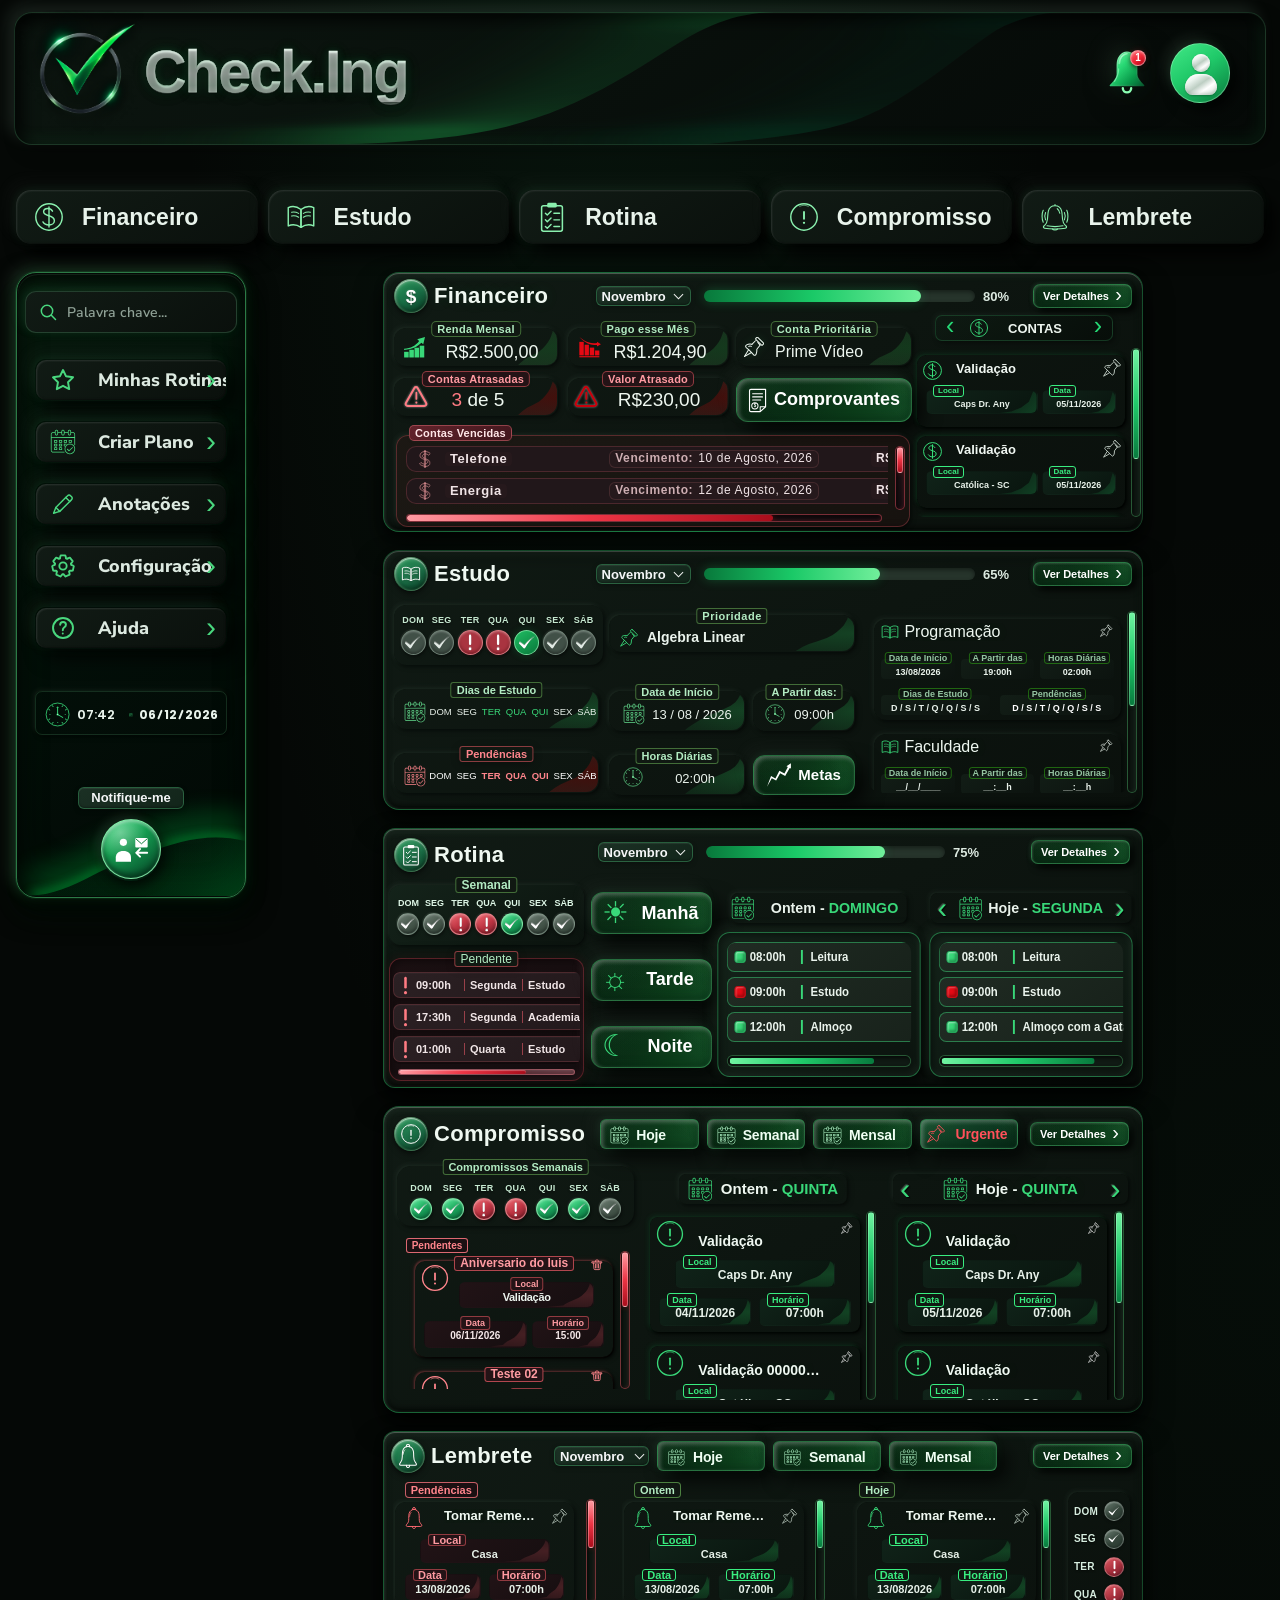
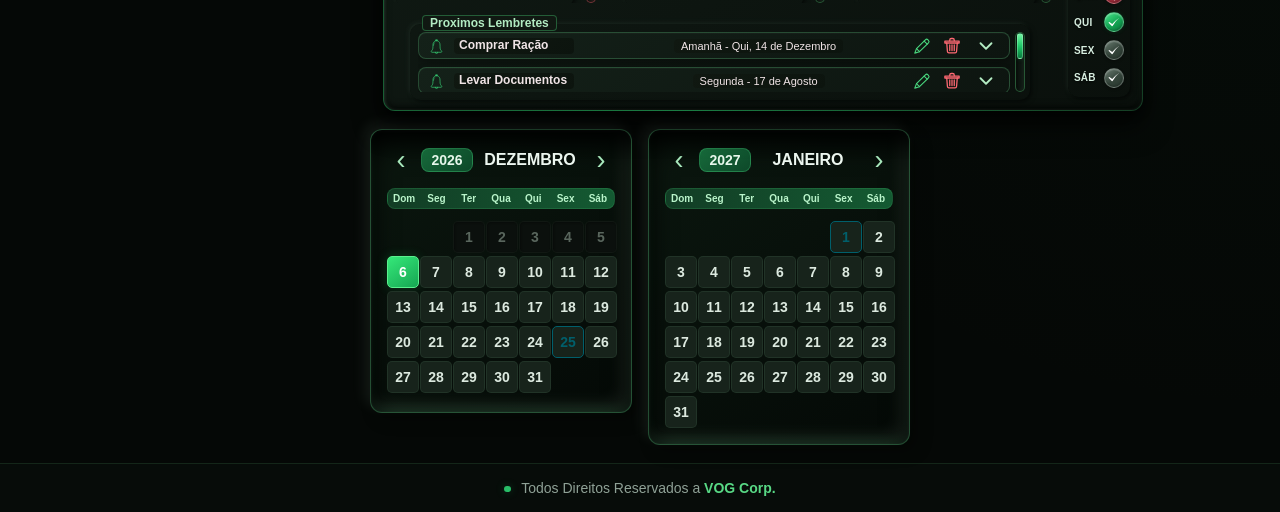
==== commit 70e328b3: "Correções do novo container Correções do novo contêiner adicionado no painel financeiro. E correção " ====
--- a/index.html
+++ b/index.html
@@ -1919,11 +1919,6 @@
               <strong>05/11/2026</strong>
             </div>
 
-            <div class="compromisso-evento-dado">
-              <span>Horário</span>
-              <strong>07:00h</strong>
-            </div>
-
           </div>
 
           <div class="compromisso-evento-anotacoes">
@@ -2034,11 +2029,6 @@
             <div class="compromisso-evento-dado">
               <span>Data</span>
               <strong>05/11/2026</strong>
-            </div>
-
-            <div class="compromisso-evento-dado">
-              <span>Horário</span>
-              <strong>19:00</strong>
             </div>
 
           </div>
@@ -2148,10 +2138,6 @@
               <strong>15/11/2026</strong>
             </div>
 
-            <div class="compromisso-evento-dado">
-              <span>Horário</span>
-              <strong>18:45</strong>
-            </div>
           </div>
 
           <div class="compromisso-evento-anotacoes">
--- a/tema-dark.css
+++ b/tema-dark.css
@@ -329,7 +329,7 @@
 
 /* ID: DARK-032 | REF: PANEL.CALENDAR | SELETOR: .calendario-dia.hoje */
 .calendario-dia.hoje {
-  background: linear-gradient(145deg, #1bb65d, #08783a);
+  background: linear-gradient(145deg, #35e879, #16a653);
   border: 1px solid #5af08d;
   box-shadow: 0 0 12px rgba(34, 211, 104, .2);
   color: #ffffff;
@@ -3073,7 +3073,7 @@
 #painel-compromisso #lista-compromissos-pendentes
 .compromisso-evento-cabecalho > .compromisso-fixar {
   position: absolute;
-  top: -9px;
+  top: -11px;
   right: -9px;
 }
 
@@ -4231,7 +4231,7 @@
     /* APROXIMAÇÃO DAS BORDAS */
     position: relative;
     right: -7px;
-    top: -7px;
+    top: -11px;
 
     padding: 0;
     background: transparent;
@@ -4243,11 +4243,14 @@
     color: #ffffff;
 }
 
+/* REDUÇÃO DOS ALFINETES — TRÊS LISTAS */
+
+#painel-compromisso #lista-compromissos-pendentes .compromisso-fixar svg,
 #painel-compromisso #lista-compromissos-ontem .compromisso-fixar svg,
 #painel-compromisso #lista-compromissos-hoje .compromisso-fixar svg {
     display: block;
-    width: 18px;
-    height: 18px;
+    width: 12px;
+    height: 12px;
     background: none;
 }
 
@@ -7521,7 +7524,7 @@
 .area-inferior-painel .horario-painel,
 .area-inferior-painel .data-painel {
     color: #e3eee6;
-    transform: translateY(7px);
+    transform: translateY(1.5px);
 }
 
 .horario-valor,
@@ -7736,8 +7739,8 @@
   border: 0;
   border-radius: 10px;
   background: transparent;
-  scrollbar-width: thin;
-  scrollbar-color: #20c969 #101a14;
+  /* A barra nativa permanece oculta por [data-scrollbar-vertical].
+     A rolagem visual é fornecida pelo elemento irmão #barra-vertical-financeiro-hoje. */
 }
 
 .card-financeiro > .financeiro-agenda-hoje-wrap #lista-financeiro-hoje::-webkit-scrollbar {
@@ -7809,6 +7812,7 @@
   font-weight: 800;
   line-height: 1.1;
   white-space: nowrap;
+  transform: translateY(-4px);
 }
 
 .card-financeiro > .financeiro-agenda-hoje-wrap .compromisso-fixar {
@@ -7820,6 +7824,7 @@
   height: 21px;
   margin-left: auto;
   color: #cbd8cf;
+  transform: translate(6px, -6px);
 }
 
 .card-financeiro > .financeiro-agenda-hoje-wrap .compromisso-fixar svg {
@@ -7830,7 +7835,7 @@
 
 .card-financeiro > .financeiro-agenda-hoje-wrap .compromisso-evento-dados {
   display: grid;
-  grid-template-columns: minmax(0, 1fr) minmax(0, 1.2fr) minmax(0, .85fr);
+  grid-template-columns: 6fr 4fr;
   min-width: 0;
   gap: 4px;
 }
@@ -8043,8 +8048,8 @@
    Feriados: apenas borda e número em ciano escuro.
    O fundo continua sendo controlado pelos estados normal, hoje e passado. */
 .calendario-dia.feriado-nacional {
-    border-color: #007f91;
-    color: #007f91;
-}
-}
-
+    border-color: #005f6b;
+    color: #005f6b;
+}
+}
+
--- a/mobile.css
+++ b/mobile.css
@@ -623,15 +623,4 @@
         padding: 4px 19px 4px 8px;
     }
 
-}
-
-/* O estado HTML hidden prevalece sobre regras visuais por estar no fim da camada responsiva. */
-
-[hidden]{
-display: none;
-
-}
-
-}
-
-
+}
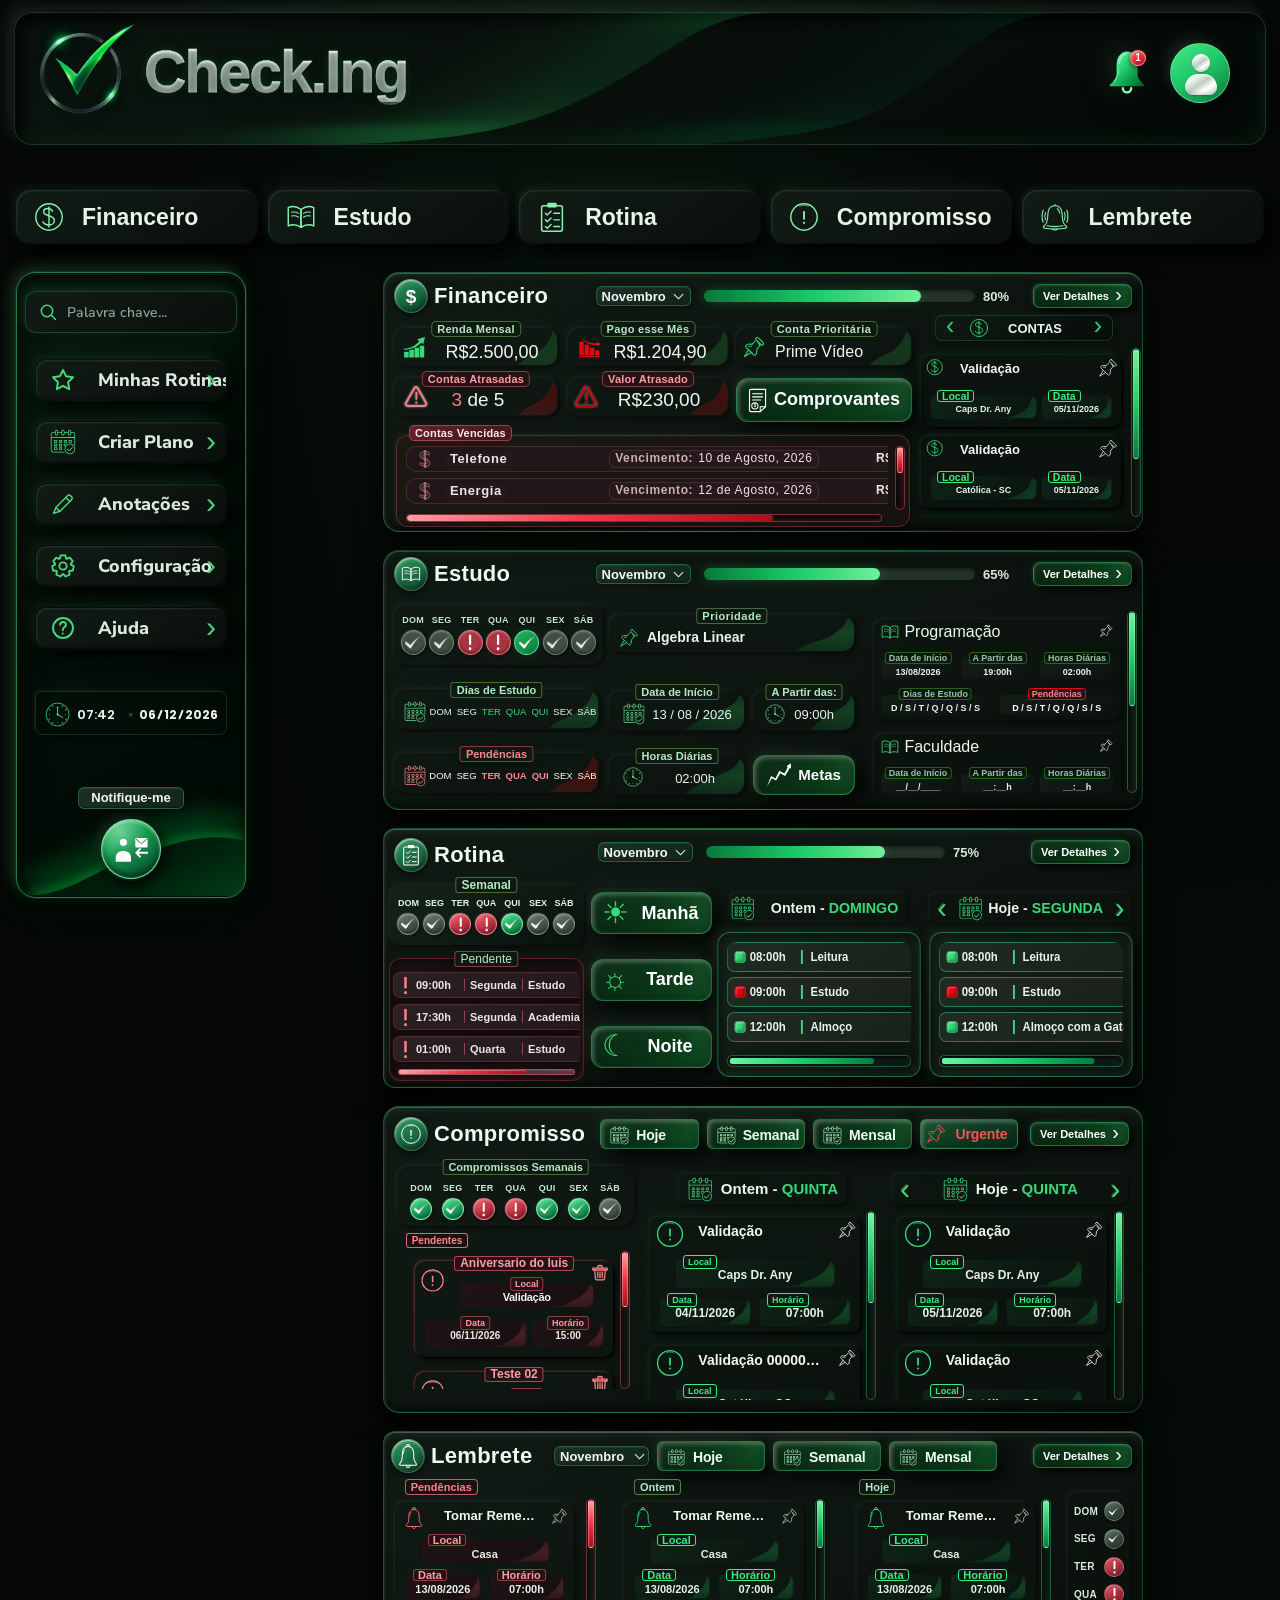
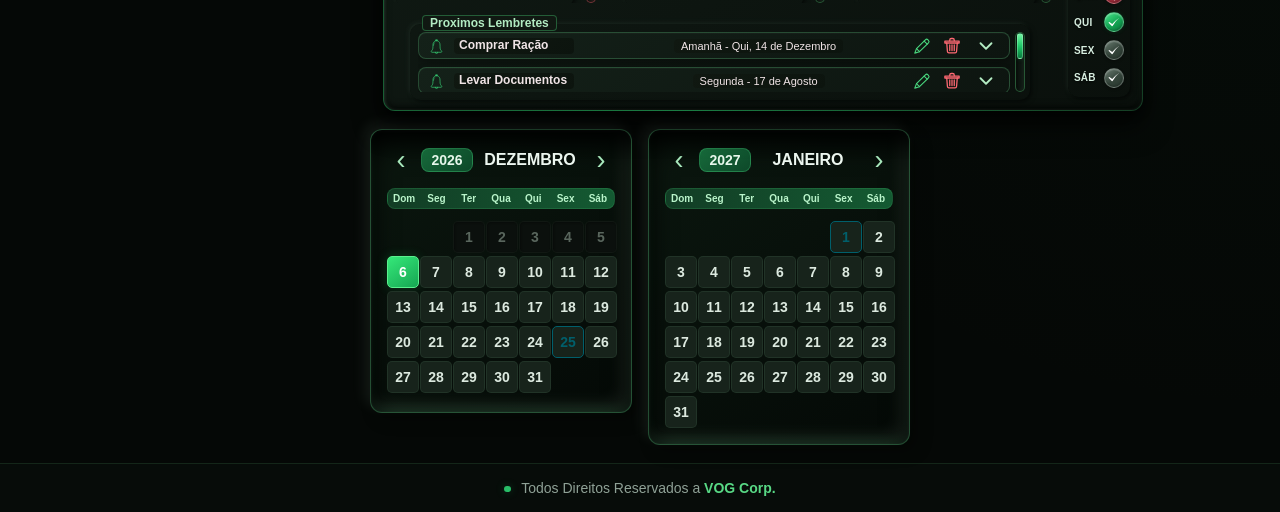
==== commit 17e7e93a: "Corrigindo o bug do botão menu Havia um bug que nao estava fechando mais  tambem um efeito de flach." ====
--- a/index.html
+++ b/index.html
@@ -717,7 +717,7 @@
       
       <!-- Painel esquerdo com os botões de navegação. -->
       <!-- ID: HTML-009 | REF: APP.SIDEBAR | PAINEL LATERAL -->
-      <aside id="painel-esquerdo" class="painel-esquerdo" aria-label="Painel lateral">
+     <aside id="painel-esquerdo" class="painel-esquerdo" aria-label="Painel lateral" hidden>
         <!-- ID: HTML-010 | REF: APP.SIDEBAR.NAVIGATION | MENU LATERAL -->
         <nav class="menu-lateral" aria-label="Menu lateral">
 
--- a/tema-dark.css
+++ b/tema-dark.css
@@ -679,6 +679,7 @@
 
 /* ID: DARK-051 | REF: PANEL.FINANCIAL.PRIORITY | SELETOR: .financeiro-alfinete-icone */
 .financeiro-alfinete-icone {
+  color: #39d879;
   filter: drop-shadow(0 0 4px rgba(57, 222, 117, .22));
 }
 
@@ -938,13 +939,6 @@
   color: #ff858c;
 }
 
-/* ID: DARK-074 | REF: PANEL.STUDY | SELETOR: .estudo-campo-pendencias */
-.estudo-campo-pendencias {
-  background:
-    linear-gradient(145deg, #211316, #160e10) padding-box,
-    linear-gradient(110deg, #74303a, #b84a54, #74303a) border-box;
-}
-
 /* ID: DARK-075 | REF: PANEL.STUDY | SELETOR: .estudo-prioridade-concluida */
 .estudo-prioridade-concluida {
   background: linear-gradient(145deg, #20bc62, #08783b);
@@ -979,6 +973,7 @@
 .estudo-atividade-card {
   background: transparent;
   border: 1px solid transparent;
+  transition: background 220ms ease, box-shadow 220ms ease;
 
   box-shadow:
     -2px -2px 5px rgba(220, 255, 232, 0.055),
@@ -987,6 +982,15 @@
      1px  1px 2px rgba(0, 0, 0, 0.22);
 }
 
+/* HOVER — MESMO EFEITO VISUAL DO CONTAINER CONTAS */
+
+.card-estudo .estudo-lista-atividades > .estudo-atividade-card:hover {
+    background: linear-gradient(145deg, #18291e, #101a14);
+    box-shadow:
+        inset 1px 1px 3px rgba(190, 255, 205, .045),
+        0 2px 5px rgba(0, 0, 0, .24);
+}
+
 /* ID: DARK-078 | REF: PANEL.STUDY.ACTIVITY.CONTAINER
    FUNDO GRAFITE-VERDE — ÁREA DE ATIVIDADES */
 
@@ -1036,6 +1040,17 @@
     /* Relevo interno 3D preservado */
     inset 2px 2px 4px rgba(255,255,255,.28),
     inset -3px -4px 7px rgba(0,35,15,.35);
+}
+
+/* HOVER — MESMO BRILHO E RELEVO DO BOTÃO METAS */
+.card-financeiro .botao-comprovantes:hover {
+  filter: brightness(1.07);
+
+  box-shadow:
+    inset 2px 2px 4px rgba(255,255,255,.32),
+    inset -3px -4px 7px rgba(0,35,15,.30),
+    5px 8px 14px rgba(0,75,35,.30),
+    0 0 12px rgba(43,219,103,.28);
 }
 
 /* Rodapé */
@@ -3073,7 +3088,7 @@
 #painel-compromisso #lista-compromissos-pendentes
 .compromisso-evento-cabecalho > .compromisso-fixar {
   position: absolute;
-  top: -11px;
+  top: -6px;
   right: -9px;
 }
 
@@ -3657,6 +3672,12 @@
 }
 
 #painel-compromisso #lista-compromissos-pendentes
+.compromisso-lixeira-icone svg {
+    width: 18px;
+    height: 18px;
+}
+
+#painel-compromisso #lista-compromissos-pendentes
 .compromisso-documento,
 #painel-compromisso #lista-compromissos-pendentes
 .compromisso-lixeira-icone {
@@ -4146,7 +4167,9 @@
   box-shadow: none;
   filter: none;
 
-  transform: translate(-5px, -8px);
+  transform-box: border-box;
+  transform-origin: left bottom;
+  transform: translate(-5px, -8px) scale(.85);
 }
 
 /* ÍCONES DAS TRÊS LISTAS
@@ -4245,13 +4268,26 @@
 
 /* REDUÇÃO DOS ALFINETES — TRÊS LISTAS */
 
-#painel-compromisso #lista-compromissos-pendentes .compromisso-fixar svg,
+#painel-compromisso #lista-compromissos-pendentes
+.compromisso-fixar:not(.compromisso-lixeira-icone) svg,
 #painel-compromisso #lista-compromissos-ontem .compromisso-fixar svg,
 #painel-compromisso #lista-compromissos-hoje .compromisso-fixar svg {
     display: block;
-    width: 12px;
-    height: 12px;
+    width: 15px;
+    height: 15px;
     background: none;
+}
+
+/* AUMENTO DOS ALFINETES — ONTEM E HOJE */
+
+#painel-compromisso #lista-compromissos-ontem
+.compromisso-fixar svg,
+
+#painel-compromisso #lista-compromissos-hoje
+.compromisso-fixar svg {
+    transform-box: border-box;
+    transform-origin: left top;
+    transform: scale(1.15);
 }
 
 /* ID: DARK-229 | REF: PANEL.COMMITMENT.PIN.BACKGROUND.REMOVE
@@ -6203,13 +6239,14 @@
   text-shadow: none;
 }
 
-/* PENDÊNCIAS — MESMA SUAVIDADE, PRESERVANDO O VERMELHO */
+/* PENDÊNCIAS — RÓTULOS VERMELHOS DOS CARDS DE ESTUDO */
+
 .card-estudo .estudo-lista-atividades
-.estudo-atividade-card .estudo-atividade-pendencias > span {
-
-  color: rgba(255, 155, 162, .82);
-
-  border-color: rgba(229, 9, 20, .45);
+.estudo-atividade-card .estudo-atividade-dados
+.estudo-atividade-dado.estudo-atividade-pendencias > span {
+    color: #ff858c;
+    border-color: #e50914;
+    background: #241316;
 }
 
 /* ESTUDO — LIBERAR A SOMBRA EXTERNA ESQUERDA DOS CARTÕES */
@@ -6520,7 +6557,7 @@
 > .compromisso-pendencia-item {
 
   background: transparent;
-
+  transition: background 220ms ease, box-shadow 220ms ease;
   border: 1px solid transparent;
 
   box-shadow:
@@ -6530,6 +6567,17 @@
      1px  1px 2px rgba(0, 0, 0, 0.70);
 }
 
+/* HOVER — CARDS PENDENTES */
+
+#painel-compromisso #lista-compromissos-pendentes
+> .compromisso-pendencia-item:hover {
+    background: linear-gradient(145deg, #352529, #281b1f);
+
+    box-shadow:
+        inset 1px 1px 3px rgba(255, 190, 195, .045),
+        0 2px 5px rgba(0, 0, 0, .24);
+}
+
 /* ID: DARK-247 | TÍTULO PENDENTES — POSIÇÃO E BORDA */
 
 #painel-compromisso .compromisso-pendencias
@@ -6577,7 +6625,7 @@
 #painel-compromisso #lista-compromissos-hoje
 .compromisso-evento-cabecalho .compromisso-evento-titulo {
   position: relative;
-  top: 3px;
+  top: -7px;
 }
 
 /* ID: DARK-249 | TIPOGRAFIA DOS CABEÇALHOS — PADRÃO ROTINA */
@@ -6792,7 +6840,7 @@
 /* ETIQUETA PENDENTES: SOBE 3px */
 #painel-compromisso .compromisso-pendencias
 > .compromisso-pendencias-rotulo {
-    top: 1px;
+    top: -4px;
 }
 
 /* LARGURA REAL DO CAMPO LOCAL — PENDENTES */
@@ -6964,6 +7012,22 @@
          1px  1px 2px rgba(0, 0, 0, 0.22);
 }
 
+/* HOVER — CARDS ONTEM E HOJE */
+
+#painel-lembrete .lembrete-resumo-ontem .lembrete-tarefa,
+#painel-lembrete .lembrete-resumo-hoje .lembrete-tarefa {
+    transition: background 220ms ease, box-shadow 220ms ease;
+}
+
+#painel-lembrete .lembrete-resumo-ontem .lembrete-tarefa:hover,
+#painel-lembrete .lembrete-resumo-hoje .lembrete-tarefa:hover {
+    background: linear-gradient(145deg, #18291e, #101a14);
+
+    box-shadow:
+        inset 1px 1px 3px rgba(190, 255, 205, .045),
+        0 2px 5px rgba(0, 0, 0, .24);
+}
+
 /* LEMBRETE — DESLOCAMENTO INTERNO DE PENDÊNCIAS */
 
 #painel-lembrete .lembrete-resumo-pendencias .lembrete-tarefa {
@@ -6973,6 +7037,20 @@
 #painel-lembrete .lembrete-resumo-pendencias .lembrete-tarefa,
 #painel-lembrete .lembrete-resumo-ontem .lembrete-tarefa {
     transform: translateX(-7px);
+}
+
+/* HOVER — CARDS PENDÊNCIAS DO LEMBRETE */
+
+#painel-lembrete .lembrete-resumo-pendencias .lembrete-tarefa {
+    transition: background 220ms ease, box-shadow 220ms ease;
+}
+
+#painel-lembrete .lembrete-resumo-pendencias .lembrete-tarefa:hover {
+    background: linear-gradient(145deg, #352529, #281b1f);
+
+    box-shadow:
+        inset 1px 1px 3px rgba(255, 190, 195, .045),
+        0 2px 5px rgba(0, 0, 0, .24);
 }
 
 /* POSICIONAMENTO INDIVIDUAL DOS CARDS DE RESUMO */
@@ -7001,7 +7079,7 @@
 #painel-lembrete #card-lembrete-pendencias > h3 {
     border: 1px solid rgba(255, 120, 130, .75);
     border-radius: 4px;
-    transform: translate(-90px, 4px);
+    transform: translate(-90px, 1px);
 }
 
 /* ONTEM E HOJE — BORDAS VERDES */
@@ -7015,14 +7093,14 @@
 #painel-lembrete #card-lembrete-pendencias > h3 {
     border: 1px solid rgba(255, 120, 130, .75);
     border-radius: 4px;
-    transform: translate(-90px, 4px);
+    transform: translate(-90px, 1px);
 }
 
 /* ONTEM — BORDA VERDE E DESLOCAMENTO */
 #painel-lembrete #card-lembrete-ontem > h3 {
     border: 1px solid rgba(126, 214, 103, .55);
     border-radius: 4px;
-    transform: translate(-90px, 4px);
+    transform: translate(-90px, 0px);
 }
 
 /* HOJE — BORDA VERDE */
@@ -7035,21 +7113,21 @@
 #painel-lembrete #card-lembrete-pendencias > h3 {
     border: 1px solid rgba(255, 120, 130, .75);
     border-radius: 4px;
-    transform: translate(-90px, 3px);
+    transform: translate(-90px, 0px);
 }
 
 /* ONTEM — BORDA VERDE E DESLOCAMENTO */
 #painel-lembrete #card-lembrete-ontem > h3 {
     border: 1px solid rgba(126, 214, 103, .55);
     border-radius: 4px;
-    transform: translate(-90px, 3px);
+    transform: translate(-90px, 0px);
 }
 
 /* HOJE — BORDA VERDE E DESLOCAMENTO */
 #painel-lembrete #card-lembrete-hoje > h3 {
     border: 1px solid rgba(126, 214, 103, .55);
     border-radius: 4px;
-    transform: translate(-90px, 3px);
+    transform: translate(-90px, 0px);
 }
 
 /* NOVO COMPONENTE — DIAS DA SEMANA VERTICAL */
@@ -7766,7 +7844,7 @@
   flex: 0 0 auto;
   flex-direction: column;
   min-width: 0;
-  margin: 2px 2px 7px 2px;
+  margin: 2px 6px 7px 6px;
   padding: 6px 8px;
   gap: 5px;
   border: 1px solid transparent;
@@ -7851,6 +7929,7 @@
   background: linear-gradient(145deg, #102319, #09140e);
   box-sizing: border-box;
   isolation: isolate;
+  top: 5px;
 }
 
 .card-financeiro > .financeiro-agenda-hoje-wrap .compromisso-evento-dado::after {
@@ -7878,7 +7957,7 @@
   background: #101812;
   color: #39ed80;
   font-family: "Segoe UI", Arial, sans-serif;
-  font-size: 8px;
+  font-size: 10.5px;
   font-weight: 700;
   line-height: 10px;
   white-space: nowrap;
@@ -8035,7 +8114,9 @@
     width: 23px;
     height: 23px;
     flex: 0 0 23px;
-    transform: translate(-5px, -3px);
+    transform-box: border-box;
+    transform-origin: left bottom;
+    transform: translate(-5px, -8px) scale(.85);
 }
 
 /* ID: DARK-224 | ALTURA DOS 3 CARDS FINANCEIROS */
@@ -8053,3 +8134,5 @@
 }
 }
 
+
+
--- a/mobile.css
+++ b/mobile.css
@@ -623,4 +623,18 @@
         padding: 4px 19px 4px 8px;
     }
 
+}
+
+/* MOB-046 — RESPEITAR O ATRIBUTO HIDDEN */
+[hidden]:not(.ci-scrollbar-vertical) {
+    display: none;
+}
+
+} /* Fecha @layer responsive */
+
+/* MOB-047 — MANTER O PAINEL VISÍVEL NO DESKTOP */
+@media (min-width: 653px) {
+    #painel-esquerdo[hidden] {
+        display: flex;
+    }
 }
